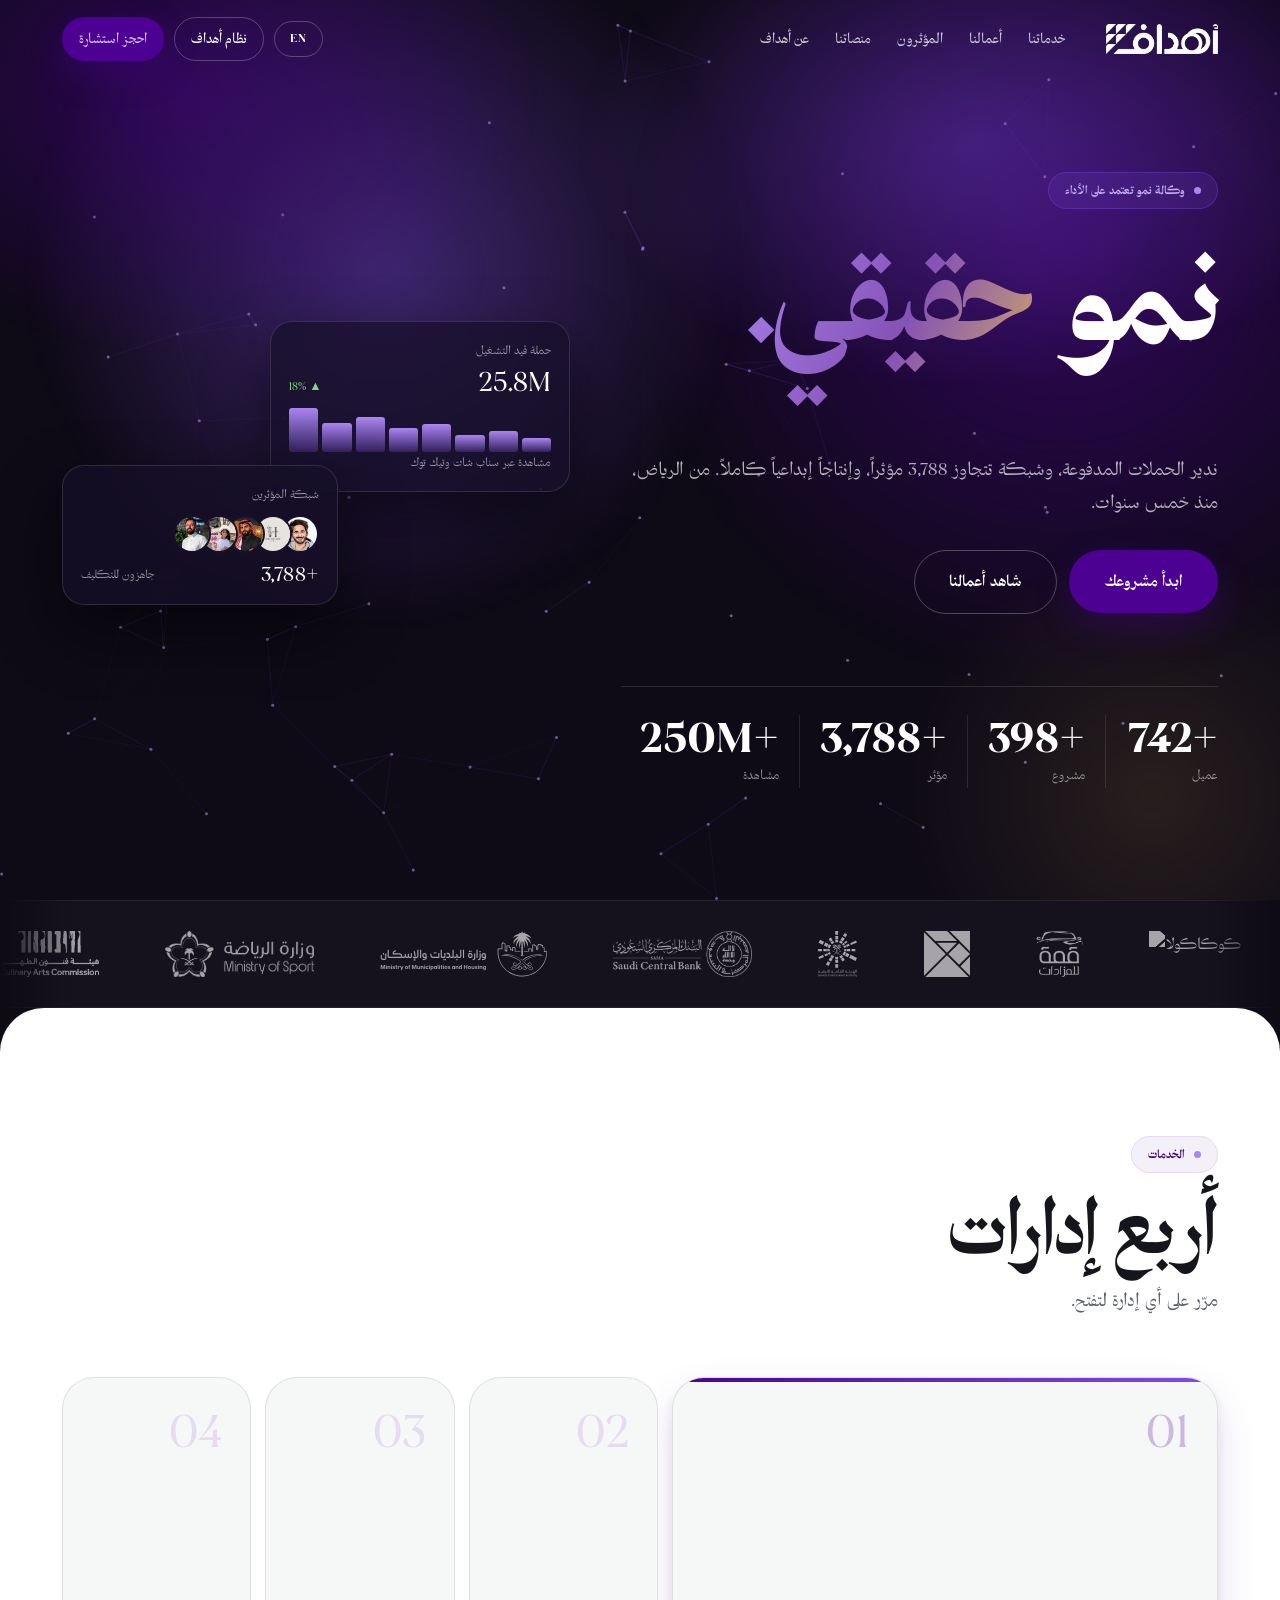
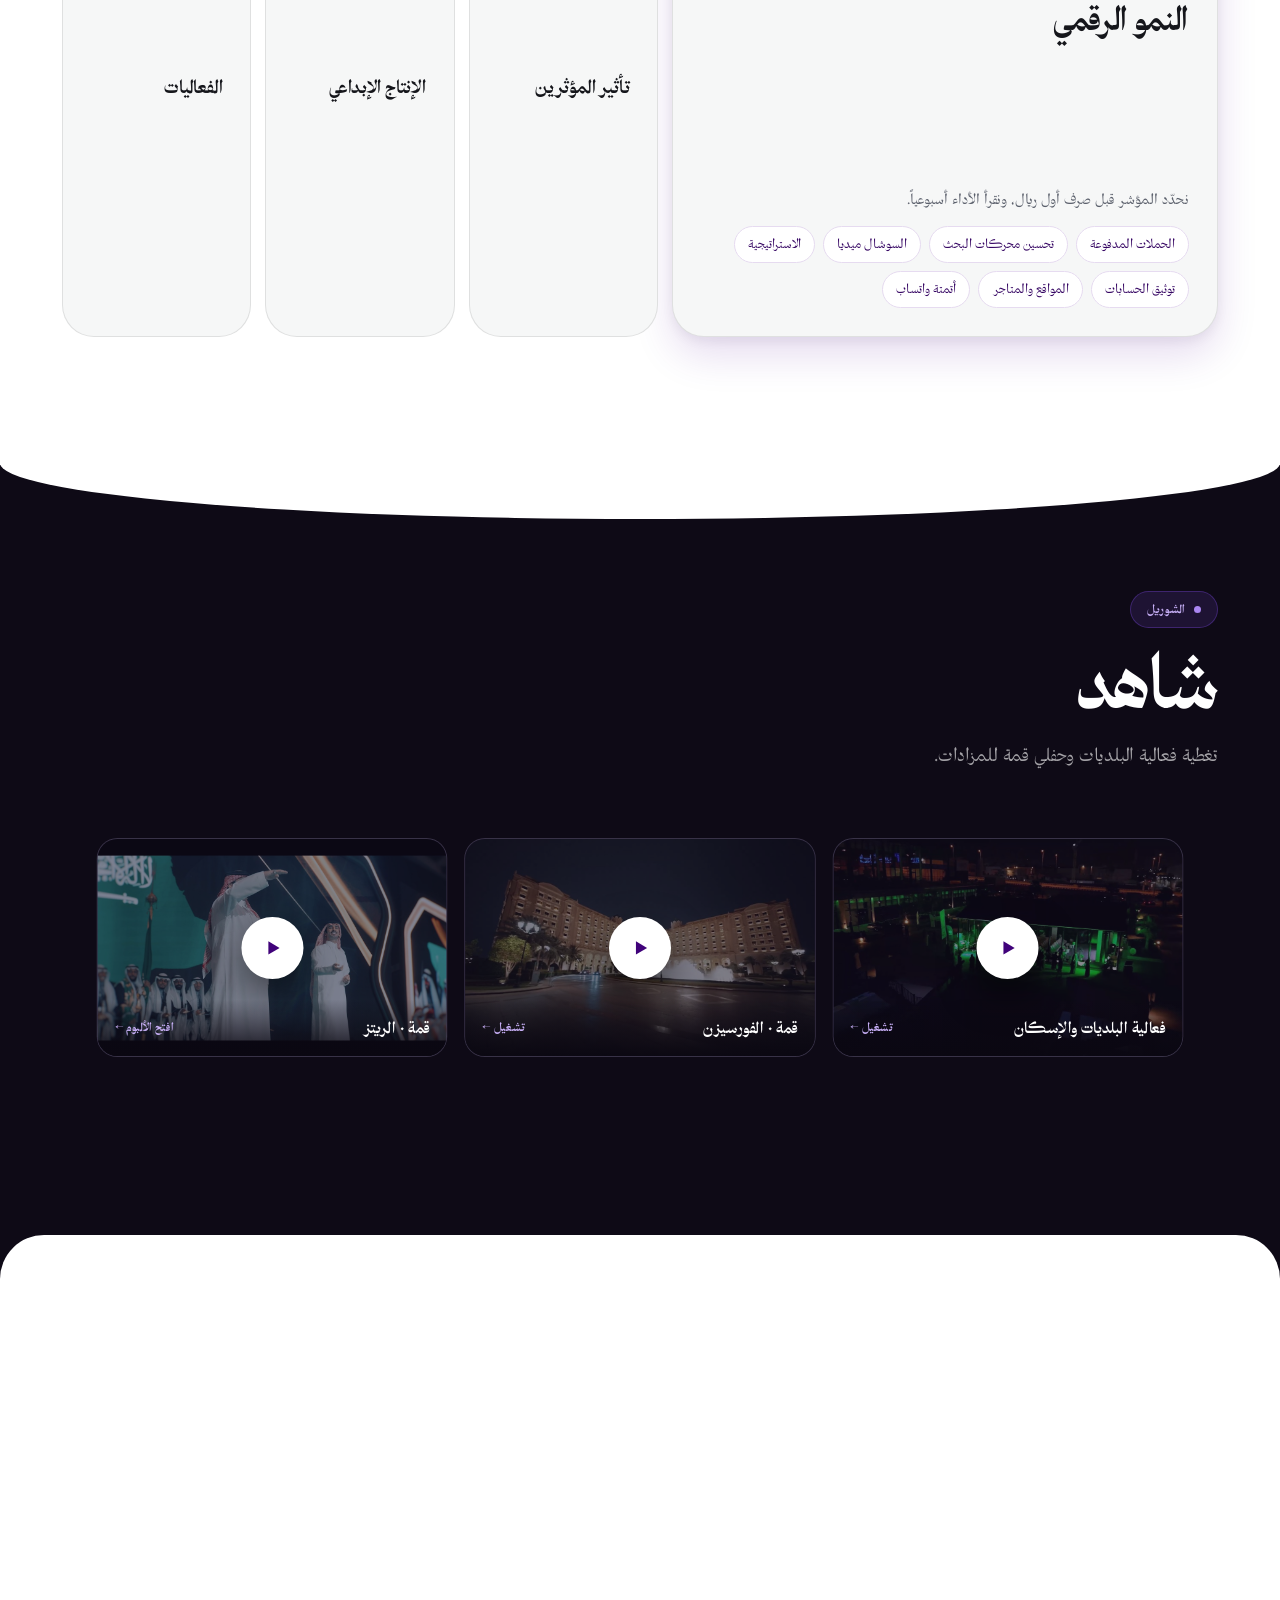
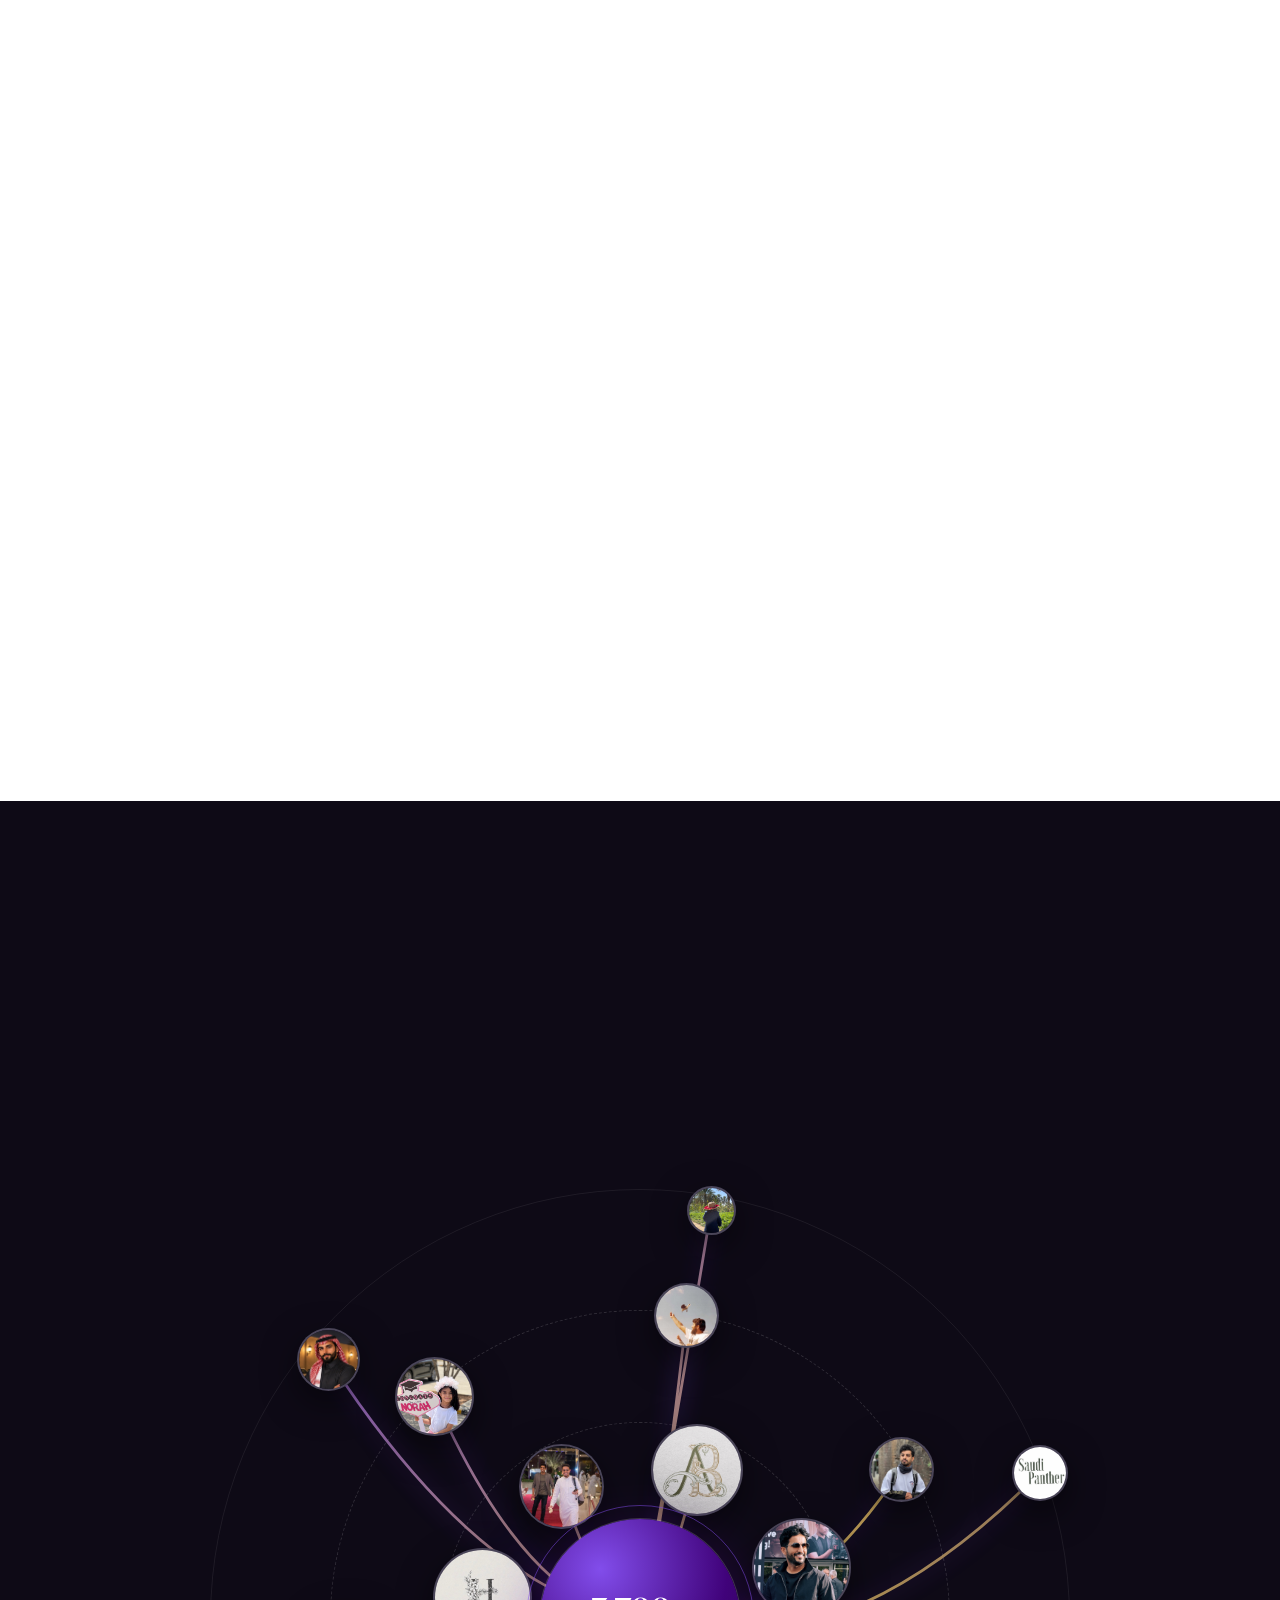
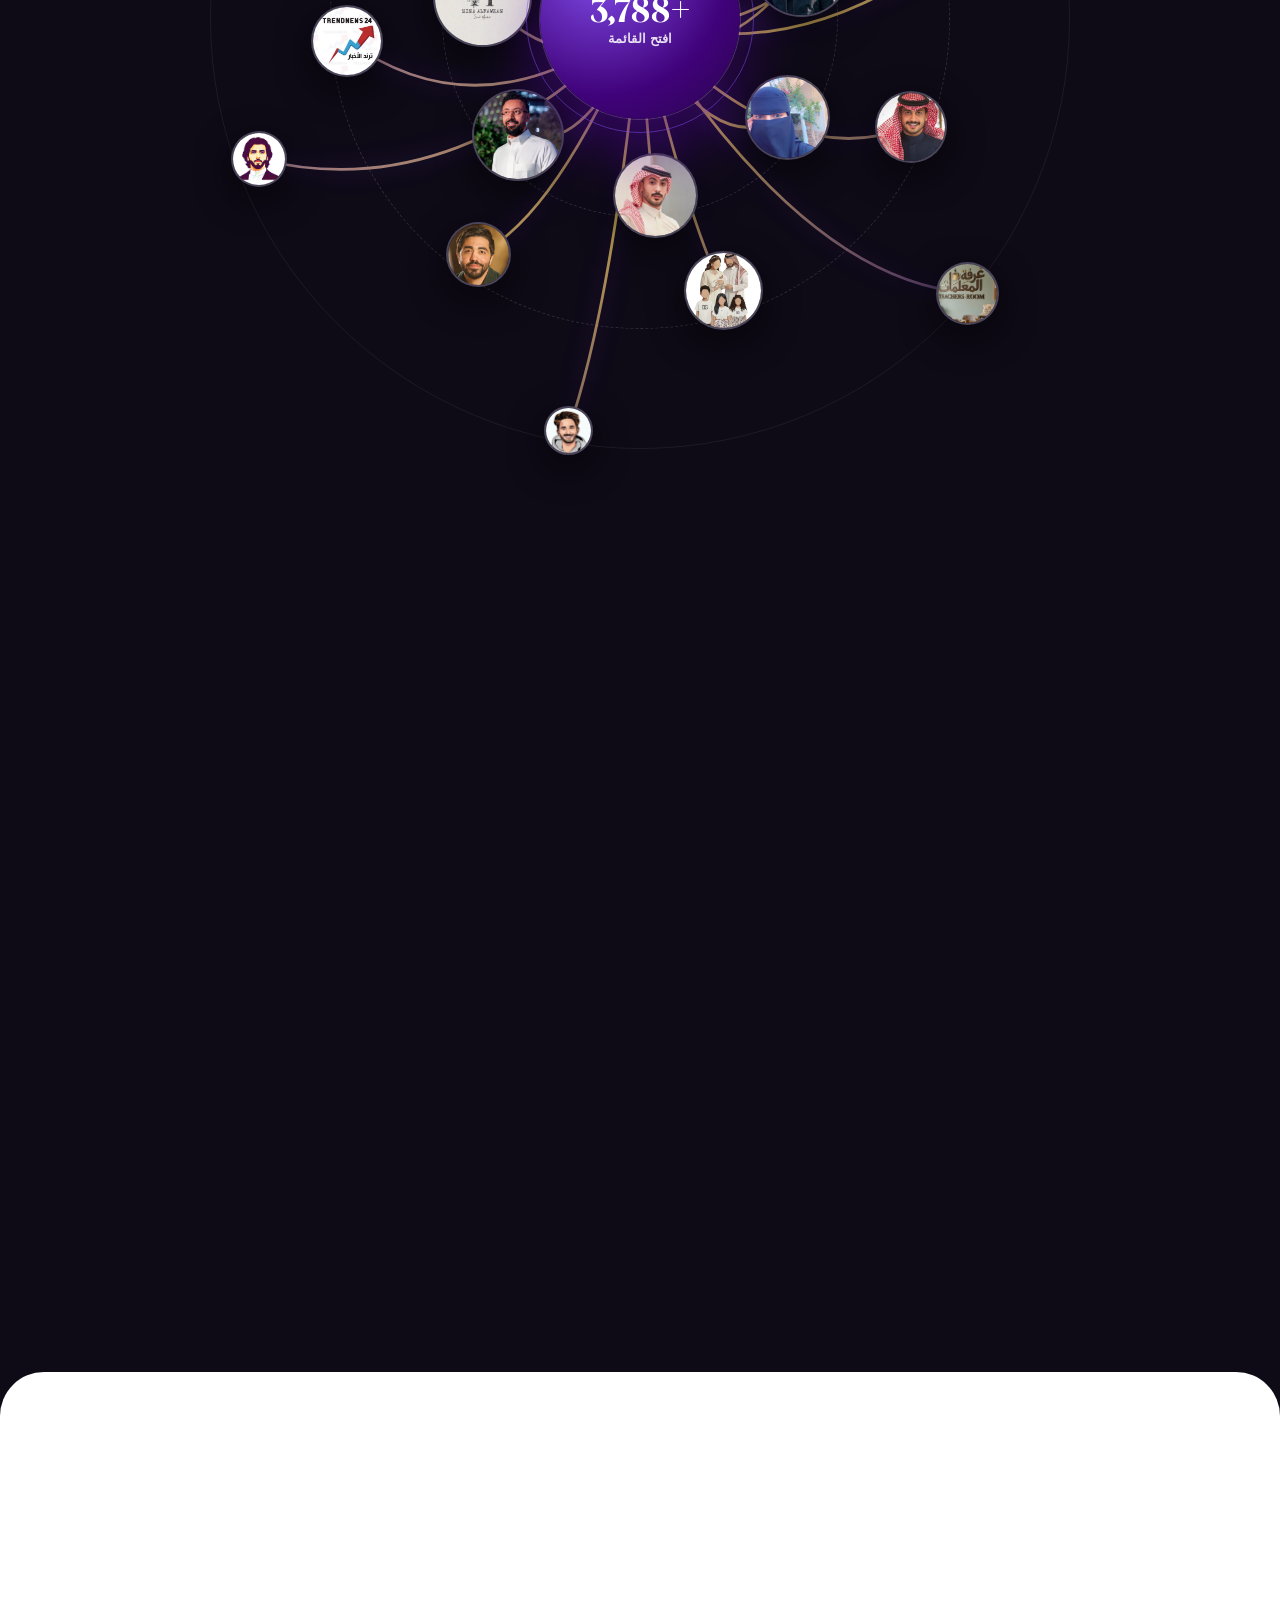
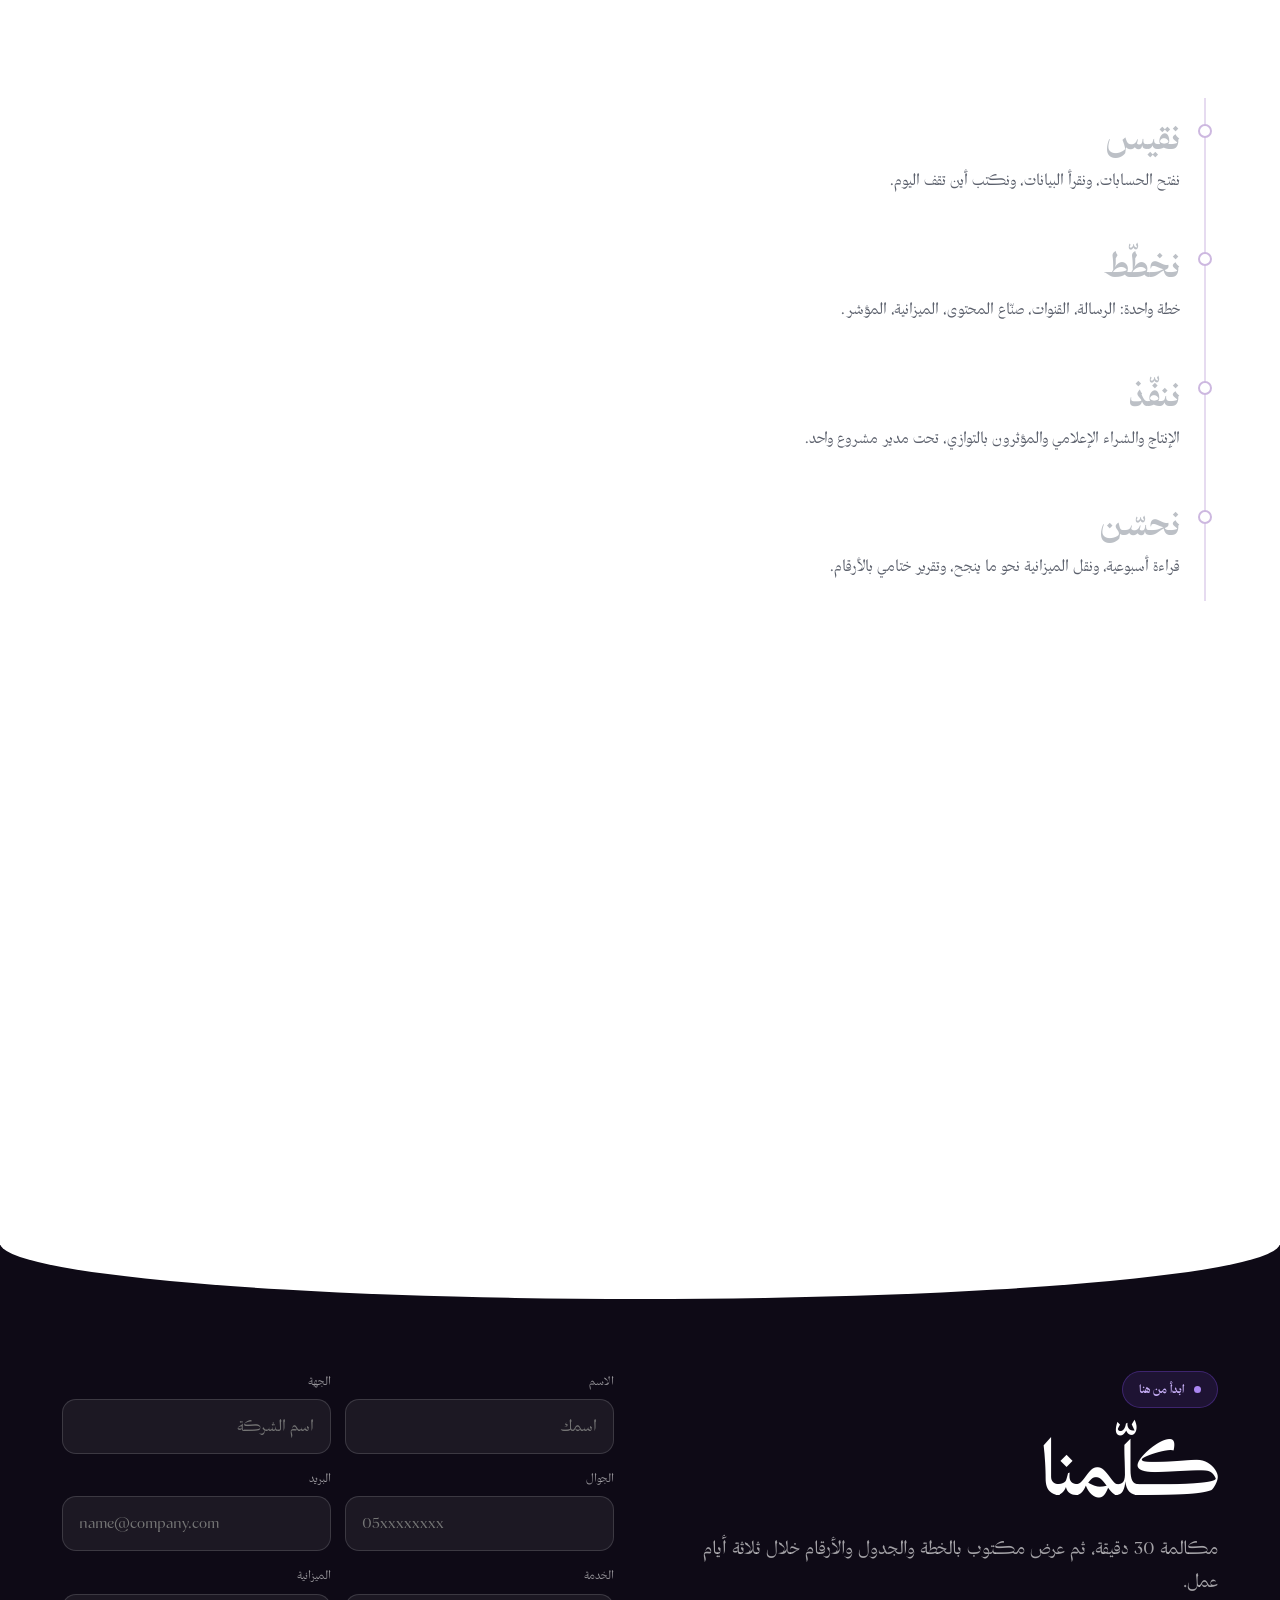
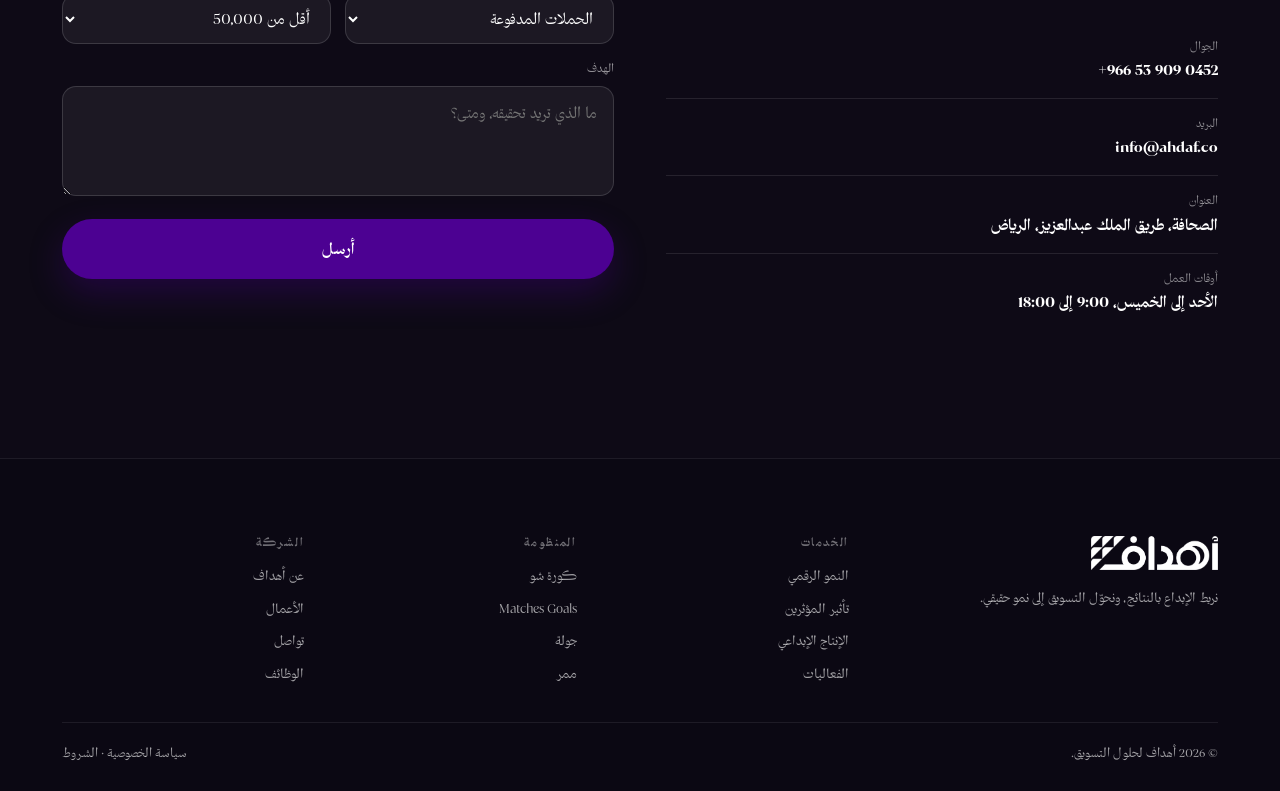
==== site.html @ 64a4f43a "ضبط النسخة الجوالية - محور المؤثرين: إعدادات مدارات مستقلة للجوال (٩ صور بأحجام ٣٤ إلى ٥٠ بكسل،   أق" ====
<!DOCTYPE html>
<html lang="ar" dir="rtl">
<head>
<meta charset="utf-8">
<meta name="viewport" content="width=device-width,initial-scale=1">
<title>أهداف · نمو حقيقي</title>
<link rel="icon" href="assets/ahdaf-logo-sm.png">
<link rel="stylesheet" href="assets/tokens.css">
<style>
/* ================================================================
   أهداف · تصوّر تفاعلي
   كل قسم له حركة خاصة به: خطوط، مدارات، رسم بالتمرير، معاينة تتبع المؤشر
   ================================================================ */
html{overflow-x:hidden}
body{background:var(--dark);color:#fff;overflow-x:hidden}
::selection{background:var(--s-500);color:#fff}
section{position:relative}
.sec{padding:clamp(72px,10vw,140px) 0}
@media(max-width:700px){.sec{padding:56px 0}
  .sec-head{margin-bottom:26px}
  .pcard{width:80vw}}
.light{background:var(--paper);color:var(--ink)}
.light .label{color:var(--n-500)}

/* شريط تقدّم التمرير */
#bar{position:fixed;inset-block-start:0;inset-inline-start:0;height:3px;width:0;z-index:99;
  background:linear-gradient(90deg,var(--p-500),var(--s-400),var(--g-500))}

.eyebrow{display:inline-flex;align-items:center;gap:9px;padding:7px 16px;border-radius:var(--r-full);
  background:rgba(130,77,235,.14);border:1px solid rgba(130,77,235,.32);color:#C7AFF6;
  font-size:.78rem;font-weight:600}
.light .eyebrow{background:var(--p-50);border-color:var(--p-100);color:var(--p-600)}
.eyebrow i{width:7px;height:7px;border-radius:50%;background:var(--s-400);display:block;
  animation:pulse 2.4s ease-in-out infinite}
@keyframes pulse{0%,100%{opacity:1;transform:scale(1)}50%{opacity:.35;transform:scale(.7)}}

.sec-head{max-width:760px;margin-bottom:clamp(34px,5vw,60px)}
.sec-head h2{font-size:clamp(2.6rem,6vw,5rem);margin:18px 0 16px;letter-spacing:-.03em;line-height:1}
.sec-head p{color:rgba(255,255,255,.62);font-size:var(--fs-lead)}
.light .sec-head p{color:var(--ink-2)}
.grad-text{background:linear-gradient(115deg,var(--s-400),var(--p-400) 55%,var(--g-500));
  -webkit-background-clip:text;background-clip:text;color:transparent}

/* كشف بالتمرير */
.rv{opacity:0;transform:translateY(26px);transition:opacity .8s var(--ease),transform .8s var(--ease)}
.rv.in{opacity:1;transform:none}
.rv.d1{transition-delay:.08s}.rv.d2{transition-delay:.16s}.rv.d3{transition-delay:.24s}

/* ================= الهيدر ================= */
header{position:fixed;top:0;inset-inline:0;z-index:60;transition:background .4s,backdrop-filter .4s,
  border-color .4s;border-bottom:1px solid transparent}
header.solid{background:rgba(14,10,22,.82);backdrop-filter:blur(16px);border-color:rgba(255,255,255,.08)}
.nav{display:flex;align-items:center;gap:22px;height:78px}
.nav .logo img{height:30px;width:auto}
.nav ul{display:flex;gap:26px;list-style:none;margin:0 18px 0 0;padding:0}
.nav a{color:rgba(255,255,255,.76);font-size:.9rem;font-weight:500;position:relative}
.nav a::after{content:'';position:absolute;inset-block-end:-6px;inset-inline-start:0;width:0;height:1.5px;
  background:var(--s-400);transition:width .3s var(--ease)}
.nav a:hover{color:#fff}.nav a:hover::after{width:100%}
.nav .spacer{flex:1}
.nav-actions{display:flex;align-items:center;gap:10px}
.lang{background:transparent;border:1px solid rgba(255,255,255,.24);color:#fff;border-radius:var(--r-full);
  padding:8px 15px;font-size:.78rem;font-weight:700;cursor:pointer;font-family:var(--font-label);letter-spacing:.06em}
.lang:hover{background:rgba(255,255,255,.1)}
.burger{display:none;background:none;border:0;color:#fff;cursor:pointer}
@media(max-width:1040px){.nav ul{display:none}.burger{display:block}.nav-actions .btn-outlined{display:none}}
@media(max-width:560px){.nav-actions .btn-primary{display:none}}
.mobile-menu{display:none;background:rgba(14,10,22,.97);border-top:1px solid rgba(255,255,255,.08);padding:12px 0 22px}
.mobile-menu.open{display:block}
.mobile-menu a{display:block;color:rgba(255,255,255,.85);padding:12px 0;font-size:1.05rem;
  border-bottom:1px solid rgba(255,255,255,.06)}

/* ================= البطل ================= */
.hero{min-height:100svh;display:flex;align-items:center;padding:120px 0 60px;overflow:hidden}
#net{position:absolute;inset:0;width:100%;height:100%;z-index:0}
.hero::before{content:'';position:absolute;inset:0;z-index:1;pointer-events:none;
  background:radial-gradient(50% 44% at 76% 16%,rgba(130,77,235,.34),transparent 62%),
             radial-gradient(44% 46% at 14% 10%,rgba(76,1,146,.5),transparent 64%)}
.hero .wrap{position:relative;z-index:2;width:100%}
.hero-grid{display:grid;grid-template-columns:1.08fr .92fr;gap:clamp(24px,4vw,56px);align-items:center}
@media(max-width:980px){.hero-grid{grid-template-columns:1fr}}
.hero h1{font-size:clamp(3.4rem,10.5vw,9rem);line-height:1.06;letter-spacing:-.04em;
  margin:18px 0 clamp(34px,4vw,60px)}
.hero h1 span{display:inline-block}
/* الذيل العربي يخرج عن صندوق العنصر، و background-clip:text ما يلوّن خارجه.
   نكبّر الصندوق بالحشو ونلغيه بهامش سالب حتى لا يتغيّر التخطيط. */
.hero h1 .grad-text{padding:.06em .10em .34em;margin:-.06em -.10em -.10em}
.word{display:inline-block;vertical-align:top}
.word>b{display:inline-block;font-weight:700;opacity:0;transform:translateY(.35em);
  animation:rise .9s var(--ease) forwards}
.word:nth-child(2)>b{animation-delay:.12s}
@keyframes rise{to{opacity:1;transform:none}}
.hero p.lead{font-size:var(--fs-lead);color:rgba(255,255,255,.68);max-width:52ch}
.hero-cta{display:flex;gap:12px;flex-wrap:wrap;margin-top:32px}
.hero-cta .btn-outlined{color:#fff;border-color:rgba(255,255,255,.26)}
.hero-cta .btn-outlined:hover{background:rgba(255,255,255,.08)}
.mag{position:relative;will-change:transform}

.stats{display:grid;grid-template-columns:repeat(4,1fr);margin-top:clamp(44px,6vw,72px);
  border-top:1px solid rgba(255,255,255,.12);padding-top:28px}
.stats>div{padding-inline:20px;border-inline-start:1px solid rgba(255,255,255,.1)}
.stats>div:first-child{border:0;padding-inline-start:0}
@media(max-width:680px){.stats{grid-template-columns:repeat(2,1fr);row-gap:22px}
  .stats>div:nth-child(3){border-inline-start:0;padding-inline-start:0}}
.stats b{display:block;font-family:var(--font-display);font-size:clamp(1.8rem,3.6vw,2.9rem);line-height:1}
.stats span{font-size:.82rem;color:rgba(255,255,255,.55)}

.float-stack{position:relative;min-height:330px}
@media(max-width:980px){.float-stack{min-height:300px;margin-top:20px}}
.fcard{position:absolute;background:rgba(23,16,41,.72);border:1px solid rgba(255,255,255,.12);
  border-radius:var(--r-lg);padding:18px;backdrop-filter:blur(14px);box-shadow:0 26px 60px rgba(0,0,0,.5)}
.fcard-1{inset-inline-start:0;top:6px;width:min(300px,86%)}
.fcard-2{inset-inline-end:0;top:150px;width:min(276px,80%)}
.fcard .row{display:flex;align-items:center;gap:10px}
.fcard .k{font-family:var(--font-display);font-size:1.9rem;line-height:1}
.fcard .t{font-size:.78rem;color:rgba(255,255,255,.55)}
.avatars{display:flex}
.avatars img{width:38px;height:38px;border-radius:50%;object-fit:cover;border:2px solid #171029;margin-inline-start:-11px}
.avatars img:first-child{margin:0}
.spark{display:flex;align-items:flex-end;gap:4px;height:44px;margin-top:10px}
.spark i{flex:1;background:linear-gradient(180deg,var(--s-400),rgba(130,77,235,.25));border-radius:3px;
  transform-origin:bottom;animation:grow 1.1s var(--ease) backwards}
@keyframes grow{from{transform:scaleY(0)}}
.scrollhint{position:absolute;inset-block-end:26px;inset-inline-start:50%;transform:translateX(50%);
  z-index:3;font-size:.72rem;color:rgba(255,255,255,.45);display:flex;flex-direction:column;
  align-items:center;gap:8px;font-family:var(--font-label);letter-spacing:.2em}
.scrollhint i{width:1px;height:44px;background:linear-gradient(180deg,rgba(255,255,255,.5),transparent);
  animation:drop 1.9s ease-in-out infinite}
@keyframes drop{0%{transform:scaleY(.2);transform-origin:top}50%{transform:scaleY(1);transform-origin:top}
  51%{transform-origin:bottom}100%{transform:scaleY(.2);transform-origin:bottom}}

/* ================= شريط العملاء ================= */
.marquee{overflow:hidden;background:rgba(255,255,255,.03);border-block:1px solid rgba(255,255,255,.08);
  padding:30px 0;direction:ltr;
  -webkit-mask-image:linear-gradient(90deg,transparent,#000 6%,#000 94%,transparent);
  mask-image:linear-gradient(90deg,transparent,#000 6%,#000 94%,transparent)}
.marquee-track{display:flex;gap:66px;width:max-content;animation:slide 34s linear infinite}
.marquee:hover .marquee-track{animation-play-state:paused}
@keyframes slide{from{transform:translateX(0)}to{transform:translateX(-50%)}}
.marquee img{height:46px;width:auto;object-fit:contain;opacity:.62;
  filter:brightness(0) invert(1);transition:filter .4s var(--ease),opacity .4s,transform .4s var(--ease)}
.marquee img:hover{filter:none;opacity:1;transform:scale(1.12)}

/* ================= الخدمات: ألواح تتمدّد ================= */
.panels{display:flex;gap:14px;height:min(560px,72vh)}
@media(max-width:900px){.panels{flex-direction:column;height:auto}}
.panel{position:relative;flex:1;border-radius:var(--r-xl);overflow:hidden;cursor:pointer;
  border:1px solid var(--line);background:var(--paper-2);
  transition:flex 1s var(--ease),box-shadow .6s var(--ease)}
.panel.open{flex:2.9;box-shadow:var(--sh-3)}
@media(max-width:900px){.panel{flex:none;min-height:96px}.panel.open{flex:none}}
.panel .inner{position:absolute;inset:0;padding:28px;display:flex;flex-direction:column;justify-content:space-between}
.panel .no{font-family:var(--font-display);font-size:clamp(2.6rem,4vw,4.4rem);line-height:1;color:var(--p-100);
  transition:color .6s var(--ease)}
.panel.open .no{color:var(--p-200)}
.panel .grow-wrap{margin-top:auto}
.panel h3{font-size:clamp(1.05rem,1.5vw,1.4rem);margin:10px 0 0;line-height:1.25}
.panel.open h3{font-size:clamp(1.4rem,2.6vw,2.2rem)}
.panel .body{max-height:0;opacity:0;overflow:hidden;transition:max-height .8s var(--ease),opacity .5s}
.panel.open .body{max-height:340px;opacity:1;margin-top:14px}
.panel .body p{color:var(--ink-2);font-size:.95rem;margin-bottom:14px;max-width:46ch}
.panel ul{list-style:none;padding:0;margin:0;display:flex;flex-wrap:wrap;gap:8px}
.panel li{font-size:.83rem;background:#fff;color:var(--p-700);border:1px solid var(--p-100);
  padding:6px 13px;border-radius:var(--r-full)}
.panel::after{content:'';position:absolute;inset-block-start:0;inset-inline-start:0;width:100%;height:4px;
  background:linear-gradient(90deg,var(--p-500),var(--s-500));transform:scaleX(0);transform-origin:right;
  transition:transform .7s var(--ease)}
.panel.open::after{transform:scaleX(1)}

/* ================= الشوريل: شبكة مقاطع ================= */
.reels{display:grid;grid-template-columns:repeat(3,1fr);gap:18px}
@media(max-width:900px){.reels{grid-template-columns:1fr}}
.reel{position:relative;display:block;border-radius:var(--r-lg);overflow:hidden;aspect-ratio:16/10;
  border:1px solid rgba(255,255,255,.14);background:#171029;
  transition:transform .5s var(--ease),box-shadow .5s var(--ease),border-color .4s}
.reel:hover{transform:translateY(-6px);border-color:rgba(130,77,235,.6);
  box-shadow:0 26px 70px rgba(76,1,146,.5)}
.reel img{width:100%;height:100%;object-fit:cover;opacity:.5;transform:scale(1.06);
  transition:transform 1.2s var(--ease),opacity .5s}
.reel:hover img{transform:scale(1);opacity:.68}
.reel .play{position:absolute;inset-block-start:50%;inset-inline-start:50%;transform:translate(50%,-50%);
  width:66px;height:66px;border-radius:50%;background:#fff;color:var(--p-600);display:grid;place-items:center;
  box-shadow:0 16px 40px rgba(0,0,0,.5);transition:transform .45s var(--ease)}
[dir=ltr] .reel .play{transform:translate(-50%,-50%)}
.reel:hover .play{transform:translate(50%,-50%) scale(1.12)}
[dir=ltr] .reel:hover .play{transform:translate(-50%,-50%) scale(1.12)}
.reel .cap{position:absolute;inset-block-end:0;inset-inline:0;padding:16px 18px;display:flex;
  align-items:center;justify-content:space-between;gap:10px;flex-wrap:wrap;
  background:linear-gradient(0deg,rgba(10,7,17,.92),transparent)}
.reel .cap b{font-family:var(--font-display);font-size:1.05rem;font-weight:700}
.reel .cap i{font-style:normal;font-size:.8rem;color:#C7AFF6;font-weight:600}
/* صندوق تشغيل المقطع */
#lb{position:fixed;inset:0;z-index:95;background:rgba(8,5,14,.94);backdrop-filter:blur(14px);
  display:grid;place-items:center;padding:28px;opacity:0;pointer-events:none;
  transition:opacity .4s var(--ease)}
#lb.on{opacity:1;pointer-events:auto}
#lb .box{width:min(1100px,94vw);aspect-ratio:16/9;border-radius:var(--r-lg);overflow:hidden;
  border:1px solid rgba(255,255,255,.16);box-shadow:0 40px 100px rgba(0,0,0,.6);background:#000}
#lb iframe{width:100%;height:100%;border:0}
#lb .x{position:absolute;inset-block-start:22px;inset-inline-end:26px;width:46px;height:46px;
  border-radius:50%;border:1px solid rgba(255,255,255,.24);background:transparent;color:#fff;
  font-size:1.2rem;cursor:pointer}
#lb .x:hover{background:rgba(255,255,255,.12)}
.reel-note{margin-top:18px;color:rgba(255,255,255,.55);font-size:.88rem}

/* ================= الأعمال: قائمة بمعاينة تتبع المؤشر ================= */
.worklist{border-top:1px solid var(--line)}
.workrow{display:flex;align-items:center;gap:20px;padding:clamp(20px,3vw,34px) 0;
  border-bottom:1px solid var(--line);position:relative;cursor:pointer}
.workrow .idx{font-family:var(--font-label);font-size:.72rem;color:var(--n-400);width:34px;flex:none}
.workrow h3{font-size:clamp(1.5rem,4vw,3.1rem);letter-spacing:-.02em;transition:transform .5s var(--ease),color .3s;
  transform-origin:right}
.workrow:hover h3{transform:translateX(-18px);color:var(--p-600)}
[dir=ltr] .workrow h3{transform-origin:left}
[dir=ltr] .workrow:hover h3{transform:translateX(18px)}
.workrow .wdesc{font-size:.86rem;color:var(--n-500);max-width:34ch;display:none}
@media(min-width:1100px){.workrow .wdesc{display:block}}
.workrow .meta{margin-inline-start:auto;text-align:end;flex:none}
.workrow .metric{font-family:var(--font-display);font-size:clamp(1.1rem,2vw,1.6rem);color:var(--p-600)}
.workrow .tags{font-size:.78rem;color:var(--n-500)}
.workrow .cbrand{height:26px;width:auto;object-fit:contain;opacity:.5;flex:none;
  transition:opacity .3s}
.workrow:hover .cbrand{opacity:1}
@media(max-width:720px){.workrow .cbrand{display:none}.workrow .meta{margin-inline-start:auto}}
#wprev{position:fixed;right:auto;width:min(360px,32vw);aspect-ratio:4/3;border-radius:var(--r-lg);overflow:hidden;
  pointer-events:none;z-index:40;opacity:0;transform:translate(-50%,-50%) scale(.9);
  transition:opacity .35s var(--ease),transform .35s var(--ease);box-shadow:0 30px 70px rgba(0,0,0,.4)}
#wprev.on{opacity:1;transform:translate(-50%,-50%) scale(1)}
#wprev img{width:100%;height:100%;object-fit:cover}
@media(max-width:900px){#wprev{display:none}}

/* ================= المؤثرون: المحور والمدارات ================= */
.hubwrap{position:relative;height:min(900px,98vw);display:grid;place-items:center;margin-top:10px}
.hub{position:relative;width:min(860px,92vw);height:min(860px,92vw);display:grid;place-items:center}
.rings{position:absolute;inset:0;pointer-events:none}
.rings i{position:absolute;inset:0;margin:auto;border-radius:50%;border:1px dashed rgba(255,255,255,.14)}
.rings i:nth-child(1){width:46%;height:46%;animation:spin 34s linear infinite}
.rings i:nth-child(2){width:72%;height:72%;animation:spin 52s linear infinite reverse}
.rings i:nth-child(3){width:100%;height:100%;border-style:solid;border-color:rgba(255,255,255,.07)}
@keyframes spin{to{transform:rotate(360deg)}}
.hubline{position:absolute;inset:0;width:100%;height:100%;overflow:visible}
.hubline path{fill:none;stroke:url(#lg);stroke-width:1.6;stroke-linecap:round;opacity:.85;
  filter:drop-shadow(0 0 7px rgba(130,77,235,.55))}
.hubbtn{position:relative;z-index:3;width:min(200px,36vw);height:min(200px,36vw);border-radius:50%;border:0;
  cursor:pointer;color:#fff;background:radial-gradient(circle at 30% 25%,var(--s-500),var(--p-600) 62%,var(--p-800));
  box-shadow:0 0 0 1px rgba(255,255,255,.18),0 30px 70px rgba(76,1,146,.6);
  display:flex;flex-direction:column;align-items:center;justify-content:center;gap:2px;padding:0;
  transition:transform .5s var(--ease),box-shadow .5s}
.hubbtn:hover{transform:scale(1.06);box-shadow:0 0 0 1px rgba(255,255,255,.32),0 36px 90px rgba(130,77,235,.7)}
.hubbtn b{font-family:var(--font-display);font-size:clamp(1.25rem,3.4vw,2.3rem);line-height:1;display:block}
@media(max-width:700px){.hubbtn{width:30vw;height:30vw}.hubbtn span{font-size:.7rem}
  .hubwrap{height:min(560px,96vw)}.hub{width:96vw;height:96vw}
  .node .nm{display:none}}
.hubbtn span{font-size:.84rem;color:rgba(255,255,255,.85);display:block;margin:0;font-weight:600}
.hubbtn::after{content:'';position:absolute;inset:-14px;border-radius:50%;border:1px solid rgba(130,77,235,.5);
  animation:ring 3s ease-out infinite}
.node{position:absolute;z-index:2;border-radius:50%;overflow:hidden;
  border:2px solid rgba(255,255,255,.22);box-shadow:0 12px 34px rgba(0,0,0,.5);
  transition:transform .4s var(--ease),border-color .3s;background:#171029}
.node img{width:100%;height:100%;object-fit:cover}
.node:hover{transform:scale(1.14);border-color:var(--s-400);z-index:5}
.node .nm{position:absolute;inset-block-end:-26px;inset-inline-start:50%;transform:translateX(50%);
  font-size:.7rem;color:rgba(255,255,255,.7);white-space:nowrap;opacity:0;transition:opacity .3s}
.node:hover .nm{opacity:1}


/* لوحة القائمة */
.roster{position:fixed;inset:0;z-index:80;background:rgba(10,7,17,.92);backdrop-filter:blur(18px);
  opacity:0;pointer-events:none;transition:opacity .45s var(--ease);overflow-y:auto;padding:26px 0 60px}
.roster.open{opacity:1;pointer-events:auto}
.roster .head{display:flex;align-items:center;gap:14px;flex-wrap:wrap;margin-bottom:22px}
.roster h3{font-size:clamp(1.6rem,3vw,2.4rem)}
.closebtn{margin-inline-start:auto;width:46px;height:46px;border-radius:50%;border:1px solid rgba(255,255,255,.2);
  background:transparent;color:#fff;cursor:pointer;font-size:1.2rem}
.closebtn:hover{background:rgba(255,255,255,.1)}
.chip{background:rgba(255,255,255,.07);border-color:rgba(255,255,255,.14);color:rgba(255,255,255,.8)}
.chip.is-on{background:#fff;color:var(--p-700);border-color:#fff}
.field{background:rgba(255,255,255,.06);border-color:rgba(255,255,255,.14);color:#fff}
.field input::placeholder{color:rgba(255,255,255,.4)}
.inf-grid{display:grid;grid-template-columns:repeat(auto-fill,minmax(166px,1fr));gap:14px;margin-top:22px}
.inf{background:rgba(255,255,255,.05);border:1px solid rgba(255,255,255,.1);border-radius:var(--r-md);
  padding:16px;text-align:center;transition:transform .4s var(--ease),background .4s,box-shadow .4s}
.inf:hover{transform:translateY(-5px);background:rgba(130,77,235,.16);box-shadow:0 0 40px rgba(76,1,146,.5)}
.inf img{width:76px;height:76px;border-radius:50%;object-fit:cover;margin:0 auto 12px;
  border:2px solid rgba(255,255,255,.18)}
.inf .nm{font-weight:600;font-size:.94rem;margin-bottom:6px}
.inf .pf{font-family:var(--font-label);font-size:.64rem;letter-spacing:.1em;text-transform:uppercase;
  display:inline-flex;padding:4px 10px;border-radius:var(--r-full)}
.pf.snap{background:#FFFC00;color:#1a1a00}
.pf.tiktok{background:#fff;color:#111}

/* ================= طبقة المشهد: كل قسم يدخلك جوّاً جديداً ================= */
#scene{position:fixed;inset:0;z-index:0;pointer-events:none;overflow:hidden;background:var(--dark);
  transition:background 1.2s var(--ease)}
#scene i{position:absolute;border-radius:50%;filter:blur(10px);
  transition:transform 1.6s var(--ease),opacity 1.6s var(--ease),background 1.6s var(--ease)}
#scene .g1{width:70vw;height:70vw;background:radial-gradient(circle,rgba(76,1,146,.55),transparent 68%)}
#scene .g2{width:56vw;height:56vw;background:radial-gradient(circle,rgba(130,77,235,.42),transparent 70%)}
#scene .g3{width:40vw;height:40vw;background:radial-gradient(circle,rgba(216,180,90,.18),transparent 70%)}
#scene .grain{position:absolute;inset:0;width:auto;height:auto;border-radius:0;filter:none;opacity:.16;
  background-image:radial-gradient(rgba(255,255,255,.55) .5px,transparent .5px);background-size:4px 4px}
body[data-scene="hero"]     #scene .g1{transform:translate(18vw,-22vh)}
body[data-scene="hero"]     #scene .g2{transform:translate(-42vw,-10vh)}
body[data-scene="hero"]     #scene .g3{transform:translate(10vw,60vh);opacity:.7}
body[data-scene="reel"]     #scene .g1{transform:translate(-30vw,20vh)}
body[data-scene="reel"]     #scene .g2{transform:translate(46vw,44vh)}
body[data-scene="reel"]     #scene .g3{transform:translate(-20vw,-30vh);opacity:1}
body[data-scene="inf"]      #scene .g1{transform:translate(6vw,10vh) scale(1.15)}
body[data-scene="inf"]      #scene .g2{transform:translate(-24vw,52vh)}
body[data-scene="inf"]      #scene .g3{transform:translate(38vw,-16vh);opacity:.9}
body[data-scene="plat"]     #scene .g1{transform:translate(-46vw,-14vh)}
body[data-scene="plat"]     #scene .g2{transform:translate(38vw,26vh) scale(1.2)}
body[data-scene="plat"]     #scene .g3{transform:translate(-6vw,70vh);opacity:.8}
body[data-scene="contact"]  #scene{background:#0B0813}
body[data-scene="contact"]  #scene .g1{transform:translate(30vw,40vh) scale(1.1)}
body[data-scene="contact"]  #scene .g2{transform:translate(-36vw,-6vh)}
body[data-scene="contact"]  #scene .g3{transform:translate(0,-24vh);opacity:1}
.sec,.hero,footer.site{position:relative;z-index:1}
.hero,.sec:not(.light){background:transparent}

/* حواف منحنية بين الأقسام الفاتحة والداكنة */
.light{border-radius:44px 44px 0 0}
.light + .sec:not(.light),.light + section:not(.light){margin-top:-2px}
.light:has(+ .sec:not(.light))::after,
.light:has(+ footer)::after{content:'';position:absolute;
  inset-block-end:-54px;inset-inline:0;height:56px;background:inherit;
  border-radius:0 0 50% 50% / 0 0 100% 100%;pointer-events:none}

/* ================= مستطيلات المنصات ================= */
.ptrack{direction:ltr;overflow:hidden;padding:10px 0;-webkit-mask-image:linear-gradient(90deg,transparent,#000 8%,#000 92%,transparent);
  mask-image:linear-gradient(90deg,transparent,#000 8%,#000 92%,transparent)}
.prow{display:flex;gap:16px;width:max-content;direction:ltr;animation:pslide 44s linear infinite}
.prow.rev{animation-direction:reverse;animation-duration:52s}
.ptrack:hover .prow{animation-play-state:paused}
@keyframes pslide{from{transform:translateX(0)}to{transform:translateX(-50%)}}
.pcard{direction:rtl;width:min(360px,78vw);flex:none;display:flex;gap:16px;align-items:center;padding:18px 20px;
  border-radius:var(--r-lg);background:rgba(255,255,255,.05);border:1px solid rgba(255,255,255,.11);
  transition:transform .45s var(--ease),background .45s,border-color .45s,box-shadow .45s;position:relative;overflow:hidden}
.pcard::before{content:'';position:absolute;inset:0;opacity:0;transition:opacity .45s;
  background:radial-gradient(120% 100% at 20% 0%,rgba(130,77,235,.42),transparent 72%)}
.pcard:hover{transform:translateY(-6px);border-color:rgba(130,77,235,.6);
  box-shadow:0 22px 60px rgba(76,1,146,.45);background:rgba(255,255,255,.08)}
.pcard:hover::before{opacity:1}
.pcard>*{position:relative}
.pcard .mk{width:64px;height:64px;flex:none;border-radius:16px;display:grid;place-items:center;
  background:#fff;border:1px solid rgba(255,255,255,.16);transition:transform .45s var(--ease)}
.pcard:hover .mk{transform:scale(1.06)}
.pcard .mk{width:70px;height:70px}
.pcard .mk img{width:100%;height:100%;max-width:none;max-height:none;object-fit:contain;padding:13px}
.pcard h3{font-size:1.05rem;margin-bottom:3px}
.pcard p{font-size:.8rem;color:rgba(255,255,255,.55);line-height:1.5}
.pcard .go{font-size:.76rem;color:#C7AFF6;font-weight:600;margin-top:7px;display:inline-block}
.pcard .soon{font-size:.72rem;color:rgba(255,255,255,.38);margin-top:7px;display:inline-block}

/* ================= سلة الترشيح وخانة الطلب ================= */
.inf{position:relative;cursor:pointer}
.inf.sel{background:rgba(130,77,235,.22);border-color:var(--s-400);box-shadow:0 0 34px rgba(130,77,235,.45)}
.inf .add{margin-top:10px;display:inline-flex;align-items:center;gap:6px;font-size:.74rem;font-weight:600;
  padding:6px 12px;border-radius:var(--r-full);border:1px solid rgba(255,255,255,.18);
  background:rgba(255,255,255,.05);color:rgba(255,255,255,.75);transition:all .3s var(--ease)}
.inf.sel .add{background:#fff;color:var(--p-700);border-color:#fff}
.inf .out{position:absolute;inset-block-start:10px;inset-inline-end:10px;width:26px;height:26px;border-radius:50%;
  display:grid;place-items:center;background:rgba(255,255,255,.08);color:rgba(255,255,255,.7);opacity:0;
  transition:opacity .3s}
.inf:hover .out{opacity:1}
.inf .out:hover{background:#fff;color:var(--p-700)}

.selbar{position:sticky;inset-block-end:10px;z-index:5;margin-top:18px;display:flex;align-items:center;gap:14px;
  padding:12px 16px;border-radius:var(--r-full);background:rgba(23,16,41,.92);backdrop-filter:blur(14px);
  border:1px solid rgba(130,77,235,.4);box-shadow:0 18px 50px rgba(0,0,0,.5);
  transform:translateY(20px);opacity:0;pointer-events:none;transition:all .4s var(--ease)}
.selbar.on{transform:none;opacity:1;pointer-events:auto}
.selbar .av{display:flex}
.selbar .av img{width:34px;height:34px;border-radius:50%;object-fit:cover;border:2px solid #171029;margin-inline-start:-10px}
.selbar .av img:first-child{margin:0}
.selbar .txt{font-size:.86rem;color:rgba(255,255,255,.75)}
.selbar .clr{background:none;border:0;color:rgba(255,255,255,.45);cursor:pointer;font-size:.8rem}
.selbar .clr:hover{color:#fff}

.order{margin-top:42px;border-radius:var(--r-xl);padding:clamp(24px,3.4vw,44px);position:relative;overflow:hidden;
  background:linear-gradient(160deg,rgba(130,77,235,.16),rgba(23,16,41,.9));
  border:1px solid rgba(130,77,235,.34)}
.order::before{content:'';position:absolute;width:520px;height:520px;border-radius:50%;top:-280px;
  inset-inline-end:-160px;background:radial-gradient(circle,rgba(130,77,235,.36),transparent 70%);pointer-events:none}
.order>*{position:relative}
.order h3{font-size:clamp(1.8rem,3.4vw,2.8rem);letter-spacing:-.02em}
.order .sub{color:rgba(255,255,255,.6);margin-top:8px;font-size:.98rem}
.picked{display:flex;flex-wrap:wrap;gap:8px;margin:20px 0 8px;min-height:38px;align-items:center}
.ptag{display:inline-flex;align-items:center;gap:8px;padding:5px 12px 5px 5px;border-radius:var(--r-full);
  background:rgba(255,255,255,.08);border:1px solid rgba(255,255,255,.14);font-size:.82rem}
.ptag img{width:26px;height:26px;border-radius:50%;object-fit:cover}
.ptag button{background:none;border:0;color:rgba(255,255,255,.5);cursor:pointer;font-size:.9rem;padding:0 2px}
.ptag button:hover{color:#fff}
.pempty{color:rgba(255,255,255,.4);font-size:.86rem}

.ogrid{display:grid;grid-template-columns:1fr 1fr;gap:16px;margin-top:22px}
.ogrid .full{grid-column:span 2}
@media(max-width:680px){.ogrid{grid-template-columns:1fr}.ogrid .full{grid-column:span 1}}
.ogrid label{display:block;font-size:.8rem;color:rgba(255,255,255,.6);margin-bottom:8px;font-weight:600}
.ogrid label b{color:var(--g-500);font-weight:600}
.ogrid input,.ogrid textarea{width:100%;background:rgba(255,255,255,.05);color:#fff;
  border:1px solid rgba(255,255,255,.14);border-radius:var(--r-md);padding:13px 16px;font:inherit;outline:0;
  transition:border-color .3s,background .3s}
.ogrid textarea{min-height:96px;resize:vertical}
.ogrid input:focus,.ogrid textarea:focus{border-color:var(--s-400);background:rgba(255,255,255,.09)}
.cgroup{display:flex;flex-wrap:wrap;gap:9px}
.opt{padding:10px 16px;border-radius:var(--r-full);border:1px solid rgba(255,255,255,.16);
  background:rgba(255,255,255,.05);color:rgba(255,255,255,.78);font-size:.85rem;font-weight:600;cursor:pointer;
  transition:all .3s var(--ease)}
.opt:hover{border-color:rgba(130,77,235,.6)}
.opt.on{background:#fff;color:var(--p-700);border-color:#fff}
.osend{display:flex;gap:12px;flex-wrap:wrap;align-items:center;margin-top:26px}
.osend .hint{font-size:.8rem;color:rgba(255,255,255,.45)}
.odone{display:none;text-align:center;padding:26px 0}
.odone.on{display:block}
.odone .tick{width:74px;height:74px;border-radius:50%;margin:0 auto 16px;display:grid;place-items:center;
  background:rgba(130,77,235,.2);border:1px solid var(--s-400);font-size:2rem;color:#fff;
  animation:pop .5s var(--ease)}
@keyframes pop{from{transform:scale(.5);opacity:0}}
.odone h4{font-family:var(--font-display);font-size:1.6rem;margin-bottom:8px}
.odone p{color:rgba(255,255,255,.6);font-size:.92rem;max-width:44ch;margin:0 auto 18px}
.osum{text-align:start;background:rgba(0,0,0,.28);border:1px solid rgba(255,255,255,.1);
  border-radius:var(--r-md);padding:16px 18px;font-size:.86rem;color:rgba(255,255,255,.75);
  max-width:520px;margin:0 auto;line-height:2}

/* ================= المنصات ================= */
.eco-grid{display:grid;grid-template-columns:repeat(4,1fr);gap:14px}
@media(max-width:980px){.eco-grid{grid-template-columns:repeat(2,1fr)}}
@media(max-width:560px){.eco-grid{grid-template-columns:1fr}}
.eco{position:relative;border:1px solid rgba(255,255,255,.1);border-radius:var(--r-lg);padding:24px;
  overflow:hidden;background:rgba(255,255,255,.03);min-height:190px;display:flex;flex-direction:column;
  justify-content:space-between;transition:transform .5s var(--ease),border-color .4s}
.eco::before{content:'';position:absolute;inset:0;opacity:0;transition:opacity .5s;
  background:radial-gradient(120% 90% at 50% 0%,rgba(130,77,235,.4),transparent 70%)}
.eco:hover{transform:translateY(-6px);border-color:rgba(130,77,235,.5)}
.eco:hover::before{opacity:1}
.eco>*{position:relative}
.eco .mark{height:54px;display:flex;align-items:center}
.eco .mark img{max-height:44px;width:auto;object-fit:contain;filter:grayscale(1) brightness(2.4);
  opacity:.7;transition:filter .45s,opacity .45s}
.eco:hover .mark img{filter:none;opacity:1}
.eco h3{font-size:1.05rem;margin-top:14px}
.eco p{font-size:.85rem;color:rgba(255,255,255,.55);margin-top:6px}
.eco .go{font-size:.78rem;color:#C7AFF6;margin-top:14px;opacity:0;transform:translateY(6px);
  transition:opacity .4s,transform .4s}
.eco:hover .go{opacity:1;transform:none}

/* ================= المنهجية: خط يُرسم بالتمرير ================= */
.track{position:relative;padding-inline-start:38px}
[dir=ltr] .track{padding-inline-start:38px}
.track .rail{position:absolute;inset-block:6px;inset-inline-start:12px;width:2px;background:var(--p-100)}
.track .fill{position:absolute;inset-block-start:6px;inset-inline-start:12px;width:2px;height:0;
  background:linear-gradient(180deg,var(--p-500),var(--s-500))}
.stepx{position:relative;padding:26px 0 26px 0}
.stepx .dot{position:absolute;inset-inline-start:-32px;top:32px;width:14px;height:14px;border-radius:50%;
  background:var(--paper);border:2px solid var(--p-200);transition:border-color .4s,background .4s,transform .4s}
.stepx.hit .dot{border-color:var(--p-500);background:var(--p-500);transform:scale(1.25)}
.stepx h3{font-size:clamp(1.4rem,3vw,2.2rem);transition:color .4s;color:var(--n-300)}
.stepx.hit h3{color:var(--ink)}
.stepx p{color:var(--ink-2);max-width:56ch;margin-top:8px}

/* ================= شريط الأرقام ================= */
.band{background:linear-gradient(120deg,var(--p-700),var(--p-500) 45%,var(--s-500));color:#fff;
  border-radius:var(--r-xl);padding:clamp(32px,4vw,56px);display:grid;grid-template-columns:repeat(4,1fr);
  gap:22px;box-shadow:var(--sh-brand);position:relative;overflow:hidden}
.band::after{content:'';position:absolute;inset:0;opacity:.16;
  background-image:radial-gradient(rgba(255,255,255,.7) .6px,transparent .6px);background-size:5px 5px}
@media(max-width:820px){.band{grid-template-columns:repeat(2,1fr)}}
.band b{display:block;font-family:var(--font-display);font-size:clamp(2rem,3.8vw,3.2rem);line-height:1}
.band span{font-size:.85rem;color:rgba(255,255,255,.78)}

/* ================= لماذا ================= */
.why-grid{display:grid;grid-template-columns:repeat(3,1fr);gap:16px}
@media(max-width:860px){.why-grid{grid-template-columns:1fr}}
.why{padding:26px;border-radius:var(--r-lg);border:1px solid var(--line);background:#fff}
.why .ic{width:46px;height:46px;border-radius:var(--r-md);background:var(--p-50);color:var(--p-600);
  display:grid;place-items:center;margin-bottom:14px}
.why .ic svg{width:22px;height:22px;stroke:currentColor;fill:none;stroke-width:1.8;stroke-linecap:round;stroke-linejoin:round}
.why h3{font-size:1.1rem;margin-bottom:8px}
.why p{font-size:.9rem;color:var(--ink-2)}

/* ================= تواصل ================= */
.contact-grid{display:grid;grid-template-columns:1fr 1fr;gap:clamp(26px,4vw,56px);align-items:start}
@media(max-width:900px){.contact-grid{grid-template-columns:1fr}}
.form{display:grid;grid-template-columns:1fr 1fr;gap:14px}
.form .full{grid-column:span 2}
@media(max-width:560px){.form{grid-template-columns:1fr}.form .full{grid-column:span 1}}
.form label{display:block;font-size:.78rem;color:rgba(255,255,255,.55);margin-bottom:7px}
.form input,.form select,.form textarea{width:100%;background:rgba(255,255,255,.06);color:#fff;
  border:1px solid rgba(255,255,255,.14);border-radius:var(--r-md);padding:13px 16px;font:inherit;outline:0;
  transition:border-color .3s,background .3s}
.form textarea{min-height:110px;resize:vertical}
.form input:focus,.form select:focus,.form textarea:focus{border-color:var(--s-400);background:rgba(255,255,255,.09)}
.form option{color:#111}
.contact-info{padding:0;margin:24px 0 0}
.contact-info li{list-style:none;padding:14px 0;border-bottom:1px solid rgba(255,255,255,.1)}
.contact-info .k{font-size:.78rem;color:rgba(255,255,255,.5)}
.contact-info .v{font-weight:600}

/* ================= خريطة الصفحات ================= */

/* ================= الفوتر ================= */
footer.site{background:#0B0813;color:rgba(255,255,255,.62);padding:clamp(44px,6vw,80px) 0 26px;
  border-top:1px solid rgba(255,255,255,.08)}
.foot-grid{display:grid;grid-template-columns:1.4fr 1fr 1fr 1fr;gap:30px}
@media(max-width:860px){.foot-grid{grid-template-columns:1fr 1fr}}
footer.site h4{font-family:var(--font-label);font-size:.72rem;letter-spacing:.14em;text-transform:uppercase;
  color:rgba(255,255,255,.42);margin-bottom:14px;font-weight:600}
footer.site ul{list-style:none;padding:0;margin:0;display:grid;gap:9px;font-size:.88rem}
footer.site a:hover{color:#fff}
.foot-bottom{display:flex;justify-content:space-between;gap:16px;flex-wrap:wrap;
  border-top:1px solid rgba(255,255,255,.08);margin-top:36px;padding-top:20px;font-size:.8rem}
</style>
</head>
<body>
<div id="bar"></div>
<div id="lb"><button class="x" aria-label="إغلاق">✕</button><div class="box"></div></div>
<div id="scene"><i class="g1"></i><i class="g2"></i><i class="g3"></i><i class="grain"></i></div>

<!-- ============================ الهيدر ============================ -->
<header id="hdr">
  <div class="wrap">
    <nav class="nav">
      <a class="logo" href="#top"><img src="assets/ahdaf-logo-white.png" alt="أهداف"></a>
      <ul>
        <li><a href="#services" data-en="Services">خدماتنا</a></li>
        <li><a href="#work" data-en="Work">أعمالنا</a></li>
        <li><a href="#influencers" data-en="Influencers">المؤثرون</a></li>
        <li><a href="#ecosystem" data-en="Platforms">منصاتنا</a></li>
        <li><a href="#about" data-en="About">عن أهداف</a></li>
      </ul>
      <span class="spacer"></span>
      <div class="nav-actions">
        <button class="lang" id="langBtn">EN</button>
        <a class="btn btn-outlined btn-sm" style="color:#fff;border-color:rgba(255,255,255,.24)" href="#" data-en="Client Login">نظام أهداف</a>
        <a class="btn btn-primary btn-sm mag" href="#contact" data-en="Book a consultation">احجز استشارة</a>
        <button class="burger" id="burger" aria-label="القائمة">
          <svg width="26" height="26" viewBox="0 0 24 24" stroke="currentColor" stroke-width="2" stroke-linecap="round"><path d="M4 7h16M4 12h16M4 17h16"/></svg>
        </button>
      </div>
    </nav>
  </div>
  <div class="mobile-menu" id="mobileMenu">
    <div class="wrap">
      <a href="#services" data-en="Services">خدماتنا</a>
      <a href="#work" data-en="Work">أعمالنا</a>
      <a href="#influencers" data-en="Influencers">المؤثرون</a>
      <a href="#ecosystem" data-en="Platforms">منصاتنا</a>
      <a href="#about" data-en="About">عن أهداف</a>
      <a href="#contact" data-en="Contact">تواصل</a>
    </div>
  </div>
</header>

<!-- ============================ البطل ============================ -->
<section class="hero" id="top" data-scene="hero">
  <canvas id="net"></canvas>
  <div class="wrap">
    <div class="hero-grid">
      <div>
        <span class="eyebrow"><i></i><span data-en="Performance-driven growth agency">وكالة نمو تعتمد على الأداء</span></span>
        <h1><span class="word"><b data-en="Real">نمو</b></span> <span class="word"><b class="grad-text" data-en="growth.">حقيقي.</b></span></h1>
        <p class="lead" data-en="We run paid campaigns, a network of 3,788+ influencers, and full creative production. From Riyadh, for five years.">
          ندير الحملات المدفوعة، وشبكة تتجاوز 3,788 مؤثراً، وإنتاجاً إبداعياً كاملاً. من الرياض، منذ خمس سنوات.
        </p>
        <div class="hero-cta">
          <a class="btn btn-primary btn-lg mag" href="#contact" data-en="Start your project">ابدأ مشروعك</a>
          <a class="btn btn-outlined btn-lg" href="#work" data-en="See our work">شاهد أعمالنا</a>
        </div>
        <div class="stats">
          <div><b class="cnt" data-to="742" data-pre="+">+0</b><span data-en="Clients">عميل</span></div>
          <div><b class="cnt" data-to="398" data-pre="+">+0</b><span data-en="Projects">مشروع</span></div>
          <div><b class="cnt" data-to="3788" data-pre="+">+0</b><span data-en="Influencers">مؤثر</span></div>
          <div><b class="cnt" data-to="250" data-pre="+" data-suf="M">+0</b><span data-en="Views">مشاهدة</span></div>
        </div>
      </div>

      <div class="float-stack" aria-hidden="true">
        <div class="fcard fcard-1">
          <div class="t" data-en="Live campaign">حملة قيد التشغيل</div>
          <div class="row" style="justify-content:space-between;align-items:flex-end;margin-top:6px">
            <div class="k">25.8M</div><div class="t" style="color:#7DD87D">▲ 18%</div>
          </div>
          <div class="spark">
            <i style="height:30%;animation-delay:.05s"></i><i style="height:48%;animation-delay:.1s"></i>
            <i style="height:38%;animation-delay:.15s"></i><i style="height:62%;animation-delay:.2s"></i>
            <i style="height:54%;animation-delay:.25s"></i><i style="height:78%;animation-delay:.3s"></i>
            <i style="height:66%;animation-delay:.35s"></i><i style="height:100%;animation-delay:.4s"></i>
          </div>
          <div class="t" data-en="Views across Snapchat and TikTok">مشاهدة عبر سناب شات وتيك توك</div>
        </div>
        <div class="fcard fcard-2">
          <div class="t" data-en="Influencer network">شبكة المؤثرين</div>
          <div class="avatars" style="margin:10px 0">
            <img src="assets/avatars/az_binfahad.jpg" alt=""><img src="assets/avatars/hind_alfawzan.jpg" alt="">
            <img src="assets/avatars/e5bll.jpg" alt=""><img src="assets/avatars/arwa_naseer.jpg" alt="">
            <img src="assets/avatars/ibrahimbasha.jpg" alt="">
          </div>
          <div class="row" style="justify-content:space-between">
            <div class="k" style="font-size:1.4rem">+3,788</div>
            <div class="t" data-en="ready to brief">جاهزون للتكليف</div>
          </div>
        </div>
            </div>
  </div>
</section>

<!-- ============================ العملاء ============================ -->
<div class="marquee">
  <div class="marquee-track">
    <img src="assets/logos/culinary.png" alt="هيئة فنون الطهي" loading="lazy">
    <img src="assets/logos/mos.png" alt="وزارة الرياضة" loading="lazy">
    <img src="assets/logos/momah.svg" alt="وزارة البلديات والإسكان" loading="lazy">
    <img src="assets/logos/sama.png" alt="البنك المركزي السعودي" loading="lazy">
    <img src="assets/logos/gea.svg" alt="الهيئة العامة للترفيه" loading="lazy">
    <img src="assets/logos/elm.svg" alt="علم" loading="lazy">
    <img src="assets/logos/qemah.png" alt="قمة للمزادات" loading="lazy">
    <img src="assets/logos/cocacola.svg" alt="كوكاكولا" loading="lazy">
    <img src="assets/logos/lays.svg" alt="ليز" loading="lazy">
    <img src="assets/logos/mcdonalds.svg" alt="ماكدونالدز" loading="lazy">
    <img src="assets/logos/adidas.svg" alt="أديداس" loading="lazy">
    <img src="assets/logos/newbalance.svg" alt="نيو بالانس" loading="lazy">
    <img src="assets/logos/ikea.svg" alt="إيكيا" loading="lazy">
    <img src="assets/logos/dominos.svg" alt="دومينوز" loading="lazy">
    <img src="assets/logos/jahez.svg" alt="جاهز" loading="lazy">
    <img src="assets/logos/rollsroyce.svg" alt="رولز رويس" loading="lazy">
    <img src="assets/logos/culinary.png" alt="هيئة فنون الطهي" loading="lazy">
    <img src="assets/logos/mos.png" alt="وزارة الرياضة" loading="lazy">
    <img src="assets/logos/momah.svg" alt="وزارة البلديات والإسكان" loading="lazy">
    <img src="assets/logos/sama.png" alt="البنك المركزي السعودي" loading="lazy">
    <img src="assets/logos/gea.svg" alt="الهيئة العامة للترفيه" loading="lazy">
    <img src="assets/logos/elm.svg" alt="علم" loading="lazy">
    <img src="assets/logos/qemah.png" alt="قمة للمزادات" loading="lazy">
    <img src="assets/logos/cocacola.svg" alt="كوكاكولا" loading="lazy">
    <img src="assets/logos/lays.svg" alt="ليز" loading="lazy">
    <img src="assets/logos/mcdonalds.svg" alt="ماكدونالدز" loading="lazy">
    <img src="assets/logos/adidas.svg" alt="أديداس" loading="lazy">
    <img src="assets/logos/newbalance.svg" alt="نيو بالانس" loading="lazy">
    <img src="assets/logos/ikea.svg" alt="إيكيا" loading="lazy">
    <img src="assets/logos/dominos.svg" alt="دومينوز" loading="lazy">
    <img src="assets/logos/jahez.svg" alt="جاهز" loading="lazy">
    <img src="assets/logos/rollsroyce.svg" alt="رولز رويس" loading="lazy">
  </div>
</div>

<!-- ============================ الخدمات ============================ -->
<section class="sec light" id="services">
  <div class="wrap">
    <div class="sec-head rv">
      <span class="eyebrow"><i></i><span data-en="Services">الخدمات</span></span>
      <h2 data-en="Four divisions">أربع إدارات</h2>
      <p data-en="Hover a division to open it.">مرّر على أي إدارة لتفتح.</p>
    </div>

    <div class="panels rv" id="panels">
      <article class="panel open">
        <div class="inner">
          <div class="no">01</div>
          <h3 data-en="Digital Growth">النمو الرقمي</h3>
          <div class="body">
            <p data-en="We set the metric before the first riyal is spent, and read performance weekly.">نحدّد المؤشر قبل صرف أول ريال، ونقرأ الأداء أسبوعياً.</p>
            <ul>
              <li data-en="Paid campaigns">الحملات المدفوعة</li><li data-en="SEO">تحسين محركات البحث</li>
              <li data-en="Social media">السوشال ميديا</li><li data-en="Strategy">الاستراتيجية</li>
              <li data-en="Verification">توثيق الحسابات</li><li data-en="Web & e-commerce">المواقع والمتاجر</li>
              <li data-en="WhatsApp automation">أتمتة واتساب</li>
            </ul>
          </div>
        </div>
      </article>

      <article class="panel">
        <div class="inner">
          <div class="no">02</div>
          <h3 data-en="Influencers">تأثير المؤثرين</h3>
          <div class="body">
            <p data-en="3,788+ creators. We shortlist, contract, run the campaign and issue the report.">شبكة تتجاوز 3,788 صانع محتوى. نرشّح، نتعاقد، نشغّل، ونصدر التقرير.</p>
            <ul>
              <li data-en="Campaigns">حملات المؤثرين</li><li data-en="Exclusives">عقود الحصرية</li>
              <li data-en="Sponsorships">رعايات المنتجات</li><li data-en="UGC">صنّاع محتوى UGC</li>
              <li data-en="Affiliate">التسويق بالعمولة</li>
            </ul>
          </div>
        </div>
      </article>

      <article class="panel">
        <div class="inner">
          <div class="no">03</div>
          <h3 data-en="Production">الإنتاج الإبداعي</h3>
          <div class="body">
            <p data-en="An in-house studio: idea, script, shoot, edit, design.">استوديو داخلي: الفكرة، السكربت، التصوير، المونتاج، التصميم.</p>
            <ul>
              <li data-en="Concepts">الأفكار</li><li data-en="Scripts">السكربت</li>
              <li data-en="Video">الفيديو</li><li data-en="Drone">التصوير الجوي</li>
              <li data-en="Photography">الفوتوغرافي</li><li data-en="Motion">الموشن جرافيك</li>
              <li data-en="AI content">محتوى الذكاء الاصطناعي</li><li data-en="Branding">الهوية البصرية</li>
              <li data-en="3D">ثلاثي الأبعاد</li><li data-en="Posts">البوستات</li>
            </ul>
          </div>
        </div>
      </article>

      <article class="panel">
        <div class="inner">
          <div class="no">04</div>
          <h3 data-en="Events">الفعاليات</h3>
          <div class="body">
            <p data-en="From the concept to the last guest: build, hospitality, coverage, report.">من الفكرة إلى آخر ضيف: التنفيذ، الضيافة، التغطية، التقرير.</p>
            <ul>
              <li data-en="Planning">التخطيط</li><li data-en="Concepts">الأفكار</li>
              <li data-en="Screens & décor">الشاشات والديكور</li><li data-en="Hospitality">الضيافة</li>
              <li data-en="Invitations">الدعوات</li><li data-en="Gifts">الهدايا</li>
              <li data-en="Logistics">اللوجستيات</li>
            </ul>
          </div>
        </div>
      </article>
    </div>
  </div>
</section>

<!-- ============================ الشوريل ============================ -->
<section class="sec" data-scene="reel">
  <div class="wrap">
    <div class="sec-head rv">
      <span class="eyebrow"><i></i><span data-en="Showreel">الشوريل</span></span>
      <h2 data-en="Watch">شاهد</h2>
      <p data-en="Coverage of the Municipalities event and the two Qimmah auction galas.">تغطية فعالية البلديات وحفلي قمة للمزادات.</p>
    </div>

    <div class="reels rv" id="reels">
      <a class="reel" data-drive="13y81_KdSCeV0dU6RkNwjd6KLVwVePfZg"
         href="https://drive.google.com/file/d/13y81_KdSCeV0dU6RkNwjd6KLVwVePfZg/view" target="_blank" rel="noopener">
        <img src="assets/works/momah-event.jpg" alt="">
        <span class="play"><svg width="26" height="26" viewBox="0 0 24 24" fill="currentColor"><path d="M8 5.5v13l11-6.5z"/></svg></span>
        <span class="cap">
          <b data-en="Municipalities & Housing event">فعالية البلديات والإسكان</b>
          <i class="go" data-en="Play ←">تشغيل ←</i>
        </span>
      </a>

      <a class="reel" data-drive="10aTW01DqGMoNP3K-GbLVV_PxY_gmGlaZ"
         href="https://drive.google.com/file/d/10aTW01DqGMoNP3K-GbLVV_PxY_gmGlaZ/view" target="_blank" rel="noopener">
        <img src="assets/works/qemah-event.jpg" alt="">
        <span class="play"><svg width="26" height="26" viewBox="0 0 24 24" fill="currentColor"><path d="M8 5.5v13l11-6.5z"/></svg></span>
        <span class="cap">
          <b data-en="Qimmah at Four Seasons">قمة · الفورسيزن</b>
          <i class="go" data-en="Play ←">تشغيل ←</i>
        </span>
      </a>

      <a class="reel" href="https://drive.google.com/drive/folders/1vfKWKtXipqJ9w0KGmnA51erDfBpwmbhk"
         target="_blank" rel="noopener">
        <img src="assets/works/qemah-ritz.jpg" alt="">
        <span class="play"><svg width="26" height="26" viewBox="0 0 24 24" fill="currentColor"><path d="M8 5.5v13l11-6.5z"/></svg></span>
        <span class="cap">
          <b data-en="Qimmah at The Ritz-Carlton">قمة · الريتز</b>
          <i class="go" data-en="Open the album ←">افتح الألبوم ←</i>
        </span>
      </a>
    </div>

    <div class="reel-note rv" data-en="Each clip: 60 to 90 seconds, 1080p, with a still poster for slow connections.">
      لكل مقطع: من 60 إلى 90 ثانية، جودة 1080p، مع صورة ثابتة للاتصال البطيء.
    </div>
  </div>
</section>

<!-- ============================ الأعمال ============================ -->
<section class="sec light" id="work">
  <div class="wrap">
    <div class="sec-head rv">
      <span class="eyebrow"><i></i><span data-en="Selected work">مختارات</span></span>
      <h2 data-en="Our work">أعمالنا</h2>
      <p data-en="Each case carries the number it was judged by.">كل عمل ومعه الرقم الذي حُكم به.</p>
    </div>

    <div class="worklist rv" id="worklist">
      <div class="workrow" data-img="assets/works/walimah-cover.jpg">
        <span class="idx">01</span>
        <img class="cbrand" src="assets/logos/culinary.png" alt="">
        <h3 data-en="Al Walimah Festival">مهرجان الوليمة</h3>
        <div class="meta"><div class="metric">+13,067,000</div><div class="tags" data-en="Views · Influencers · Coverage">مشاهدة · مؤثرون · تغطية</div></div>
      </div>
      <div class="workrow" data-img="assets/works/mos-content.jpg">
        <span class="idx">02</span>
        <img class="cbrand" src="assets/logos/mos.png" alt="">
        <h3 data-en="Sports campaign">حملة رياضية</h3>
        <div class="meta"><div class="metric">25.8M</div><div class="tags" data-en="Snapchat 16.2M · TikTok 9.6M">سناب 16.2M · تيك توك 9.6M</div></div>
      </div>
      <div class="workrow" data-img="assets/works/sama-a.jpg">
        <span class="idx">03</span>
        <img class="cbrand" src="assets/logos/sama.png" alt="">
        <h3 data-en="Conference build">تجهيز مؤتمر</h3>
        <div class="meta"><div class="metric" data-en="Booth + program">جناح + برنامج</div><div class="tags" data-en="Events · Print · 3D">فعاليات · مطبوعات · 3D</div></div>
      </div>
      <div class="workrow" data-img="assets/works/qemah-event.jpg">
        <span class="idx">04</span>
        <img class="cbrand" src="assets/logos/qemah.png" alt="">
        <h3 data-en="Auction night">ليلة مزاد</h3>
        <div class="meta"><div class="metric" data-en="Full production">تنفيذ كامل</div><div class="tags" data-en="Concept · Hosting · Coverage">فكرة · استضافة · تغطية</div></div>
      </div>
      <div class="workrow" data-img="assets/works/mojaz1.jpg">
        <span class="idx">05</span>
        <img class="cbrand" src="assets/logos/mojaz.png" alt="">
        <h3 data-en="UGC series">سلسلة UGC</h3>
        <div class="meta"><div class="metric" data-en="12 vertical films">12 فيلماً عمودياً</div><div class="tags" data-en="Script · Creators · Edit">سكربت · صنّاع · مونتاج</div></div>
      </div>
    </div>
  </div>
</section>
<div id="wprev"><img id="wprevimg" src="assets/works/walimah-cover.jpg" alt=""></div>

<!-- ============================ المؤثرون: المحور ============================ -->
<section class="sec" id="influencers" data-scene="inf">
  <div class="wrap">
    <div class="sec-head rv" style="text-align:center;margin-inline:auto">
      <span class="eyebrow"><i></i><span data-en="Influencer network">شبكة المؤثرين</span></span>
      <h2 data-en="Our network">شبكتنا</h2>
      <p style="margin-inline:auto" data-en="Press the centre to open the full list, filtered by segment and platform.">
        اضغط المركز لتفتح القائمة كاملة، مصنّفة بالفئة والمنصة.</p>
    </div>

    <div class="hubwrap rv">
      <div class="hub" id="hub">
        <div class="rings"><i></i><i></i><i></i></div>
        <svg class="hubline" id="hublines" viewBox="0 0 500 500" preserveAspectRatio="none">
          <defs><linearGradient id="lg" x1="0" y1="0" x2="1" y2="1">
            <stop offset="0%" stop-color="#824DEB"/><stop offset="60%" stop-color="#D8B45A"/>
            <stop offset="100%" stop-color="#824DEB" stop-opacity=".2"/>
          </linearGradient></defs>
        </svg>
        <button class="hubbtn" id="hubbtn">
          <b>+3,788</b>
          <span data-en="Open the list">افتح القائمة</span>
        </button>
      </div>
    </div>
  </div>
</section>

<!-- لوحة القائمة -->
<div class="roster" id="roster">
  <div class="wrap">
    <div class="head">
      <h3 data-en="Influencer list">قائمة المؤثرين</h3>
      <button class="closebtn" id="rosterClose" aria-label="إغلاق">✕</button>
    </div>
    <div style="display:flex;gap:10px;flex-wrap:wrap;align-items:center">
      <span class="chip is-on" data-cat="all" data-en="All">الكل</span>
      <span class="chip" data-cat="الفئة الشبابية" data-en="Youth">الفئة الشبابية</span>
      <span class="chip" data-cat="العائلية" data-en="Family">العائلية</span>
      <span class="chip" data-cat="فئات عمرية مختلفة" data-en="Mixed ages">فئات عمرية مختلفة</span>
      <span style="flex:1"></span>
      <div class="field" style="max-width:250px">
        <svg width="17" height="17" viewBox="0 0 24 24" fill="none" stroke="currentColor" stroke-width="2" style="opacity:.5"><circle cx="11" cy="11" r="7"/><path d="m20 20-3.5-3.5" stroke-linecap="round"/></svg>
        <input id="infSearch" placeholder="ابحث باسم المؤثر…" data-en-ph="Search by name…">
      </div>
    </div>
    <div class="inf-grid" id="infGrid"></div>
    <div style="text-align:center;margin-top:26px">
      <span class="badge-idea">◆ <span data-en="Sample of 41 of 3,788 profiles">عيّنة 41 من أصل 3,788 ملفاً</span></span>
    </div>

    <div class="selbar" id="selbar">
      <div class="av" id="selav"></div>
      <span class="txt"><b id="selcount">0</b> <span data-en="selected">مختارين</span></span>
      <span style="flex:1"></span>
      <button class="clr" id="selclr" data-en="Clear">مسح</button>
      <a class="btn btn-primary btn-sm" href="#order" data-en="Request them">اطلبهم</a>
    </div>

    <section class="order" id="order">
      <h3 data-en="Request a campaign">اطلب حملتك</h3>
      <p class="sub" data-en="Pick your influencers above, fill the brief, and we reply within 24 hours.">
        اختر مؤثرينك من فوق، عبّي البريف، ونرد عليك خلال 24 ساعة.</p>

      <div class="picked" id="picked"><span class="pempty" data-en="No influencers selected yet.">ما اخترت أحداً بعد.</span></div>

      <form id="orderForm">
        <div class="ogrid">
          <div><label data-en="Full name">الاسم الكامل <b>*</b></label>
            <input required id="oName" placeholder="اسمك هنا" data-en-ph="Your name"></div>
          <div><label data-en="Mobile">رقم الجوال <b>*</b></label>
            <input required id="oPhone" dir="ltr" placeholder="05XXXXXXXX"></div>
          <div class="full"><label data-en="Project or account link">رابط المشروع أو الحساب</label>
            <input id="oLink" dir="ltr" placeholder="https://example.com"></div>
          <div class="full"><label data-en="Product or service description">وصف المنتج أو الخدمة</label>
            <textarea id="oDesc" placeholder="وصف مختصر لمنتجك أو خدمتك" data-en-ph="A short description of your product or service"></textarea></div>

          <div class="full"><label data-en="Campaign goal">هدف الحملة</label>
            <div class="cgroup" data-name="goal">
              <span class="opt on" data-en="Sales">مبيعات</span>
              <span class="opt" data-en="Awareness">انتشار ووعي</span>
              <span class="opt" data-en="Both">الاثنان معاً</span>
              <span class="opt" data-en="App downloads">تحميلات تطبيق</span>
            </div></div>

          <div class="full"><label data-en="Budget">ميزانية الحملة</label>
            <div class="cgroup" data-name="budget">
              <span class="opt" data-en="Under 30,000 SAR">أقل من 30,000</span>
              <span class="opt on" data-en="30,000 to 100,000">30,000 إلى 100,000</span>
              <span class="opt" data-en="100,000 to 300,000">100,000 إلى 300,000</span>
              <span class="opt" data-en="Above 300,000">أكثر من 300,000</span>
            </div></div>

          <div class="full"><label data-en="Preferred platforms">المنصات المفضّلة</label>
            <div class="cgroup" data-name="platforms" data-multi>
              <span class="opt on">سناب شات</span><span class="opt on">تيك توك</span>
              <span class="opt">انستقرام</span><span class="opt">يوتيوب</span><span class="opt">إكس</span>
            </div></div>

          <div class="full"><label data-en="Have you run an influencer campaign before?">سبق وسوّيت حملة مع مؤثرين؟</label>
            <div class="cgroup" data-name="before">
              <span class="opt" data-en="Yes">نعم</span>
              <span class="opt on" data-en="No, first time">لا، أول مرة</span>
            </div></div>

          <div class="full"><label data-en="Anything else?">أي ملاحظات إضافية؟</label>
            <textarea id="oNotes" placeholder="أي شيء تبي تضيفه" data-en-ph="Anything you want to add"></textarea></div>
        </div>

        <div class="osend">
          <button class="btn btn-primary btn-lg mag" type="submit" data-en="Send the request">أرسل طلبك</button>
          <button class="btn btn-outlined" type="button" id="oWa"
            style="color:#fff;border-color:rgba(255,255,255,.26)" data-en="Send on WhatsApp">أرسله على واتساب</button>
          <span class="hint" data-en="We reply within 24 hours, with names and rates.">نرد خلال 24 ساعة، بالأسماء والأسعار.</span>
        </div>
      </form>

      <div class="odone" id="oDone">
        <div class="tick">✓</div>
        <h4 data-en="Request received">وصلنا طلبك</h4>
        <p data-en="Our team will contact you within 24 hours with the shortlist and the rates.">
          فريقنا بيتواصل معك خلال 24 ساعة بقائمة الترشيح والأسعار.</p>
        <div class="osum" id="oSum"></div>
      </div>
    </section>

  </div>
</div>

<!-- ============================ المنصات ============================ -->
<section class="sec" id="ecosystem" data-scene="plat">
  <div class="wrap">
    <div class="sec-head rv">
      <span class="eyebrow"><i></i><span data-en="The Ahdaf ecosystem">منظومة أهداف</span></span>
      <h2 data-en="Our platforms">منصاتنا</h2>
      <p data-en="Products we own and operate, where we test what we recommend.">منتجات نملكها ونشغّلها، وفيها نجرّب ما نوصي به.</p>
    </div>
  </div>

  <div class="ptrack rv" id="ptrack1"><div class="prow"></div></div>
  <div class="ptrack rv" id="ptrack2"><div class="prow rev"></div></div>
</section>

<!-- ============================ المنهجية ============================ -->
<section class="sec light" id="about">
  <div class="wrap">
    <div class="sec-head rv">
      <span class="eyebrow"><i></i><span data-en="How we work">كيف نشتغل</span></span>
      <h2 data-en="How we work">طريقتنا</h2>
    </div>

    <div class="track" id="track">
      <div class="rail"></div><div class="fill" id="trackFill"></div>
      <div class="stepx"><span class="dot"></span>
        <h3 data-en="Measure">نقيس</h3>
        <p data-en="We open the accounts, read the data, and write down where you stand today.">نفتح الحسابات، ونقرأ البيانات، ونكتب أين تقف اليوم.</p></div>
      <div class="stepx"><span class="dot"></span>
        <h3 data-en="Plan">نخطّط</h3>
        <p data-en="One plan: message, channels, creators, budget, target metric.">خطة واحدة: الرسالة، القنوات، صنّاع المحتوى، الميزانية، المؤشر.</p></div>
      <div class="stepx"><span class="dot"></span>
        <h3 data-en="Execute">ننفّذ</h3>
        <p data-en="Production, media buying and influencers run in parallel under one project manager.">الإنتاج والشراء الإعلامي والمؤثرون بالتوازي، تحت مدير مشروع واحد.</p></div>
      <div class="stepx"><span class="dot"></span>
        <h3 data-en="Optimize">نحسّن</h3>
        <p data-en="Weekly reading, budget shifted toward what works, closing report with the real numbers.">قراءة أسبوعية، ونقل الميزانية نحو ما ينجح، وتقرير ختامي بالأرقام.</p></div>
    </div>

    <div class="why-grid rv" style="margin-top:40px">
      <div class="why"><div class="ic"><svg viewBox="0 0 24 24"><path d="M4 19V5m0 14h16M8 15V9m4 6V6m4 9v-4"/></svg></div>
        <h3 data-en="Measured">قياس أولاً</h3>
        <p data-en="We start from a baseline, and publish a live dashboard the client can open any day.">نبدأ من خط أساس نقارن عليه، وننشر لوحة أداء يفتحها العميل في أي يوم.</p></div>
      <div class="why"><div class="ic"><svg viewBox="0 0 24 24"><circle cx="9" cy="8" r="3.4"/><path d="M2.5 20c0-3.6 3-5.6 6.5-5.6s6.5 2 6.5 5.6M17 11.5a3 3 0 1 0 0-6M18 20c0-2.4-.9-4-2.4-5"/></svg></div>
        <h3 data-en="One team">فريق واحد</h3>
        <p data-en="Strategy, production, influencers and events under one roof, with one project manager.">الاستراتيجية والإنتاج والمؤثرون والفعاليات تحت سقف واحد، بمدير مشروع واحد.</p></div>
      <div class="why"><div class="ic"><svg viewBox="0 0 24 24"><path d="M12 3v18M5 8l7-5 7 5v8l-7 5-7-5z"/></svg></div>
        <h3 data-en="Sons of the land">أبناء الديرة</h3>
        <p data-en="Creators, dialect, timing and platforms chosen for this market, by a team that lives in it.">صنّاع المحتوى واللهجة والتوقيت والمنصات مختارة لهذا السوق، من فريق يعيش فيه.</p></div>
    </div>
  </div>
</section>

<!-- ============================ الأرقام ============================ -->
<section class="light" style="padding:0 0 clamp(60px,8vw,100px);border-radius:0">
  <div class="wrap">
    <div class="band rv">
      <div><b class="cnt" data-to="7195" data-pre="+">+0</b><span data-en="Videos produced">فيديو منتَج</span></div>
      <div><b class="cnt" data-to="12437" data-pre="+">+0</b><span data-en="Ads run">إعلان مُشغَّل</span></div>
      <div><b class="cnt" data-to="904" data-pre="+">+0</b><span data-en="Campaigns">حملة</span></div>
      <div><b class="cnt" data-to="27" data-pre="+">+0</b><span data-en="Managed accounts">حساب مُدار</span></div>
    </div>
  </div>
</section>

<!-- ============================ تواصل ============================ -->
<section class="sec" id="contact" data-scene="contact">
  <div class="wrap">
    <div class="contact-grid">
      <div class="rv">
        <span class="eyebrow"><i></i><span data-en="Start here">ابدأ من هنا</span></span>
        <h2 style="font-size:clamp(2.6rem,6vw,5rem);margin:18px 0 16px;letter-spacing:-.03em" data-en="Talk to us">كلّمنا</h2>
        <p style="color:rgba(255,255,255,.62);font-size:var(--fs-lead)"
           data-en="A 30-minute call, then a written proposal with the plan, the timeline and the expected numbers within three working days.">
          مكالمة 30 دقيقة، ثم عرض مكتوب بالخطة والجدول والأرقام خلال ثلاثة أيام عمل.</p>
        <ul class="contact-info">
          <li><div class="k" data-en="Phone">الجوال</div><div class="v" dir="ltr">+966 53 909 0452</div></li>
          <li><div class="k" data-en="Email">البريد</div><div class="v" dir="ltr">info@ahdaf.co</div></li>
          <li><div class="k" data-en="Address">العنوان</div><div class="v" data-en="Al Sahafa, King Abdulaziz Road, Riyadh">الصحافة، طريق الملك عبدالعزيز، الرياض</div></li>
          <li style="border:0"><div class="k" data-en="Hours">أوقات العمل</div><div class="v" data-en="Sunday to Thursday, 9:00 to 18:00">الأحد إلى الخميس، 9:00 إلى 18:00</div></li>
        </ul>
      </div>

      <form class="form rv" onsubmit="event.preventDefault();alert('نموذج تجريبي في التصوّر، يُربط بنظام أهداف عند التنفيذ.')">
        <div><label data-en="Full name">الاسم</label><input required placeholder="اسمك" data-en-ph="Your name"></div>
        <div><label data-en="Company">الجهة</label><input placeholder="اسم الشركة" data-en-ph="Company name"></div>
        <div><label data-en="Mobile">الجوال</label><input dir="ltr" required placeholder="05xxxxxxxx"></div>
        <div><label data-en="Email">البريد</label><input dir="ltr" type="email" placeholder="name@company.com"></div>
        <div><label data-en="Service">الخدمة</label>
          <select><option data-en="Paid campaigns">الحملات المدفوعة</option><option data-en="Influencer campaign">حملة مؤثرين</option>
          <option data-en="Creative production">إنتاج إبداعي</option><option data-en="Event">فعالية</option>
          <option data-en="Annual account">إدارة حساب سنوية</option></select></div>
        <div><label data-en="Budget">الميزانية</label>
          <select><option data-en="Under 50,000 SAR">أقل من 50,000</option><option data-en="50,000 to 150,000">50,000 إلى 150,000</option>
          <option data-en="150,000 to 500,000">150,000 إلى 500,000</option><option data-en="Above 500,000">أكثر من 500,000</option></select></div>
        <div class="full"><label data-en="The goal">الهدف</label>
          <textarea placeholder="ما الذي تريد تحقيقه، ومتى؟" data-en-ph="What do you want to achieve, and by when?"></textarea></div>
        <div class="full"><button class="btn btn-primary btn-lg mag" style="width:100%" data-en="Send">أرسل</button></div>
      </form>
    </div>
  </div>
</section>

<!-- ============================ الفوتر ============================ -->
<footer class="site">
  <div class="wrap">
    <div class="foot-grid">
      <div>
        <img src="assets/ahdaf-logo-white.png" alt="أهداف" style="height:34px;margin-bottom:16px">
        <p style="font-size:.9rem;max-width:34ch" data-en="We connect creativity to results and turn marketing into real growth.">
          نربط الإبداع بالنتائج، ونحوّل التسويق إلى نمو حقيقي.</p>
      </div>
      <div><h4 data-en="Services">الخدمات</h4>
        <ul><li><a href="#services" data-en="Digital growth">النمو الرقمي</a></li>
        <li><a href="#services" data-en="Influencers">تأثير المؤثرين</a></li>
        <li><a href="#services" data-en="Production">الإنتاج الإبداعي</a></li>
        <li><a href="#services" data-en="Events">الفعاليات</a></li></ul></div>
      <div><h4 data-en="Ecosystem">المنظومة</h4>
        <ul><li><a href="https://www.snapchat.com/@koorashow_ar" target="_blank" rel="noopener" data-en="Koora Show">كورة شو</a></li>
        <li><a href="https://www.snapchat.com/@kshow_ar" target="_blank" rel="noopener">Matches Goals</a></li>
        <li><a href="https://www.snapchat.com/@golah_sa" target="_blank" rel="noopener" data-en="Jawlah">جولة</a></li>
        <li><a href="https://youtube.com/@mmr_sa1" target="_blank" rel="noopener" data-en="Mamar">ممر</a></li></ul></div>
      <div><h4 data-en="Company">الشركة</h4>
        <ul><li><a href="#about" data-en="About">عن أهداف</a></li>
        <li><a href="#work" data-en="Work">الأعمال</a></li>
        <li><a href="#contact" data-en="Contact">تواصل</a></li>
        <li><a href="#" data-en="Careers">الوظائف</a></li></ul></div>
    </div>
    <div class="foot-bottom">
      <span data-en="© 2026 Ahdaf Marketing Solutions.">© 2026 أهداف لحلول التسويق.</span>
      <span><a href="#" data-en="Privacy">سياسة الخصوصية</a> · <a href="#" data-en="Terms">الشروط</a></span>
    </div>
  </div>
</footer>

<script>
/* ================= البيانات ================= */
const INF = [
{
"name": "عز بن فهد",
"platform": "snap",
"url": "https://www.snapchat.com/@az_binfahad?locale=ar",
"handle": "az_binfahad",
"cat": "فئات عمرية مختلفة",
"img": "assets/avatars/az_binfahad.jpg"
},
{
"name": "ابراهيم باشا",
"platform": "snap",
"url": "https://www.snapchat.com/@ibrahimbasha?locale=ar",
"handle": "ibrahimbasha",
"cat": "فئات عمرية مختلفة",
"img": "assets/avatars/ibrahimbasha.jpg"
},
{
"name": "بشاير ام ثموري",
"platform": "snap",
"url": "https://www.snapchat.com/@bshaeer_al",
"handle": "bshaeer_al",
"cat": "فئات عمرية مختلفة",
"img": "assets/avatars/bshaeer_al.jpg"
},
{
"name": "ابراهيم سعود",
"platform": "tiktok",
"url": "https://www.tiktok.com/@e5bll?lang=ar",
"handle": "e5bll",
"cat": "فئات عمرية مختلفة",
"img": "assets/avatars/e5bll.jpg"
},
{
"name": "عبدالله السبع",
"platform": "tiktok",
"url": "https://www.tiktok.com/@7alsabe?lang=ar",
"handle": "7alsabe",
"cat": "فئات عمرية مختلفة",
"img": "assets/avatars/7alsabe.jpg"
},
{
"name": "عبدالله الخريف",
"platform": "snap",
"url": "https://snapchat.com/t/IrGcGxMA",
"handle": "abdullahk5",
"cat": "فئات عمرية مختلفة",
"img": "assets/avatars/abdullahk5.jpg"
},
{
"name": "محمد الحاجي",
"platform": "snap",
"url": "https://snapchat.com/t/1cib6MIh",
"handle": "midoalhajji",
"cat": "فئات عمرية مختلفة",
"img": "assets/avatars/midoalhajji.jpg"
},
{
"name": "سلمان بن حثلين",
"platform": "snap",
"url": "https://www.snapchat.com/@salman1dh?locale=ar",
"handle": "salman1dh",
"cat": "فئات عمرية مختلفة",
"img": "assets/avatars/salman1dh.jpg"
},
{
"name": "عبير الغيث",
"platform": "snap",
"url": "https://www.snapchat.com/@abeeralghaith91?locale=ar",
"handle": "abeeralghaith91",
"cat": "فئات عمرية مختلفة",
"img": "assets/avatars/abeeralghaith91.jpg"
},
{
"name": "افنان الباتل",
"platform": "snap",
"url": "https://www.snapchat.com/@iafnanalbatel?locale=ar",
"handle": "iafnanalbatel",
"cat": "فئات عمرية مختلفة",
"img": "assets/avatars/iafnanalbatel.jpg"
},
{
"name": "ترند نيوز",
"platform": "snap",
"url": "https://www.snapchat.com/@trendnews24?locale=ar",
"handle": "trendnews24",
"cat": "فئات عمرية مختلفة",
"img": "assets/avatars/trendnews24.jpg"
},
{
"name": "سعودي بانثر",
"platform": "snap",
"url": "https://www.snapchat.com/@saudi.panther?locale=ar",
"handle": "saudi.panther",
"cat": "فئات عمرية مختلفة",
"img": "assets/avatars/saudi.panther.jpg"
},
{
"name": "هند الفوزان",
"platform": "snap",
"url": "https://www.snapchat.com/@hind_alfawzan",
"handle": "hind_alfawzan",
"cat": "فئة الأمهات",
"img": "assets/avatars/hind_alfawzan.jpg"
},
{
"name": "محمد النحيت",
"platform": "snap",
"url": "https://www.snapchat.com/@m_alnhet",
"handle": "m_alnhet",
"cat": "فئة الأمهات",
"img": "assets/avatars/m_alnhet.jpg"
},
{
"name": "اروى الناصر ( ام نوره )",
"platform": "snap",
"url": "https://snapchat.com/t/r3lapvuO",
"handle": "arwa_naseer",
"cat": "فئة الأمهات",
"img": "assets/avatars/arwa_naseer.jpg"
},
{
"name": "غرفه معلمات",
"platform": "snap",
"url": "https://www.snapchat.com/@teachers_room",
"handle": "teachers_room",
"cat": "فئة الأمهات",
"img": "assets/avatars/teachers_room.jpg"
},
{
"name": "ندى العلي",
"platform": "snap",
"url": "https://www.snapchat.com/@nada_ali667?locale=ar",
"handle": "nada_ali667",
"cat": "فئة الأمهات",
"img": "assets/avatars/nada_ali667.jpg"
},
{
"name": "اروى التركي",
"platform": "snap",
"url": "https://www.snapchat.com/@arwa.homaidan?locale=ar",
"handle": "arwa.homaidan",
"cat": "فئة الأمهات",
"img": "assets/avatars/arwa.homaidan.jpg"
},
{
"name": "ريقيرو",
"platform": "snap",
"url": "https://www.snapchat.com/@reegero?locale=ar",
"handle": "reegero",
"cat": "فئة الأمهات",
"img": "assets/avatars/reegero.jpg"
},
{
"name": "حمدي الفريدي",
"platform": "snap",
"url": "https://www.snapchat.com/@hamdy_ss",
"handle": "hamdy_ss",
"cat": "فئة الأمهات",
"img": "assets/avatars/hamdy_ss.jpg"
},
{
"name": "وليد الدواس",
"platform": "snap",
"url": "https://www.snapchat.com/@iwaled575?locale=ar",
"handle": "iwaled575",
"cat": "فئة الأمهات",
"img": "assets/avatars/iwaled575.jpg"
},
{
"name": "عبدالمجيد الفوزان",
"platform": "snap",
"url": "https://www.snapchat.com/@mjeedalfawzan",
"handle": "mjeedalfawzan",
"cat": "فئة الأمهات",
"img": "assets/avatars/mjeedalfawzan.jpg"
},
{
"name": "ام جمعان",
"platform": "snap",
"url": "https://www.snapchat.com/@ash.06a",
"handle": "ash.06a",
"cat": "فئة الأمهات",
"img": "assets/avatars/ash.06a.jpg"
},
{
"name": "شونق",
"platform": "snap",
"url": "https://www.snapchat.com/@shongxbong_yt",
"handle": "shongxbong_yt",
"cat": "الفئة الشبابية",
"img": "assets/avatars/shongxbong_yt.jpg"
},
{
"name": "مجرم قيمز",
"platform": "snap",
"url": "https://www.snapchat.com/@mjrmgems",
"handle": "mjrmgems",
"cat": "الفئة الشبابية",
"img": "assets/avatars/mjrmgems.jpg"
},
{
"name": "محمد اودن",
"platform": "snap",
"url": "https://www.snapchat.com/@mohammed_oden?locale=ar",
"handle": "mohammed_oden",
"cat": "الفئة الشبابية",
"img": "assets/avatars/mohammed_oden.jpg"
},
{
"name": "في وار",
"platform": "snap",
"url": "https://www.snapchat.com/@osvwar",
"handle": "osvwar",
"cat": "الفئة الشبابية",
"img": "assets/avatars/osvwar.jpg"
},
{
"name": "عزيز",
"platform": "snap",
"url": "https://www.snapchat.com/@azizsamily",
"handle": "azizsamily",
"cat": "الفئة الشبابية",
"img": "assets/avatars/azizsamily.jpg"
},
{
"name": "دحومي 999",
"platform": "snap",
"url": "https://www.snapchat.com/@d7oomysnap?locale=ar",
"handle": "d7oomysnap",
"cat": "الفئة الشبابية",
"img": "assets/avatars/d7oomysnap.jpg"
},
{
"name": "طلال فايروس",
"platform": "snap",
"url": "https://www.snapchat.com/@virussyyy/spotlight/W7_EDlXWTBiXAEEniNoMPwAAYYXB2Ym5rZnVyAZK2v8VpAZK2v4RDAAAAAQ",
"handle": "virussyyy",
"cat": "الفئة الشبابية",
"img": "assets/avatars/virussyyy.jpg"
},
{
"name": "سناب فيرفول",
"platform": "snap",
"url": "https://www.snapchat.com/@ffearfful?locale=ar",
"handle": "ffearfful",
"cat": "الفئة الشبابية",
"img": "assets/avatars/ffearfful.jpg"
},
{
"name": "ابو عابد باور",
"platform": "tiktok",
"url": "https://www.tiktok.com/@xabo3abd1?lang=ar",
"handle": "xabo3abd1",
"cat": "الفئة الشبابية",
"img": "assets/avatars/xabo3abd1.jpg"
},
{
"name": "مشعل بن خالد",
"platform": "snap",
"url": "https://www.snapchat.com/@i_m4l?locale=ar",
"handle": "i_m4l",
"cat": "الفئة الشبابية",
"img": "assets/avatars/i_m4l.jpg"
},
{
"name": "طارق الحربي",
"platform": "snap",
"url": "https://www.snapchat.com/@tariq_alharbi80",
"handle": "tariq_alharbi80",
"cat": "الفئة الشبابية",
"img": "assets/avatars/tariq_alharbi80.jpg"
},
{
"name": "إلياس السته",
"platform": "tiktok",
"url": "https://www.tiktok.com/@elias_setta?lang=ar",
"handle": "elias_setta",
"cat": "الفئة الشبابية",
"img": "assets/avatars/elias_setta.jpg"
},
{
"name": "فيصل الشهري",
"platform": "tiktok",
"url": "https://www.tiktok.com/@faisal_alshehri7?lang=ar",
"handle": "faisal_alshehri7",
"cat": "الفئة الشبابية",
"img": "assets/avatars/faisal_alshehri7.jpg"
},
{
"name": "فيصل الشثري",
"platform": "tiktok",
"url": "https://www.tiktok.com/@faisxal33?lang=ar",
"handle": "faisxal33",
"cat": "الفئة الشبابية",
"img": "assets/avatars/faisxal33.jpg"
},
{
"name": "ابو داحم",
"platform": "tiktok",
"url": "https://www.tiktok.com/@9.um?lang=ar",
"handle": "9.um",
"cat": "الفئة الشبابية",
"img": "assets/avatars/9.um.jpg"
},
{
"name": "فراس المباركي",
"platform": "tiktok",
"url": "https://www.tiktok.com/@ferasjtl?lang=ar",
"handle": "ferasjtl",
"cat": "الفئة الشبابية",
"img": "assets/avatars/ferasjtl.jpg"
},
{
"name": "باسل الفرد",
"platform": "tiktok",
"url": "https://www.tiktok.com/@saybasl?lang=ar",
"handle": "saybasl",
"cat": "الفئة الشبابية",
"img": "assets/avatars/saybasl.jpg"
},
{
"name": "فارس",
"platform": "tiktok",
"url": "https://www.tiktok.com/@frs97_/video/7341373806939835650?_r=1&_t=ZS-98ivxhgu49A",
"handle": "frs97_",
"cat": "الفئة الشبابية",
"img": "assets/avatars/frs97_.jpg"
}
];
INF.forEach(x => { if (x.cat === 'فئة الأمهات') x.cat = 'العائلية'; });

/* ================= أدوات ================= */
let lang = 'ar';
const $ = (s, r = document) => r.querySelector(s);
const $$ = (s, r = document) => [...r.querySelectorAll(s)];
const lerp = (a, b, t) => a + (b - a) * t;
const reduce = matchMedia('(prefers-reduced-motion:reduce)').matches;

/* ================= شريط التقدّم والهيدر ================= */
const bar = $('#bar'), hdr = $('#hdr');
addEventListener('scroll', () => {
  const max = document.body.scrollHeight - innerHeight;
  bar.style.width = (scrollY / max * 100) + '%';
  hdr.classList.toggle('solid', scrollY > 60);
}, {passive:true});

/* ================= كشف بالتمرير ================= */
const io = new IntersectionObserver(es => es.forEach(e => {
  if (e.isIntersecting) { e.target.classList.add('in'); io.unobserve(e.target); }
}), {threshold:.15});
$$('.rv').forEach(el => io.observe(el));

/* ================= عدّاد الأرقام ================= */
const fmt = n => n.toLocaleString('en-US');
const cio = new IntersectionObserver(es => es.forEach(e => {
  if (!e.isIntersecting) return;
  const el = e.target, to = +el.dataset.to, pre = el.dataset.pre || '', suf = el.dataset.suf || '';
  const t0 = performance.now(), dur = 1600;
  (function step(t){
    const k = Math.min(1, (t - t0) / dur), e2 = 1 - Math.pow(1 - k, 3);
    el.textContent = pre + fmt(Math.round(to * e2)) + suf;
    if (k < 1) requestAnimationFrame(step);
  })(t0);
  cio.unobserve(el);
}), {threshold:.6});
$$('.cnt').forEach(el => cio.observe(el));

/* ================= شبكة الخطوط في البطل ================= */
(function net(){
  const c = $('#net'); if (!c || reduce) return;
  const ctx = c.getContext('2d');
  let w, h, pts = [], mouse = {x:-999, y:-999};
  const N = innerWidth < 700 ? 34 : 74;
  function size(){ w = c.width = c.offsetWidth; h = c.height = c.offsetHeight; }
  function init(){ pts = Array.from({length:N}, () => ({
      x: Math.random()*w, y: Math.random()*h,
      vx: (Math.random()-.5)*.28, vy: (Math.random()-.5)*.28 })); }
  size(); init();
  addEventListener('resize', () => { size(); init(); });
  c.parentElement.addEventListener('mousemove', e => {
    const r = c.getBoundingClientRect(); mouse.x = e.clientX - r.left; mouse.y = e.clientY - r.top; });
  c.parentElement.addEventListener('mouseleave', () => { mouse.x = mouse.y = -999; });
  (function draw(){
    ctx.clearRect(0,0,w,h);
    pts.forEach(p => {
      p.x += p.vx; p.y += p.vy;
      if (p.x < 0 || p.x > w) p.vx *= -1;
      if (p.y < 0 || p.y > h) p.vy *= -1;
      ctx.beginPath(); ctx.arc(p.x, p.y, 1.5, 0, 7);
      ctx.fillStyle = 'rgba(199,175,246,.5)'; ctx.fill();
    });
    for (let i = 0; i < pts.length; i++) {
      for (let j = i+1; j < pts.length; j++) {
        const dx = pts[i].x - pts[j].x, dy = pts[i].y - pts[j].y, d = Math.hypot(dx,dy);
        if (d < 130) { ctx.beginPath(); ctx.moveTo(pts[i].x, pts[i].y); ctx.lineTo(pts[j].x, pts[j].y);
          ctx.strokeStyle = `rgba(130,77,235,${(1 - d/130)*.28})`; ctx.lineWidth = .8; ctx.stroke(); }
      }
      const mdx = pts[i].x - mouse.x, mdy = pts[i].y - mouse.y, md = Math.hypot(mdx,mdy);
      if (md < 190) { ctx.beginPath(); ctx.moveTo(pts[i].x, pts[i].y); ctx.lineTo(mouse.x, mouse.y);
        ctx.strokeStyle = `rgba(216,180,90,${(1 - md/190)*.5})`; ctx.lineWidth = .9; ctx.stroke(); }
    }
    requestAnimationFrame(draw);
  })();
})();

/* ================= أزرار مغناطيسية ================= */
$$('.mag').forEach(b => {
  b.addEventListener('mousemove', e => {
    const r = b.getBoundingClientRect();
    b.style.transform = `translate(${(e.clientX - r.left - r.width/2)*.25}px,${(e.clientY - r.top - r.height/2)*.35}px)`;
  });
  b.addEventListener('mouseleave', () => b.style.transform = '');
});

/* ================= ألواح الخدمات ================= */
$$('#panels .panel').forEach(p => {
  const open = () => { $$('#panels .panel').forEach(o => o.classList.remove('open')); p.classList.add('open'); };
  p.addEventListener('mouseenter', () => { if (innerWidth > 900) open(); });
  p.addEventListener('click', open);
});

/* ================= معاينة الأعمال ================= */
(function work(){
  const prev = $('#wprev'), img = $('#wprevimg'), list = $('#worklist');
  if (!list) return;
  let px = 0, py = 0, tx = 0, ty = 0, on = false;
  list.addEventListener('mousemove', e => { tx = e.clientX; ty = e.clientY; });
  $$('.workrow', list).forEach(row => {
    row.addEventListener('mouseenter', () => { img.src = row.dataset.img; on = true; prev.classList.add('on'); });
    row.addEventListener('mouseleave', () => { on = false; prev.classList.remove('on'); });
  });
  (function loop(){ px = lerp(px, tx, .12); py = lerp(py, ty, .12);
    // إحداثيات فيزيائية فقط: inset-inline-start في RTL يساوي right فتنعكس الصورة
    if (on) { prev.style.left = px + 'px'; prev.style.top = py + 'px'; }
    requestAnimationFrame(loop); })();
})();

/* ================= محور المؤثرين ================= */
(function hub(){
  const hub = $('#hub'), svg = $('#hublines'); if (!hub) return;
  const MOB = innerWidth < 700;
  // عدّل هذي القائمة بأسماء الأعلى عندك، والباقي يكمل تلقائياً
  const TOP = ['d7oomysnap','mjrmgems','az_binfahad','ibrahimbasha','abdullahk5','salman1dh','hind_alfawzan'];
  const byHandle = Object.fromEntries(INF.map(x => [x.handle, x]));
  const picks = [...new Set(TOP.map(hh => byHandle[hh]).filter(Boolean)
    .concat(INF.filter(x => x.img)))].slice(0, MOB ? 9 : innerWidth < 1100 ? 14 : 20);
  const R = () => hub.clientWidth * (MOB ? .42 : .44);
  // ثلاثة مدارات: الداخلي أكبر حجماً، والخارجي أصغر، لإحساس بالعمق
  const RINGS = MOB
    ? [{r:.62, size:50, sp:.00016}, {r:.88, size:42, sp:-.00011}, {r:1.06, size:34, sp:.00008}]
    : [{r:.44, size:92, sp:.00016}, {r:.78, size:72, sp:-.00011}, {r:1.10, size:56, sp:.00008}];
  const perRing = [[], [], []];
  picks.forEach((p, i) => perRing[i % 3].push(p));
  const nodes = [];
  perRing.forEach((list, ri) => list.forEach((p, j) => {
    const ring = RINGS[ri];
    const el = document.createElement('a');
    el.className = 'node'; el.href = p.url; el.target = '_blank'; el.rel = 'noopener';
    el.innerHTML = `<img src="${p.img}" alt="${p.name}"><span class="nm">${p.name}</span>`;
    const size = ring.size + ((j % 3) - 1) * (MOB ? 4 : 7);            // تفاوت داخل المدار نفسه
    el.style.cssText += `position:absolute;left:0;top:0;right:auto;margin:0;width:${size}px;height:${size}px`;
    hub.appendChild(el);
    nodes.push({el, a0: (j / list.length) * Math.PI * 2 + ri * .5, sp: ring.sp, r: ring.r});
  }));
  const path = document.createElementNS('http://www.w3.org/2000/svg', 'path');
  svg.appendChild(path);
  let spread = 0;   // العقد تنطلق من المركز عند أول ظهور
  new IntersectionObserver((es, o) => es.forEach(e => { if (e.isIntersecting) {
    const t0 = performance.now();
    (function ease(t){ const k = Math.min(1, (t - t0) / 1100);
      spread = 1 - Math.pow(1 - k, 3); if (k < 1) requestAnimationFrame(ease); })(t0);
    o.disconnect(); } }), {threshold:.3}).observe(hub);
  function frame(t){
    const W = hub.clientWidth, H = hub.clientHeight;
    const cx = W / 2, cy = H / 2, base = R();
    let d = '';
    nodes.forEach(n => {
      const a = n.a0 + t * n.sp;
      const rr = (base * n.r + Math.sin(t * .0009 + n.a0) * 12) * spread;
      const x = cx + Math.cos(a) * rr, y = cy + Math.sin(a) * rr;
      n.el.style.left = (x - n.el.offsetWidth / 2) + 'px';
      n.el.style.top  = (y - n.el.offsetHeight / 2) + 'px';
      const sx = x / W * 500, sy = y / H * 500;
      const mx = (250 + sx) / 2 + Math.sin(t * .0007 + n.a0) * 6;
      const sag = 34 + Math.abs(sx - 250) * .18;            // ترهّل الخيط بالجاذبية
      const my = (250 + sy) / 2 + sag + Math.sin(t * .0009 + n.a0) * 5;
      d += `M250 250 Q${mx} ${my} ${sx} ${sy} `;
    });
    path.setAttribute('d', d);
    requestAnimationFrame(frame);
  }
  requestAnimationFrame(frame);
})();

/* ================= لوحة القائمة ================= */
const roster = $('#roster'), grid = $('#infGrid');
const picked = new Set();
const byH = Object.fromEntries(INF.map(x => [x.handle, x]));
let state = {cat:'all', q:''};
function render(){
  const q = state.q.trim().toLowerCase();
  const items = INF.filter(x =>
    (state.cat === 'all' || x.cat === state.cat) &&
    (!q || x.name.toLowerCase().includes(q) || (x.handle||'').toLowerCase().includes(q)));
  grid.innerHTML = items.map(x => `
    <div class="inf ${picked.has(x.handle) ? 'sel' : ''}" data-h="${x.handle}">
      <a class="out" href="${x.url}" target="_blank" rel="noopener" title="فتح الحساب">↗</a>
      <img src="${x.img}" alt="${x.name}" loading="lazy">
      <div class="nm">${x.name}</div>
      <span class="pf ${x.platform}">${x.platform === 'snap' ? 'Snapchat' : 'TikTok'}</span>
      <div class="add">${picked.has(x.handle) ? '✓ مضاف' : '+ أضف'}</div>
    </div>`).join('') || `<div style="grid-column:1/-1;opacity:.6;padding:26px 0">لا توجد نتائج مطابقة.</div>`;
}
render();
/* ---------- سلة الترشيح ---------- */
const selbar = $('#selbar'), pickedBox = $('#picked');

function syncPicked(){
  const list = [...picked].map(hh => byH[hh]).filter(Boolean);
  $('#selcount').textContent = list.length;
  $('#selav').innerHTML = list.slice(0, 5).map(x => `<img src="${x.img}" alt="">`).join('');
  selbar.classList.toggle('on', list.length > 0);
  pickedBox.innerHTML = list.length
    ? list.map(x => `<span class="ptag"><img src="${x.img}" alt="">${x.name}
        <button type="button" data-rm="${x.handle}" aria-label="إزالة">✕</button></span>`).join('')
    : `<span class="pempty">${lang === 'en' ? 'No influencers selected yet.' : 'ما اخترت أحداً بعد.'}</span>`;
}
grid.addEventListener('click', e => {
  if (e.target.closest('.out')) return;                 // فتح الحساب
  const card = e.target.closest('.inf'); if (!card) return;
  const hh = card.dataset.h;
  picked.has(hh) ? picked.delete(hh) : picked.add(hh);
  card.classList.toggle('sel', picked.has(hh));
  card.querySelector('.add').textContent = picked.has(hh) ? '✓ مضاف' : '+ أضف';
  syncPicked();
});
pickedBox.addEventListener('click', e => {
  const b = e.target.closest('[data-rm]'); if (!b) return;
  picked.delete(b.dataset.rm); render(); syncPicked();
});
$('#selclr').addEventListener('click', () => { picked.clear(); render(); syncPicked(); });
syncPicked();

/* ---------- خيارات البريف ---------- */
$$('.cgroup').forEach(g => g.addEventListener('click', e => {
  const o = e.target.closest('.opt'); if (!o) return;
  if (g.hasAttribute('data-multi')) o.classList.toggle('on');
  else { $$('.opt', g).forEach(x => x.classList.remove('on')); o.classList.add('on'); }
}));
const pickVal = name => $$(`.cgroup[data-name="${name}"] .opt.on`).map(o => o.textContent.trim()).join('، ');

function brief(){
  const names = [...picked].map(hh => byH[hh]?.name).filter(Boolean);
  return [
    `الاسم: ${$('#oName').value || '—'}`,
    `الجوال: ${$('#oPhone').value || '—'}`,
    $('#oLink').value ? `الرابط: ${$('#oLink').value}` : null,
    $('#oDesc').value ? `الوصف: ${$('#oDesc').value}` : null,
    `الهدف: ${pickVal('goal')}`,
    `الميزانية: ${pickVal('budget')} ريال`,
    `المنصات: ${pickVal('platforms') || '—'}`,
    `سبق وسوّى حملة: ${pickVal('before')}`,
    names.length ? `المؤثرون المختارون (${names.length}): ${names.join('، ')}` : 'المؤثرون: نرشّح نحن',
    $('#oNotes').value ? `ملاحظات: ${$('#oNotes').value}` : null,
  ].filter(Boolean);
}
$('#orderForm').addEventListener('submit', e => {
  e.preventDefault();
  $('#oSum').innerHTML = brief().map(l => `<div>${l}</div>`).join('');
  $('#orderForm').style.display = 'none';
  $('.order .picked').style.display = 'none';
  $('#oDone').classList.add('on');
  $('#oDone').scrollIntoView({behavior:'smooth', block:'center'});
});
$('#oWa').addEventListener('click', () => {
  const txt = 'طلب حملة مؤثرين عبر موقع أهداف:\n\n' + brief().join('\n');
  open('https://wa.me/966539090452?text=' + encodeURIComponent(txt), '_blank');
});

$$('.roster .chip').forEach(c => c.addEventListener('click', () => {
  $$('.roster .chip').forEach(o => o.classList.remove('is-on'));
  c.classList.add('is-on'); state.cat = c.dataset.cat; render();
}));
$('#infSearch').addEventListener('input', e => { state.q = e.target.value; render(); });
const openRoster = () => { roster.classList.add('open'); document.body.style.overflow = 'hidden'; };
const closeRoster = () => { roster.classList.remove('open'); document.body.style.overflow = ''; };
$('#hubbtn').addEventListener('click', openRoster);
$('#rosterClose').addEventListener('click', closeRoster);
addEventListener('keydown', e => { if (e.key === 'Escape') closeRoster(); });

/* ================= خط المنهجية ================= */
(function track(){
  const tr = $('#track'), fill = $('#trackFill'); if (!tr) return;
  const steps = $$('.stepx', tr);
  addEventListener('scroll', () => {
    const r = tr.getBoundingClientRect();
    const p = Math.max(0, Math.min(1, (innerHeight * .72 - r.top) / r.height));
    fill.style.height = (p * r.height) + 'px';
    steps.forEach(s => {
      const sr = s.getBoundingClientRect();
      s.classList.toggle('hit', sr.top < innerHeight * .72);
    });
  }, {passive:true});
})();

/* ================= المنصات: مستطيلات ماشية ================= */
// رابط ممر — عدّله هنا وينطبق على كل المنصات المرتبطة به
const MAMAR = 'https://youtube.com/@mmr_sa1';   // ممر وبرامجها
const PLATFORMS = [
  {s:'koorashow',   n:'كورة شو',      en:'Koora Show',    d:'منصة إعلام رياضي سعودية بجمهورها وصنّاع محتواها.', de:'A Saudi sports media platform.', u:'https://www.snapchat.com/@koorashow_ar'},
  {s:'matchesgoals',n:'Matches Goals',en:'Matches Goals', d:'بيانات المباريات وأبرز اللقطات لجمهور كرة القدم.',   de:'Match data and highlights.',     u:'https://www.snapchat.com/@kshow_ar'},
  {s:'jawlah',      n:'جولة',        en:'Jawlah',        d:'جولات وتغطيات رياضية بالفيديو القصير.',            de:'Sports rounds in short video.',  u:'https://www.snapchat.com/@golah_sa'},
  {s:'midrab',      n:'مضرب',        en:'Midrab',        d:'منصة مجتمعية حول رياضات المضرب.',                  de:'Racket sports community.',       u:MAMAR},
  {f:'dakkah.svg', s:'dakkah',      n:'دكة',         en:'Dakkah',        d:'محتوى الرأي وحوار الجماهير.',                      de:'Fan opinion content.',           u:MAMAR},
  {f:'hankah.svg', s:'hankah',      n:'حنكة',        en:'Hankah',        d:'محتوى ترفيهي بطابع تنافسي.',                       de:'Competitive entertainment.',     u:MAMAR},
  {s:'ratm',        n:'رتم',         en:'Ratm',          d:'محتوى ثقافي ومعاصر لجمهور أصغر سناً.',             de:'Culture and lifestyle.',         u:MAMAR},
  {f:'mamar.svg', s:'mamar',       n:'ممر',         en:'Mamar',         d:'نظام إدارة العمل الداخلي: المهام والعملاء والتقارير.', de:'Our internal work management system.', u:MAMAR},
];
const pcard = x => `
  <a class="pcard" href="${x.u}" ${x.u === '#' ? '' : 'target="_blank" rel="noopener"'}>
    <span class="mk"><img src="assets/platforms/${x.f || x.s + '.png'}" alt="${x.n}"></span>
    <span>
      <h3 data-en="${x.en}">${x.n}</h3>
      <p data-en="${x.de}">${x.d}</p>
      ${x.u === '#'
        ? '<span class="soon" data-en="Link coming soon">الرابط قريباً</span>'
        : '<span class="go" data-en="Enter the platform →">ادخل المنصة ←</span>'}
    </span>
  </a>`;
const half = Math.ceil(PLATFORMS.length / 2);
const rowA = PLATFORMS.slice(0, half), rowB = PLATFORMS.slice(half);
const loop = arr => [...arr, ...arr, ...arr, ...arr, ...arr, ...arr];   // ست نسخ = ثلاث في كل نصف
$('#ptrack1 .prow').innerHTML = loop(rowA).map(pcard).join('');
$('#ptrack2 .prow').innerHTML = loop(rowB).map(pcard).join('');

/* ================= تشغيل المقاطع داخل الصفحة ================= */
const lb = $('#lb'), lbBox = $('#lb .box');
$$('.reel[data-drive]').forEach(r => r.addEventListener('click', e => {
  e.preventDefault();
  lbBox.innerHTML = `<iframe src="https://drive.google.com/file/d/${r.dataset.drive}/preview"
    allow="autoplay; fullscreen" allowfullscreen></iframe>`;
  lb.classList.add('on'); document.body.style.overflow = 'hidden';
}));
const closeLb = () => { lb.classList.remove('on'); lbBox.innerHTML = ''; document.body.style.overflow = ''; };
$('#lb .x').addEventListener('click', closeLb);
lb.addEventListener('click', e => { if (e.target === lb) closeLb(); });
addEventListener('keydown', e => { if (e.key === 'Escape' && lb.classList.contains('on')) closeLb(); });

/* ================= تبديل المشهد مع التمرير ================= */
const sceneIO = new IntersectionObserver(es => es.forEach(e => {
  if (e.isIntersecting) document.body.dataset.scene = e.target.dataset.scene;
}), {threshold:.35});
$$('[data-scene]').forEach(el => sceneIO.observe(el));
document.body.dataset.scene = 'hero';

/* ================= الشوريل يتمدّد مع النزول ================= */
(function reelZoom(){
  const r = $('#reels'); if (!r || reduce) return;
  r.style.transformOrigin = 'center';
  const upd = () => {
    const b = r.getBoundingClientRect();
    const p = Math.max(0, Math.min(1, (innerHeight - b.top) / (innerHeight * .9)));
    r.style.transform = `scale(${(.94 + p * .06).toFixed(3)})`;
  };
  addEventListener('scroll', upd, {passive:true}); upd();
})();

/* ================= القائمة والجوال ================= */
$('#burger').addEventListener('click', () => $('#mobileMenu').classList.toggle('open'));
$$('#mobileMenu a').forEach(a => a.addEventListener('click', () => $('#mobileMenu').classList.remove('open')));

/* ================= تبديل اللغة ================= */
$('#langBtn').addEventListener('click', () => {
  lang = lang === 'ar' ? 'en' : 'ar';
  const html = document.documentElement;
  html.lang = lang; html.dir = lang === 'ar' ? 'rtl' : 'ltr';
  $('#langBtn').textContent = lang === 'ar' ? 'EN' : 'ع';
  $$('[data-en]').forEach(el => {
    if (!el.dataset.ar) el.dataset.ar = el.textContent.trim();
    el.textContent = lang === 'en' ? el.dataset.en : el.dataset.ar;
  });
  $$('[data-en-ph]').forEach(el => {
    if (!el.dataset.arPh) el.dataset.arPh = el.placeholder;
    el.placeholder = lang === 'en' ? el.dataset.enPh : el.dataset.arPh;
  });
});
</script>
</body>
</html>
---- assets/tokens.css ----
/* ============================================================
   AHDAF Design Tokens v1.0
   مصدر واحد للحقيقة: الألوان والخطوط والمسافات لموقع أهداف
   ============================================================ */

@font-face{font-family:'Saudi Serif';src:url('fonts/SaudiSerif-Regular.ttf') format('truetype');font-weight:400;font-display:swap}
@font-face{font-family:'Saudi Serif';src:url('fonts/SaudiSerif-Medium.ttf') format('truetype');font-weight:500;font-display:swap}
@font-face{font-family:'Saudi Serif';src:url('fonts/SaudiSerif-Bold.ttf') format('truetype');font-weight:700;font-display:swap}

:root{
  /* ---------- Primary / بنفسجي أهداف ---------- */
  --p-50:#F4F0F8;  --p-100:#E6DBF0; --p-200:#CDB8E0; --p-300:#AE8DCE; --p-400:#8552B5;
  --p-500:#4C0192; --p-600:#40027A; --p-700:#340462; --p-800:#280549; --p-900:#1B0630;

  /* ---------- Secondary / بنفسجي مضيء ---------- */
  --s-50:#F8F4FE;  --s-100:#EEE6FC; --s-200:#DCCDF9; --s-300:#C7AFF6; --s-400:#AA86F1;
  --s-500:#824DEB; --s-600:#6C41C3; --s-700:#57349B; --s-800:#402771; --s-900:#291A47;

  /* ---------- Tertiary / فحمي أهداف ---------- */
  --t-50:#F3F3F4;  --t-100:#E3E4E4; --t-200:#C6C9CA; --t-300:#A4A9A9; --t-400:#767C7D;
  --t-500:#353F40; --t-600:#2D3537; --t-700:#262B2E; --t-800:#1D2124; --t-900:#15161B;

  /* ---------- Neutral / رمادي ---------- */
  --n-50:#F6F7F7;  --n-100:#EAEBED; --n-200:#D6D8DB; --n-300:#BCC0C6; --n-400:#9A9FA9;
  --n-500:#6B7280; --n-600:#5A5F6B; --n-700:#484C57; --n-800:#363841; --n-900:#23242C;

  /* ---------- Gold / لمسة ---------- */
  --g-300:#EDDDB5; --g-400:#E4CC8F; --g-500:#D8B45A; --g-600:#B3954C; --g-700:#8E763F;

  /* ---------- أدوار ---------- */
  --brand:var(--p-500);
  --brand-soft:var(--s-500);
  --ink:var(--t-900);
  --ink-2:var(--n-600);
  --paper:#FFFFFF;
  --paper-2:var(--n-50);
  --line:rgba(21,22,27,.10);
  --line-dark:rgba(255,255,255,.12);
  --dark:#0E0A16;
  --dark-2:#171029;

  /* ---------- خطوط ---------- */
  --font-display:'Saudi Serif','Playfair Display',Georgia,serif;
  --font-body:'Saudi Serif','Playfair Display',Georgia,serif;
  --font-label:'Saudi Serif','Playfair Display',Georgia,serif;

  /* ---------- سلم الحجم (clamp = يستجيب للشاشة) ---------- */
  --fs-display:clamp(2.6rem,6.4vw,5.6rem);
  --fs-h1:clamp(2.1rem,4.4vw,3.6rem);
  --fs-h2:clamp(1.7rem,3vw,2.6rem);
  --fs-h3:clamp(1.25rem,2vw,1.6rem);
  --fs-lead:clamp(1.05rem,1.5vw,1.25rem);
  --fs-body:1rem;
  --fs-sm:.875rem;
  --fs-label:.75rem;

  /* ---------- مسافات (سلم 4) ---------- */
  --sp-1:4px; --sp-2:8px; --sp-3:12px; --sp-4:16px; --sp-5:24px;
  --sp-6:32px; --sp-7:48px; --sp-8:64px; --sp-9:96px; --sp-10:128px;

  /* ---------- زوايا وظلال وحركة ---------- */
  --r-sm:8px; --r-md:14px; --r-lg:22px; --r-xl:32px; --r-full:999px;
  --sh-1:0 1px 2px rgba(21,22,27,.06),0 1px 3px rgba(21,22,27,.05);
  --sh-2:0 4px 12px rgba(21,22,27,.07),0 2px 4px rgba(21,22,27,.04);
  --sh-3:0 18px 40px rgba(76,1,146,.14),0 4px 12px rgba(21,22,27,.06);
  --sh-brand:0 14px 34px rgba(76,1,146,.32);
  --ease:cubic-bezier(.22,.9,.28,1);
  --dur:.35s;

  --maxw:1220px;
}

*{box-sizing:border-box}
html{-webkit-text-size-adjust:100%}
body{margin:0;font-family:var(--font-body);color:var(--ink);background:var(--paper);
     font-size:var(--fs-body);line-height:1.7;-webkit-font-smoothing:antialiased}
h1,h2,h3,h4{font-family:var(--font-display);line-height:1.18;margin:0;font-weight:700;letter-spacing:-.01em}
p{margin:0}
a{color:inherit;text-decoration:none}
img{max-width:100%;display:block}
:focus-visible{outline:3px solid var(--s-400);outline-offset:3px;border-radius:6px}

/* ---------- مكوّنات مشتركة ---------- */
.wrap{max-width:var(--maxw);margin-inline:auto;padding-inline:clamp(18px,4vw,32px)}
.label{font-family:var(--font-label);font-size:var(--fs-label);letter-spacing:.14em;
       text-transform:uppercase;color:var(--n-500);font-weight:600}

.btn{display:inline-flex;align-items:center;justify-content:center;gap:10px;
     font-family:var(--font-body);font-size:var(--fs-sm);font-weight:600;
     padding:13px 24px;border-radius:var(--r-full);border:1.5px solid transparent;
     cursor:pointer;transition:transform var(--dur) var(--ease),box-shadow var(--dur) var(--ease),
     background var(--dur) var(--ease),color var(--dur) var(--ease)}
.btn:hover{transform:translateY(-2px)}
.btn-primary{background:var(--brand);color:#fff;box-shadow:var(--sh-brand)}
.btn-primary:hover{background:var(--p-600)}
.btn-secondary{background:var(--p-50);color:var(--p-600);border-color:var(--p-100)}
.btn-inverted{background:var(--t-900);color:#fff}
.btn-outlined{background:transparent;color:var(--ink);border-color:var(--line)}
.btn-ghost{background:transparent;color:var(--p-500);padding-inline:8px}
.btn-sm{padding:9px 16px;font-size:.8rem}
.btn-lg{padding:17px 34px;font-size:1rem}

.chip{display:inline-flex;align-items:center;gap:7px;padding:7px 15px;border-radius:var(--r-full);
      background:var(--p-50);color:var(--p-600);font-size:var(--fs-sm);font-weight:600;
      border:1px solid var(--p-100);cursor:pointer;transition:all var(--dur) var(--ease)}
.chip[aria-pressed="true"],.chip.is-on{background:var(--brand);color:#fff;border-color:var(--brand)}

/* شارة «مقترح»: كل فكرة أو محتوى غير مؤكد لازم تكون عليها شارة ظاهرة */
.badge-idea{display:inline-flex;align-items:center;gap:6px;padding:4px 11px;border-radius:var(--r-full);
      background:var(--g-500);color:#2a2210;font-size:.7rem;font-weight:700;letter-spacing:.02em;
      font-family:var(--font-label)}

.field{display:flex;align-items:center;gap:10px;background:var(--paper);border:1.5px solid var(--line);
       border-radius:var(--r-full);padding:12px 20px;transition:border-color var(--dur) var(--ease)}
.field:focus-within{border-color:var(--s-400)}
.field input{border:0;outline:0;background:transparent;font:inherit;width:100%;color:inherit}

.card{background:var(--paper);border:1px solid var(--line);border-radius:var(--r-lg);
      box-shadow:var(--sh-1);transition:transform var(--dur) var(--ease),box-shadow var(--dur) var(--ease)}
.card:hover{transform:translateY(-4px);box-shadow:var(--sh-3)}

.iconbtn{width:44px;height:44px;border-radius:var(--r-full);display:grid;place-items:center;
         border:0;cursor:pointer;background:var(--p-50);color:var(--p-600)}
.iconbtn svg{width:20px;height:20px;stroke:currentColor;fill:none;stroke-width:1.8;
             stroke-linecap:round;stroke-linejoin:round}

@media (prefers-reduced-motion:reduce){*{animation:none!important;transition:none!important}}
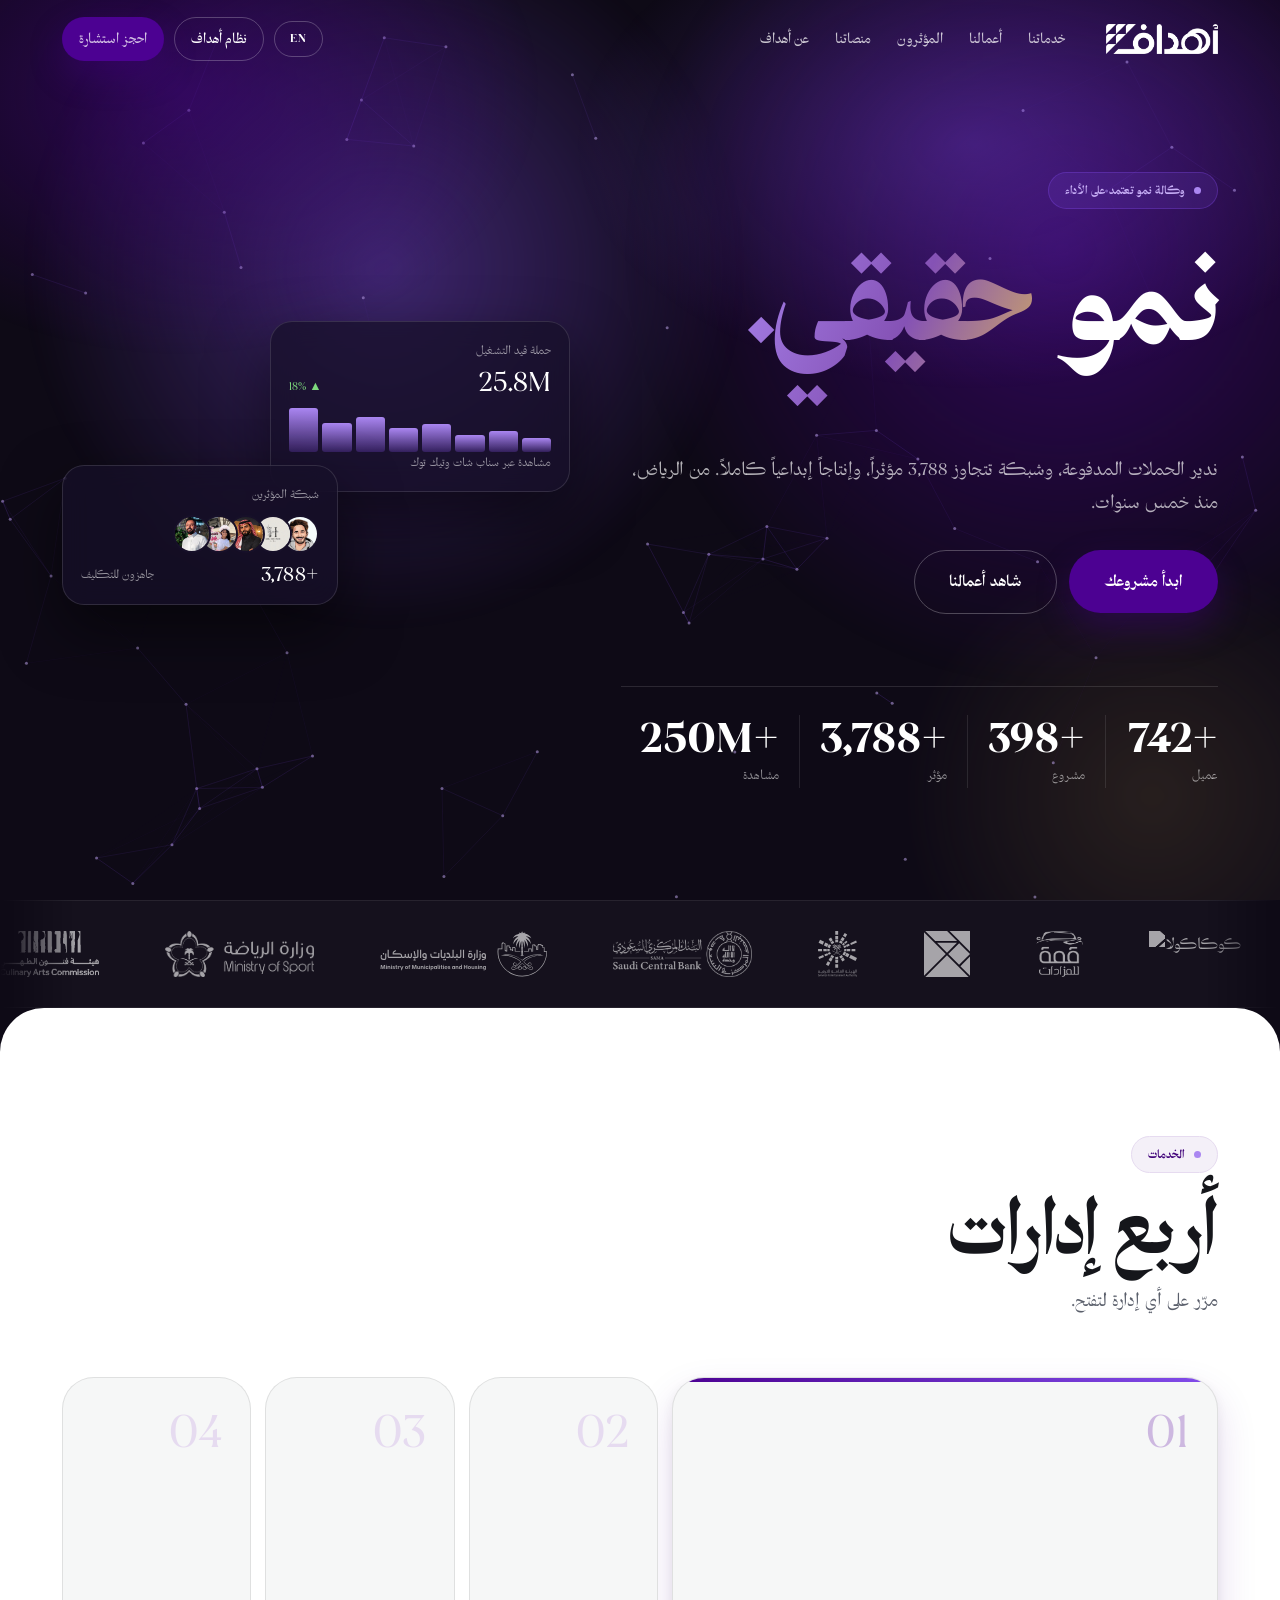
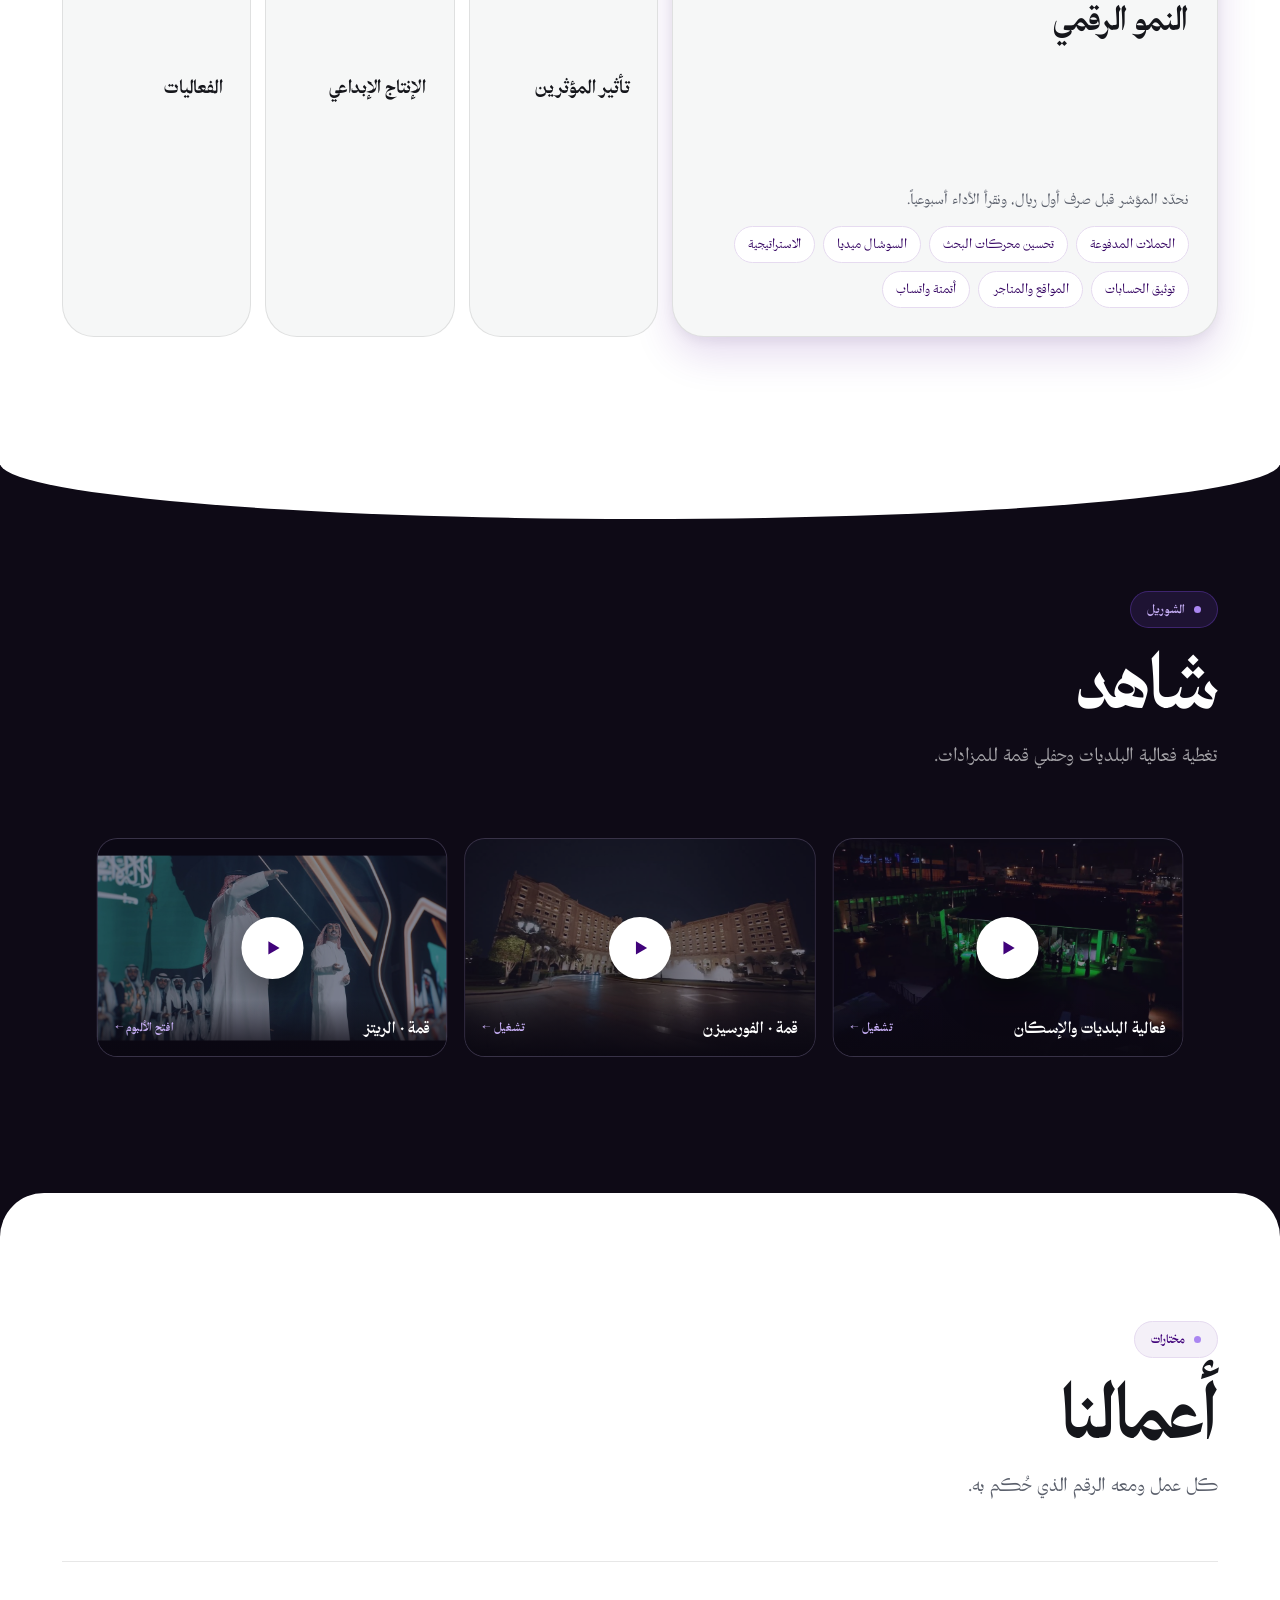
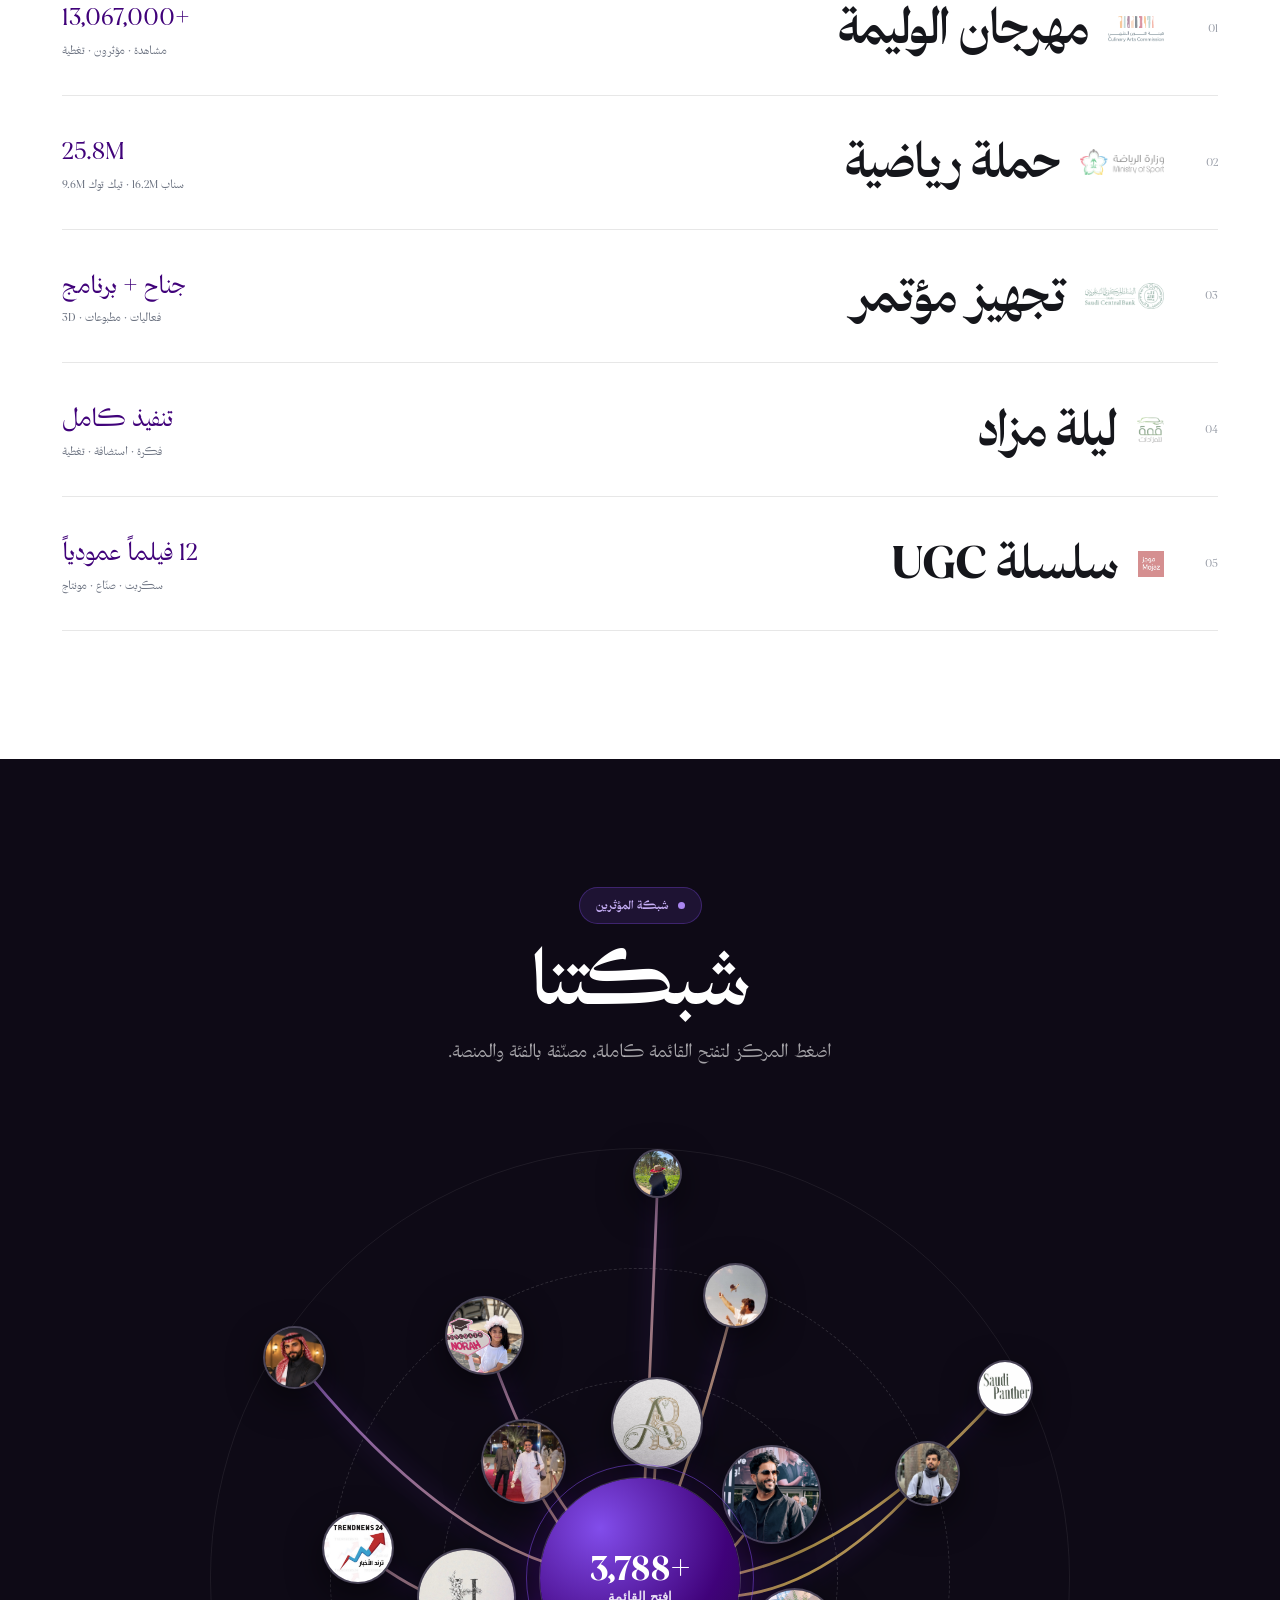
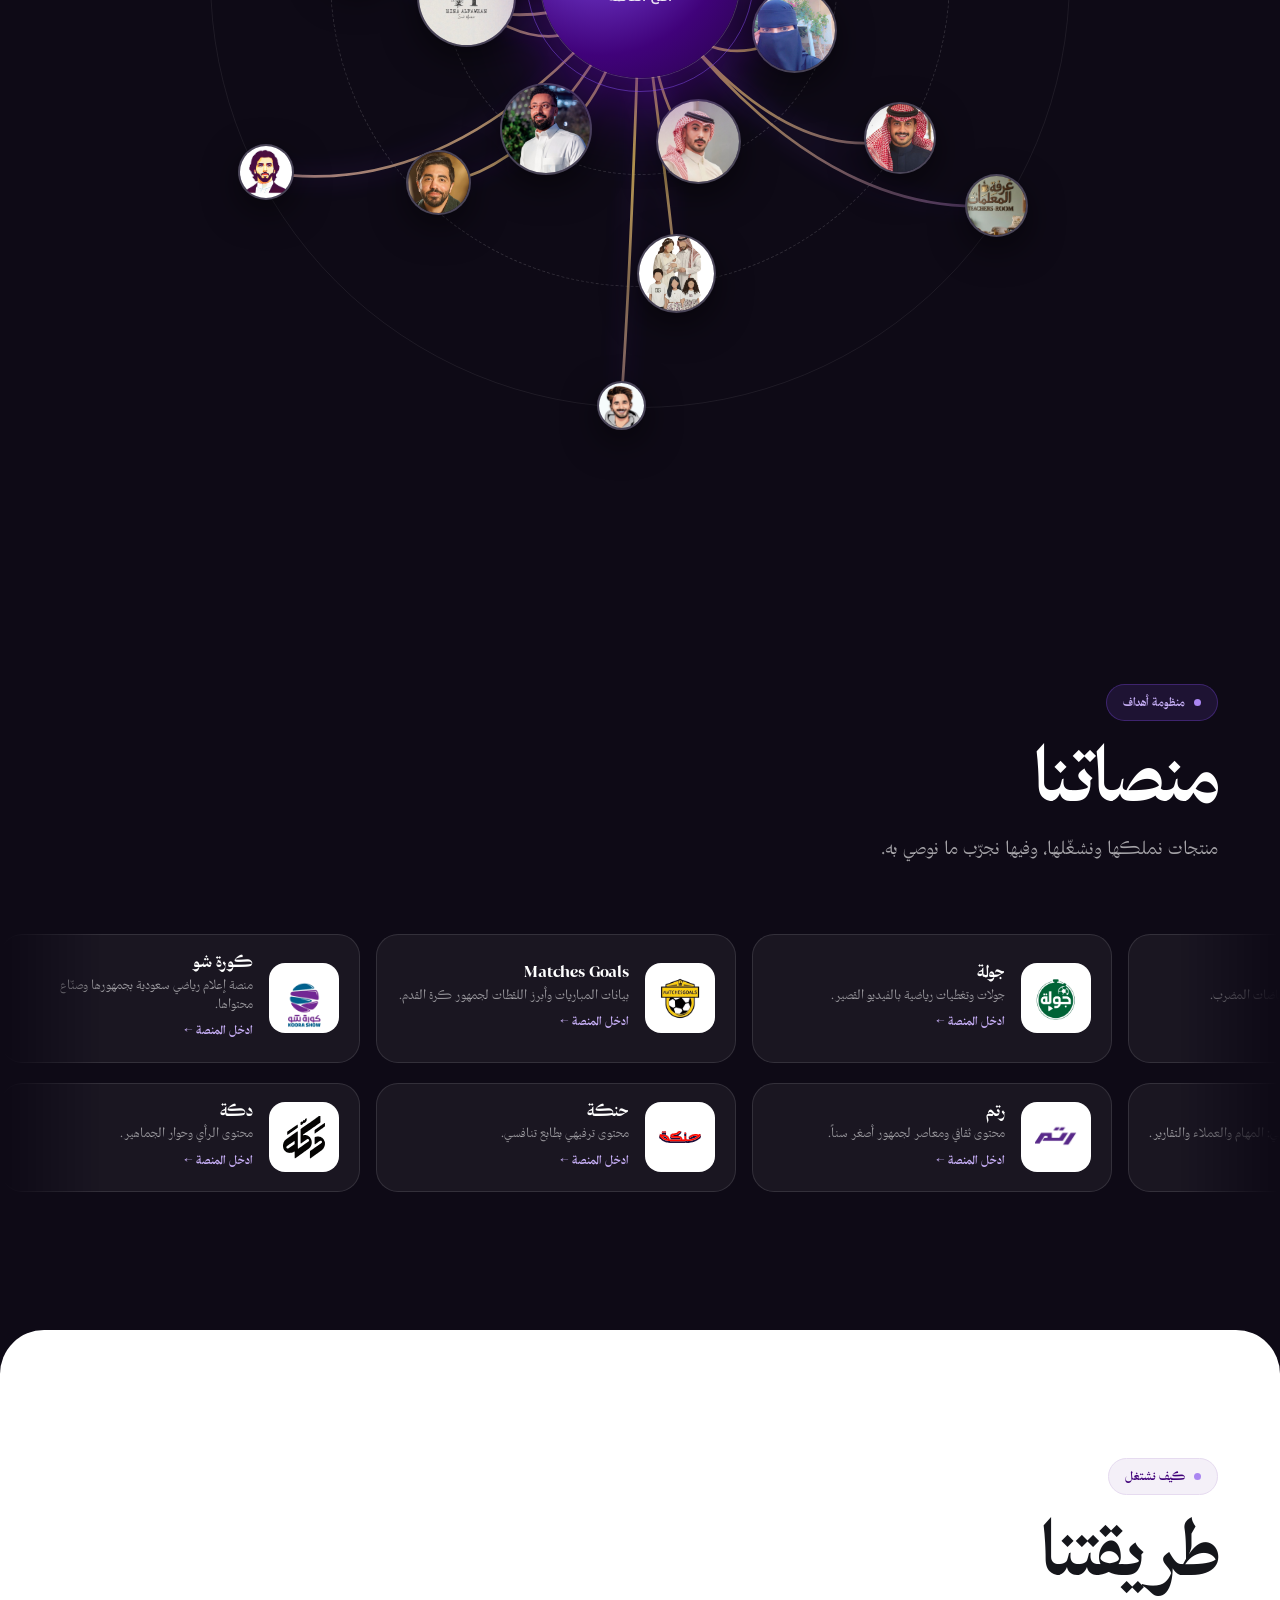
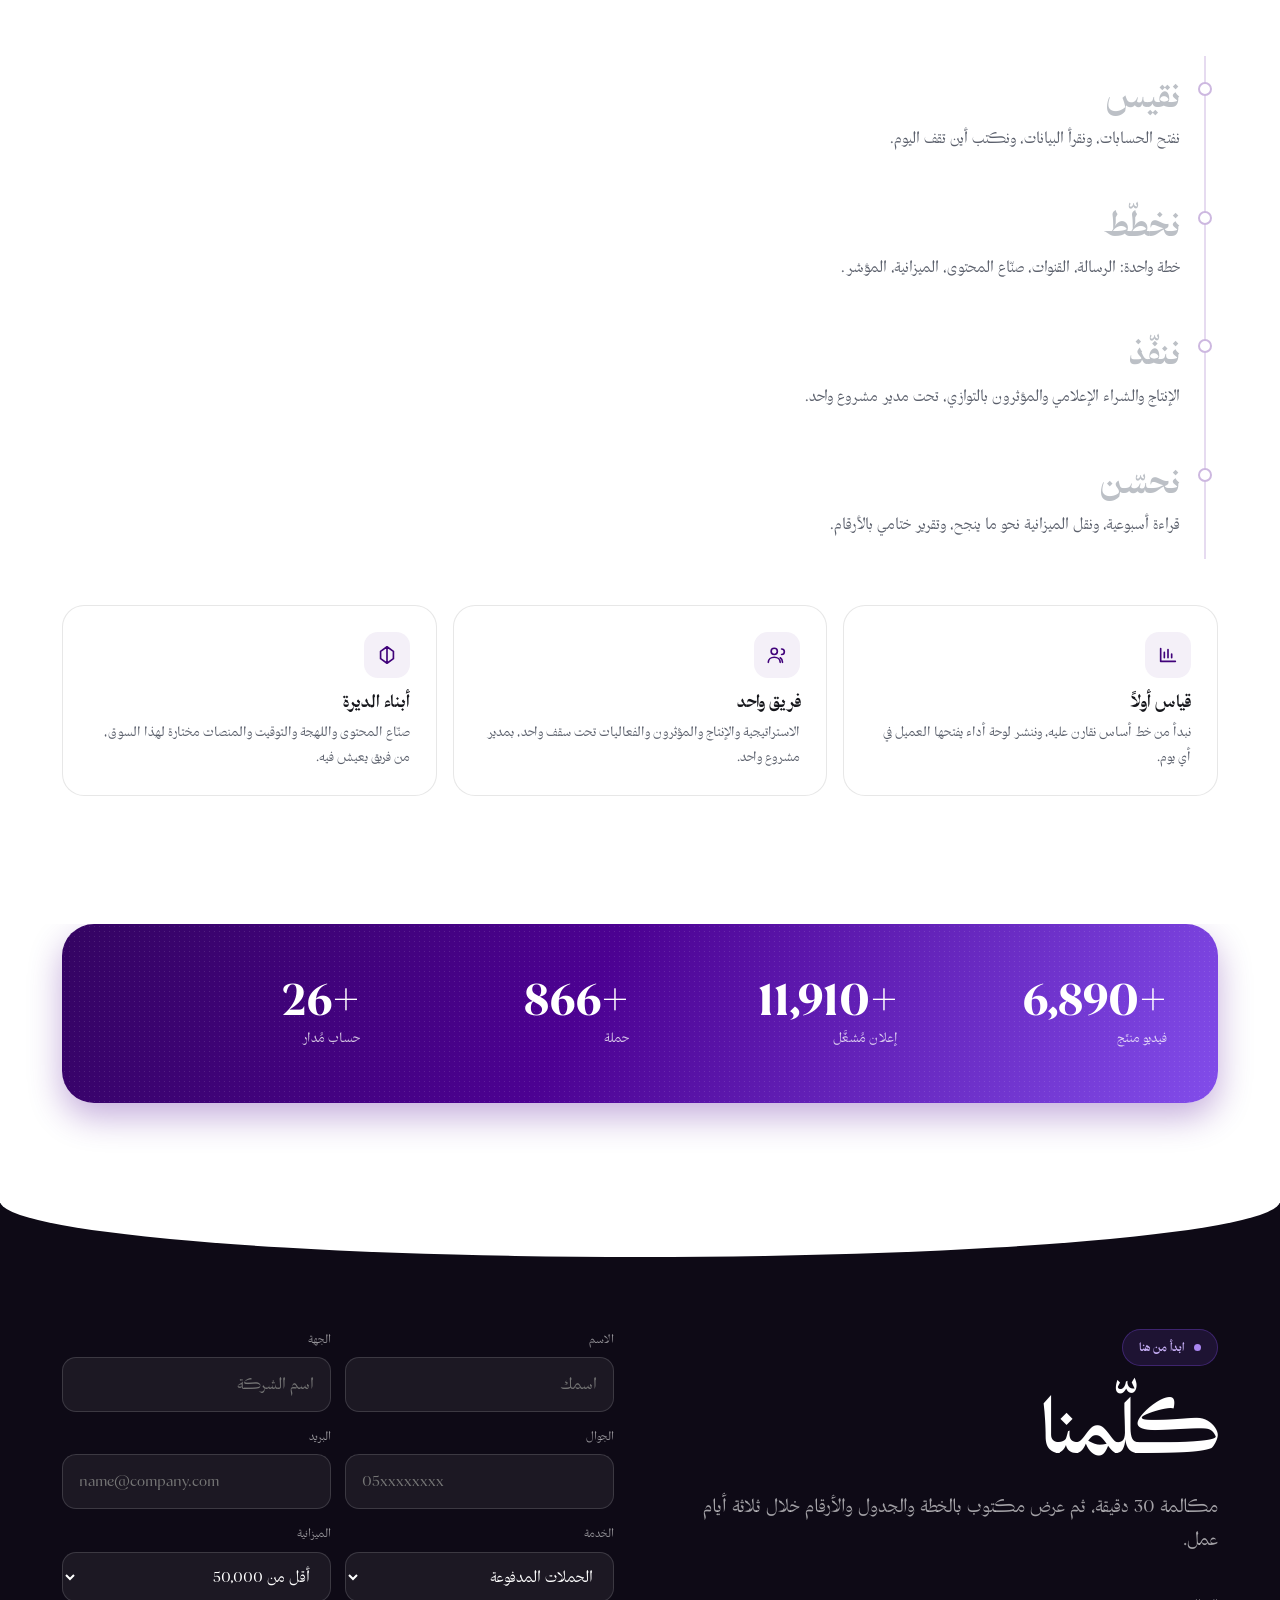
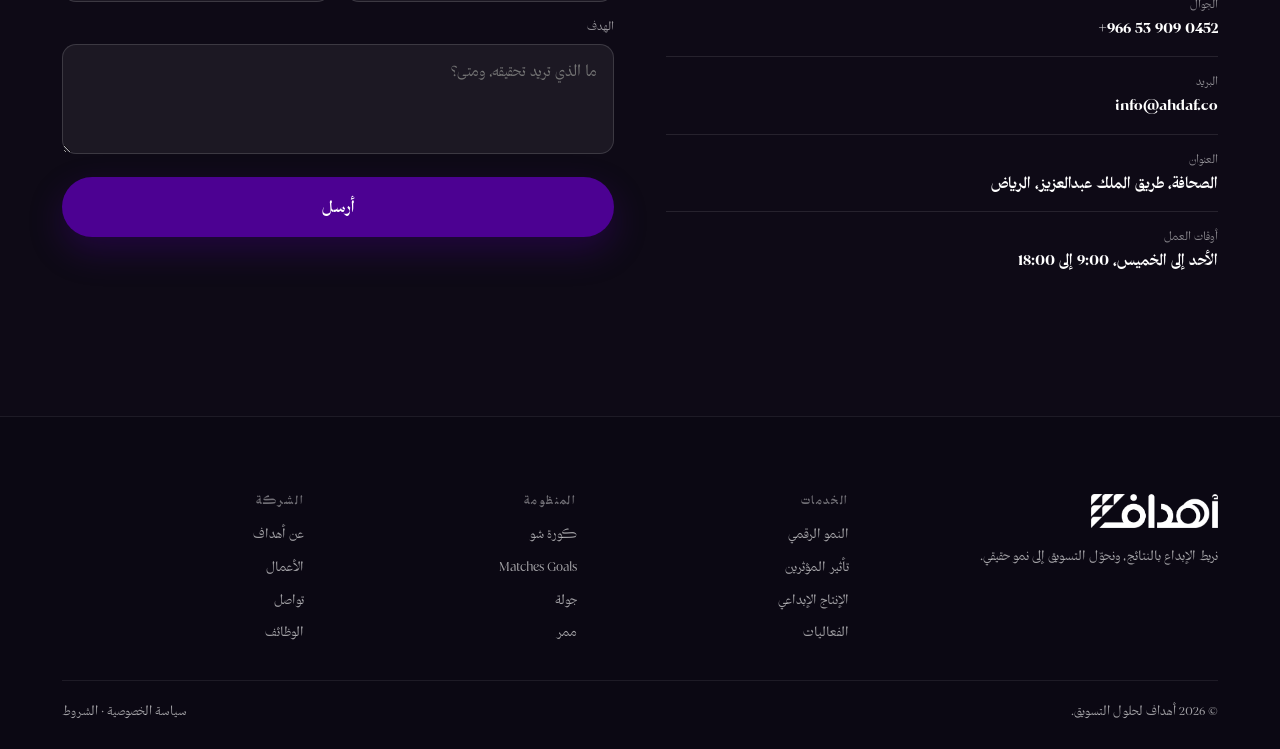
==== commit c3751533: "تحسينات الجوال: صورة العمل بالضغط، ألواح غير مقصوصة، وحذف سطر الشوريل - أعمالنا على الجوال: الضغط عل" ====
--- a/site.html
+++ b/site.html
@@ -148,7 +148,6 @@
   border:1px solid var(--line);background:var(--paper-2);
   transition:flex 1s var(--ease),box-shadow .6s var(--ease)}
 .panel.open{flex:2.9;box-shadow:var(--sh-3)}
-@media(max-width:900px){.panel{flex:none;min-height:96px}.panel.open{flex:none}}
 .panel .inner{position:absolute;inset:0;padding:28px;display:flex;flex-direction:column;justify-content:space-between}
 .panel .no{font-family:var(--font-display);font-size:clamp(2.6rem,4vw,4.4rem);line-height:1;color:var(--p-100);
   transition:color .6s var(--ease)}
@@ -166,6 +165,13 @@
   background:linear-gradient(90deg,var(--p-500),var(--s-500));transform:scaleX(0);transform-origin:right;
   transition:transform .7s var(--ease)}
 .panel.open::after{transform:scaleX(1)}
+@media(max-width:900px){
+  .panel{flex:none;min-height:0}
+  .panel .inner{position:relative;inset:auto;padding:20px 22px;justify-content:flex-start}
+  .panel .no{font-size:2rem}
+  .panel h3{font-size:1.2rem;margin:4px 0 0}
+  .panel.open .body{max-height:520px}
+}
 
 /* ================= الشوريل: شبكة مقاطع ================= */
 .reels{display:grid;grid-template-columns:repeat(3,1fr);gap:18px}
@@ -201,11 +207,10 @@
   border-radius:50%;border:1px solid rgba(255,255,255,.24);background:transparent;color:#fff;
   font-size:1.2rem;cursor:pointer}
 #lb .x:hover{background:rgba(255,255,255,.12)}
-.reel-note{margin-top:18px;color:rgba(255,255,255,.55);font-size:.88rem}
 
 /* ================= الأعمال: قائمة بمعاينة تتبع المؤشر ================= */
 .worklist{border-top:1px solid var(--line)}
-.workrow{display:flex;align-items:center;gap:20px;padding:clamp(20px,3vw,34px) 0;
+.workrow{display:flex;flex-wrap:wrap;align-items:center;gap:20px;padding:clamp(20px,3vw,34px) 0;
   border-bottom:1px solid var(--line);position:relative;cursor:pointer}
 .workrow .idx{font-family:var(--font-label);font-size:.72rem;color:var(--n-400);width:34px;flex:none}
 .workrow h3{font-size:clamp(1.5rem,4vw,3.1rem);letter-spacing:-.02em;transition:transform .5s var(--ease),color .3s;
@@ -222,6 +227,17 @@
   transition:opacity .3s}
 .workrow:hover .cbrand{opacity:1}
 @media(max-width:720px){.workrow .cbrand{display:none}.workrow .meta{margin-inline-start:auto}}
+.wshot{display:none}
+@media(max-width:900px){
+  .wshot{display:block;flex:0 0 100%;max-height:0;overflow:hidden;
+    transition:max-height .65s var(--ease)}
+  .workrow.open .wshot{max-height:240px}
+  .wshot img{width:100%;height:196px;object-fit:cover;border-radius:var(--r-md);margin-top:14px;
+    transform:translateX(-46px);opacity:0;
+    transition:transform .65s var(--ease) .05s,opacity .5s .05s}
+  .workrow.open .wshot img{transform:none;opacity:1}
+  .workrow.open h3{color:var(--p-600)}
+}
 #wprev{position:fixed;right:auto;width:min(360px,32vw);aspect-ratio:4/3;border-radius:var(--r-lg);overflow:hidden;
   pointer-events:none;z-index:40;opacity:0;transform:translate(-50%,-50%) scale(.9);
   transition:opacity .35s var(--ease),transform .35s var(--ease);box-shadow:0 30px 70px rgba(0,0,0,.4)}
@@ -761,9 +777,6 @@
       </a>
     </div>
 
-    <div class="reel-note rv" data-en="Each clip: 60 to 90 seconds, 1080p, with a still poster for slow connections.">
-      لكل مقطع: من 60 إلى 90 ثانية، جودة 1080p، مع صورة ثابتة للاتصال البطيء.
-    </div>
   </div>
 </section>
 
@@ -782,30 +795,35 @@
         <img class="cbrand" src="assets/logos/culinary.png" alt="">
         <h3 data-en="Al Walimah Festival">مهرجان الوليمة</h3>
         <div class="meta"><div class="metric">+13,067,000</div><div class="tags" data-en="Views · Influencers · Coverage">مشاهدة · مؤثرون · تغطية</div></div>
+        <div class="wshot"><img src="assets/works/walimah-cover.jpg" alt="" loading="lazy"></div>
       </div>
       <div class="workrow" data-img="assets/works/mos-content.jpg">
         <span class="idx">02</span>
         <img class="cbrand" src="assets/logos/mos.png" alt="">
         <h3 data-en="Sports campaign">حملة رياضية</h3>
         <div class="meta"><div class="metric">25.8M</div><div class="tags" data-en="Snapchat 16.2M · TikTok 9.6M">سناب 16.2M · تيك توك 9.6M</div></div>
+        <div class="wshot"><img src="assets/works/mos-content.jpg" alt="" loading="lazy"></div>
       </div>
       <div class="workrow" data-img="assets/works/sama-a.jpg">
         <span class="idx">03</span>
         <img class="cbrand" src="assets/logos/sama.png" alt="">
         <h3 data-en="Conference build">تجهيز مؤتمر</h3>
         <div class="meta"><div class="metric" data-en="Booth + program">جناح + برنامج</div><div class="tags" data-en="Events · Print · 3D">فعاليات · مطبوعات · 3D</div></div>
+        <div class="wshot"><img src="assets/works/sama-a.jpg" alt="" loading="lazy"></div>
       </div>
       <div class="workrow" data-img="assets/works/qemah-event.jpg">
         <span class="idx">04</span>
         <img class="cbrand" src="assets/logos/qemah.png" alt="">
         <h3 data-en="Auction night">ليلة مزاد</h3>
         <div class="meta"><div class="metric" data-en="Full production">تنفيذ كامل</div><div class="tags" data-en="Concept · Hosting · Coverage">فكرة · استضافة · تغطية</div></div>
+        <div class="wshot"><img src="assets/works/qemah-event.jpg" alt="" loading="lazy"></div>
       </div>
       <div class="workrow" data-img="assets/works/mojaz1.jpg">
         <span class="idx">05</span>
         <img class="cbrand" src="assets/logos/mojaz.png" alt="">
         <h3 data-en="UGC series">سلسلة UGC</h3>
         <div class="meta"><div class="metric" data-en="12 vertical films">12 فيلماً عمودياً</div><div class="tags" data-en="Script · Creators · Edit">سكربت · صنّاع · مونتاج</div></div>
+        <div class="wshot"><img src="assets/works/mojaz1.jpg" alt="" loading="lazy"></div>
       </div>
     </div>
   </div>
@@ -1505,6 +1523,13 @@
   if (!list) return;
   let px = 0, py = 0, tx = 0, ty = 0, on = false;
   list.addEventListener('mousemove', e => { tx = e.clientX; ty = e.clientY; });
+  list.addEventListener('click', e => {
+    if (innerWidth > 900) return;
+    const row = e.target.closest('.workrow'); if (!row) return;
+    const was = row.classList.contains('open');
+    $$('.workrow', list).forEach(r => r.classList.remove('open'));
+    if (!was) row.classList.add('open');
+  });
   $$('.workrow', list).forEach(row => {
     row.addEventListener('mouseenter', () => { img.src = row.dataset.img; on = true; prev.classList.add('on'); });
     row.addEventListener('mouseleave', () => { on = false; prev.classList.remove('on'); });
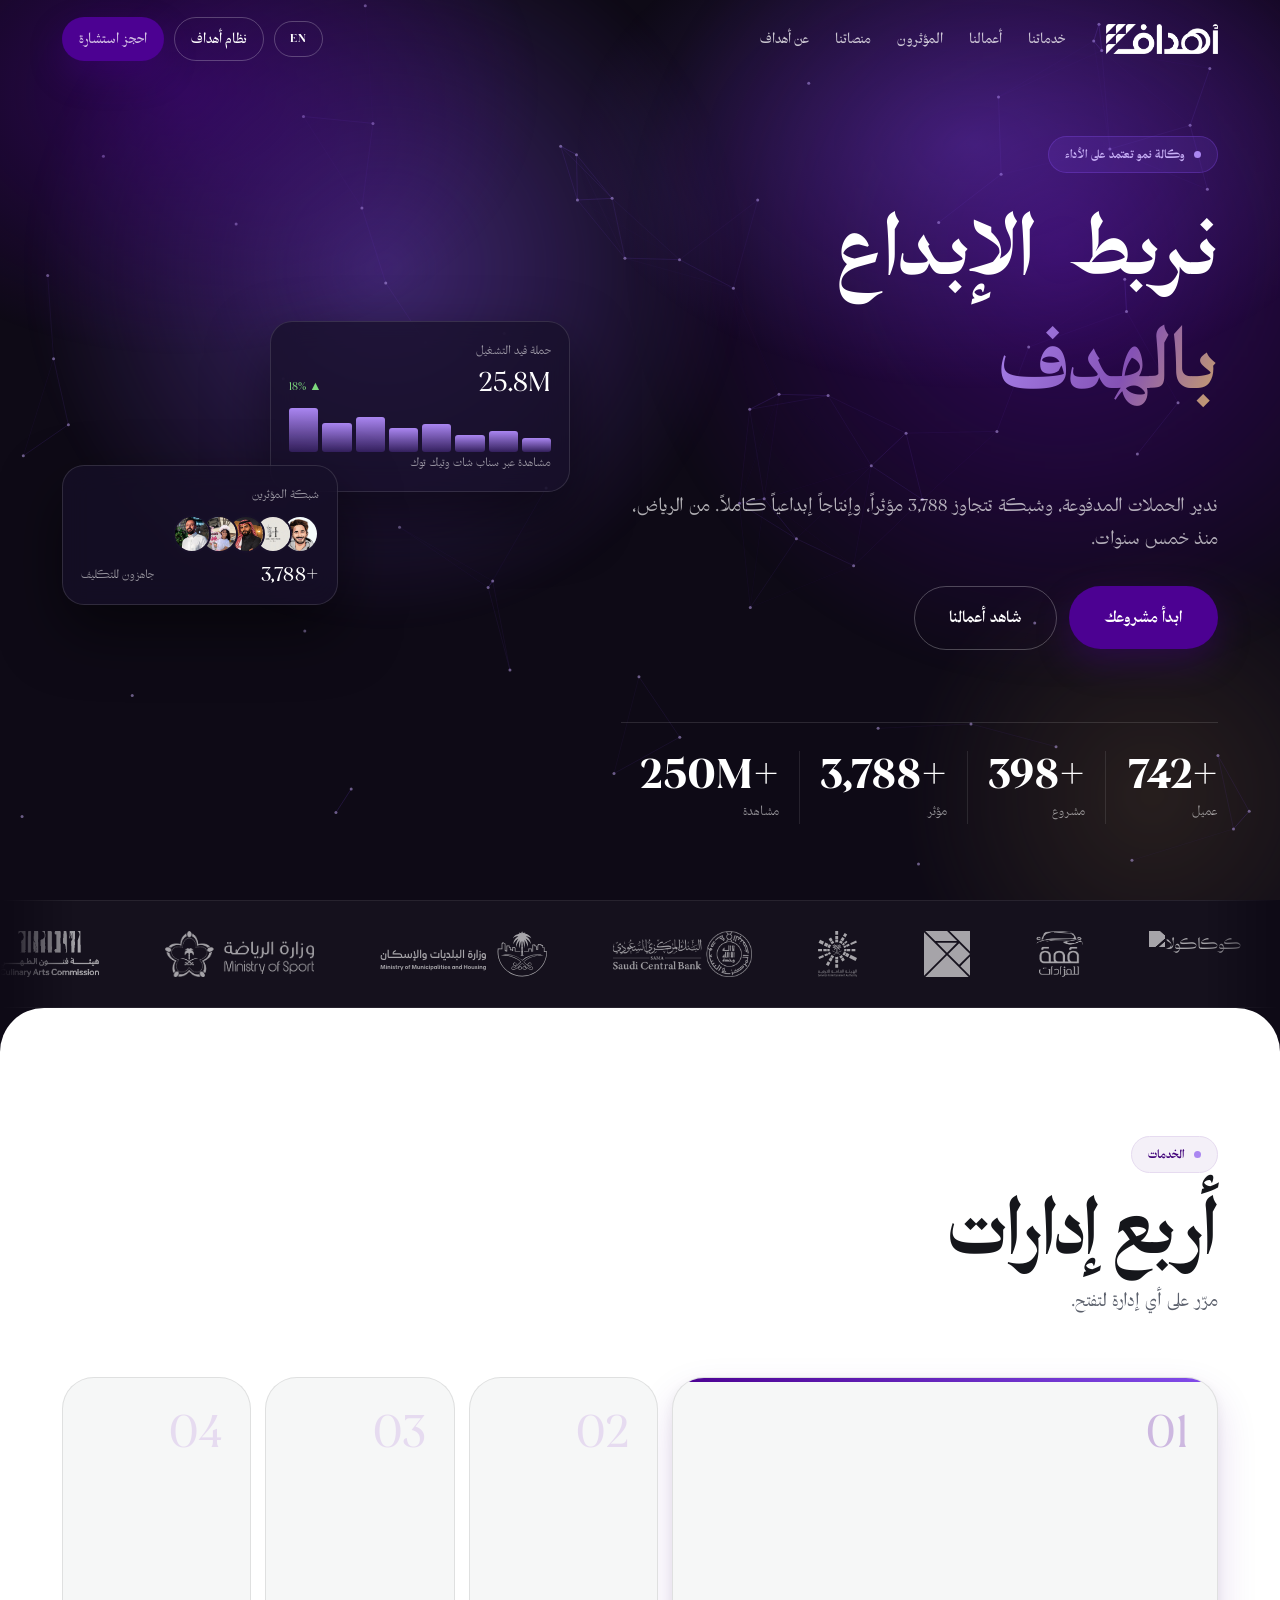
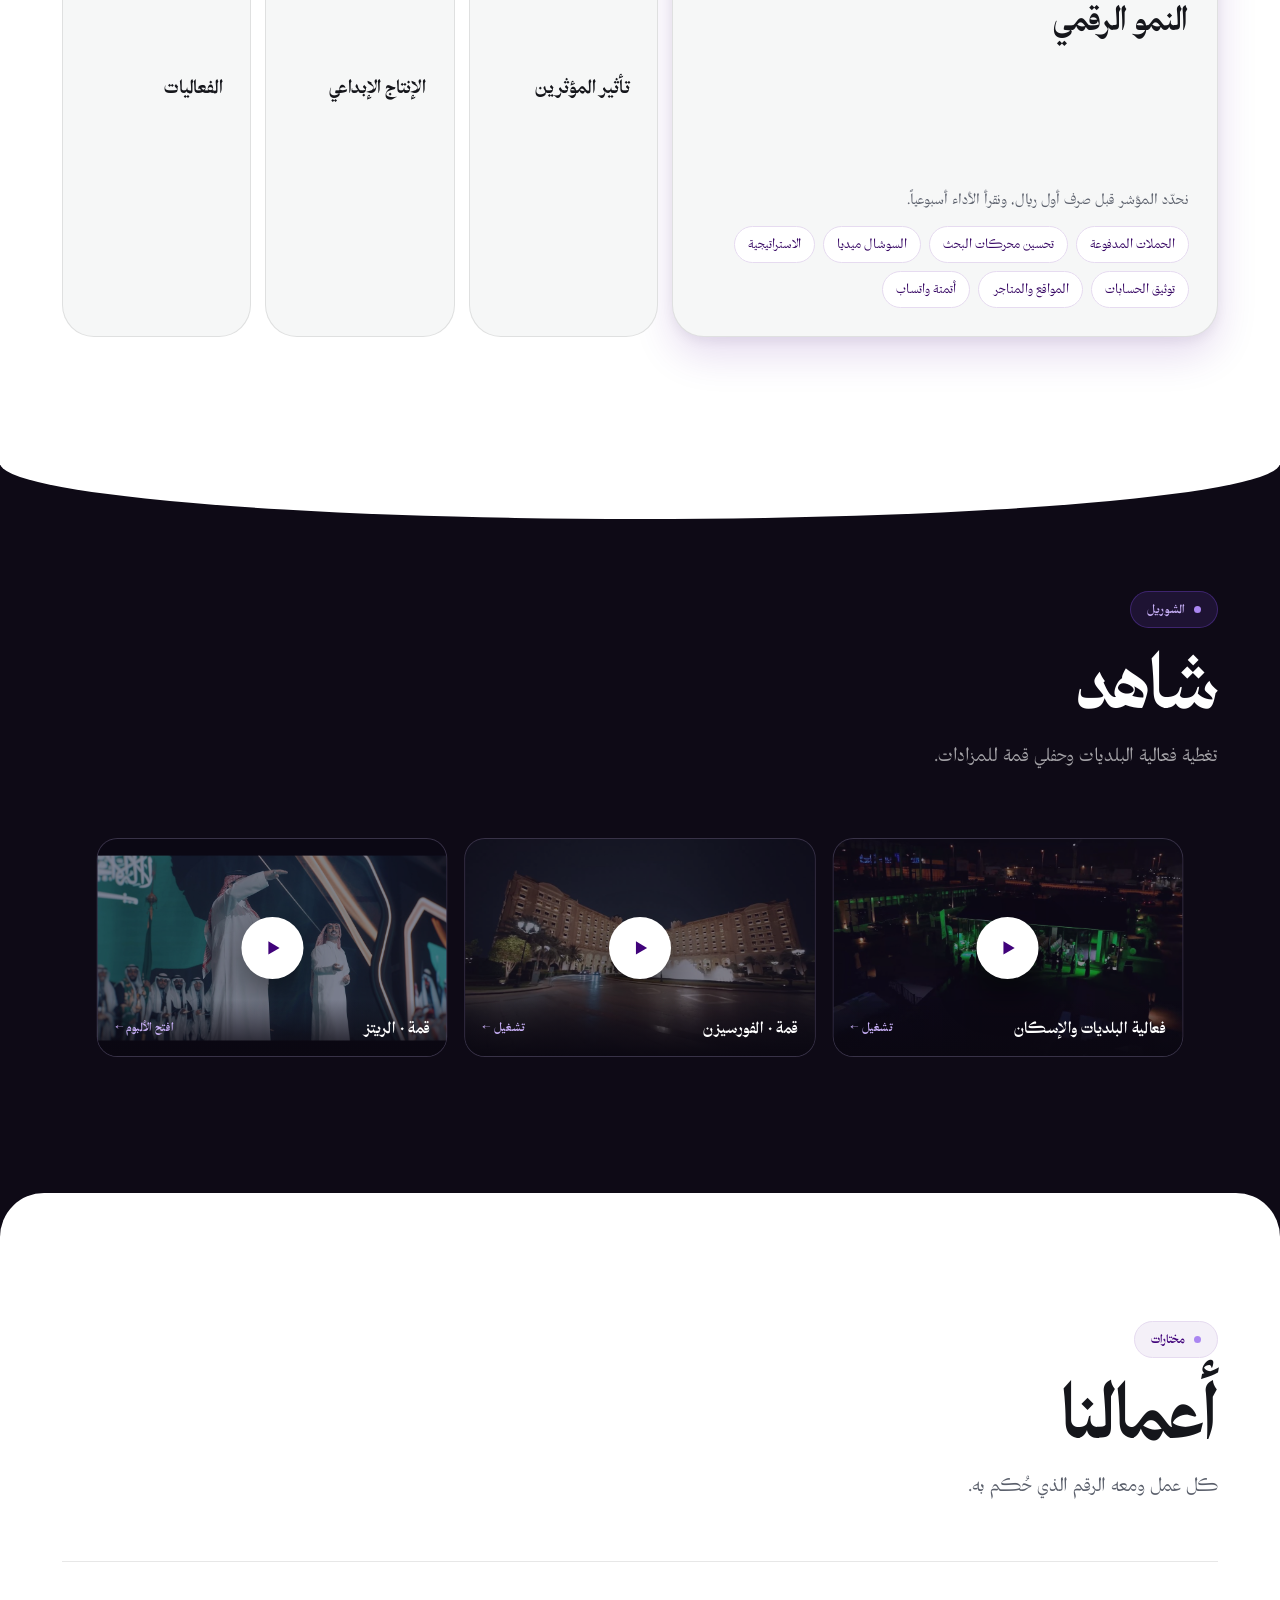
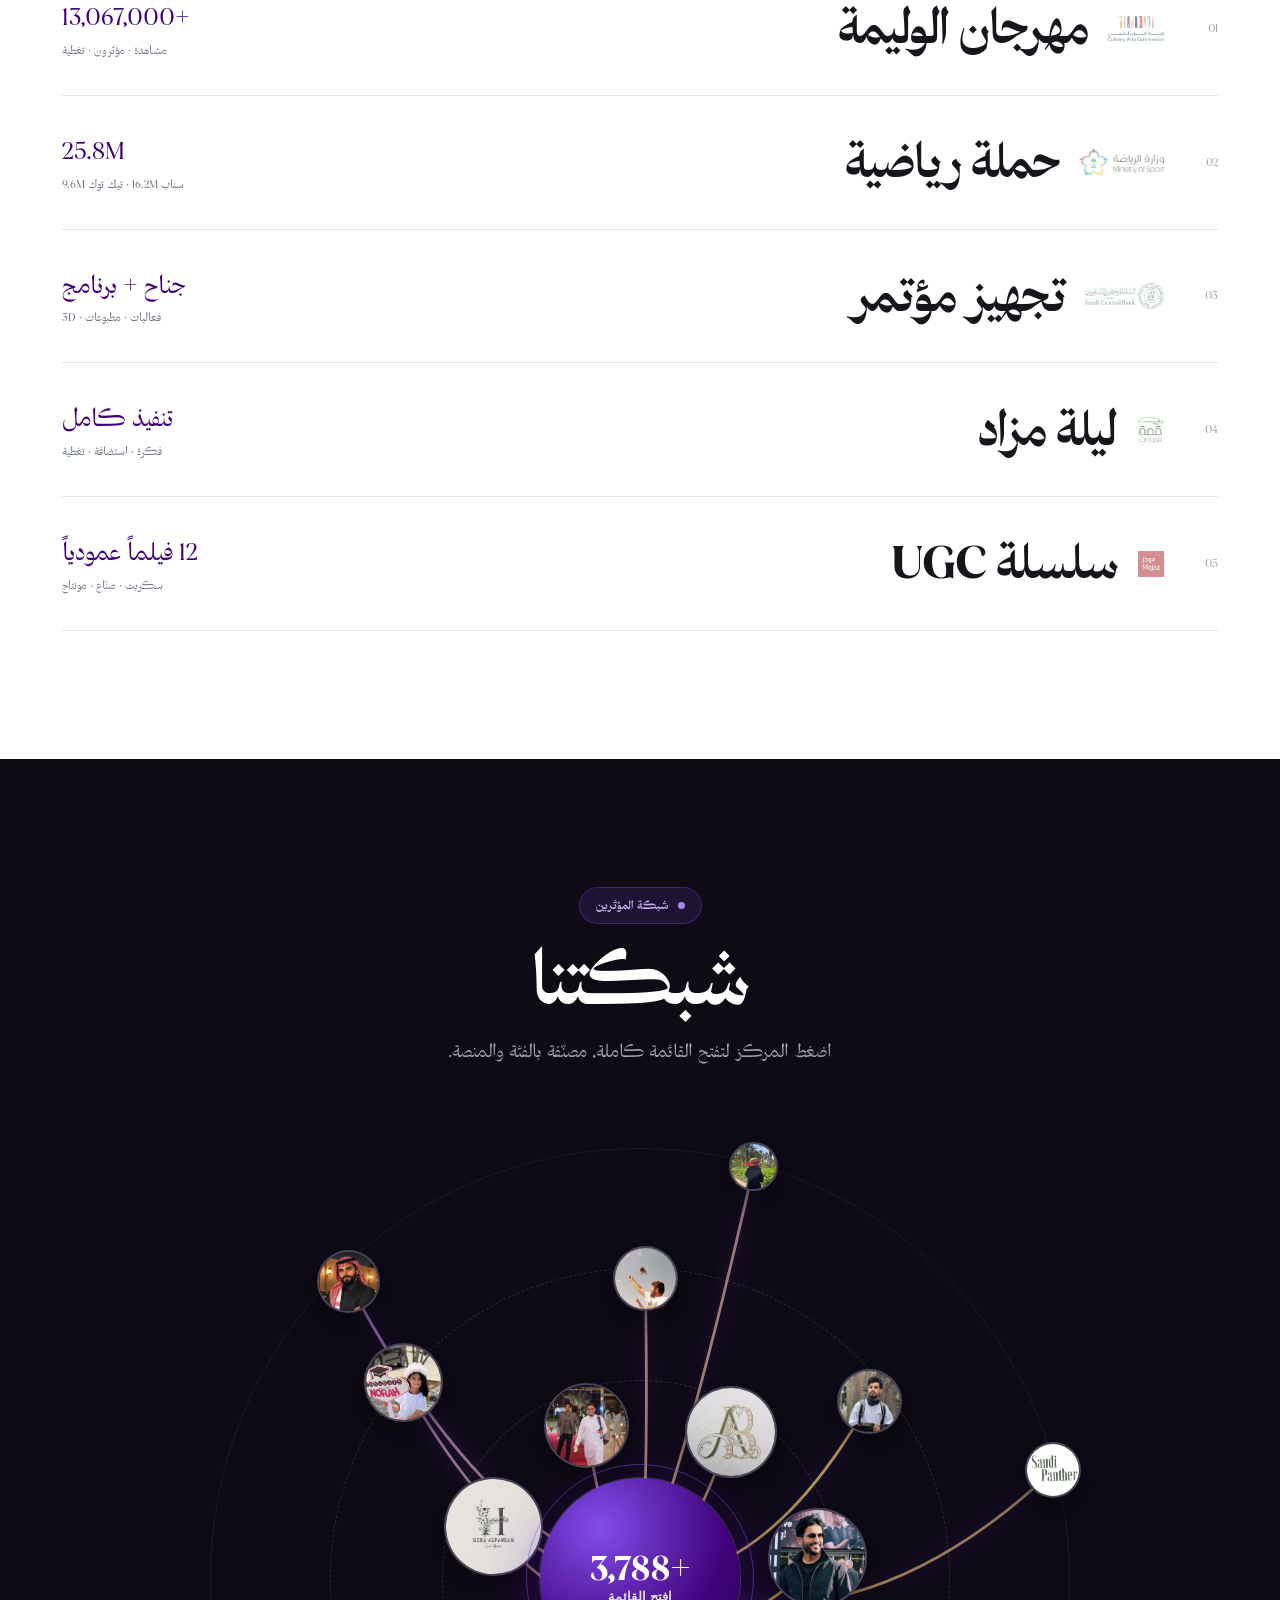
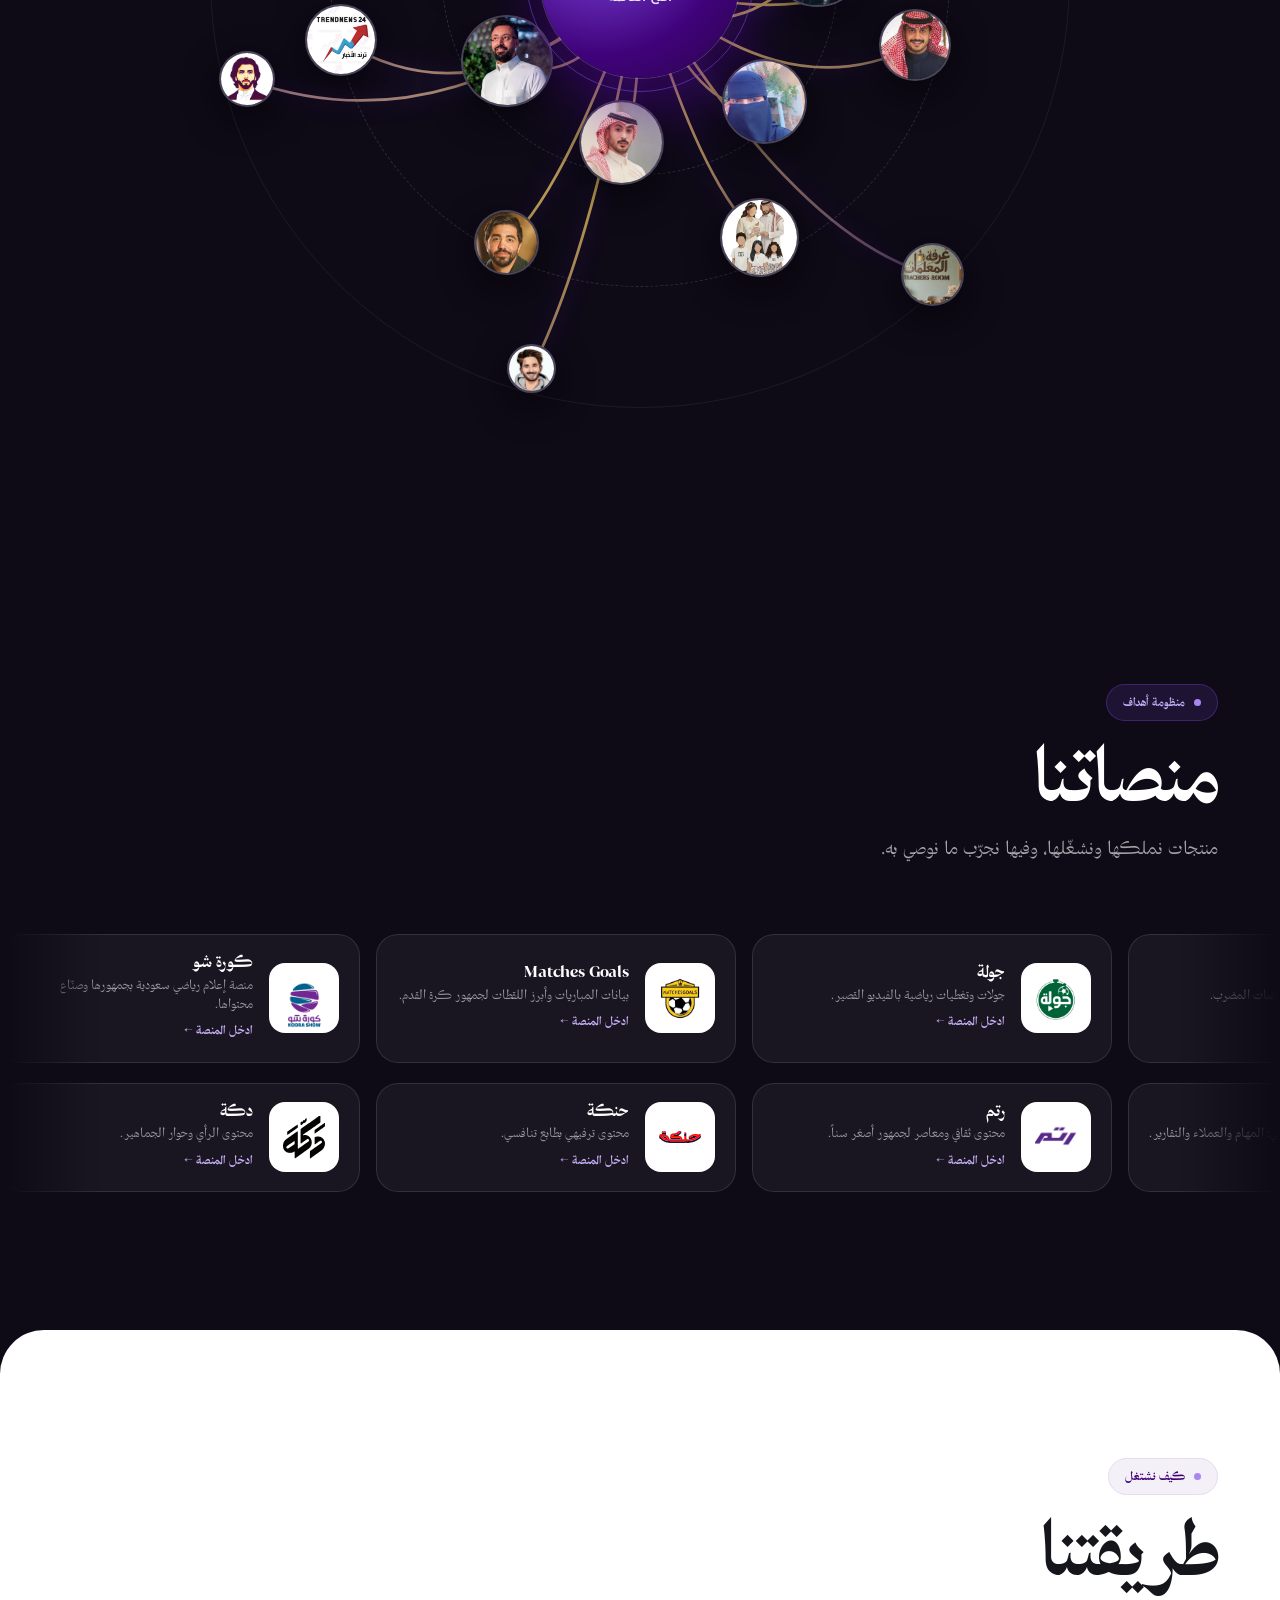
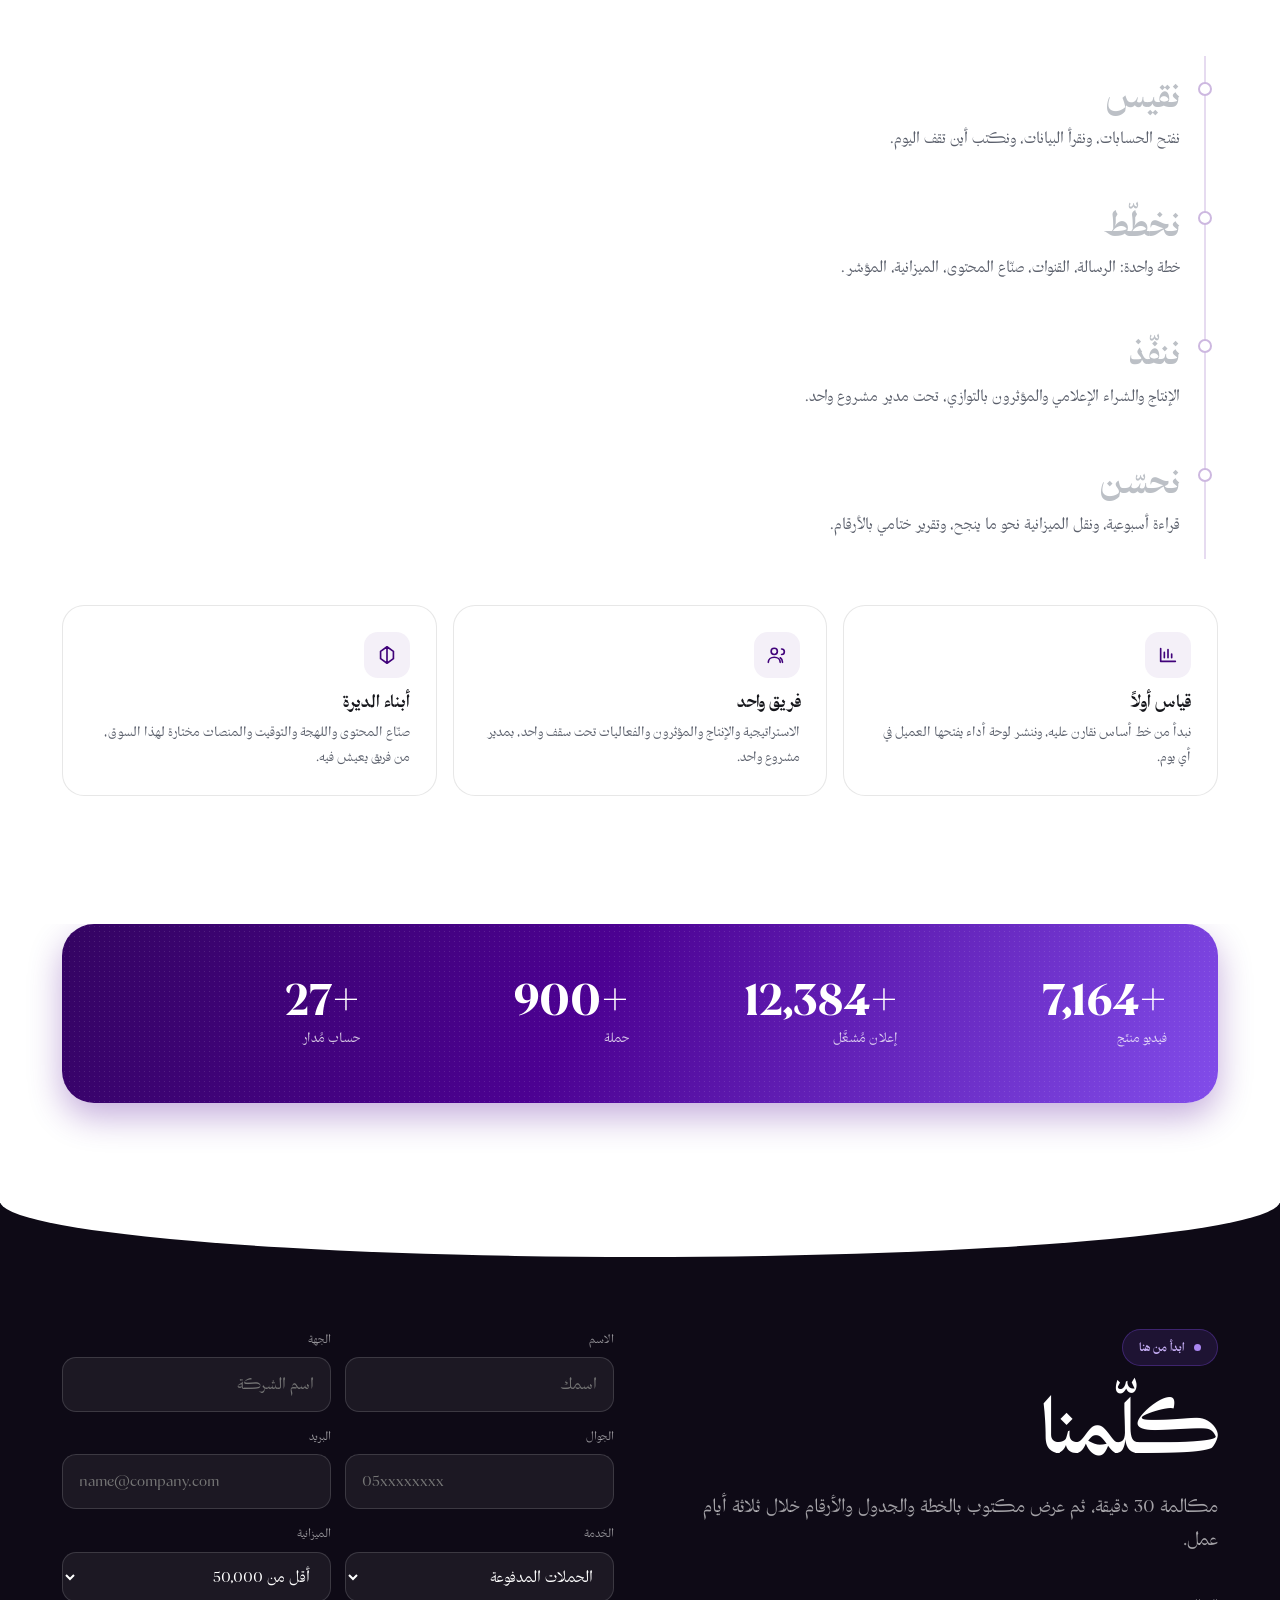
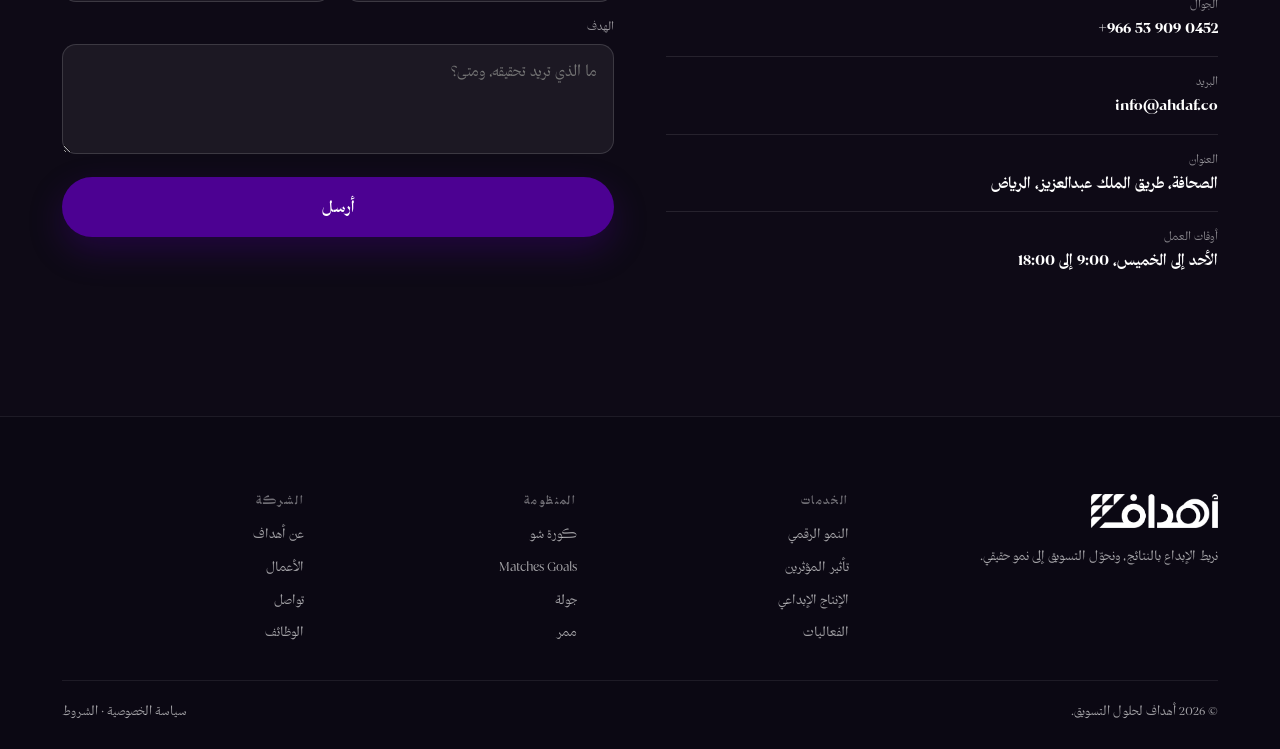
==== commit 3080b035: "عنوان البطل: نربط الإبداع بالهدف الحجم أهدأ (٥.٦rem بدل ٩) وارتفاع السطر ١.٣٤ وتباعد بين الكلمات ١٤٪" ====
--- a/site.html
+++ b/site.html
@@ -79,8 +79,8 @@
 .hero .wrap{position:relative;z-index:2;width:100%}
 .hero-grid{display:grid;grid-template-columns:1.08fr .92fr;gap:clamp(24px,4vw,56px);align-items:center}
 @media(max-width:980px){.hero-grid{grid-template-columns:1fr}}
-.hero h1{font-size:clamp(3.4rem,10.5vw,9rem);line-height:1.06;letter-spacing:-.04em;
-  margin:18px 0 clamp(34px,4vw,60px)}
+.hero h1{font-size:clamp(2.4rem,6.6vw,5.6rem);line-height:1.34;letter-spacing:0;word-spacing:.14em;
+  margin:18px 0 clamp(34px,4vw,60px);max-width:15ch}
 .hero h1 span{display:inline-block}
 /* الذيل العربي يخرج عن صندوق العنصر، و background-clip:text ما يلوّن خارجه.
    نكبّر الصندوق بالحشو ونلغيه بهامش سالب حتى لا يتغيّر التخطيط. */
@@ -575,7 +575,7 @@
     <div class="hero-grid">
       <div>
         <span class="eyebrow"><i></i><span data-en="Performance-driven growth agency">وكالة نمو تعتمد على الأداء</span></span>
-        <h1><span class="word"><b data-en="Real">نمو</b></span> <span class="word"><b class="grad-text" data-en="growth.">حقيقي.</b></span></h1>
+        <h1><span class="word"><b data-en="We connect creativity">نربط الإبداع</b></span> <span class="word"><b class="grad-text" data-en="to purpose">بالهدف</b></span></h1>
         <p class="lead" data-en="We run paid campaigns, a network of 3,788+ influencers, and full creative production. From Riyadh, for five years.">
           ندير الحملات المدفوعة، وشبكة تتجاوز 3,788 مؤثراً، وإنتاجاً إبداعياً كاملاً. من الرياض، منذ خمس سنوات.
         </p>
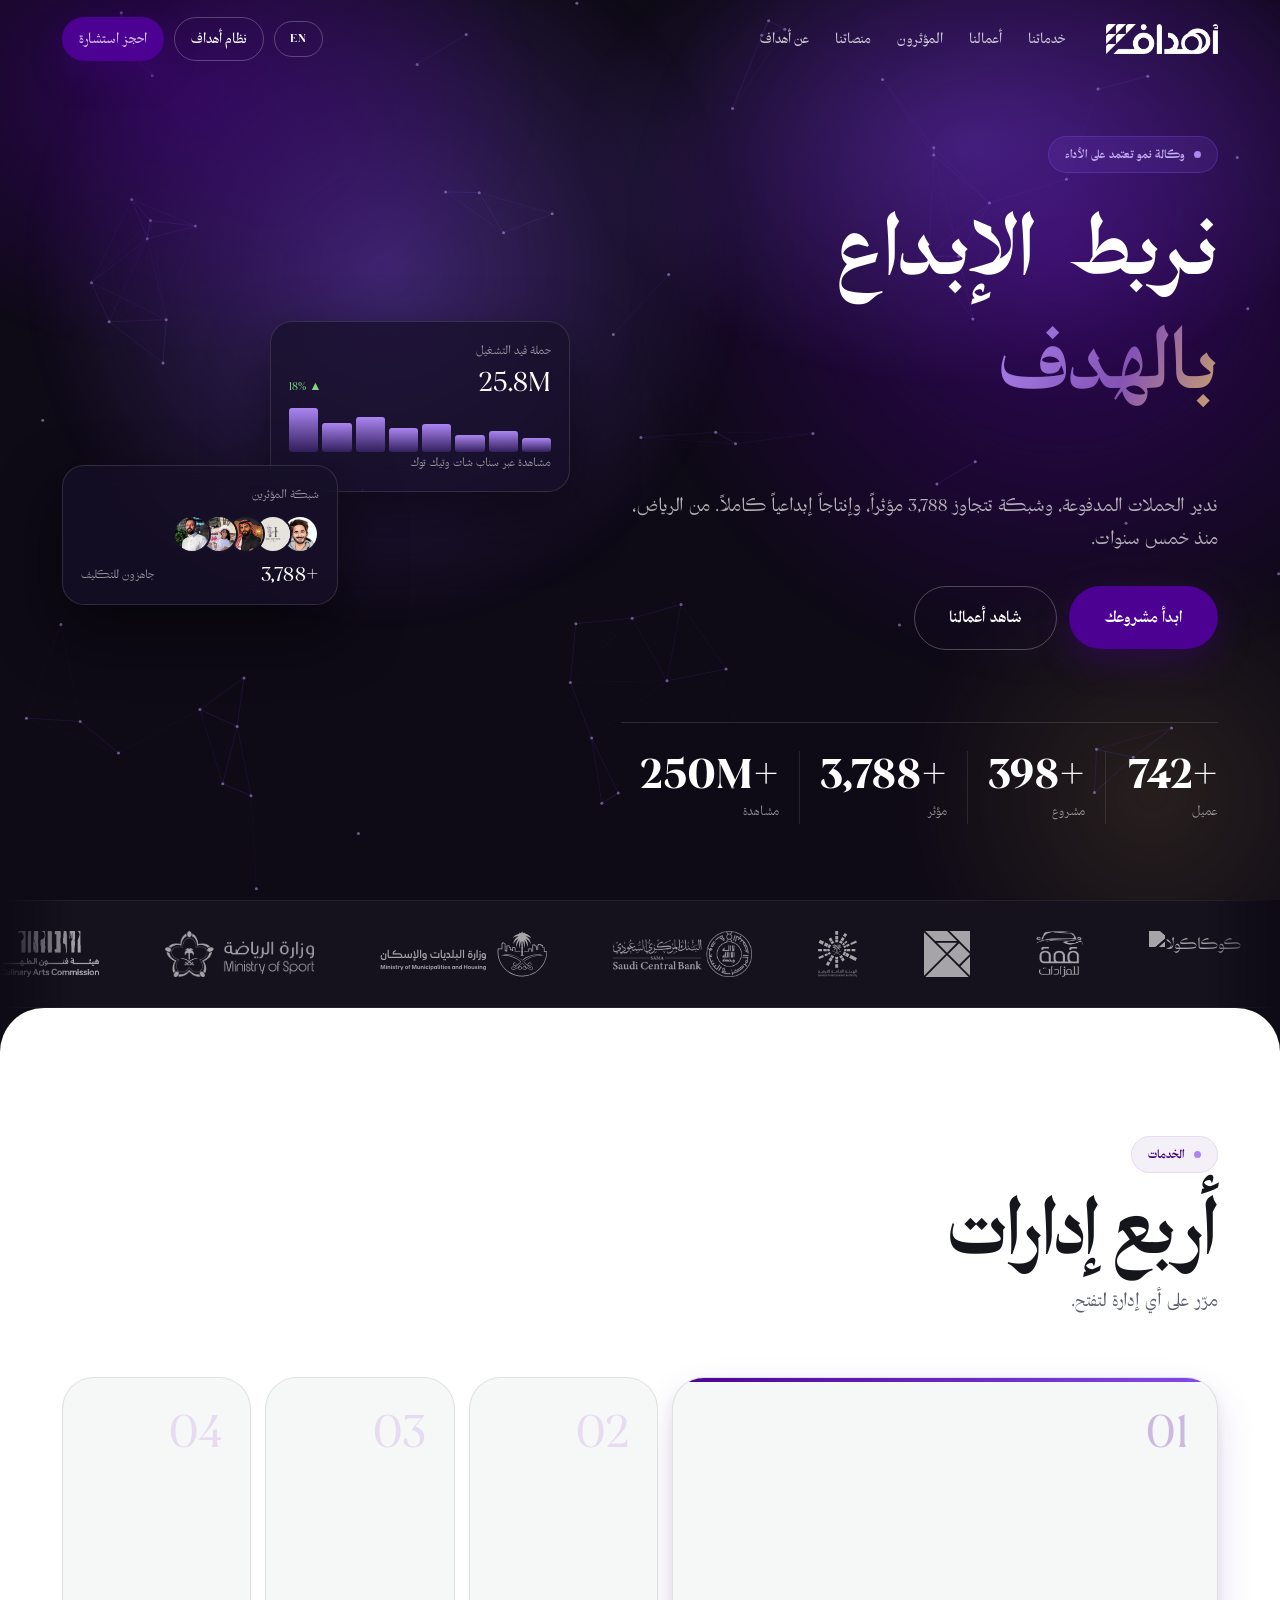
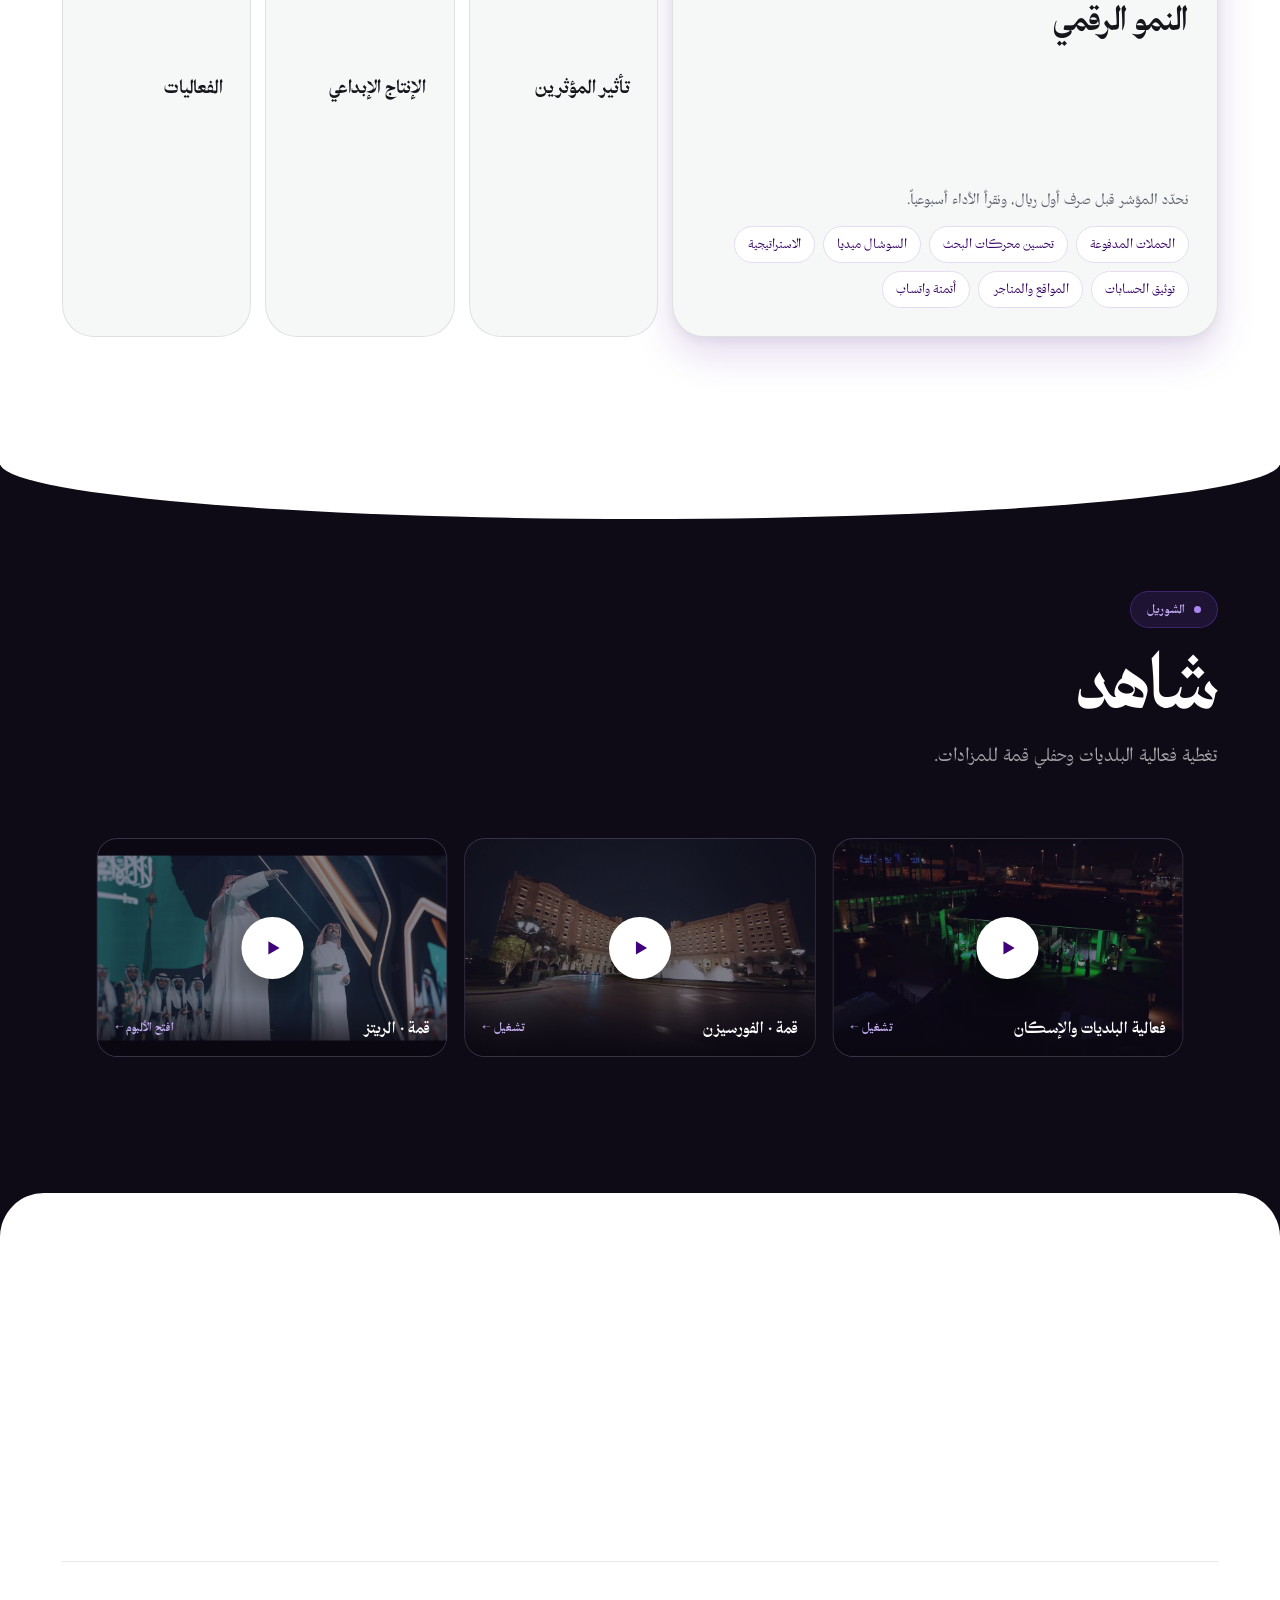
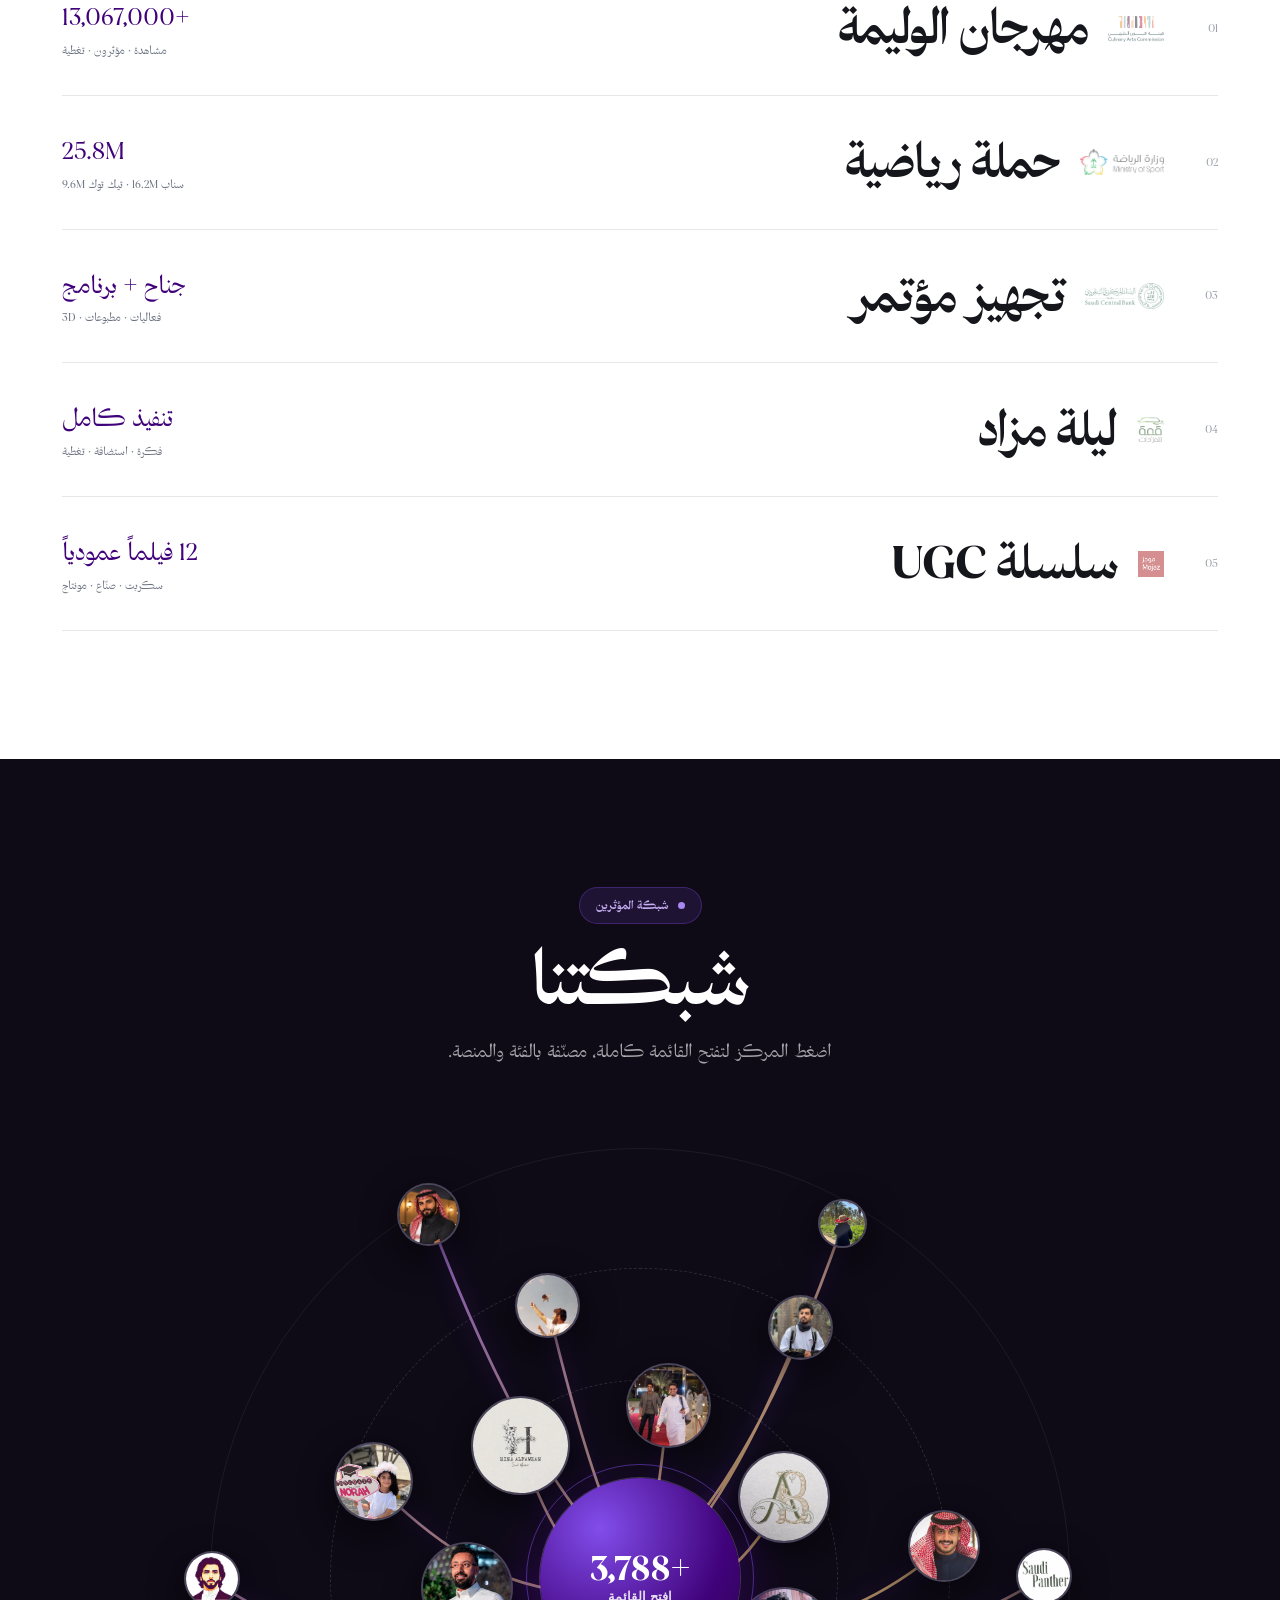
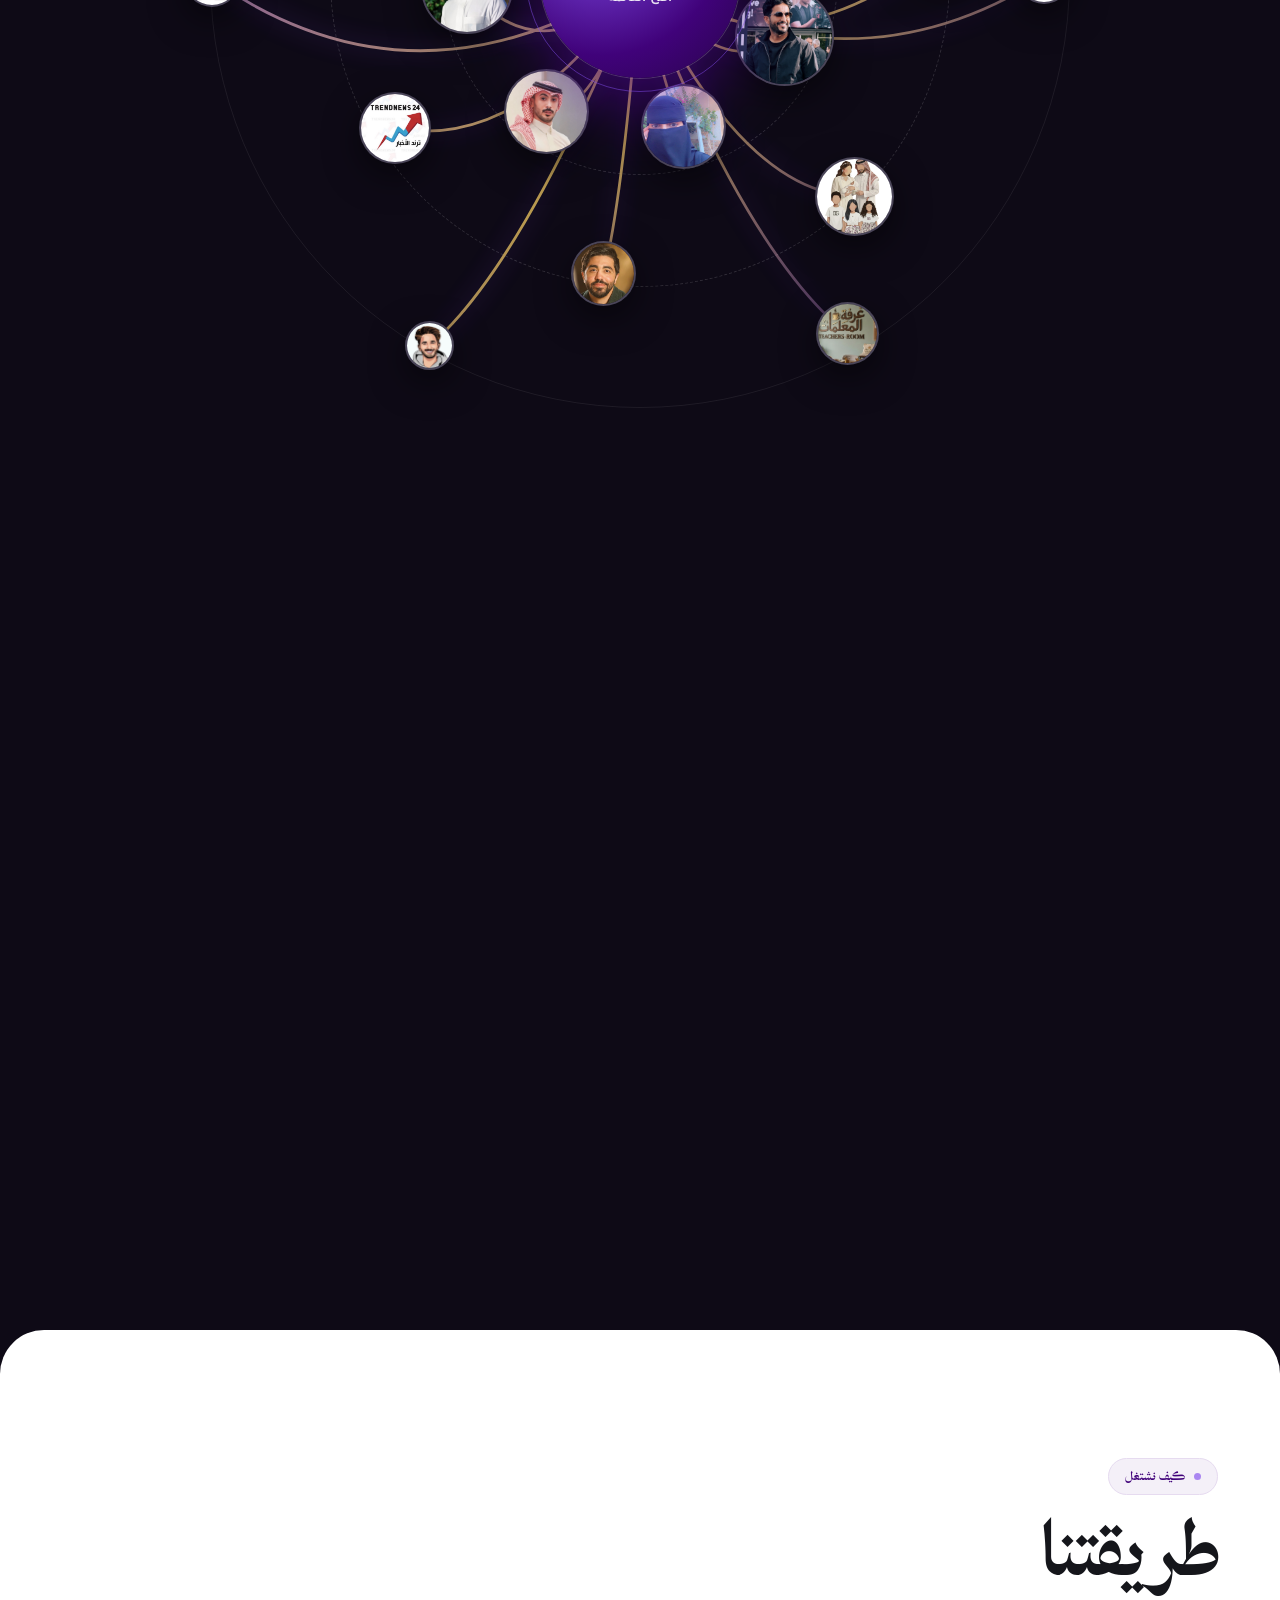
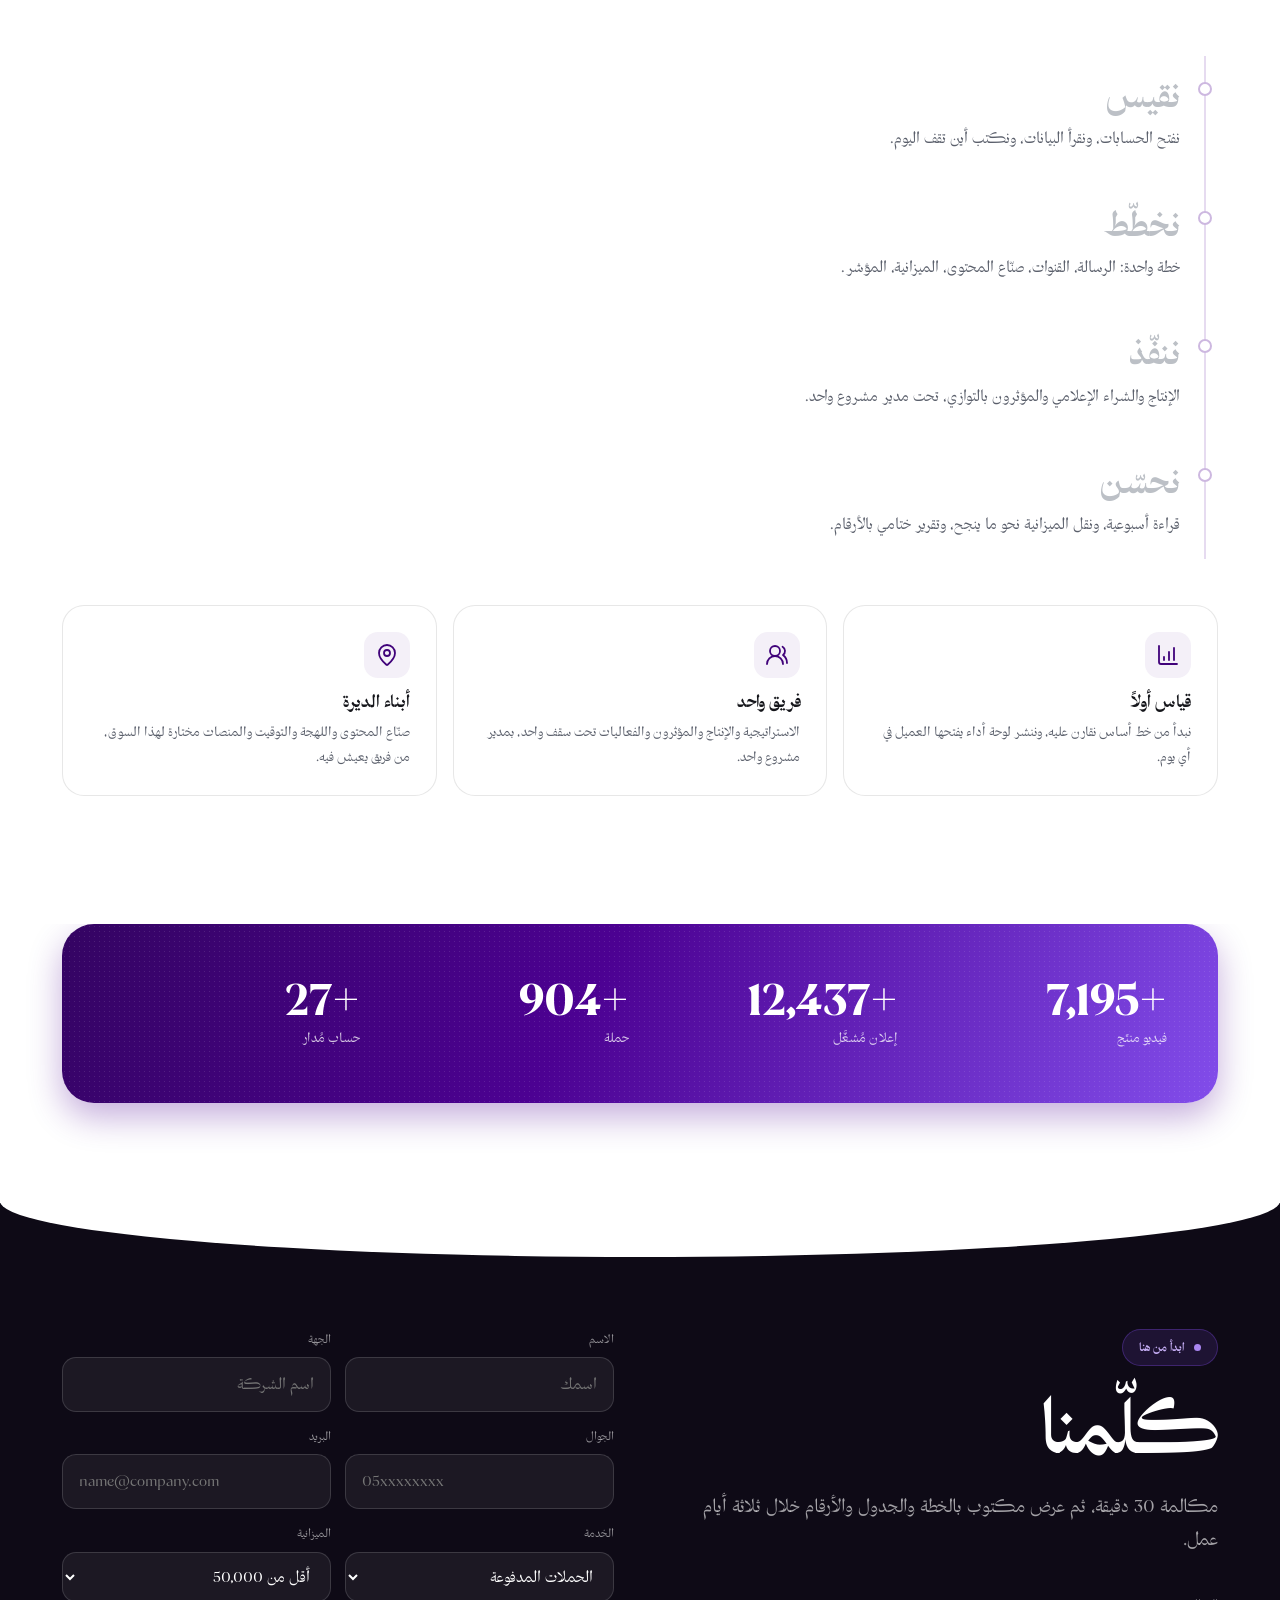
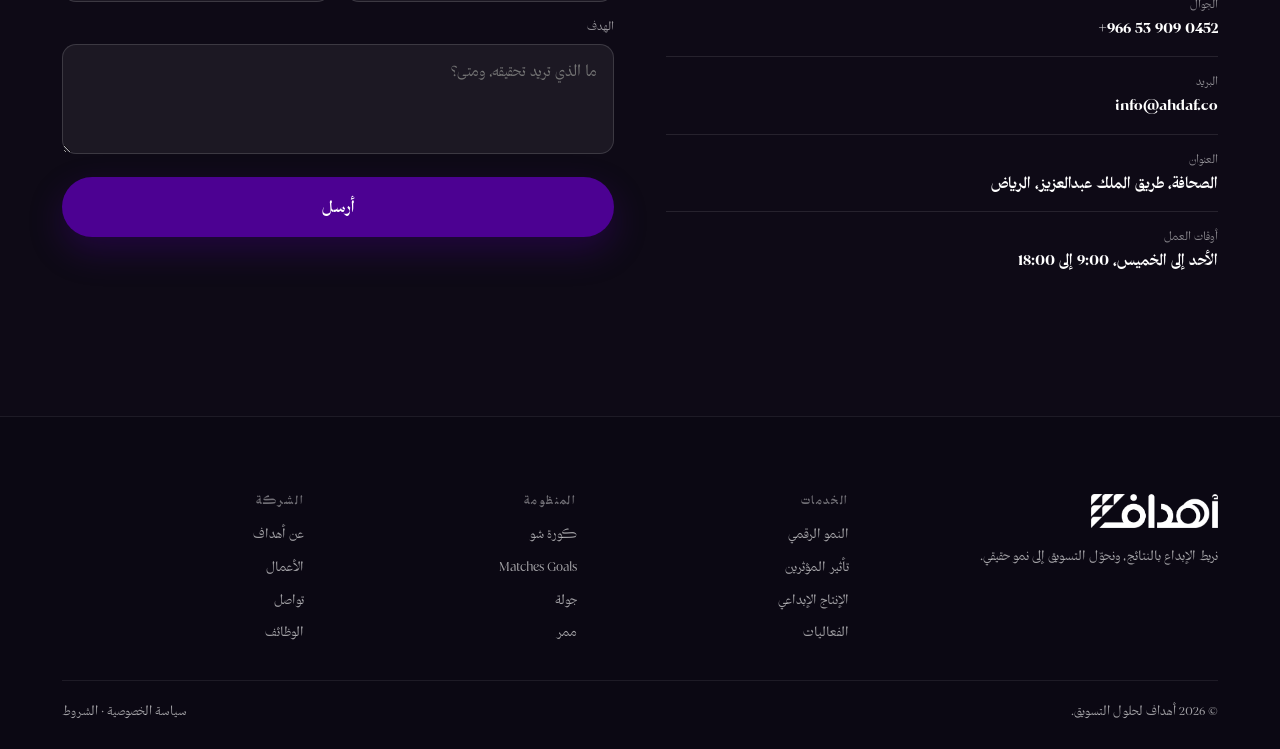
==== commit e91cef18: "أيقونات Lucide الرسمية بدل المرسومة يدوياً كروت لماذا أهداف: chart-column-increasing و users-round و" ====
--- a/site.html
+++ b/site.html
@@ -491,7 +491,8 @@
 .why{padding:26px;border-radius:var(--r-lg);border:1px solid var(--line);background:#fff}
 .why .ic{width:46px;height:46px;border-radius:var(--r-md);background:var(--p-50);color:var(--p-600);
   display:grid;place-items:center;margin-bottom:14px}
-.why .ic svg{width:22px;height:22px;stroke:currentColor;fill:none;stroke-width:1.8;stroke-linecap:round;stroke-linejoin:round}
+/* أيقونات Lucide الرسمية (ISC) v1.39 */
+.why .ic svg{width:24px;height:24px;stroke:currentColor;fill:none;stroke-width:1.8;stroke-linecap:round;stroke-linejoin:round}
 .why h3{font-size:1.1rem;margin-bottom:8px}
 .why p{font-size:.9rem;color:var(--ink-2)}
 
@@ -998,13 +999,13 @@
     </div>
 
     <div class="why-grid rv" style="margin-top:40px">
-      <div class="why"><div class="ic"><svg viewBox="0 0 24 24"><path d="M4 19V5m0 14h16M8 15V9m4 6V6m4 9v-4"/></svg></div>
+      <div class="why"><div class="ic"><svg viewBox="0 0 24 24"><path d="M13 17V9"/><path d="M18 17V5"/><path d="M3 3v16a2 2 0 0 0 2 2h16"/><path d="M8 17v-3"/></svg></div>
         <h3 data-en="Measured">قياس أولاً</h3>
         <p data-en="We start from a baseline, and publish a live dashboard the client can open any day.">نبدأ من خط أساس نقارن عليه، وننشر لوحة أداء يفتحها العميل في أي يوم.</p></div>
-      <div class="why"><div class="ic"><svg viewBox="0 0 24 24"><circle cx="9" cy="8" r="3.4"/><path d="M2.5 20c0-3.6 3-5.6 6.5-5.6s6.5 2 6.5 5.6M17 11.5a3 3 0 1 0 0-6M18 20c0-2.4-.9-4-2.4-5"/></svg></div>
+      <div class="why"><div class="ic"><svg viewBox="0 0 24 24"><path d="M18 21a8 8 0 0 0-16 0"/><circle cx="10" cy="8" r="5"/><path d="M22 20c0-3.37-2-6.5-4-8a5 5 0 0 0-.45-8.3"/></svg></div>
         <h3 data-en="One team">فريق واحد</h3>
         <p data-en="Strategy, production, influencers and events under one roof, with one project manager.">الاستراتيجية والإنتاج والمؤثرون والفعاليات تحت سقف واحد، بمدير مشروع واحد.</p></div>
-      <div class="why"><div class="ic"><svg viewBox="0 0 24 24"><path d="M12 3v18M5 8l7-5 7 5v8l-7 5-7-5z"/></svg></div>
+      <div class="why"><div class="ic"><svg viewBox="0 0 24 24"><path d="M20 10c0 4.993-5.539 10.193-7.399 11.799a1 1 0 0 1-1.202 0C9.539 20.193 4 14.993 4 10a8 8 0 0 1 16 0"/><circle cx="12" cy="10" r="3"/></svg></div>
         <h3 data-en="Sons of the land">أبناء الديرة</h3>
         <p data-en="Creators, dialect, timing and platforms chosen for this market, by a team that lives in it.">صنّاع المحتوى واللهجة والتوقيت والمنصات مختارة لهذا السوق، من فريق يعيش فيه.</p></div>
     </div>
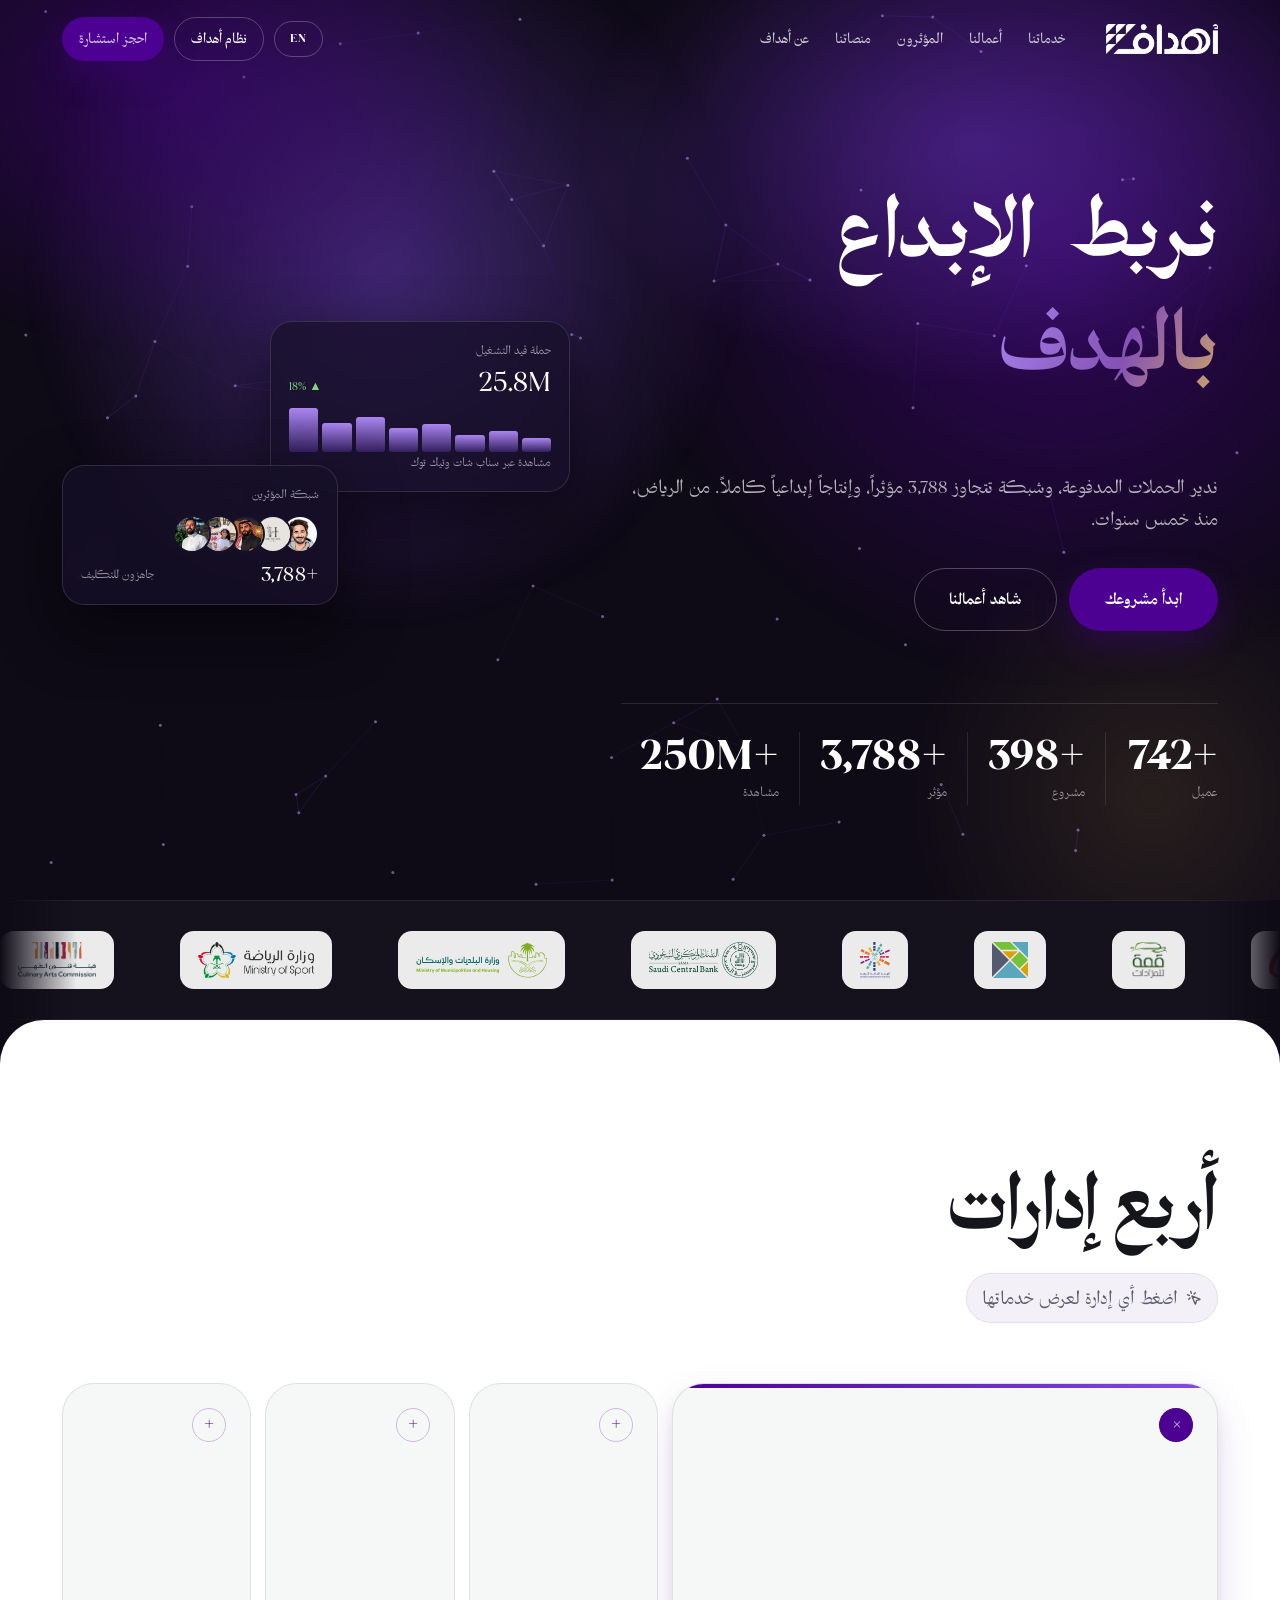
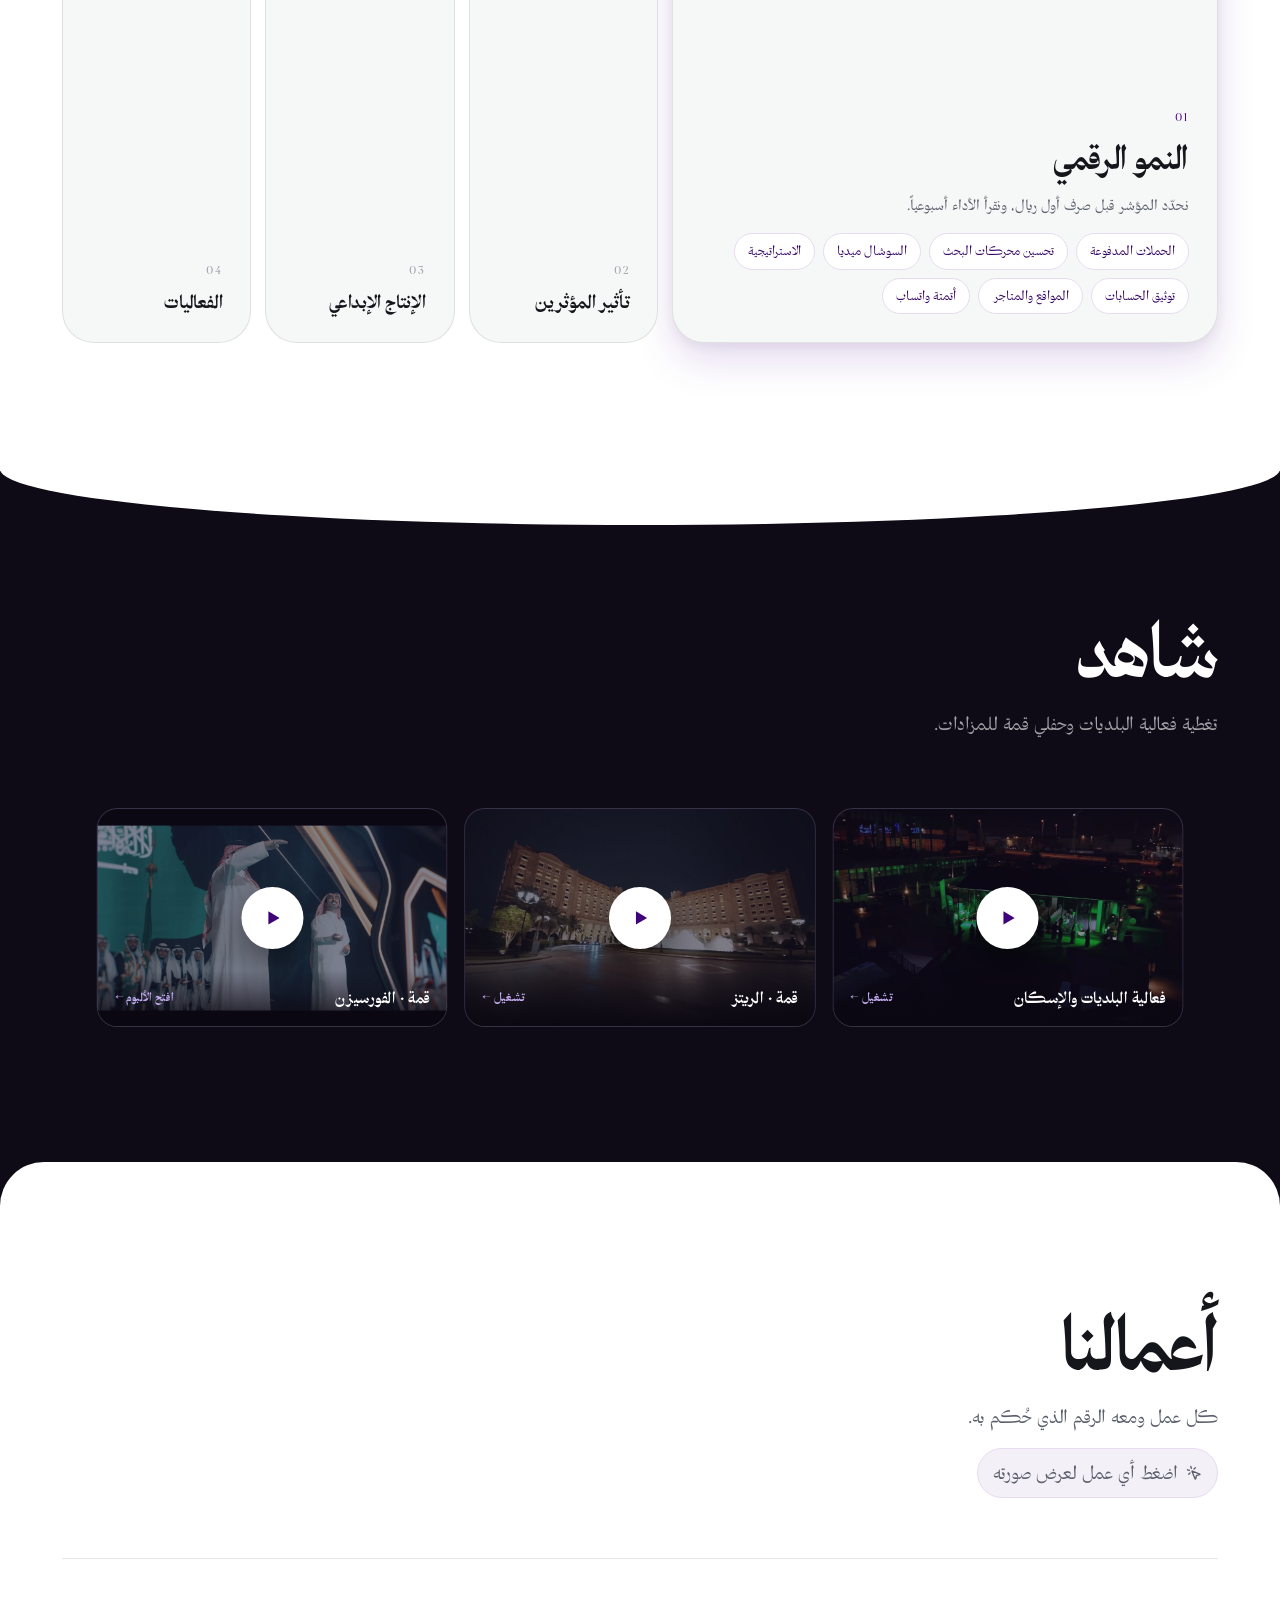
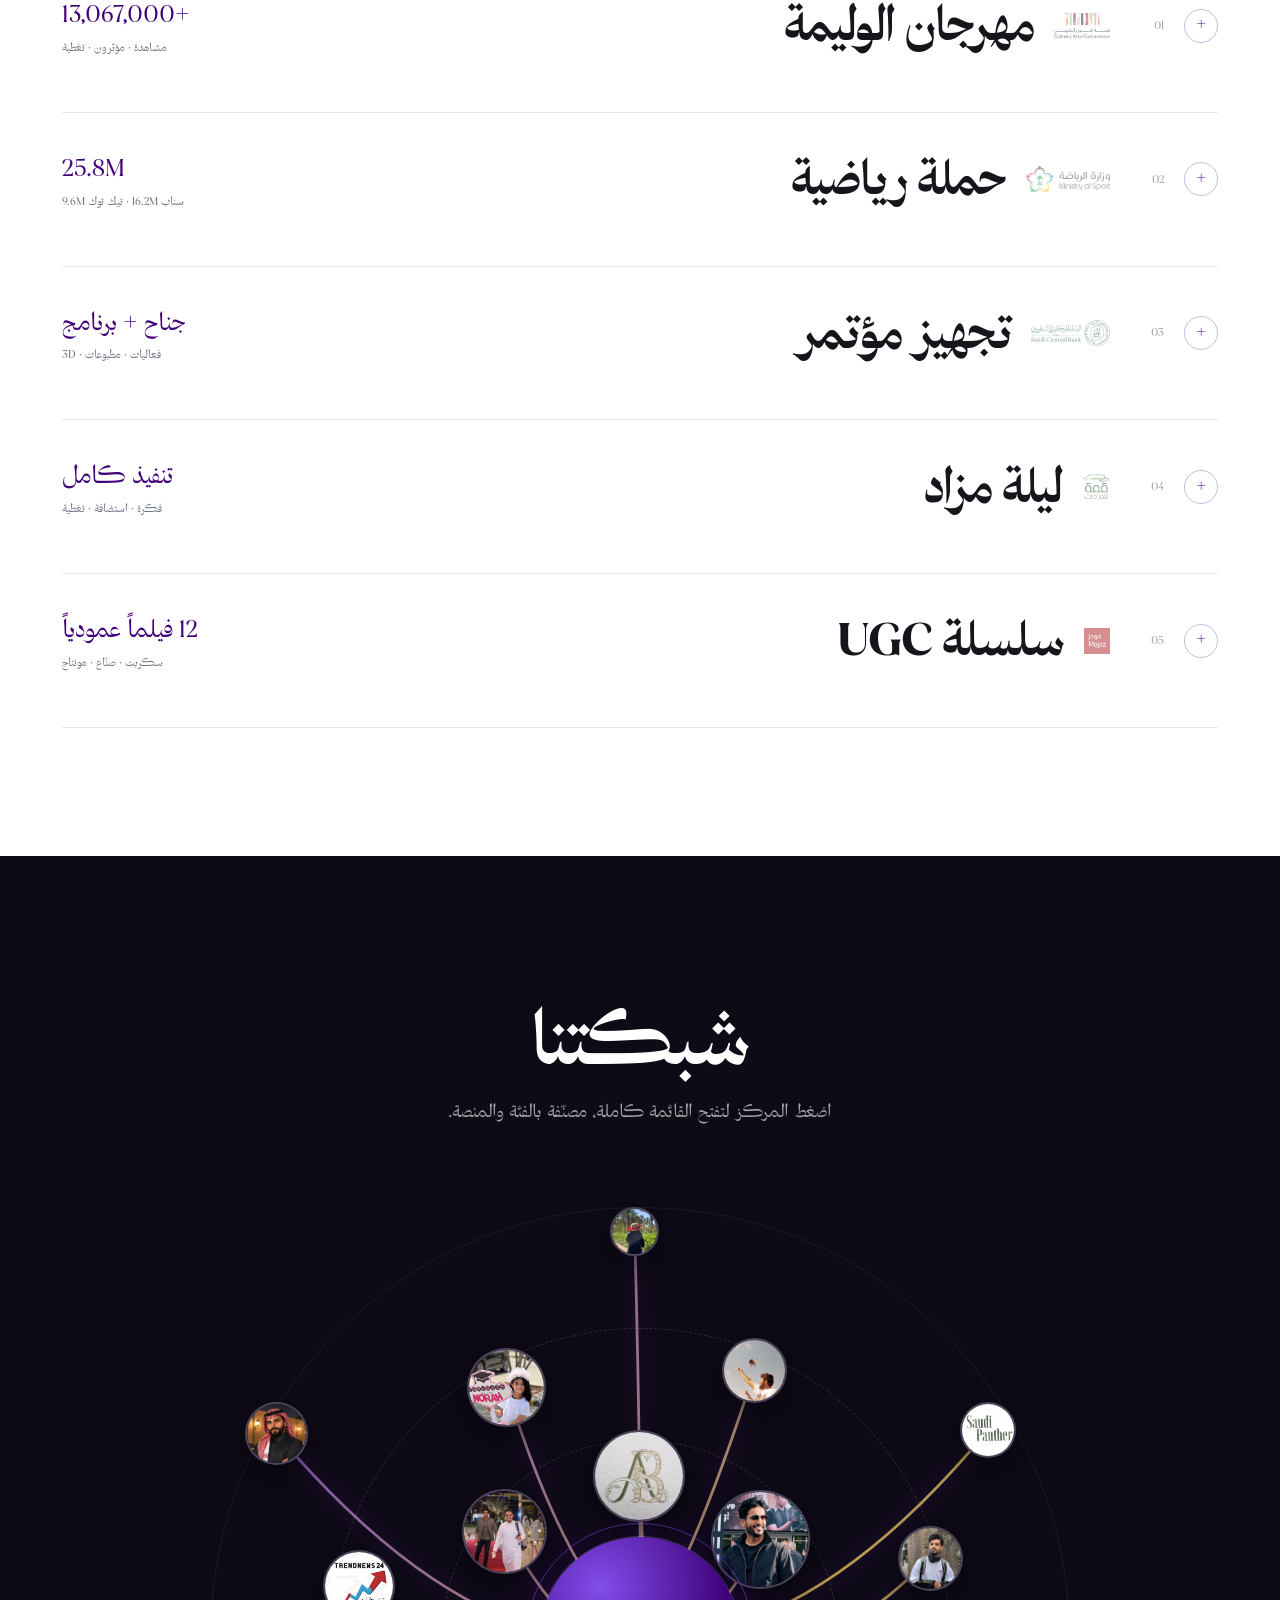
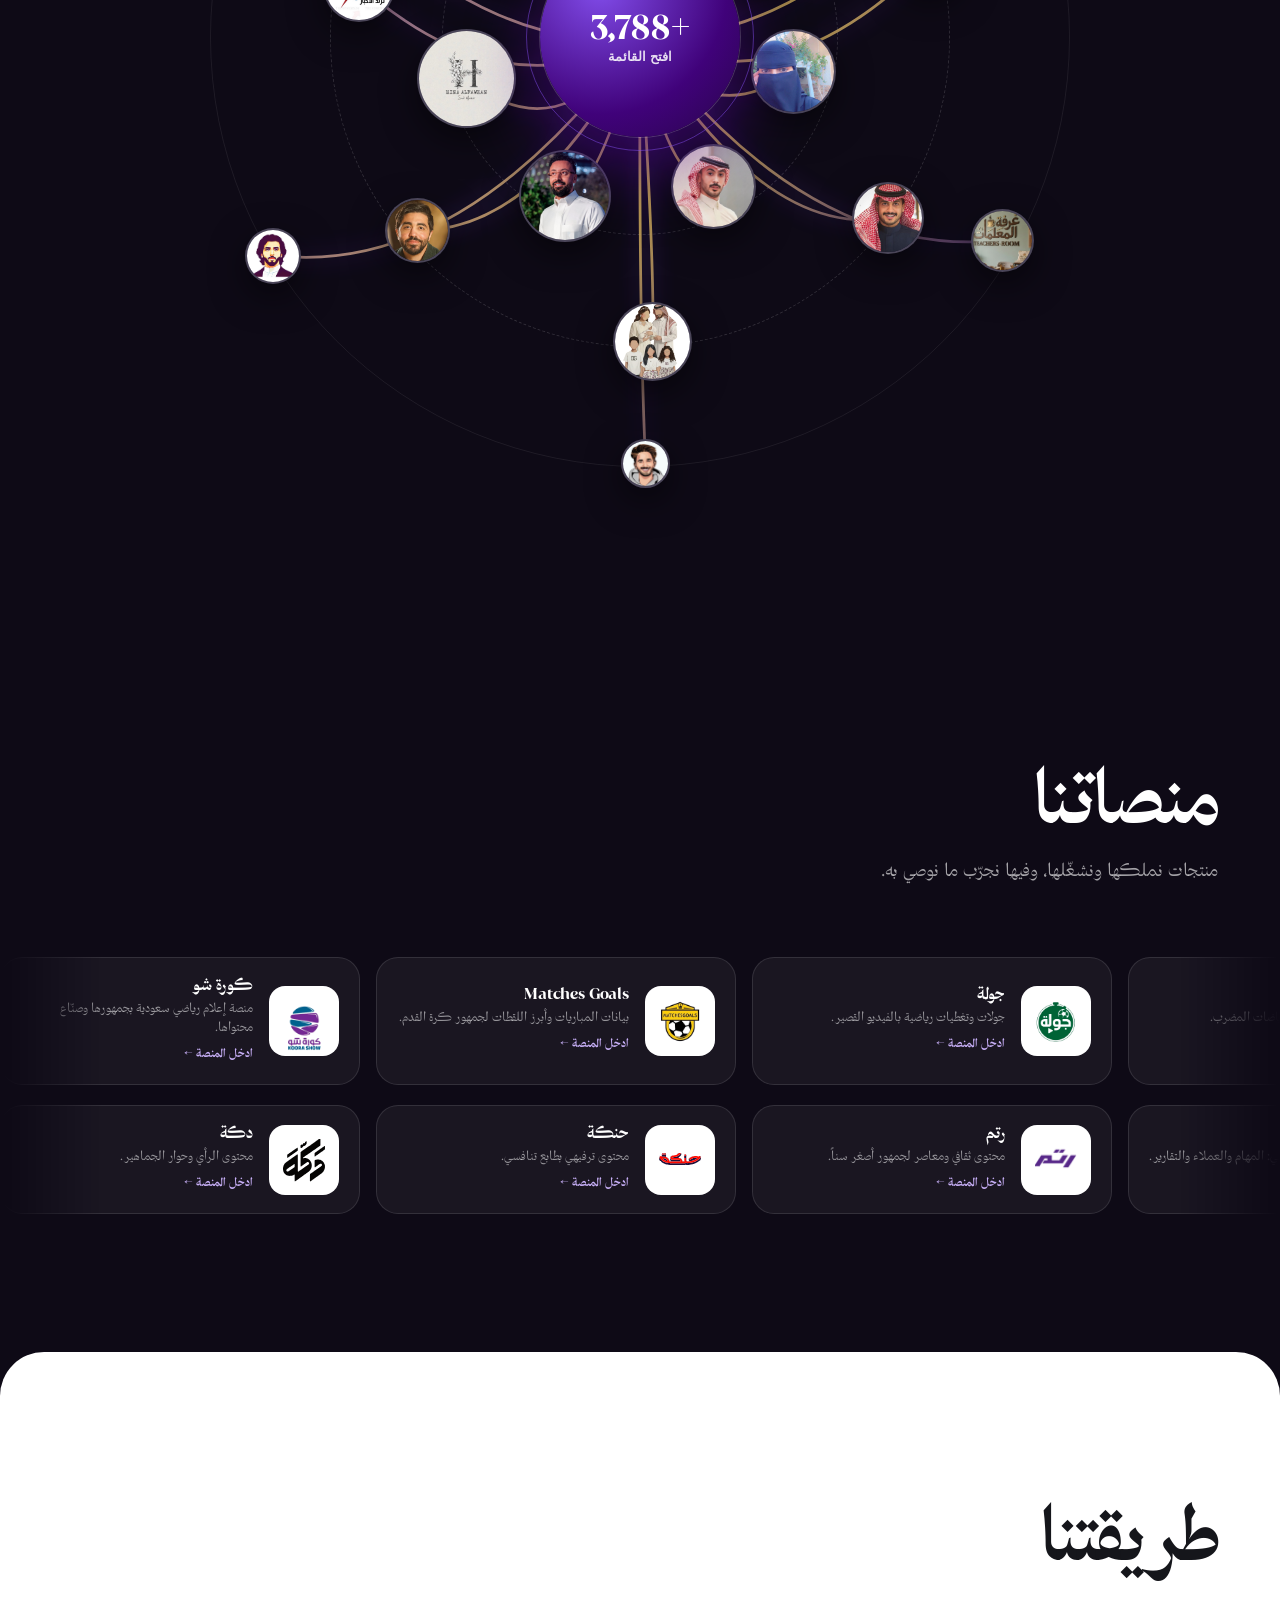
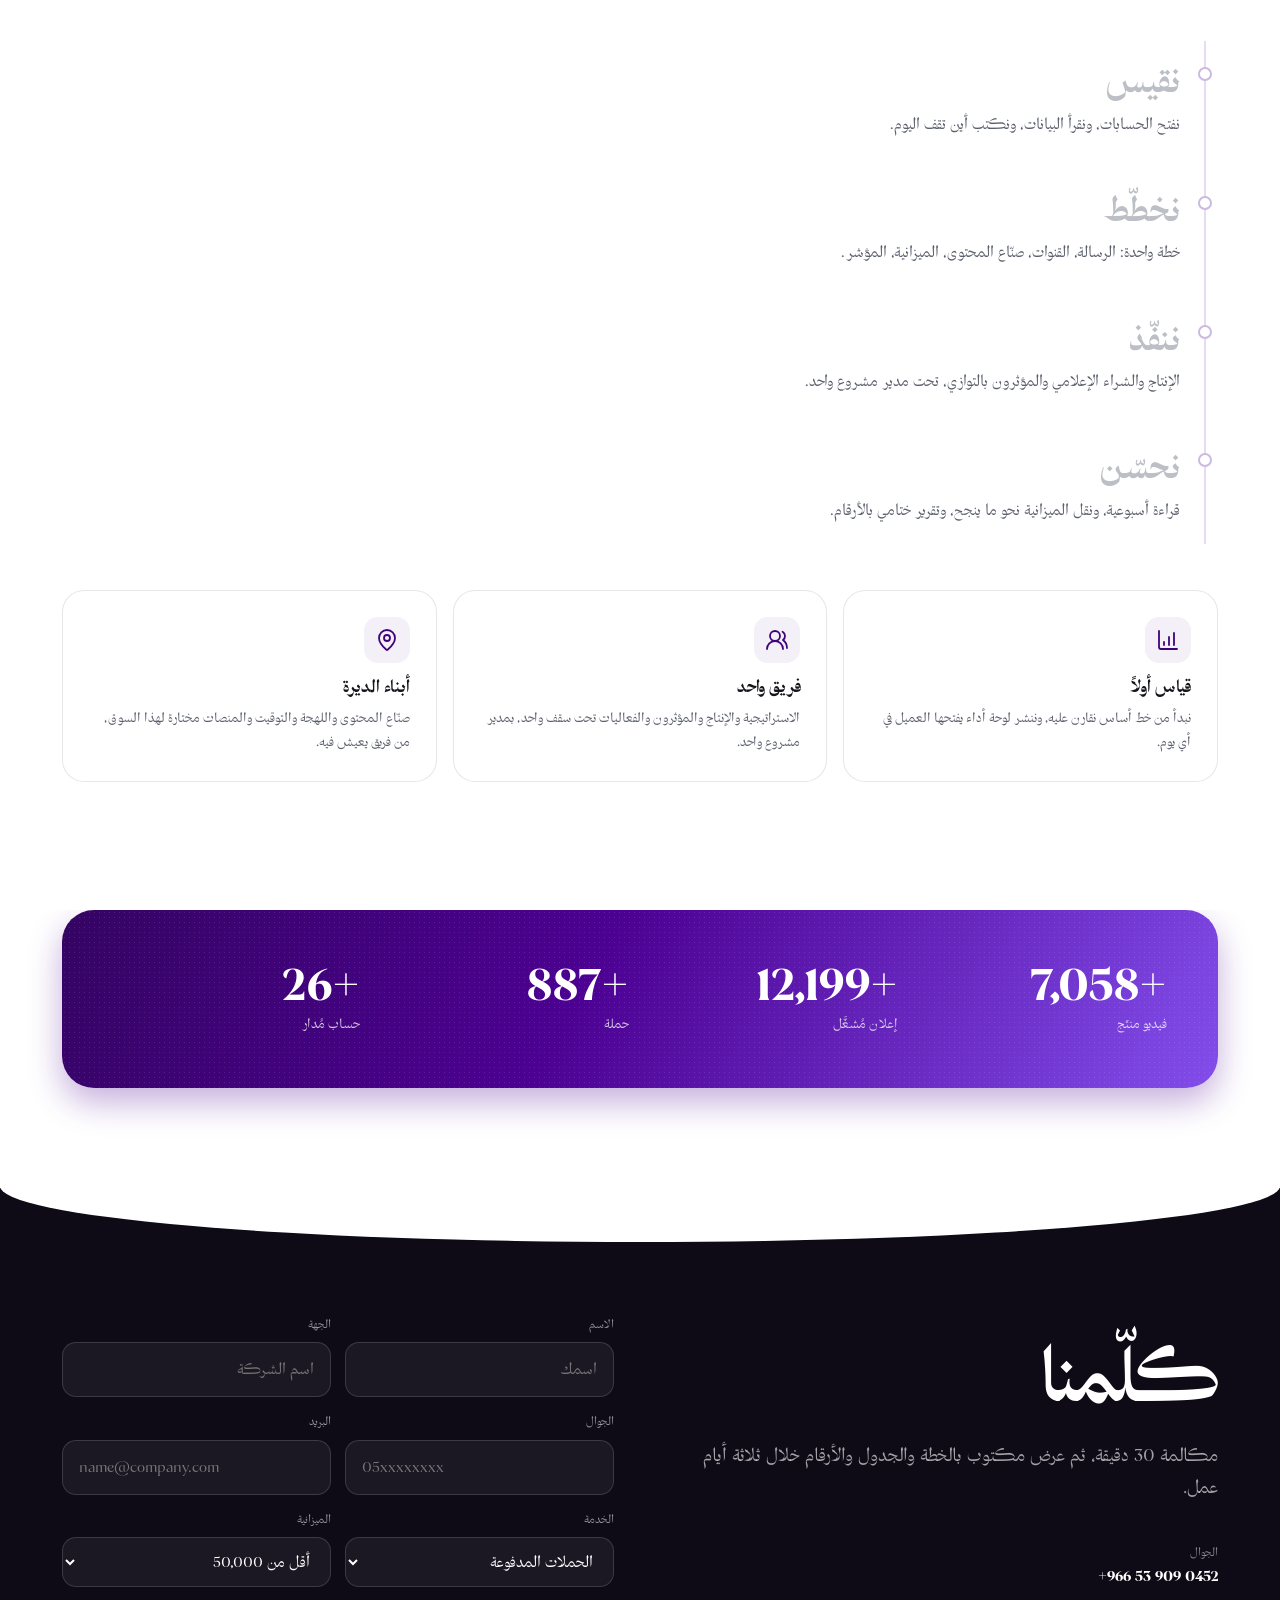
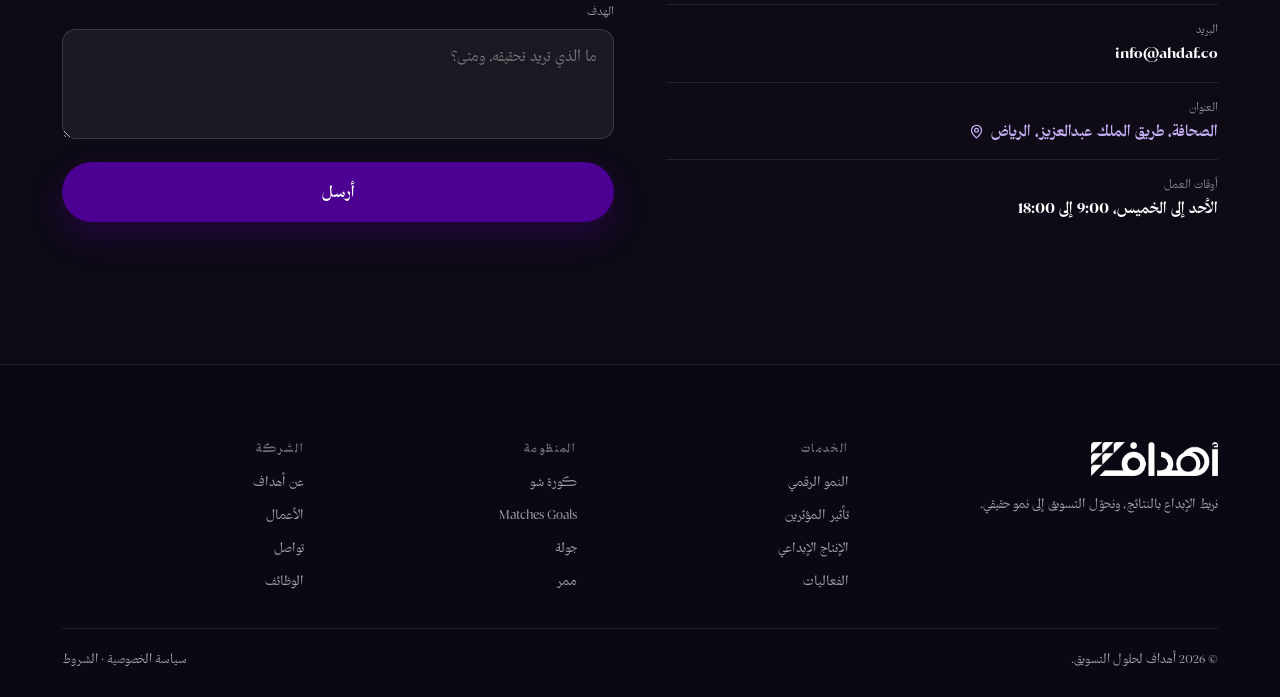
==== commit 15f6b249: "إشارات ضغط واضحة، حذف مربعات العناوين، وإصلاح شعارات العملاء - حذف كل مربعات eyebrow (٨) - ملاحظة ال" ====
--- a/site.html
+++ b/site.html
@@ -26,13 +26,7 @@
 #bar{position:fixed;inset-block-start:0;inset-inline-start:0;height:3px;width:0;z-index:99;
   background:linear-gradient(90deg,var(--p-500),var(--s-400),var(--g-500))}
 
-.eyebrow{display:inline-flex;align-items:center;gap:9px;padding:7px 16px;border-radius:var(--r-full);
-  background:rgba(130,77,235,.14);border:1px solid rgba(130,77,235,.32);color:#C7AFF6;
-  font-size:.78rem;font-weight:600}
-.light .eyebrow{background:var(--p-50);border-color:var(--p-100);color:var(--p-600)}
-.eyebrow i{width:7px;height:7px;border-radius:50%;background:var(--s-400);display:block;
-  animation:pulse 2.4s ease-in-out infinite}
-@keyframes pulse{0%,100%{opacity:1;transform:scale(1)}50%{opacity:.35;transform:scale(.7)}}
+.light @keyframes pulse{0%,100%{opacity:1;transform:scale(1)}50%{opacity:.35;transform:scale(.7)}}
 
 .sec-head{max-width:760px;margin-bottom:clamp(34px,5vw,60px)}
 .sec-head h2{font-size:clamp(2.6rem,6vw,5rem);margin:18px 0 16px;letter-spacing:-.03em;line-height:1}
@@ -137,9 +131,10 @@
 .marquee-track{display:flex;gap:66px;width:max-content;animation:slide 34s linear infinite}
 .marquee:hover .marquee-track{animation-play-state:paused}
 @keyframes slide{from{transform:translateX(0)}to{transform:translateX(-50%)}}
-.marquee img{height:46px;width:auto;object-fit:contain;opacity:.62;
-  filter:brightness(0) invert(1);transition:filter .4s var(--ease),opacity .4s,transform .4s var(--ease)}
-.marquee img:hover{filter:none;opacity:1;transform:scale(1.12)}
+.marquee img{height:36px;width:auto;object-fit:contain;background:#fff;padding:11px 18px;
+  border-radius:14px;box-sizing:content-box;opacity:.92;
+  transition:opacity .35s var(--ease),transform .35s var(--ease),box-shadow .35s var(--ease)}
+.marquee img:hover{opacity:1;transform:translateY(-4px);box-shadow:0 14px 34px rgba(76,1,146,.45)}
 
 /* ================= الخدمات: ألواح تتمدّد ================= */
 .panels{display:flex;gap:14px;height:min(560px,72vh)}
@@ -148,10 +143,10 @@
   border:1px solid var(--line);background:var(--paper-2);
   transition:flex 1s var(--ease),box-shadow .6s var(--ease)}
 .panel.open{flex:2.9;box-shadow:var(--sh-3)}
-.panel .inner{position:absolute;inset:0;padding:28px;display:flex;flex-direction:column;justify-content:space-between}
-.panel .no{font-family:var(--font-display);font-size:clamp(2.6rem,4vw,4.4rem);line-height:1;color:var(--p-100);
+.panel .inner{position:absolute;inset:0;padding:28px;display:flex;flex-direction:column;justify-content:flex-end}
+.panel .no{font-family:var(--font-label);font-size:.72rem;letter-spacing:.16em;color:var(--n-400);
   transition:color .6s var(--ease)}
-.panel.open .no{color:var(--p-200)}
+.panel.open .no{color:var(--p-500)}
 .panel .grow-wrap{margin-top:auto}
 .panel h3{font-size:clamp(1.05rem,1.5vw,1.4rem);margin:10px 0 0;line-height:1.25}
 .panel.open h3{font-size:clamp(1.4rem,2.6vw,2.2rem)}
@@ -172,6 +167,20 @@
   .panel h3{font-size:1.2rem;margin:4px 0 0}
   .panel.open .body{max-height:520px}
 }
+
+/* إشارة «اضغط» — العميل ما يعرف إن العنصر تفاعلي إلا إذا شفناه له */
+.cue{width:34px;height:34px;flex:none;border-radius:50%;border:1.5px solid var(--p-200);
+  color:var(--p-600);display:grid;place-items:center;font-size:1.15rem;line-height:1;
+  transition:transform .45s var(--ease),background .35s,color .35s,border-color .35s}
+.workrow:hover .cue,.panel:hover .cue{background:var(--p-500);color:#fff;border-color:var(--p-500)}
+.workrow.open .cue,.panel.open .cue{background:var(--p-500);color:#fff;border-color:var(--p-500);
+  transform:rotate(45deg)}
+.panel .cue{position:absolute;inset-block-start:24px;inset-inline-start:24px;z-index:2}
+.hint{display:inline-flex;align-items:center;gap:8px;font-size:.86rem;color:var(--p-600);
+  background:var(--p-50);border:1px solid var(--p-100);padding:8px 15px;border-radius:var(--r-full);
+  margin-top:14px}
+.hint svg{width:16px;height:16px;stroke:currentColor;fill:none;stroke-width:2;
+  stroke-linecap:round;stroke-linejoin:round}
 
 /* ================= الشوريل: شبكة مقاطع ================= */
 .reels{display:grid;grid-template-columns:repeat(3,1fr);gap:18px}
@@ -227,16 +236,16 @@
   transition:opacity .3s}
 .workrow:hover .cbrand{opacity:1}
 @media(max-width:720px){.workrow .cbrand{display:none}.workrow .meta{margin-inline-start:auto}}
-.wshot{display:none}
+.wshot{flex:0 0 100%;max-height:0;overflow:hidden;transition:max-height .7s var(--ease)}
+.workrow.open .wshot{max-height:340px}
+.wshot img{width:100%;height:300px;object-fit:cover;border-radius:var(--r-md);margin-top:16px;
+  transform:translateX(-56px);opacity:0;
+  transition:transform .7s var(--ease) .05s,opacity .55s .05s}
+.workrow.open .wshot img{transform:none;opacity:1}
+.workrow.open h3{color:var(--p-600)}
 @media(max-width:900px){
-  .wshot{display:block;flex:0 0 100%;max-height:0;overflow:hidden;
-    transition:max-height .65s var(--ease)}
   .workrow.open .wshot{max-height:240px}
-  .wshot img{width:100%;height:196px;object-fit:cover;border-radius:var(--r-md);margin-top:14px;
-    transform:translateX(-46px);opacity:0;
-    transition:transform .65s var(--ease) .05s,opacity .5s .05s}
-  .workrow.open .wshot img{transform:none;opacity:1}
-  .workrow.open h3{color:var(--p-600)}
+  .wshot img{height:196px;transform:translateX(-46px)}
 }
 #wprev{position:fixed;right:auto;width:min(360px,32vw);aspect-ratio:4/3;border-radius:var(--r-lg);overflow:hidden;
   pointer-events:none;z-index:40;opacity:0;transform:translate(-50%,-50%) scale(.9);
@@ -575,7 +584,6 @@
   <div class="wrap">
     <div class="hero-grid">
       <div>
-        <span class="eyebrow"><i></i><span data-en="Performance-driven growth agency">وكالة نمو تعتمد على الأداء</span></span>
         <h1><span class="word"><b data-en="We connect creativity">نربط الإبداع</b></span> <span class="word"><b class="grad-text" data-en="to purpose">بالهدف</b></span></h1>
         <p class="lead" data-en="We run paid campaigns, a network of 3,788+ influencers, and full creative production. From Riyadh, for five years.">
           ندير الحملات المدفوعة، وشبكة تتجاوز 3,788 مؤثراً، وإنتاجاً إبداعياً كاملاً. من الرياض، منذ خمس سنوات.
@@ -625,38 +633,38 @@
 <!-- ============================ العملاء ============================ -->
 <div class="marquee">
   <div class="marquee-track">
-    <img src="assets/logos/culinary.png" alt="هيئة فنون الطهي" loading="lazy">
-    <img src="assets/logos/mos.png" alt="وزارة الرياضة" loading="lazy">
-    <img src="assets/logos/momah.svg" alt="وزارة البلديات والإسكان" loading="lazy">
-    <img src="assets/logos/sama.png" alt="البنك المركزي السعودي" loading="lazy">
-    <img src="assets/logos/gea.svg" alt="الهيئة العامة للترفيه" loading="lazy">
-    <img src="assets/logos/elm.svg" alt="علم" loading="lazy">
-    <img src="assets/logos/qemah.png" alt="قمة للمزادات" loading="lazy">
-    <img src="assets/logos/cocacola.svg" alt="كوكاكولا" loading="lazy">
-    <img src="assets/logos/lays.svg" alt="ليز" loading="lazy">
-    <img src="assets/logos/mcdonalds.svg" alt="ماكدونالدز" loading="lazy">
-    <img src="assets/logos/adidas.svg" alt="أديداس" loading="lazy">
-    <img src="assets/logos/newbalance.svg" alt="نيو بالانس" loading="lazy">
-    <img src="assets/logos/ikea.svg" alt="إيكيا" loading="lazy">
-    <img src="assets/logos/dominos.svg" alt="دومينوز" loading="lazy">
-    <img src="assets/logos/jahez.svg" alt="جاهز" loading="lazy">
-    <img src="assets/logos/rollsroyce.svg" alt="رولز رويس" loading="lazy">
-    <img src="assets/logos/culinary.png" alt="هيئة فنون الطهي" loading="lazy">
-    <img src="assets/logos/mos.png" alt="وزارة الرياضة" loading="lazy">
-    <img src="assets/logos/momah.svg" alt="وزارة البلديات والإسكان" loading="lazy">
-    <img src="assets/logos/sama.png" alt="البنك المركزي السعودي" loading="lazy">
-    <img src="assets/logos/gea.svg" alt="الهيئة العامة للترفيه" loading="lazy">
-    <img src="assets/logos/elm.svg" alt="علم" loading="lazy">
-    <img src="assets/logos/qemah.png" alt="قمة للمزادات" loading="lazy">
-    <img src="assets/logos/cocacola.svg" alt="كوكاكولا" loading="lazy">
-    <img src="assets/logos/lays.svg" alt="ليز" loading="lazy">
-    <img src="assets/logos/mcdonalds.svg" alt="ماكدونالدز" loading="lazy">
-    <img src="assets/logos/adidas.svg" alt="أديداس" loading="lazy">
-    <img src="assets/logos/newbalance.svg" alt="نيو بالانس" loading="lazy">
-    <img src="assets/logos/ikea.svg" alt="إيكيا" loading="lazy">
-    <img src="assets/logos/dominos.svg" alt="دومينوز" loading="lazy">
-    <img src="assets/logos/jahez.svg" alt="جاهز" loading="lazy">
-    <img src="assets/logos/rollsroyce.svg" alt="رولز رويس" loading="lazy">
+    <img src="assets/logos/culinary.png" alt="هيئة فنون الطهي">
+    <img src="assets/logos/mos.png" alt="وزارة الرياضة">
+    <img src="assets/logos/momah.svg" alt="وزارة البلديات والإسكان">
+    <img src="assets/logos/sama.png" alt="البنك المركزي السعودي">
+    <img src="assets/logos/gea.svg" alt="الهيئة العامة للترفيه">
+    <img src="assets/logos/elm.svg" alt="علم">
+    <img src="assets/logos/qemah.png" alt="قمة للمزادات">
+    <img src="assets/logos/cocacola.svg" alt="كوكاكولا">
+    <img src="assets/logos/lays.svg" alt="ليز">
+    <img src="assets/logos/mcdonalds.svg" alt="ماكدونالدز">
+    <img src="assets/logos/adidas.svg" alt="أديداس">
+    <img src="assets/logos/newbalance.svg" alt="نيو بالانس">
+    <img src="assets/logos/ikea.svg" alt="إيكيا">
+    <img src="assets/logos/dominos.svg" alt="دومينوز">
+    <img src="assets/logos/jahez.svg" alt="جاهز">
+    <img src="assets/logos/rollsroyce.svg" alt="رولز رويس">
+    <img src="assets/logos/culinary.png" alt="هيئة فنون الطهي">
+    <img src="assets/logos/mos.png" alt="وزارة الرياضة">
+    <img src="assets/logos/momah.svg" alt="وزارة البلديات والإسكان">
+    <img src="assets/logos/sama.png" alt="البنك المركزي السعودي">
+    <img src="assets/logos/gea.svg" alt="الهيئة العامة للترفيه">
+    <img src="assets/logos/elm.svg" alt="علم">
+    <img src="assets/logos/qemah.png" alt="قمة للمزادات">
+    <img src="assets/logos/cocacola.svg" alt="كوكاكولا">
+    <img src="assets/logos/lays.svg" alt="ليز">
+    <img src="assets/logos/mcdonalds.svg" alt="ماكدونالدز">
+    <img src="assets/logos/adidas.svg" alt="أديداس">
+    <img src="assets/logos/newbalance.svg" alt="نيو بالانس">
+    <img src="assets/logos/ikea.svg" alt="إيكيا">
+    <img src="assets/logos/dominos.svg" alt="دومينوز">
+    <img src="assets/logos/jahez.svg" alt="جاهز">
+    <img src="assets/logos/rollsroyce.svg" alt="رولز رويس">
   </div>
 </div>
 
@@ -664,14 +672,14 @@
 <section class="sec light" id="services">
   <div class="wrap">
     <div class="sec-head rv">
-      <span class="eyebrow"><i></i><span data-en="Services">الخدمات</span></span>
       <h2 data-en="Four divisions">أربع إدارات</h2>
-      <p data-en="Hover a division to open it.">مرّر على أي إدارة لتفتح.</p>
+      <p class="hint" data-en="Tap any division to see its services"><svg viewBox="0 0 24 24"><path d="M14 4.1 12 6"/><path d="m5.1 8-2.9-.8"/><path d="m6 12-1.9 2"/><path d="M7.2 2.2 8 5.1"/><path d="M9.037 9.69a.498.498 0 0 1 .653-.653l11 4.5a.5.5 0 0 1-.074.949l-4.349 1.041a1 1 0 0 0-.74.739l-1.04 4.35a.5.5 0 0 1-.95.074z"/></svg><span data-en="Tap any division to see its services">اضغط أي إدارة لعرض خدماتها</span></p>
     </div>
 
     <div class="panels rv" id="panels">
       <article class="panel open">
         <div class="inner">
+          <span class="cue">+</span>
           <div class="no">01</div>
           <h3 data-en="Digital Growth">النمو الرقمي</h3>
           <div class="body">
@@ -688,6 +696,7 @@
 
       <article class="panel">
         <div class="inner">
+          <span class="cue">+</span>
           <div class="no">02</div>
           <h3 data-en="Influencers">تأثير المؤثرين</h3>
           <div class="body">
@@ -703,6 +712,7 @@
 
       <article class="panel">
         <div class="inner">
+          <span class="cue">+</span>
           <div class="no">03</div>
           <h3 data-en="Production">الإنتاج الإبداعي</h3>
           <div class="body">
@@ -720,6 +730,7 @@
 
       <article class="panel">
         <div class="inner">
+          <span class="cue">+</span>
           <div class="no">04</div>
           <h3 data-en="Events">الفعاليات</h3>
           <div class="body">
@@ -741,7 +752,6 @@
 <section class="sec" data-scene="reel">
   <div class="wrap">
     <div class="sec-head rv">
-      <span class="eyebrow"><i></i><span data-en="Showreel">الشوريل</span></span>
       <h2 data-en="Watch">شاهد</h2>
       <p data-en="Coverage of the Municipalities event and the two Qimmah auction galas.">تغطية فعالية البلديات وحفلي قمة للمزادات.</p>
     </div>
@@ -762,7 +772,7 @@
         <img src="assets/works/qemah-event.jpg" alt="">
         <span class="play"><svg width="26" height="26" viewBox="0 0 24 24" fill="currentColor"><path d="M8 5.5v13l11-6.5z"/></svg></span>
         <span class="cap">
-          <b data-en="Qimmah at Four Seasons">قمة · الفورسيزن</b>
+          <b data-en="Qimmah at The Ritz-Carlton">قمة · الريتز</b>
           <i class="go" data-en="Play ←">تشغيل ←</i>
         </span>
       </a>
@@ -772,7 +782,7 @@
         <img src="assets/works/qemah-ritz.jpg" alt="">
         <span class="play"><svg width="26" height="26" viewBox="0 0 24 24" fill="currentColor"><path d="M8 5.5v13l11-6.5z"/></svg></span>
         <span class="cap">
-          <b data-en="Qimmah at The Ritz-Carlton">قمة · الريتز</b>
+          <b data-en="Qimmah at Four Seasons">قمة · الفورسيزن</b>
           <i class="go" data-en="Open the album ←">افتح الألبوم ←</i>
         </span>
       </a>
@@ -785,13 +795,14 @@
 <section class="sec light" id="work">
   <div class="wrap">
     <div class="sec-head rv">
-      <span class="eyebrow"><i></i><span data-en="Selected work">مختارات</span></span>
       <h2 data-en="Our work">أعمالنا</h2>
       <p data-en="Each case carries the number it was judged by.">كل عمل ومعه الرقم الذي حُكم به.</p>
+      <p class="hint"><svg viewBox="0 0 24 24"><path d="M14 4.1 12 6"/><path d="m5.1 8-2.9-.8"/><path d="m6 12-1.9 2"/><path d="M7.2 2.2 8 5.1"/><path d="M9.037 9.69a.498.498 0 0 1 .653-.653l11 4.5a.5.5 0 0 1-.074.949l-4.349 1.041a1 1 0 0 0-.74.739l-1.04 4.35a.5.5 0 0 1-.95.074z"/></svg><span data-en="Tap any project to see its photo">اضغط أي عمل لعرض صورته</span></p>
     </div>
 
     <div class="worklist rv" id="worklist">
       <div class="workrow" data-img="assets/works/walimah-cover.jpg">
+        <span class="cue">+</span>
         <span class="idx">01</span>
         <img class="cbrand" src="assets/logos/culinary.png" alt="">
         <h3 data-en="Al Walimah Festival">مهرجان الوليمة</h3>
@@ -799,6 +810,7 @@
         <div class="wshot"><img src="assets/works/walimah-cover.jpg" alt="" loading="lazy"></div>
       </div>
       <div class="workrow" data-img="assets/works/mos-content.jpg">
+        <span class="cue">+</span>
         <span class="idx">02</span>
         <img class="cbrand" src="assets/logos/mos.png" alt="">
         <h3 data-en="Sports campaign">حملة رياضية</h3>
@@ -806,6 +818,7 @@
         <div class="wshot"><img src="assets/works/mos-content.jpg" alt="" loading="lazy"></div>
       </div>
       <div class="workrow" data-img="assets/works/sama-a.jpg">
+        <span class="cue">+</span>
         <span class="idx">03</span>
         <img class="cbrand" src="assets/logos/sama.png" alt="">
         <h3 data-en="Conference build">تجهيز مؤتمر</h3>
@@ -813,6 +826,7 @@
         <div class="wshot"><img src="assets/works/sama-a.jpg" alt="" loading="lazy"></div>
       </div>
       <div class="workrow" data-img="assets/works/qemah-event.jpg">
+        <span class="cue">+</span>
         <span class="idx">04</span>
         <img class="cbrand" src="assets/logos/qemah.png" alt="">
         <h3 data-en="Auction night">ليلة مزاد</h3>
@@ -820,6 +834,7 @@
         <div class="wshot"><img src="assets/works/qemah-event.jpg" alt="" loading="lazy"></div>
       </div>
       <div class="workrow" data-img="assets/works/mojaz1.jpg">
+        <span class="cue">+</span>
         <span class="idx">05</span>
         <img class="cbrand" src="assets/logos/mojaz.png" alt="">
         <h3 data-en="UGC series">سلسلة UGC</h3>
@@ -835,7 +850,6 @@
 <section class="sec" id="influencers" data-scene="inf">
   <div class="wrap">
     <div class="sec-head rv" style="text-align:center;margin-inline:auto">
-      <span class="eyebrow"><i></i><span data-en="Influencer network">شبكة المؤثرين</span></span>
       <h2 data-en="Our network">شبكتنا</h2>
       <p style="margin-inline:auto" data-en="Press the centre to open the full list, filtered by segment and platform.">
         اضغط المركز لتفتح القائمة كاملة، مصنّفة بالفئة والمنصة.</p>
@@ -964,7 +978,6 @@
 <section class="sec" id="ecosystem" data-scene="plat">
   <div class="wrap">
     <div class="sec-head rv">
-      <span class="eyebrow"><i></i><span data-en="The Ahdaf ecosystem">منظومة أهداف</span></span>
       <h2 data-en="Our platforms">منصاتنا</h2>
       <p data-en="Products we own and operate, where we test what we recommend.">منتجات نملكها ونشغّلها، وفيها نجرّب ما نوصي به.</p>
     </div>
@@ -978,7 +991,6 @@
 <section class="sec light" id="about">
   <div class="wrap">
     <div class="sec-head rv">
-      <span class="eyebrow"><i></i><span data-en="How we work">كيف نشتغل</span></span>
       <h2 data-en="How we work">طريقتنا</h2>
     </div>
 
@@ -1029,7 +1041,6 @@
   <div class="wrap">
     <div class="contact-grid">
       <div class="rv">
-        <span class="eyebrow"><i></i><span data-en="Start here">ابدأ من هنا</span></span>
         <h2 style="font-size:clamp(2.6rem,6vw,5rem);margin:18px 0 16px;letter-spacing:-.03em" data-en="Talk to us">كلّمنا</h2>
         <p style="color:rgba(255,255,255,.62);font-size:var(--fs-lead)"
            data-en="A 30-minute call, then a written proposal with the plan, the timeline and the expected numbers within three working days.">
@@ -1037,7 +1048,10 @@
         <ul class="contact-info">
           <li><div class="k" data-en="Phone">الجوال</div><div class="v" dir="ltr">+966 53 909 0452</div></li>
           <li><div class="k" data-en="Email">البريد</div><div class="v" dir="ltr">info@ahdaf.co</div></li>
-          <li><div class="k" data-en="Address">العنوان</div><div class="v" data-en="Al Sahafa, King Abdulaziz Road, Riyadh">الصحافة، طريق الملك عبدالعزيز، الرياض</div></li>
+          <li><div class="k" data-en="Address">العنوان</div><a class="v" href="https://maps.app.goo.gl/eMw1kQA67LTWmj5M7" target="_blank" rel="noopener"
+                 style="display:inline-flex;align-items:center;gap:7px;color:#C7AFF6"
+                 data-en="Al Sahafa, King Abdulaziz Road, Riyadh">الصحافة، طريق الملك عبدالعزيز، الرياض
+                 <svg width="15" height="15" viewBox="0 0 24 24" fill="none" stroke="currentColor" stroke-width="2" stroke-linecap="round" stroke-linejoin="round"><path d="M20 10c0 4.993-5.539 10.193-7.399 11.799a1 1 0 0 1-1.202 0C9.539 20.193 4 14.993 4 10a8 8 0 0 1 16 0"/><circle cx="12" cy="10" r="3"/></svg></a></li>
           <li style="border:0"><div class="k" data-en="Hours">أوقات العمل</div><div class="v" data-en="Sunday to Thursday, 9:00 to 18:00">الأحد إلى الخميس، 9:00 إلى 18:00</div></li>
         </ul>
       </div>
@@ -1525,7 +1539,6 @@
   let px = 0, py = 0, tx = 0, ty = 0, on = false;
   list.addEventListener('mousemove', e => { tx = e.clientX; ty = e.clientY; });
   list.addEventListener('click', e => {
-    if (innerWidth > 900) return;
     const row = e.target.closest('.workrow'); if (!row) return;
     const was = row.classList.contains('open');
     $$('.workrow', list).forEach(r => r.classList.remove('open'));
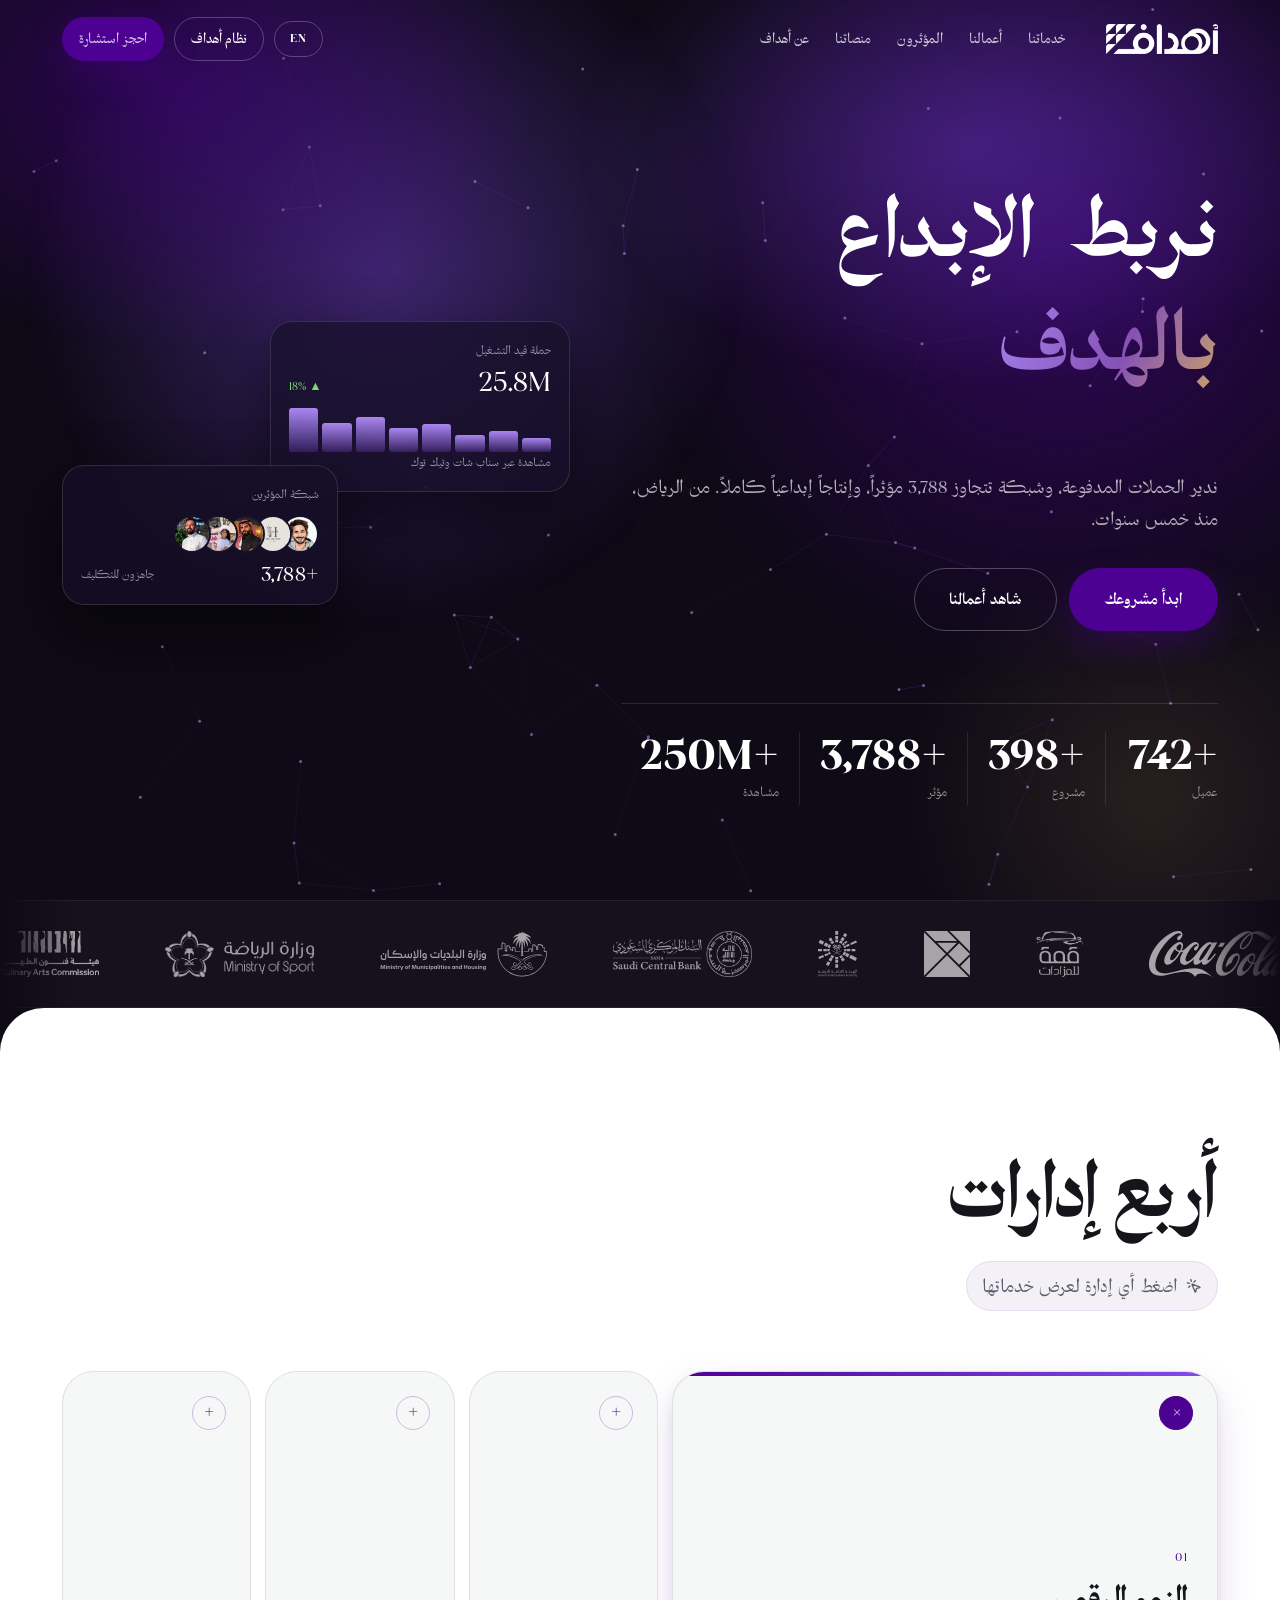
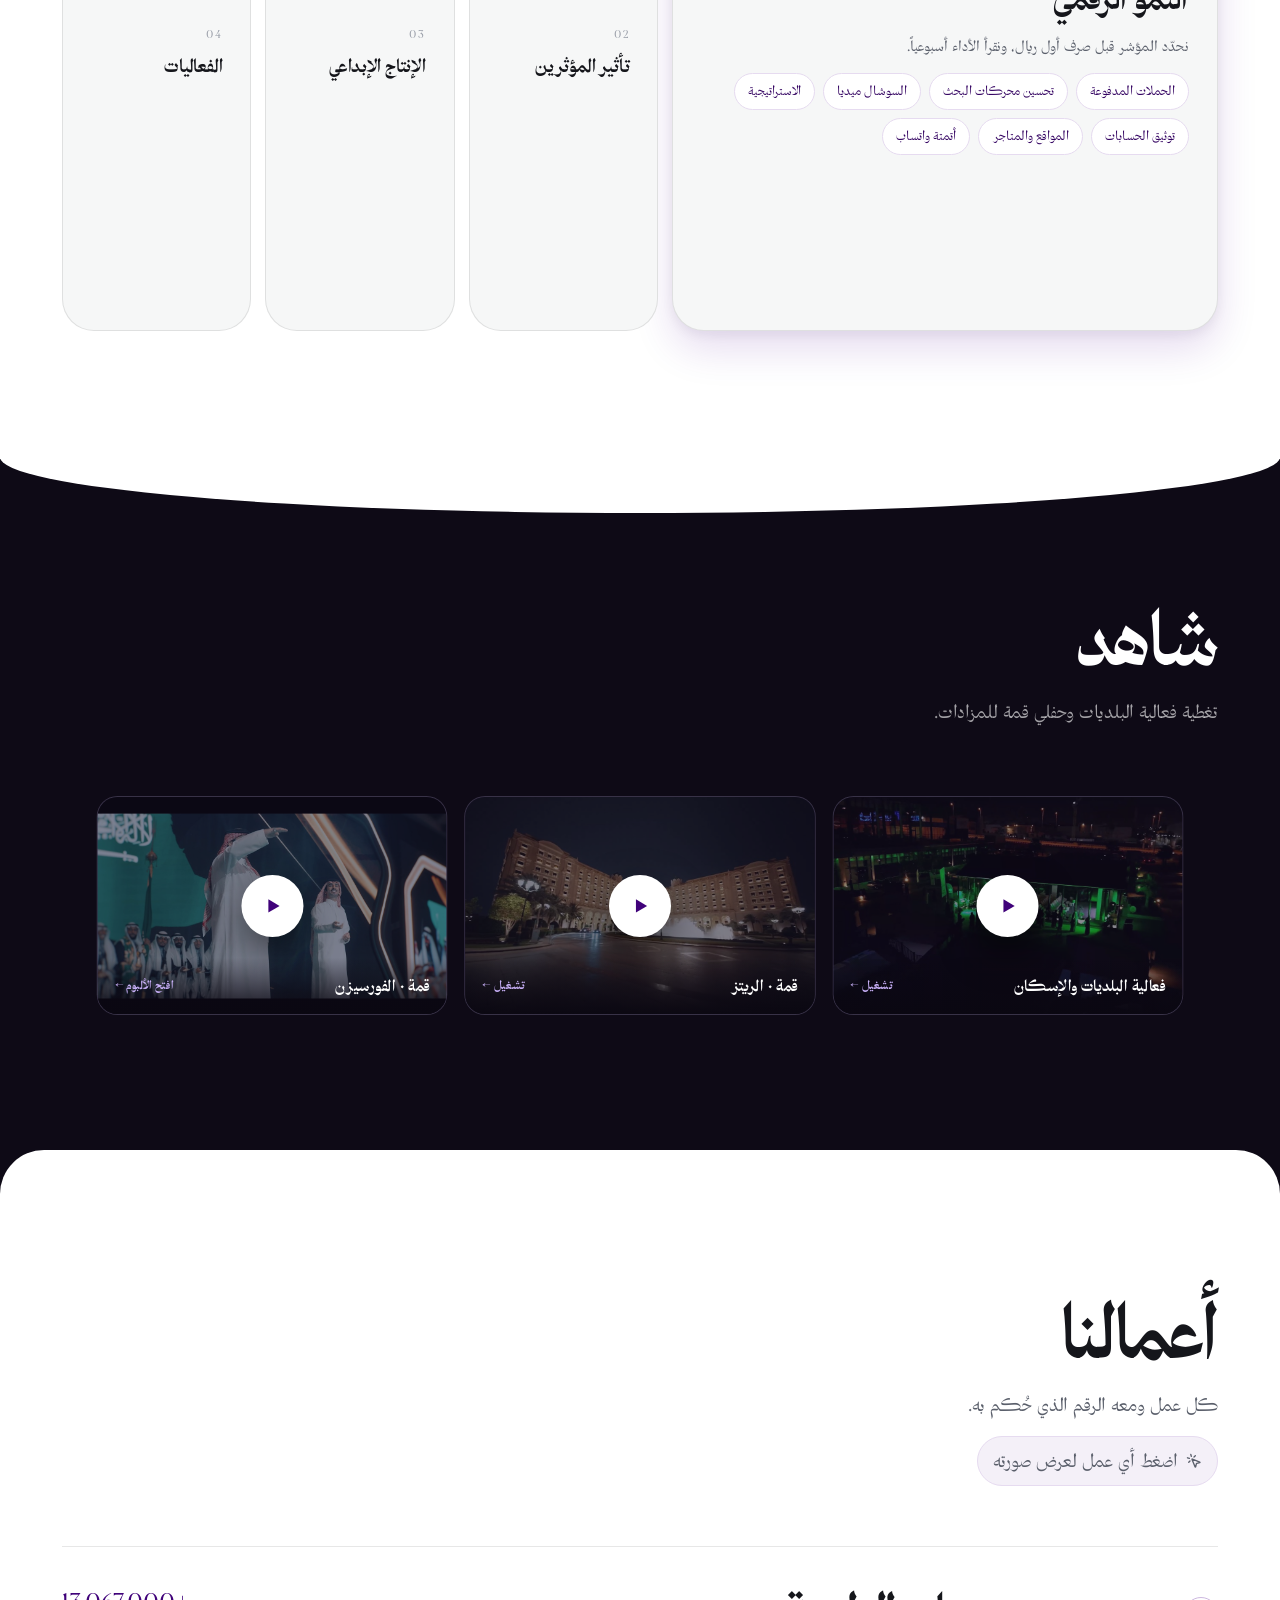
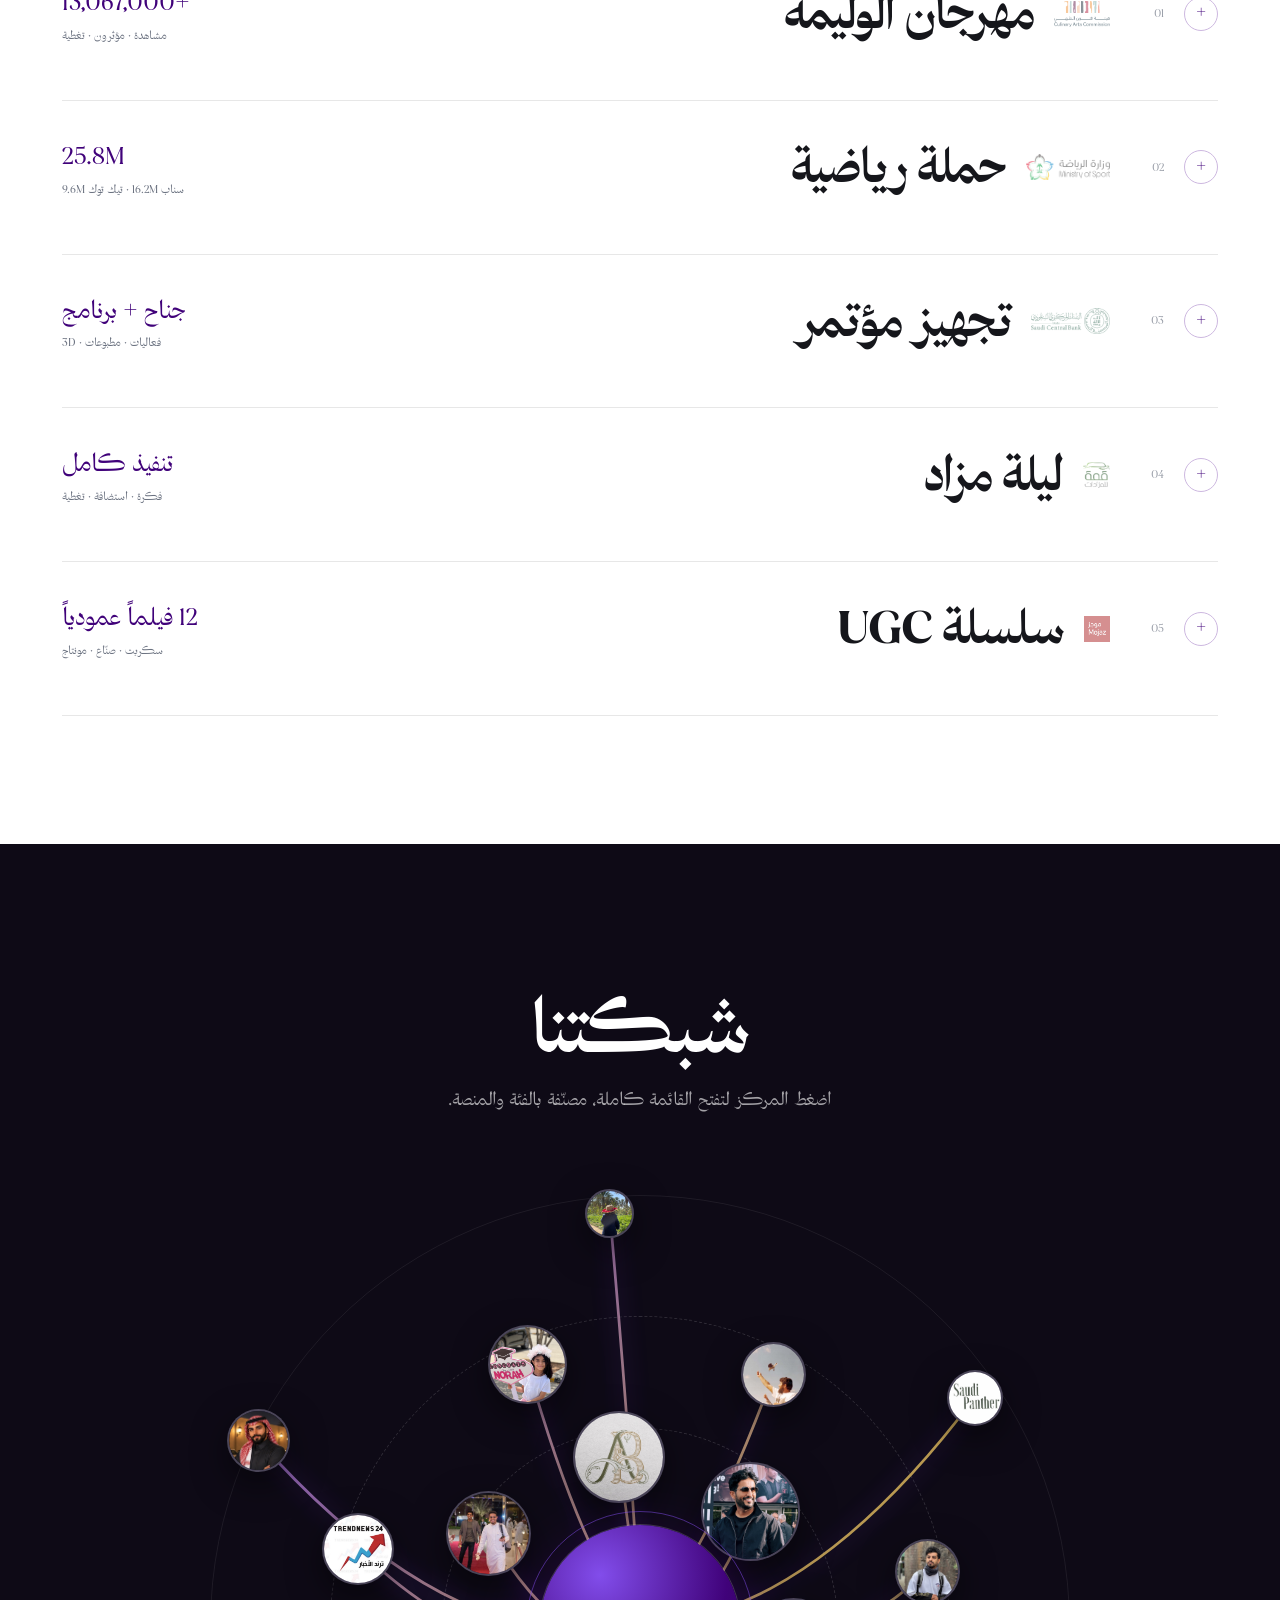
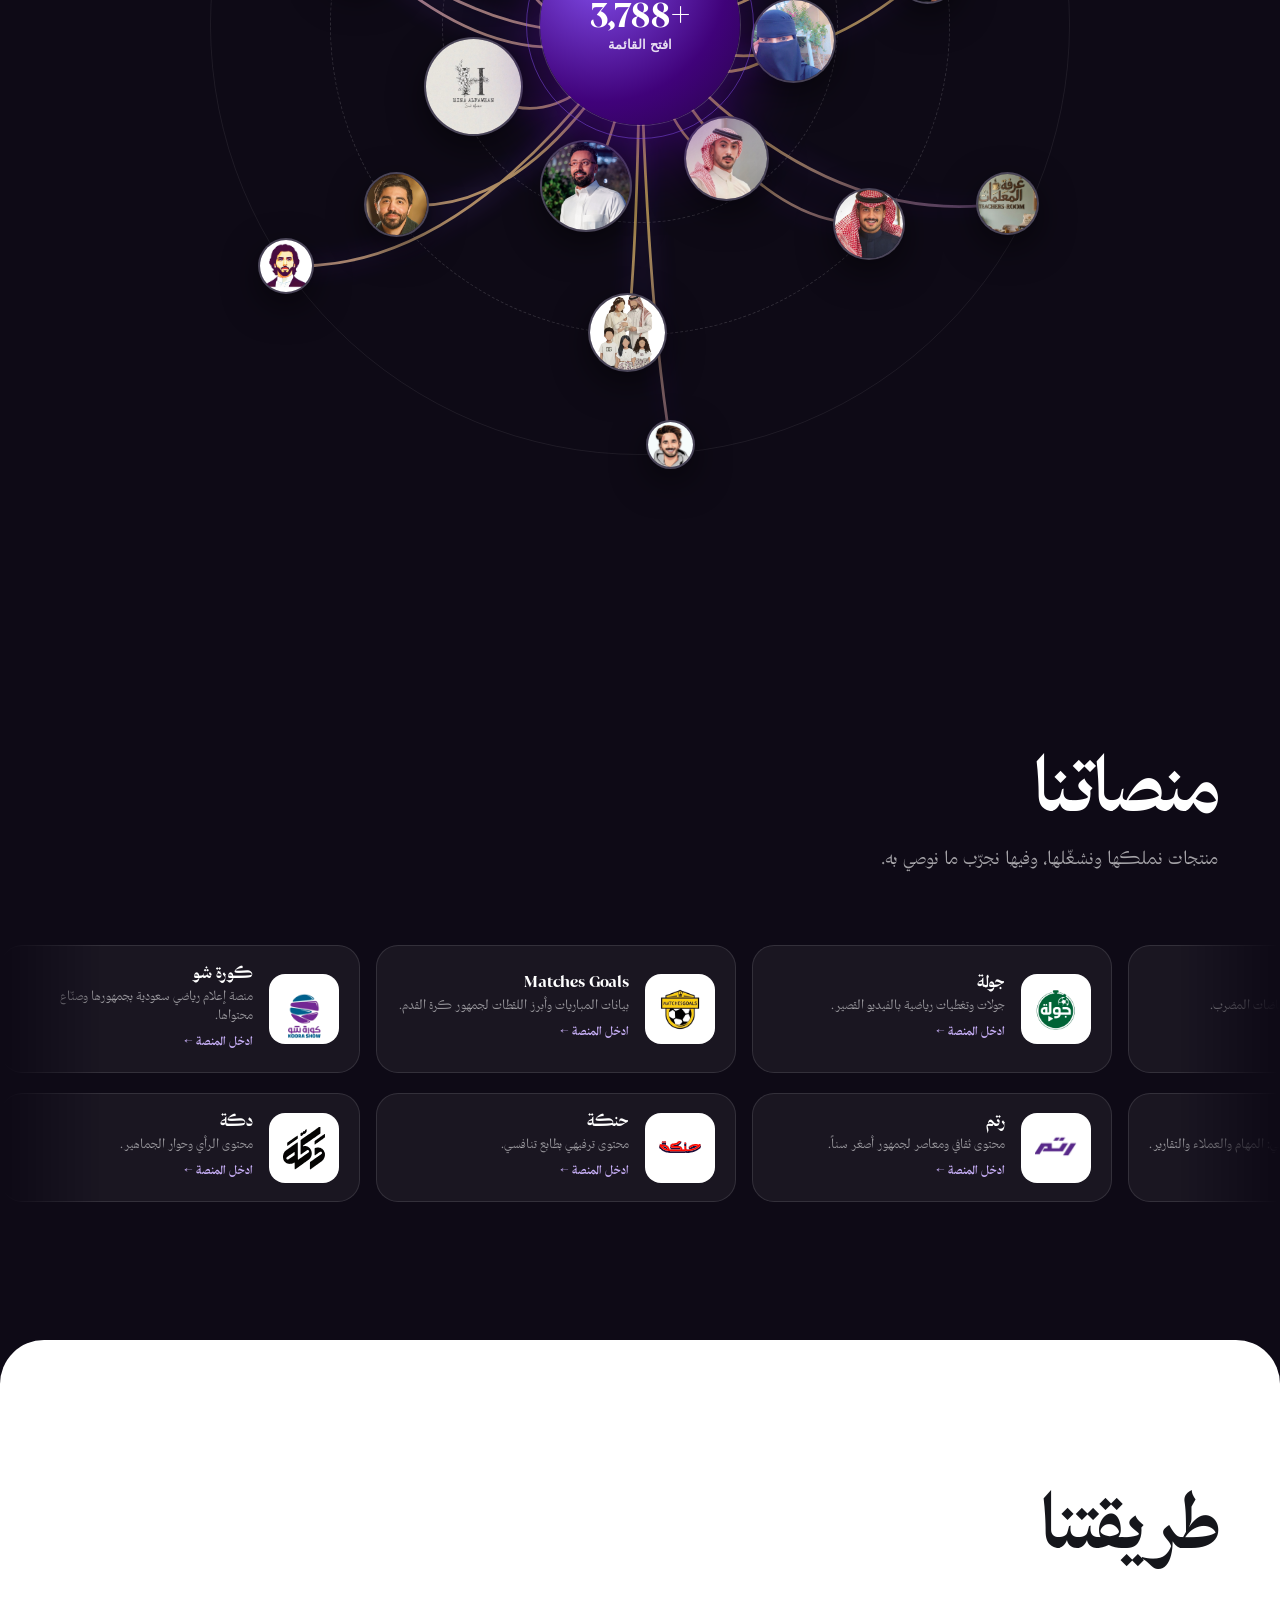
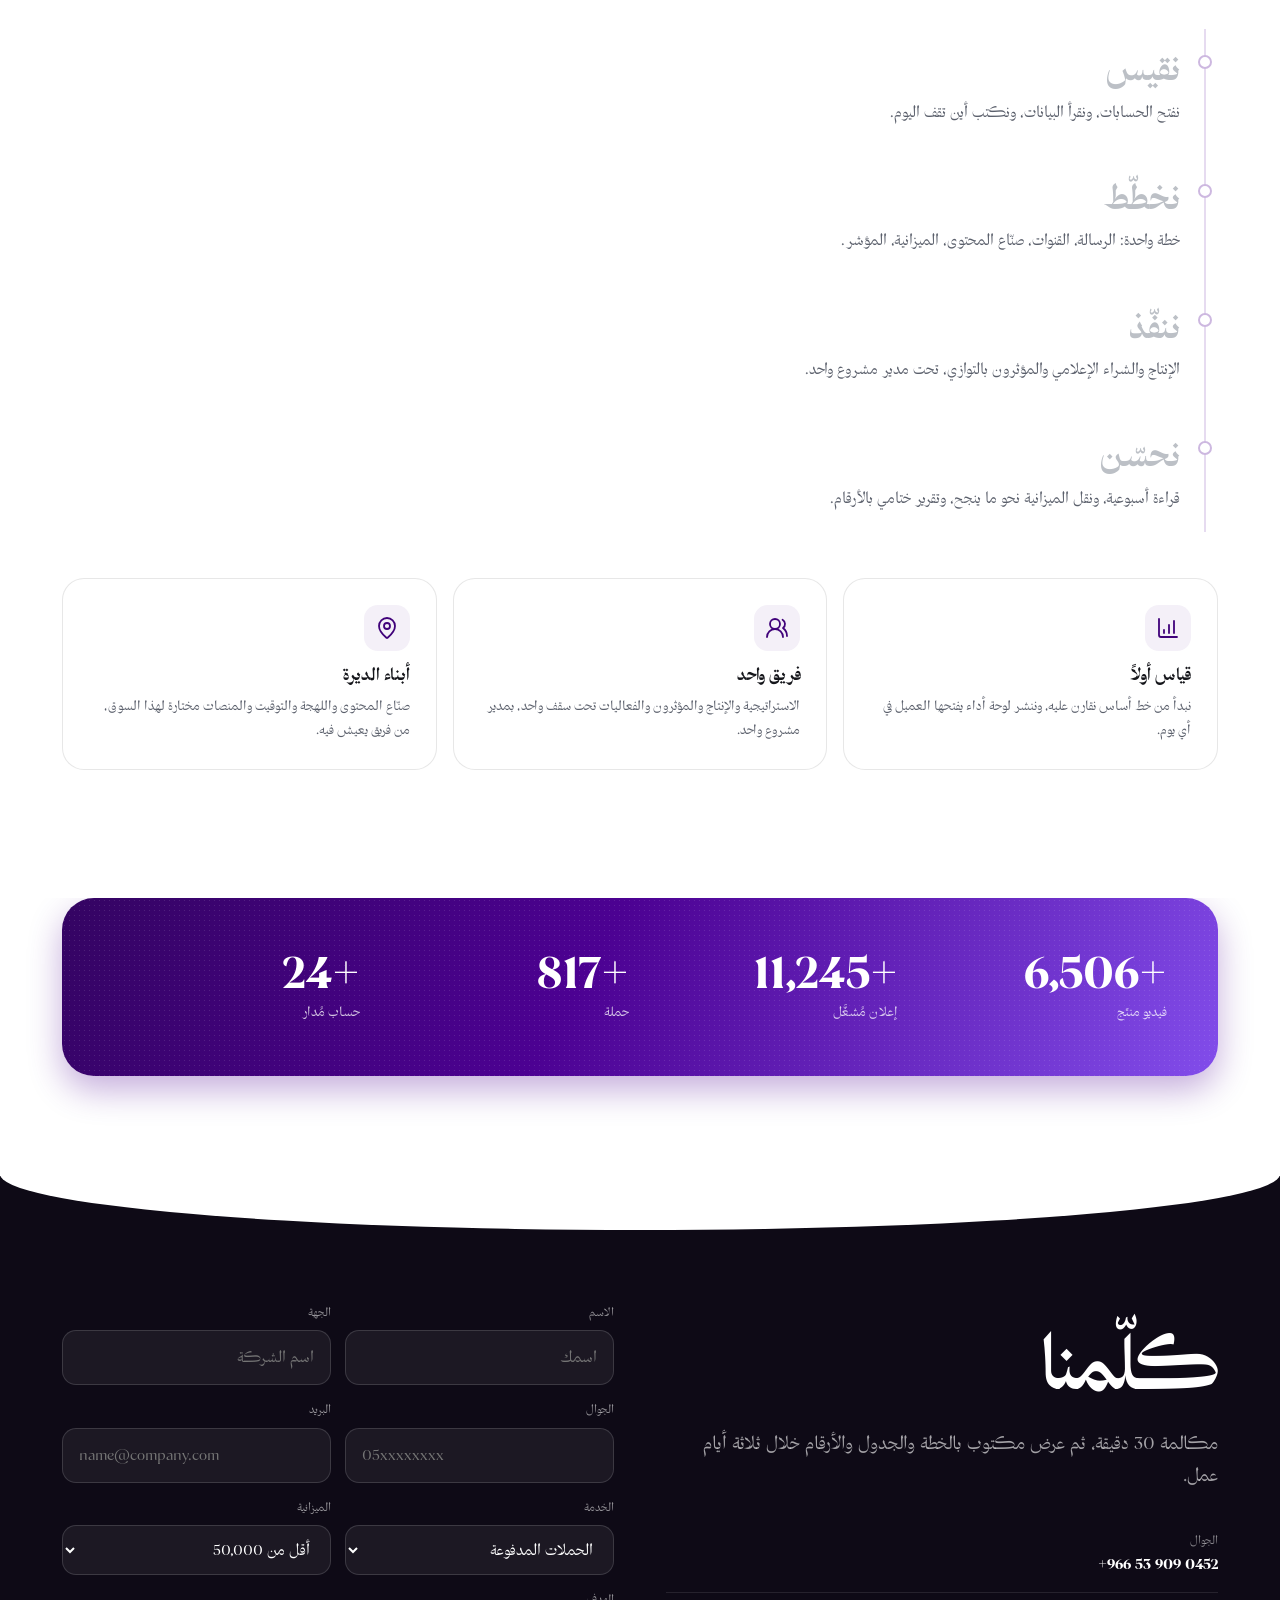
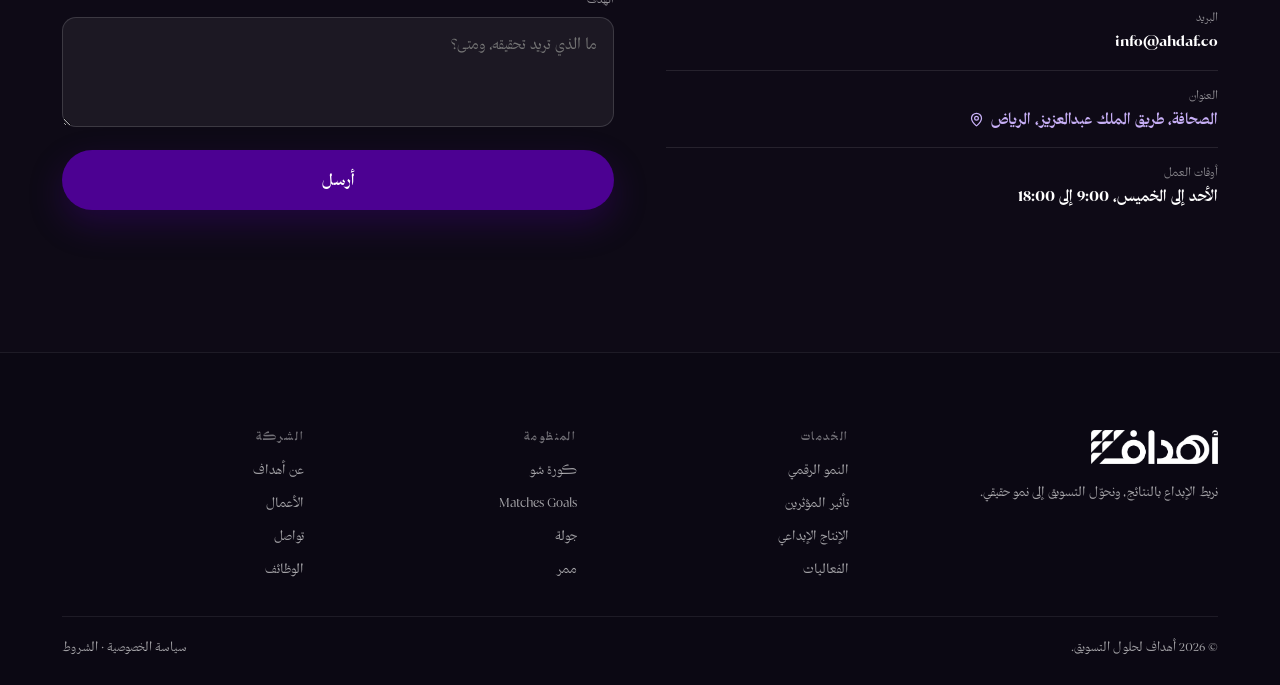
==== commit 4f1f4ab0: "رجوع حركة الشعارات كما كانت، ومحتوى ألواح الخدمات متوازن الشعارات بيضاء وتعود لألوانها عند المرور (م" ====
--- a/site.html
+++ b/site.html
@@ -131,10 +131,9 @@
 .marquee-track{display:flex;gap:66px;width:max-content;animation:slide 34s linear infinite}
 .marquee:hover .marquee-track{animation-play-state:paused}
 @keyframes slide{from{transform:translateX(0)}to{transform:translateX(-50%)}}
-.marquee img{height:36px;width:auto;object-fit:contain;background:#fff;padding:11px 18px;
-  border-radius:14px;box-sizing:content-box;opacity:.92;
-  transition:opacity .35s var(--ease),transform .35s var(--ease),box-shadow .35s var(--ease)}
-.marquee img:hover{opacity:1;transform:translateY(-4px);box-shadow:0 14px 34px rgba(76,1,146,.45)}
+.marquee img{height:46px;width:auto;object-fit:contain;opacity:.62;
+  filter:brightness(0) invert(1);transition:filter .4s var(--ease),opacity .4s,transform .4s var(--ease)}
+.marquee img:hover{filter:none;opacity:1;transform:scale(1.12)}
 
 /* ================= الخدمات: ألواح تتمدّد ================= */
 .panels{display:flex;gap:14px;height:min(560px,72vh)}
@@ -143,7 +142,7 @@
   border:1px solid var(--line);background:var(--paper-2);
   transition:flex 1s var(--ease),box-shadow .6s var(--ease)}
 .panel.open{flex:2.9;box-shadow:var(--sh-3)}
-.panel .inner{position:absolute;inset:0;padding:28px;display:flex;flex-direction:column;justify-content:flex-end}
+.panel .inner{position:absolute;inset:0;padding:28px;display:flex;flex-direction:column;justify-content:center}
 .panel .no{font-family:var(--font-label);font-size:.72rem;letter-spacing:.16em;color:var(--n-400);
   transition:color .6s var(--ease)}
 .panel.open .no{color:var(--p-500)}
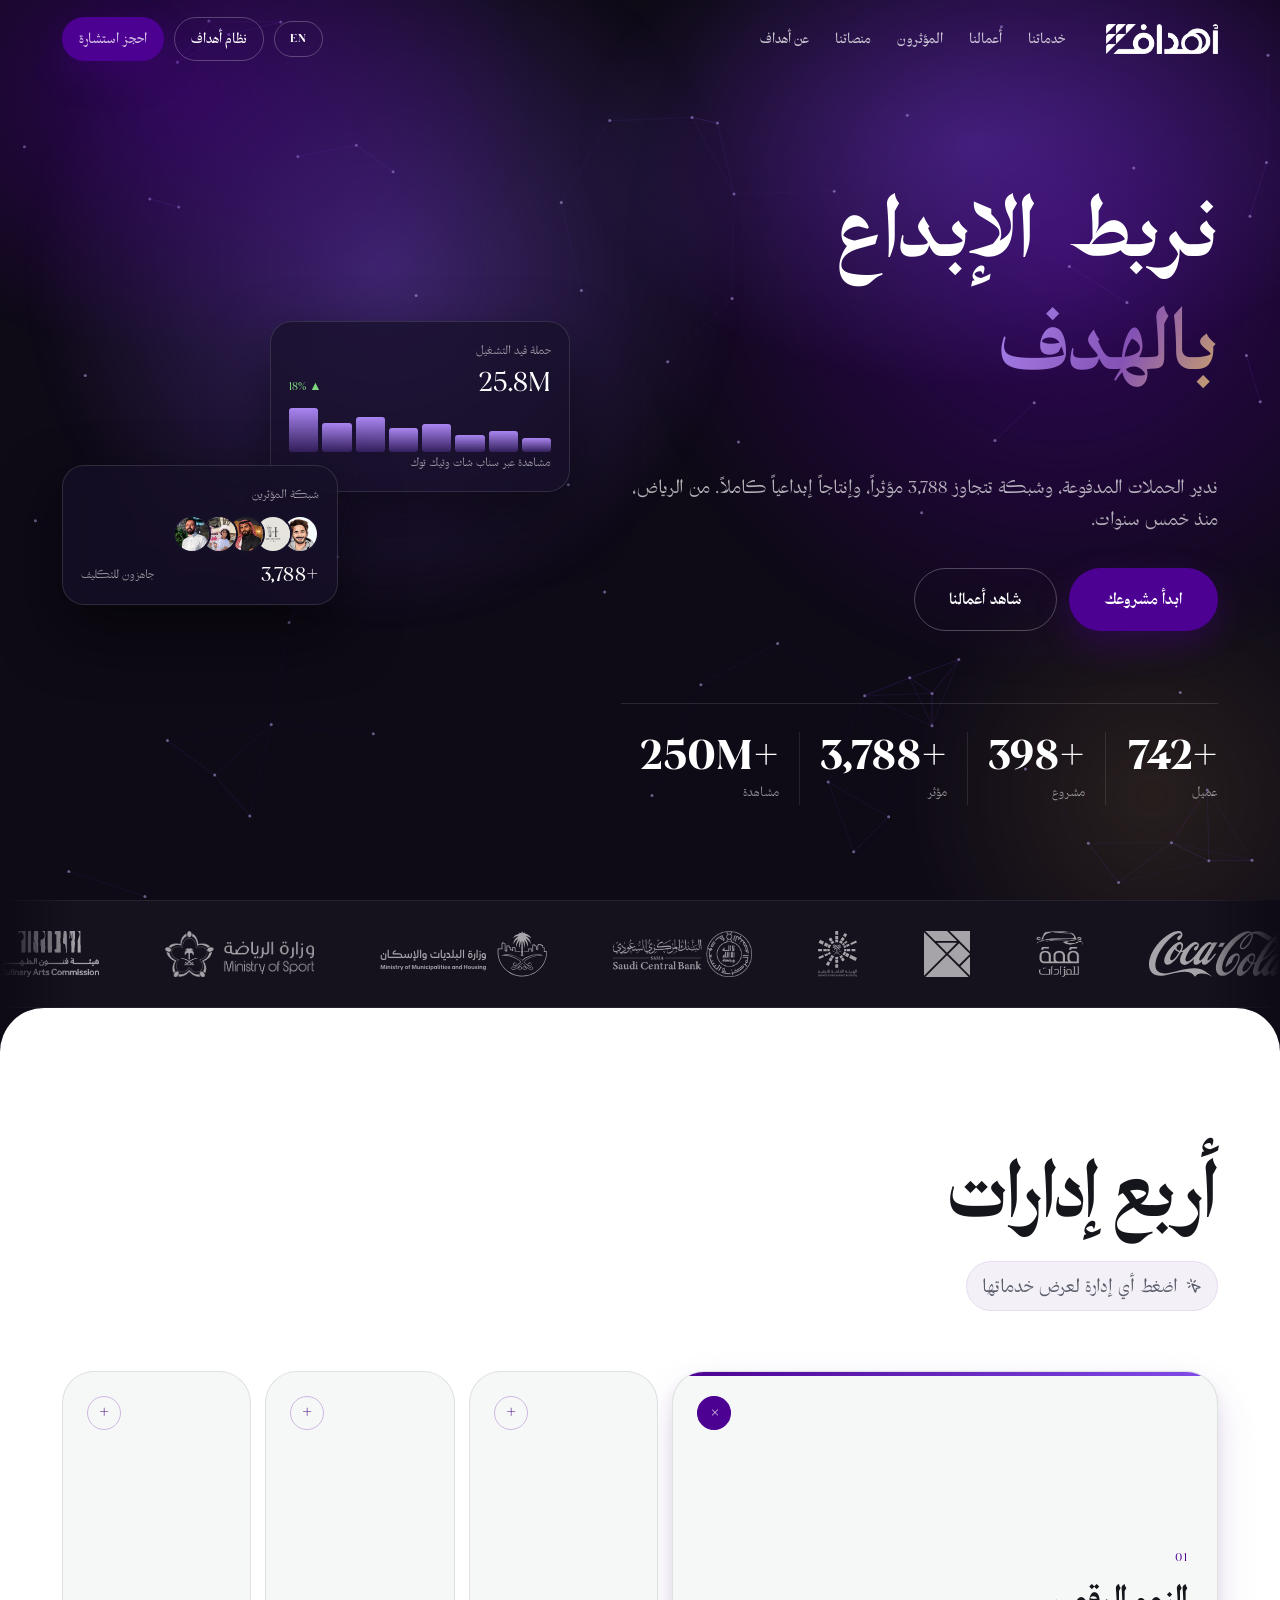
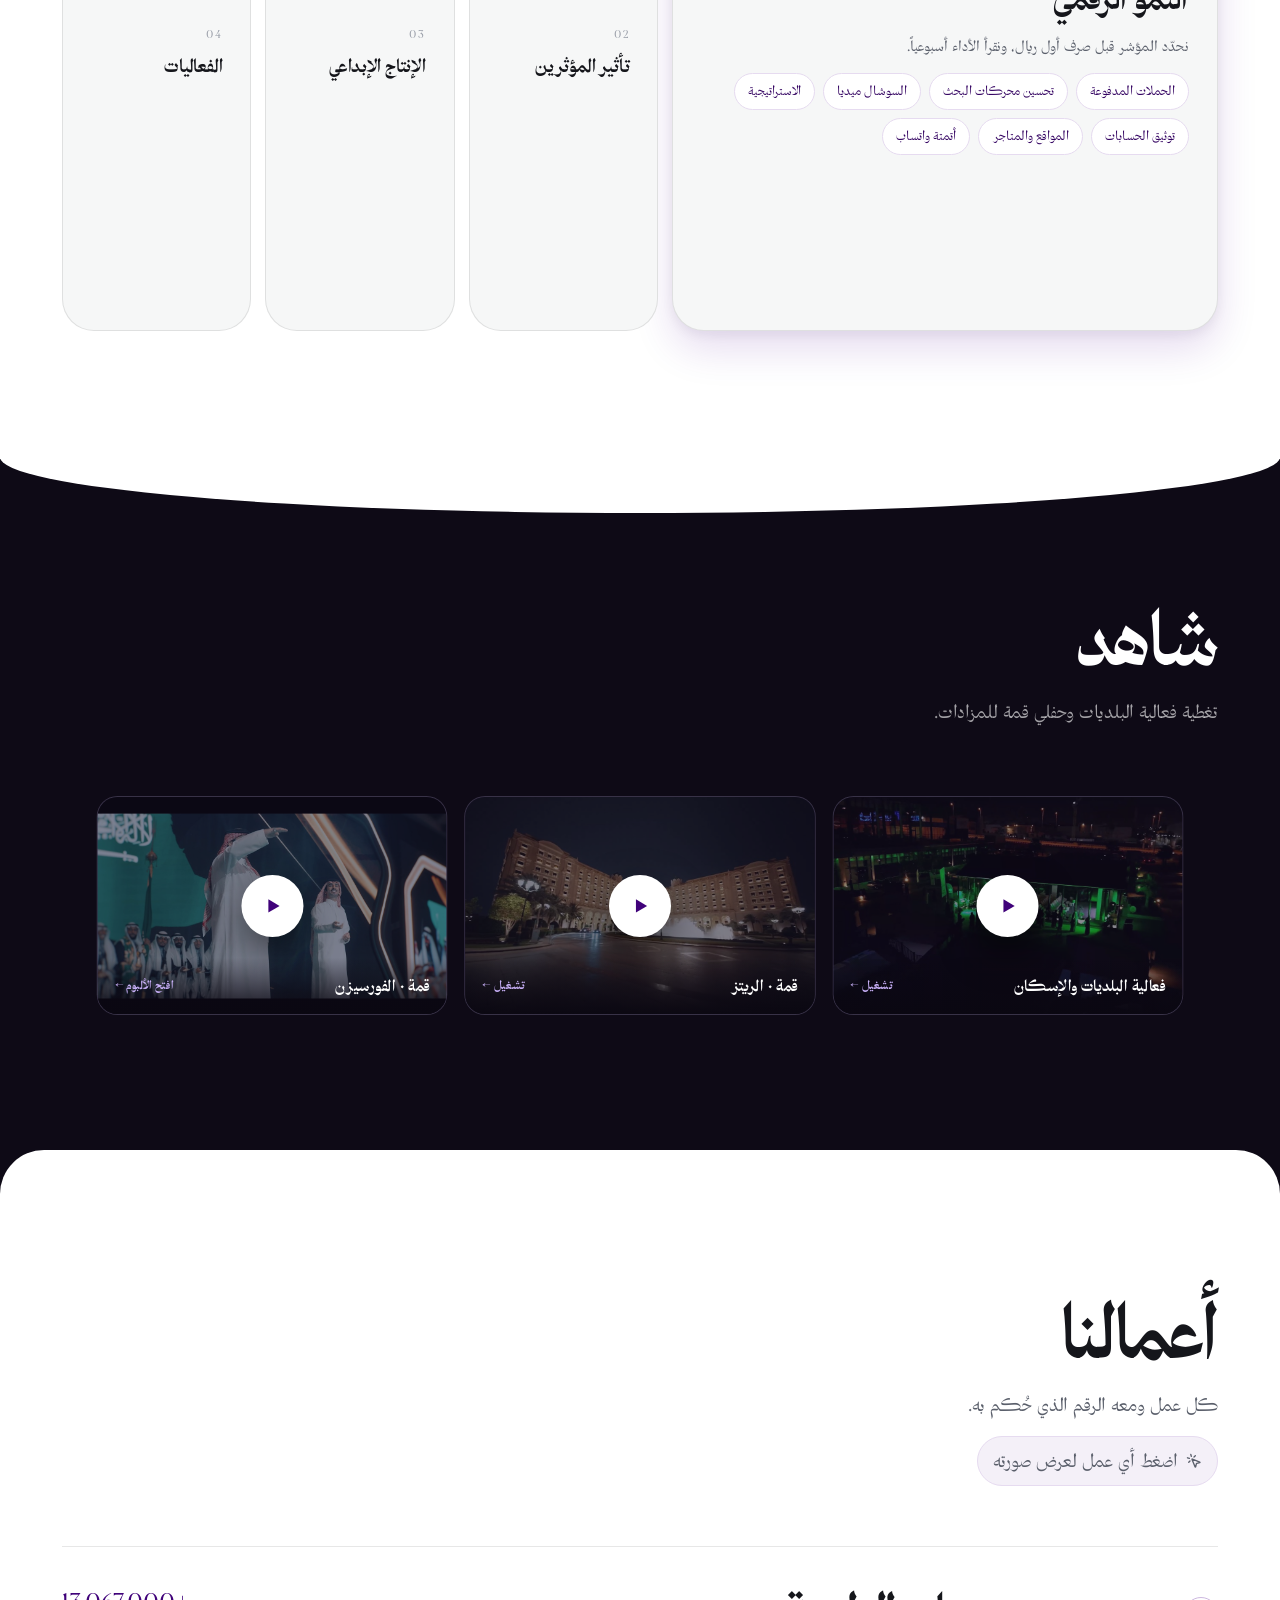
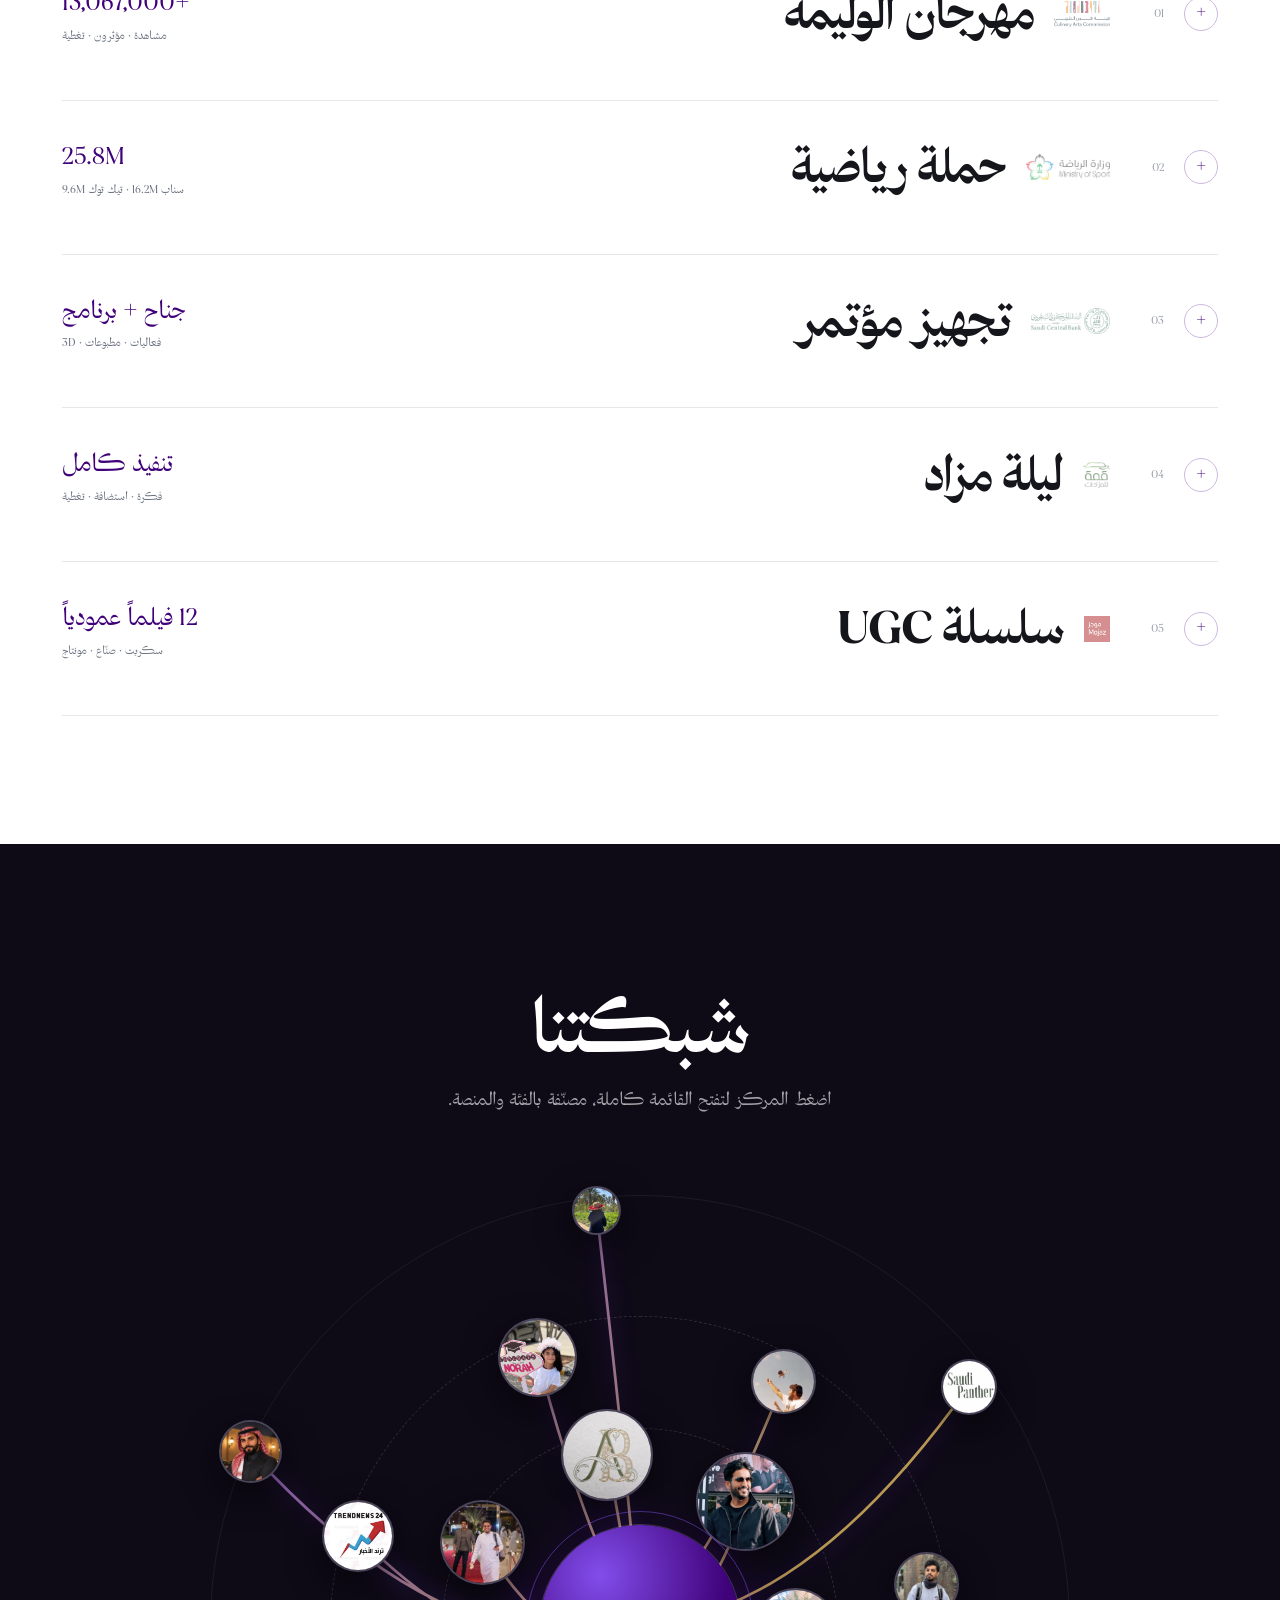
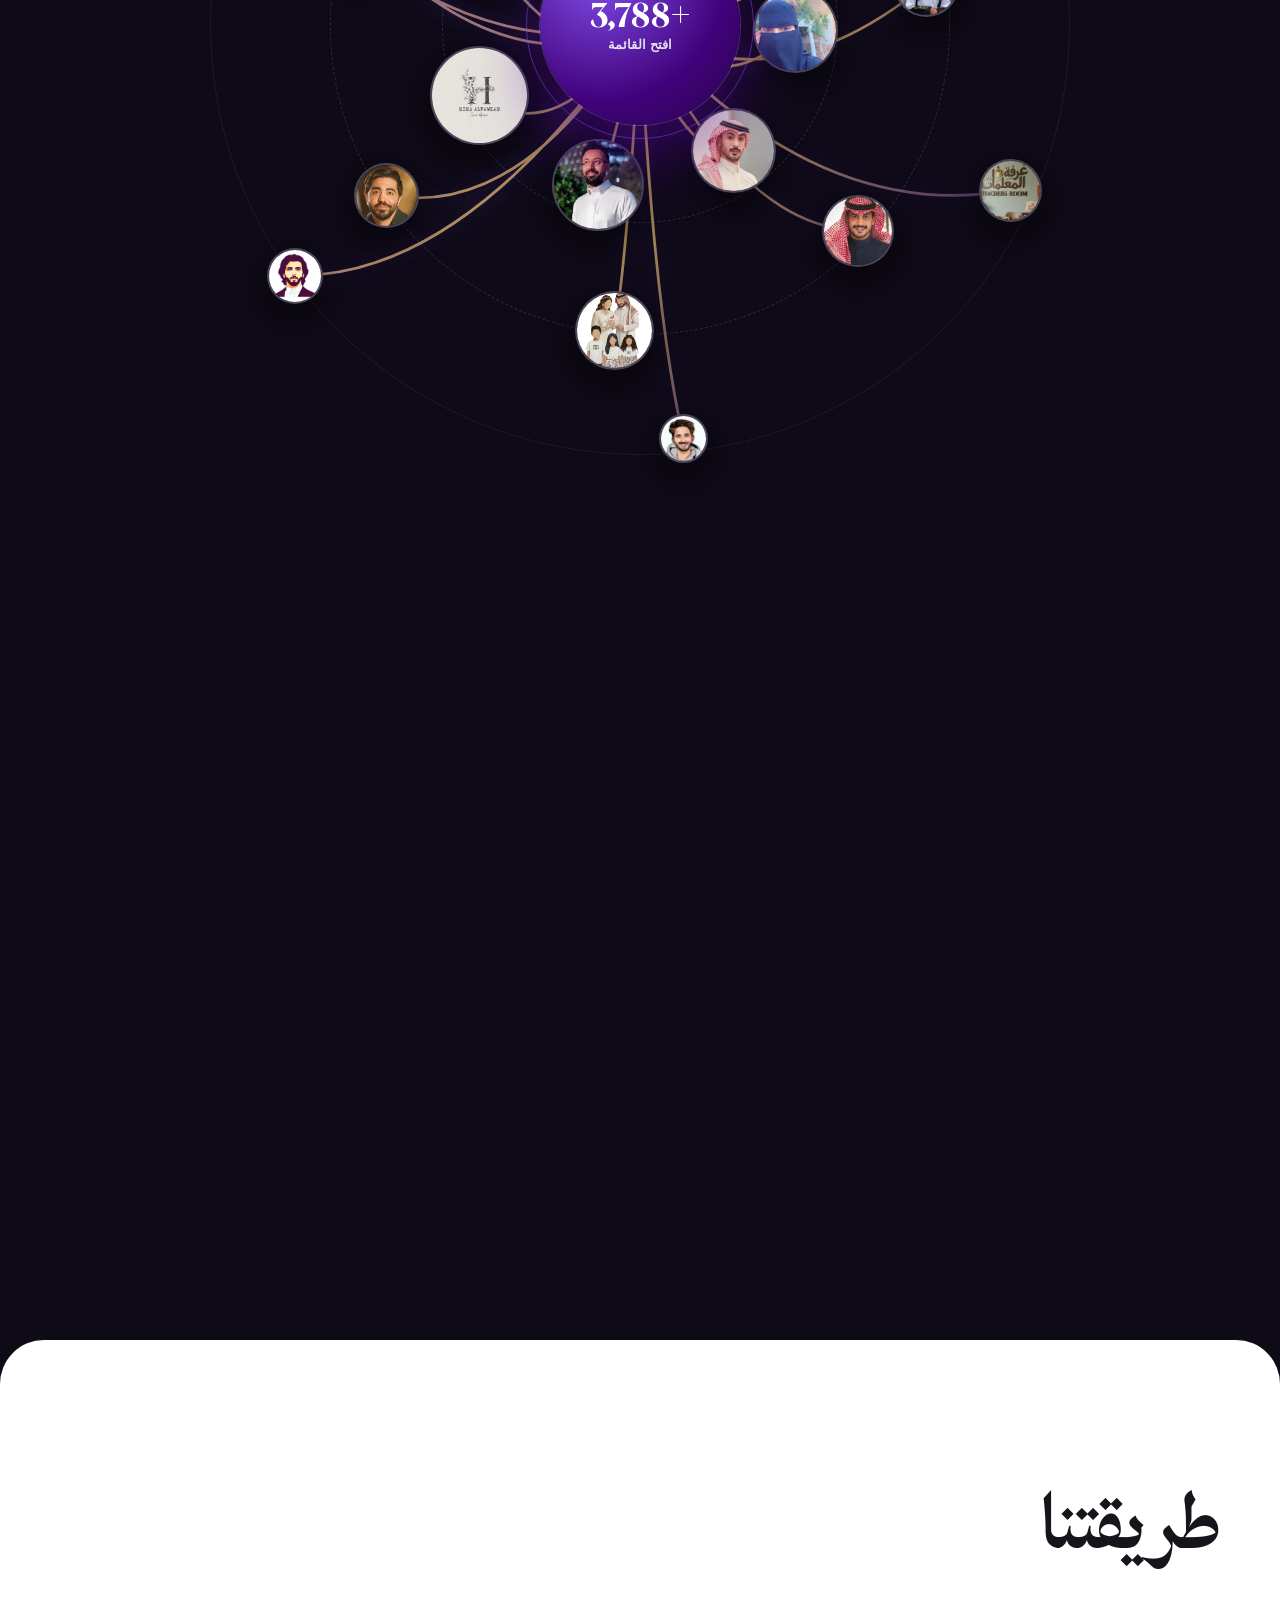
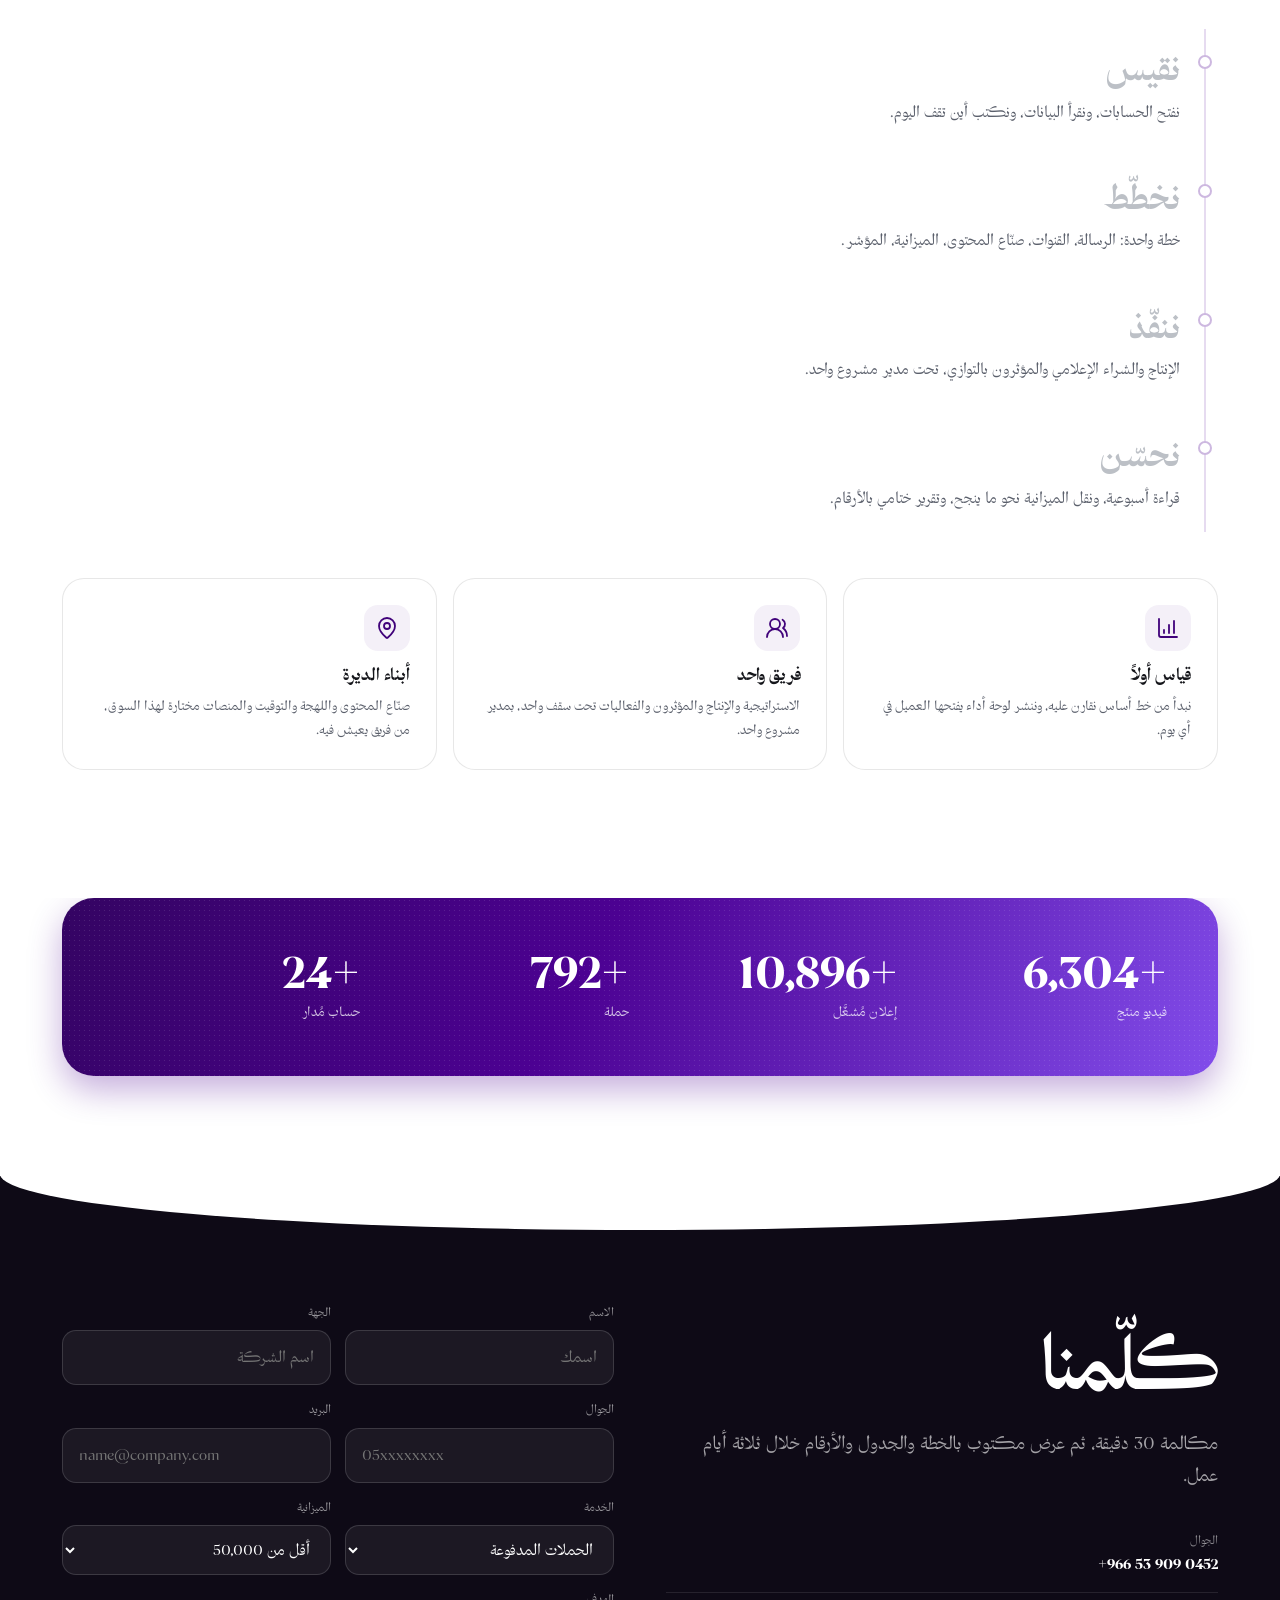
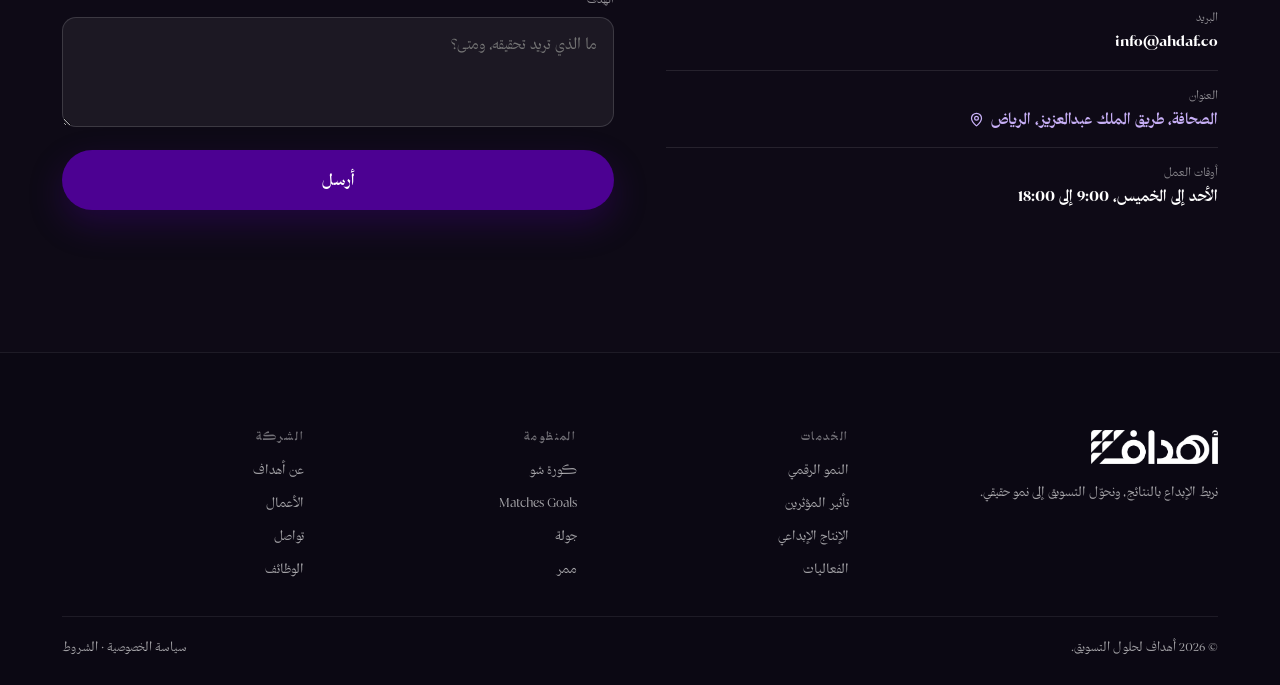
==== commit 8832e8d6: "إصلاح تراكب دائرة الإشارة مع رقم اللوح inset-inline-start في RTL يساوي اليمين، وهناك يجلس الرقم فترا" ====
--- a/site.html
+++ b/site.html
@@ -162,7 +162,6 @@
 @media(max-width:900px){
   .panel{flex:none;min-height:0}
   .panel .inner{position:relative;inset:auto;padding:20px 22px;justify-content:flex-start}
-  .panel .no{font-size:2rem}
   .panel h3{font-size:1.2rem;margin:4px 0 0}
   .panel.open .body{max-height:520px}
 }
@@ -174,7 +173,7 @@
 .workrow:hover .cue,.panel:hover .cue{background:var(--p-500);color:#fff;border-color:var(--p-500)}
 .workrow.open .cue,.panel.open .cue{background:var(--p-500);color:#fff;border-color:var(--p-500);
   transform:rotate(45deg)}
-.panel .cue{position:absolute;inset-block-start:24px;inset-inline-start:24px;z-index:2}
+.panel .cue{position:absolute;inset-block-start:24px;inset-inline-end:24px;z-index:2}
 .hint{display:inline-flex;align-items:center;gap:8px;font-size:.86rem;color:var(--p-600);
   background:var(--p-50);border:1px solid var(--p-100);padding:8px 15px;border-radius:var(--r-full);
   margin-top:14px}
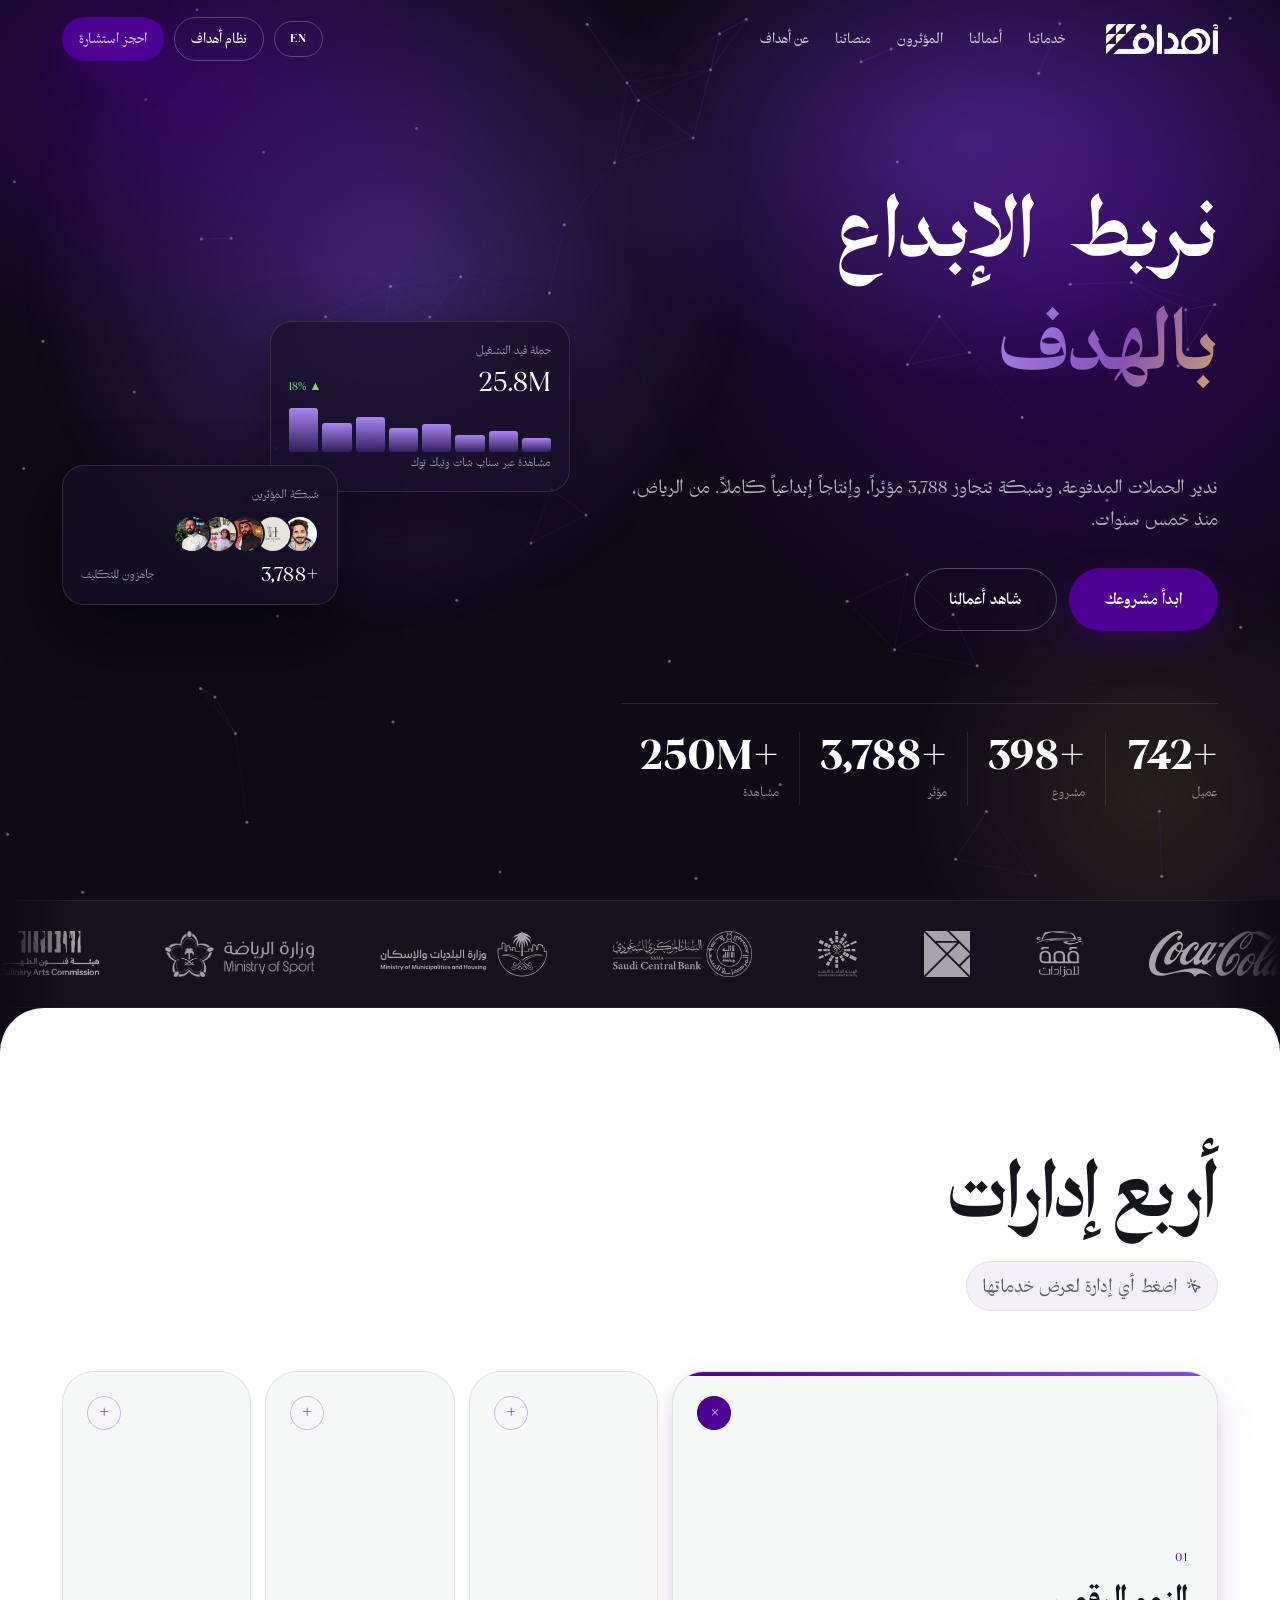
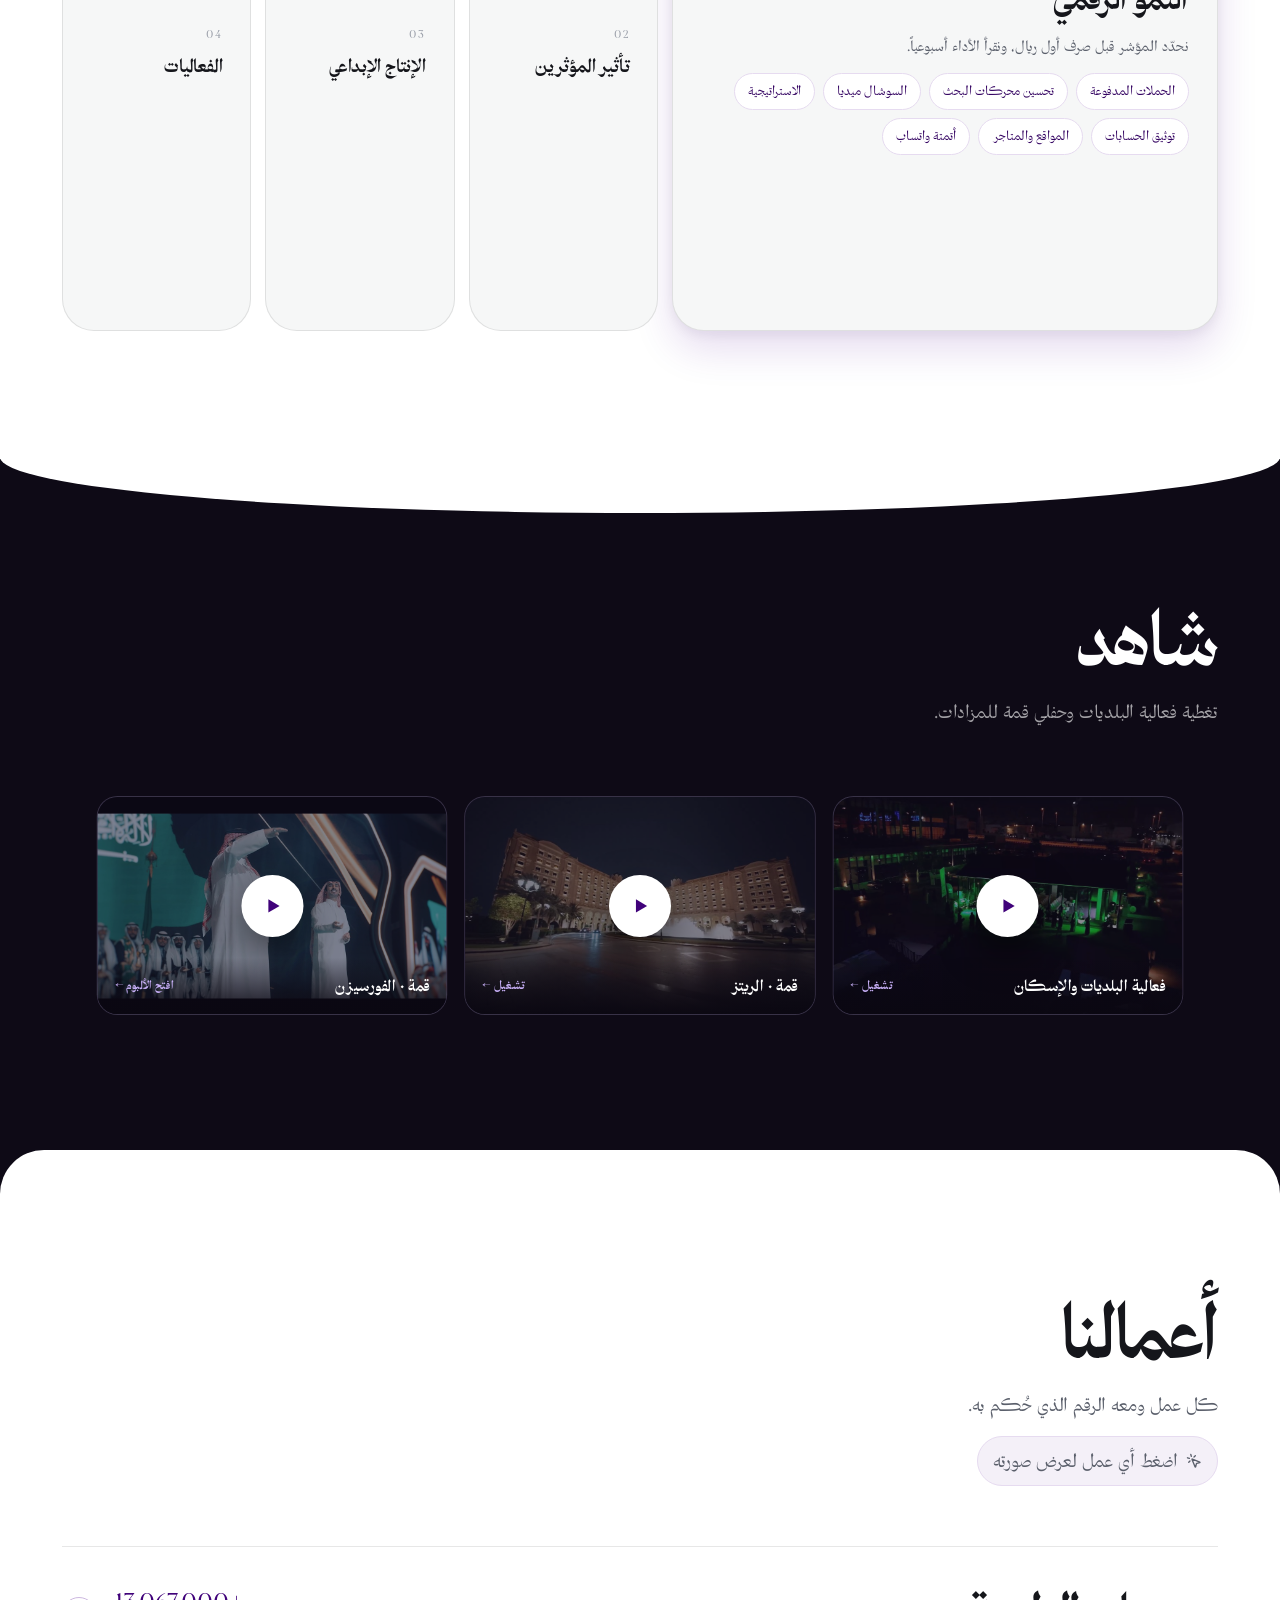
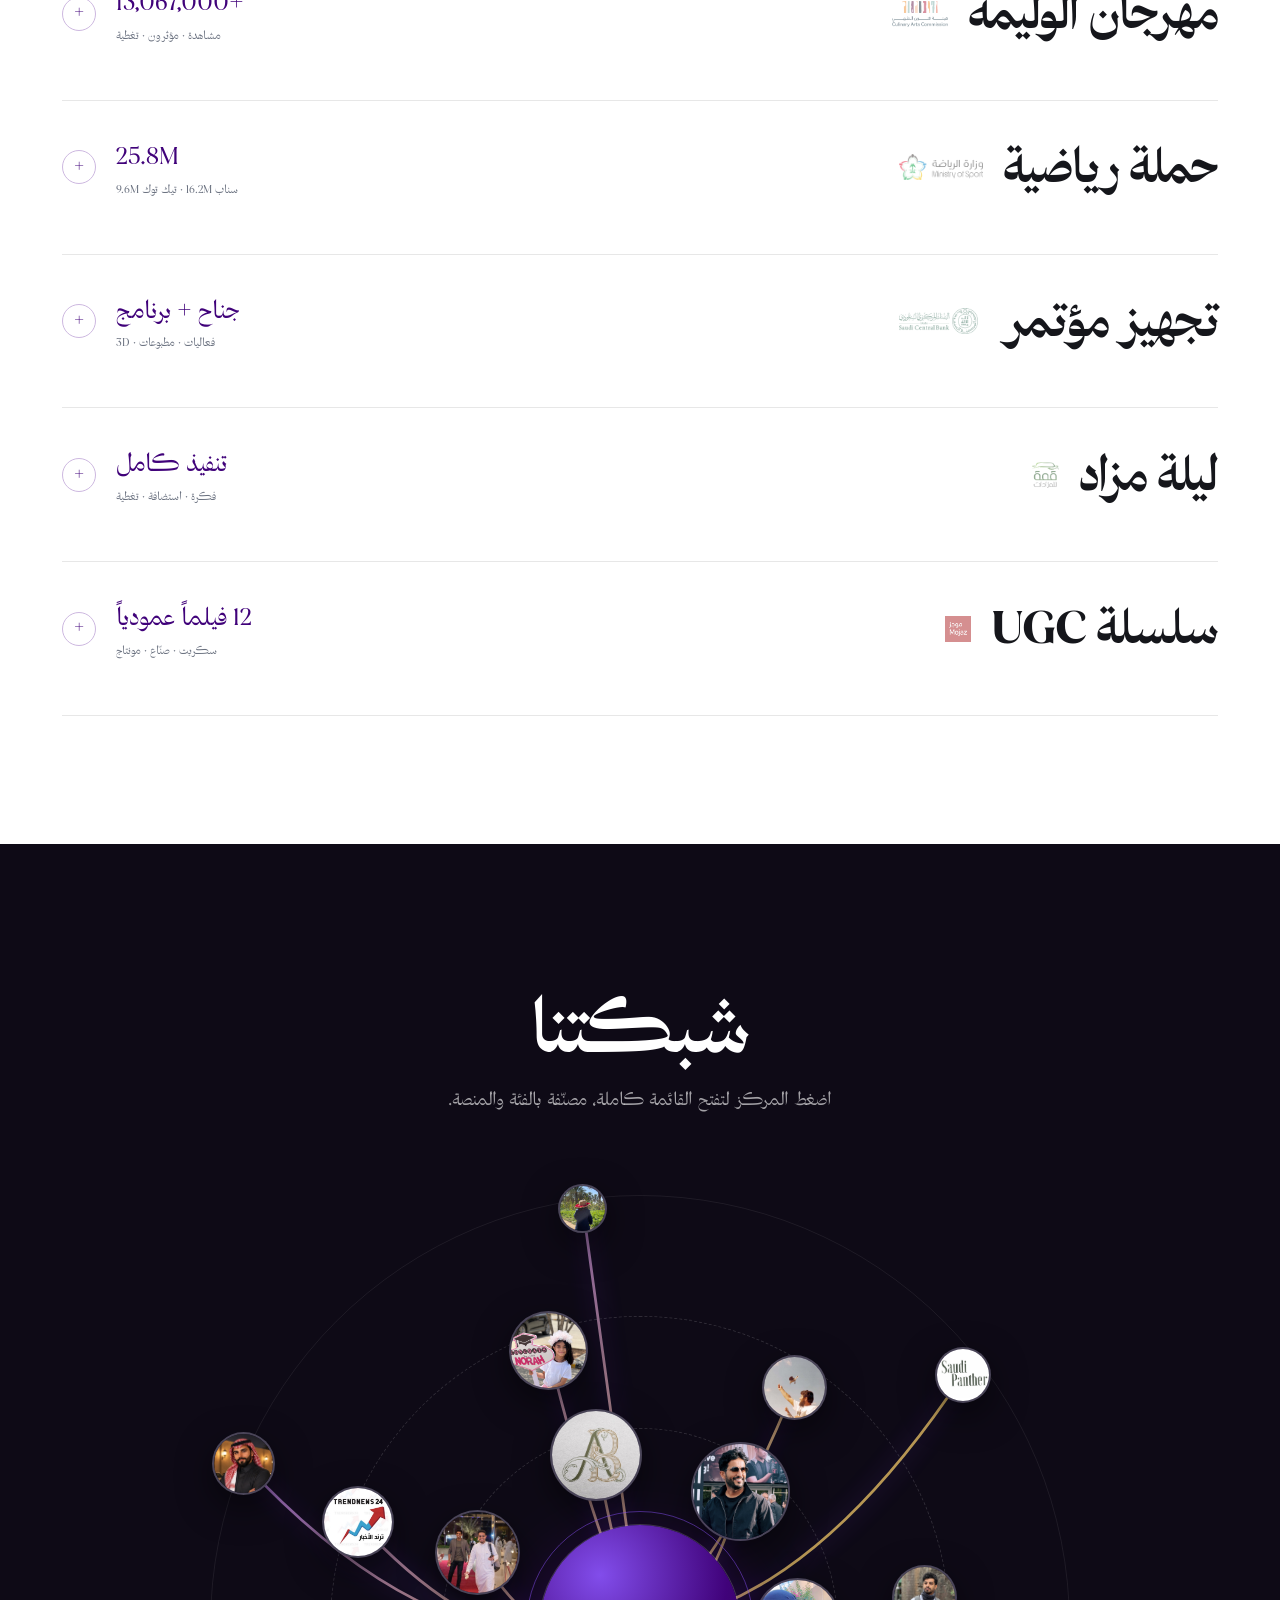
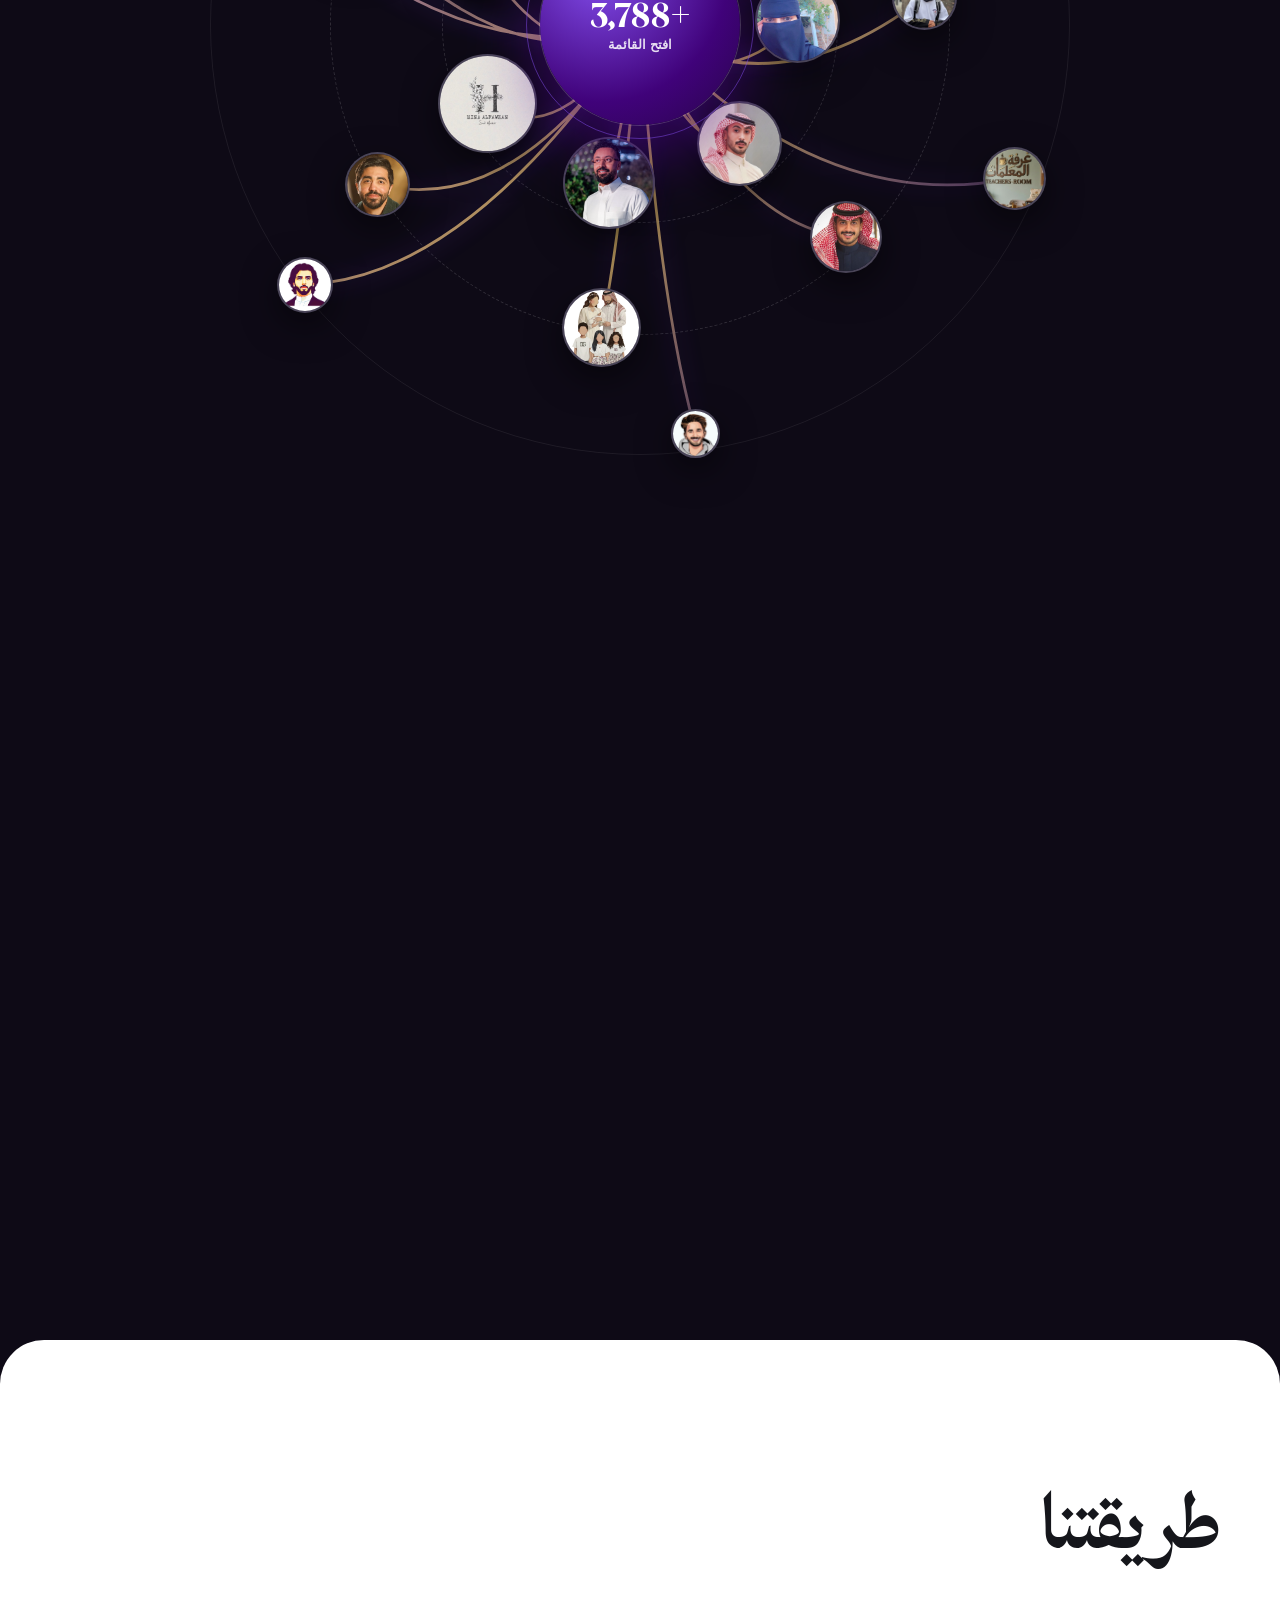
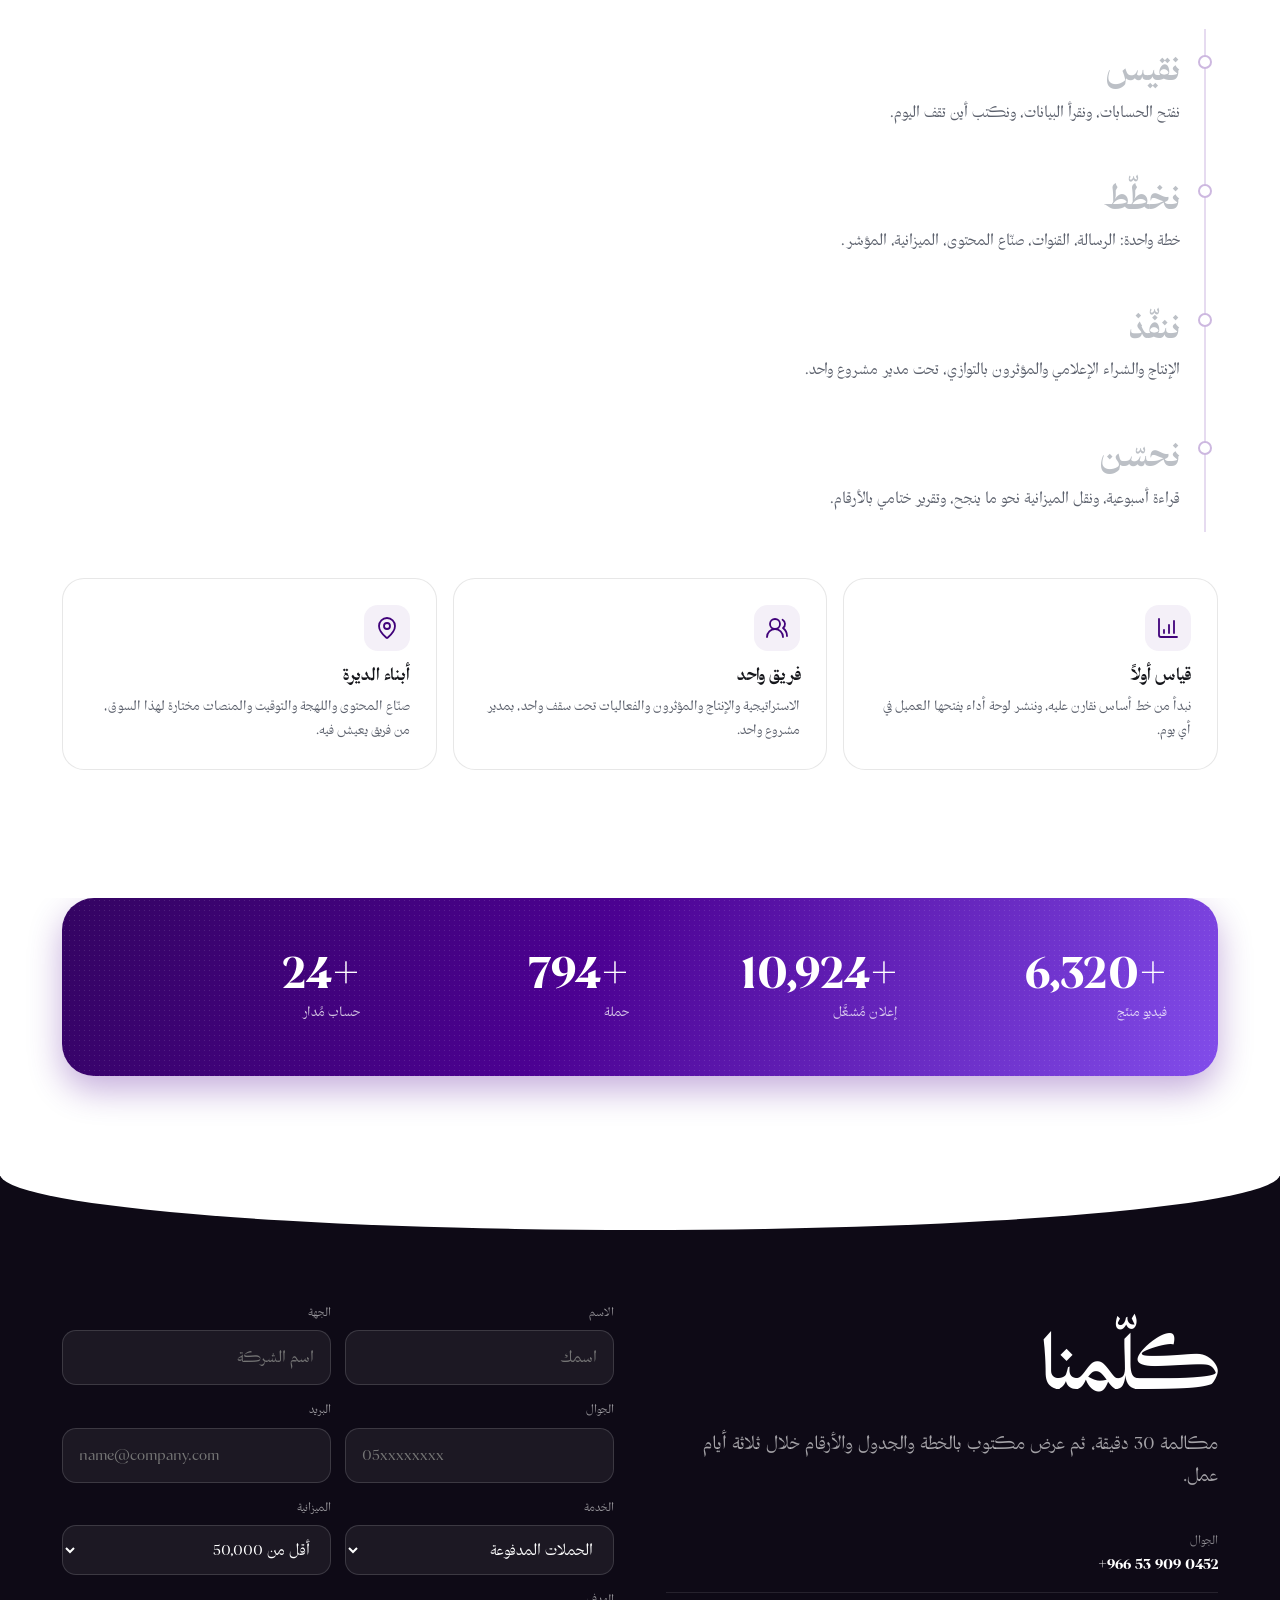
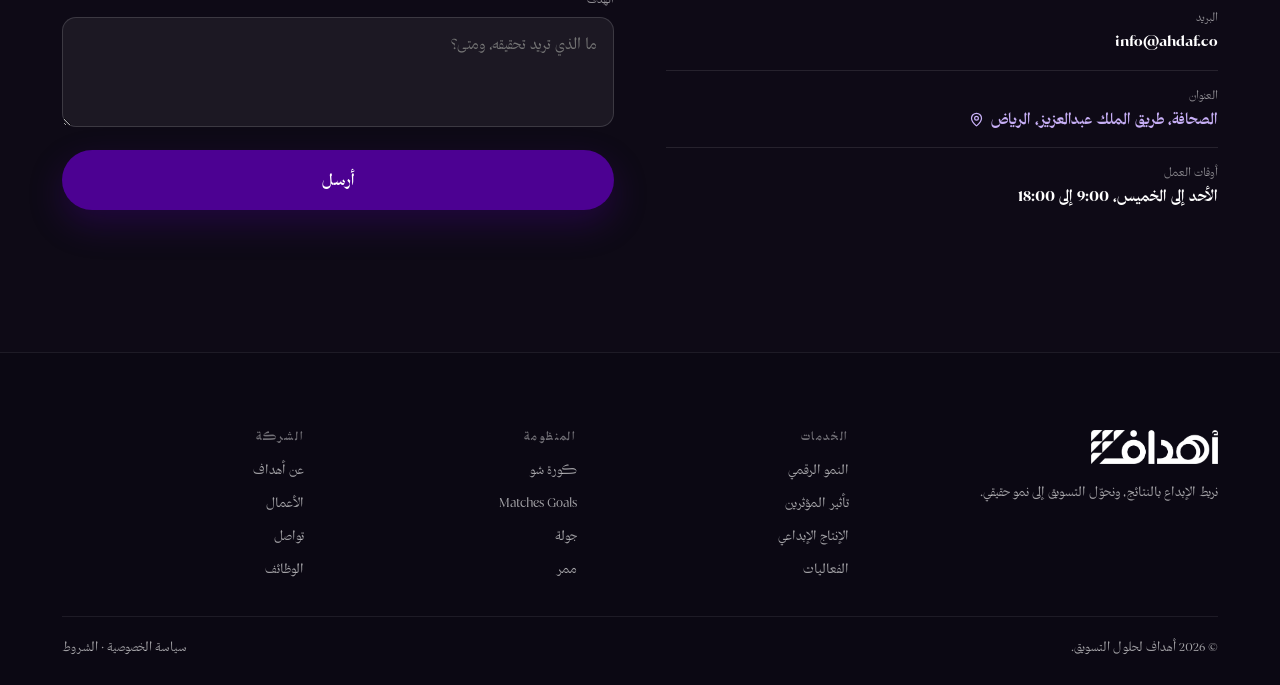
==== commit 1375f5c3: "قائمة الأعمال: حذف الأرقام وإلصاق العناوين باليمين العنوان أولاً ملتصقاً بالحافة، ثم شعار العميل، ثم" ====
--- a/site.html
+++ b/site.html
@@ -219,7 +219,14 @@
 .worklist{border-top:1px solid var(--line)}
 .workrow{display:flex;flex-wrap:wrap;align-items:center;gap:20px;padding:clamp(20px,3vw,34px) 0;
   border-bottom:1px solid var(--line);position:relative;cursor:pointer}
-.workrow .idx{font-family:var(--font-label);font-size:.72rem;color:var(--n-400);width:34px;flex:none}
+.workrow .idx{display:none}
+/* العنوان أولاً ملتصقاً باليمين، ثم الشعار، والإشارة في الطرف المقابل */
+.workrow h3{order:1}
+.workrow .cbrand{order:2}
+.workrow .wdesc{order:3}
+.workrow .meta{order:4}
+.workrow .cue{order:5}
+.workrow .wshot{order:6}
 .workrow h3{font-size:clamp(1.5rem,4vw,3.1rem);letter-spacing:-.02em;transition:transform .5s var(--ease),color .3s;
   transform-origin:right}
 .workrow:hover h3{transform:translateX(-18px);color:var(--p-600)}
